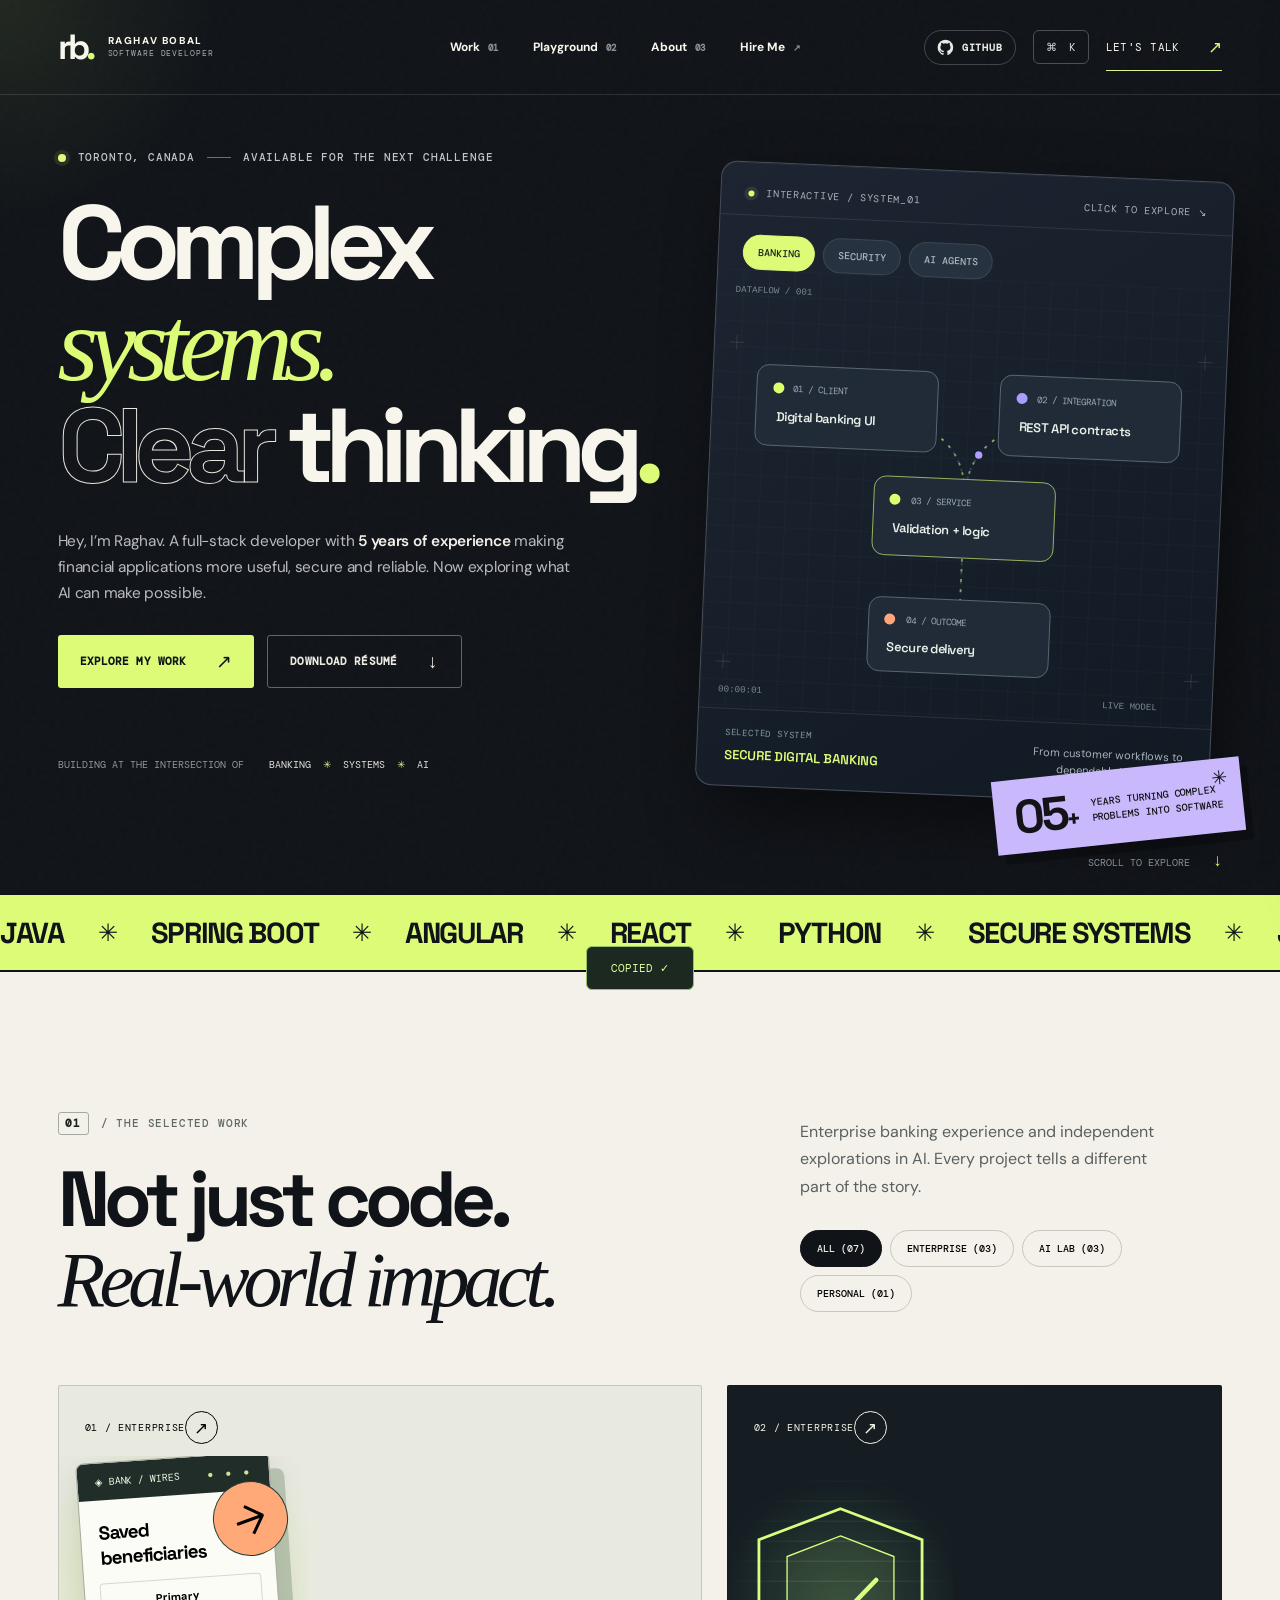
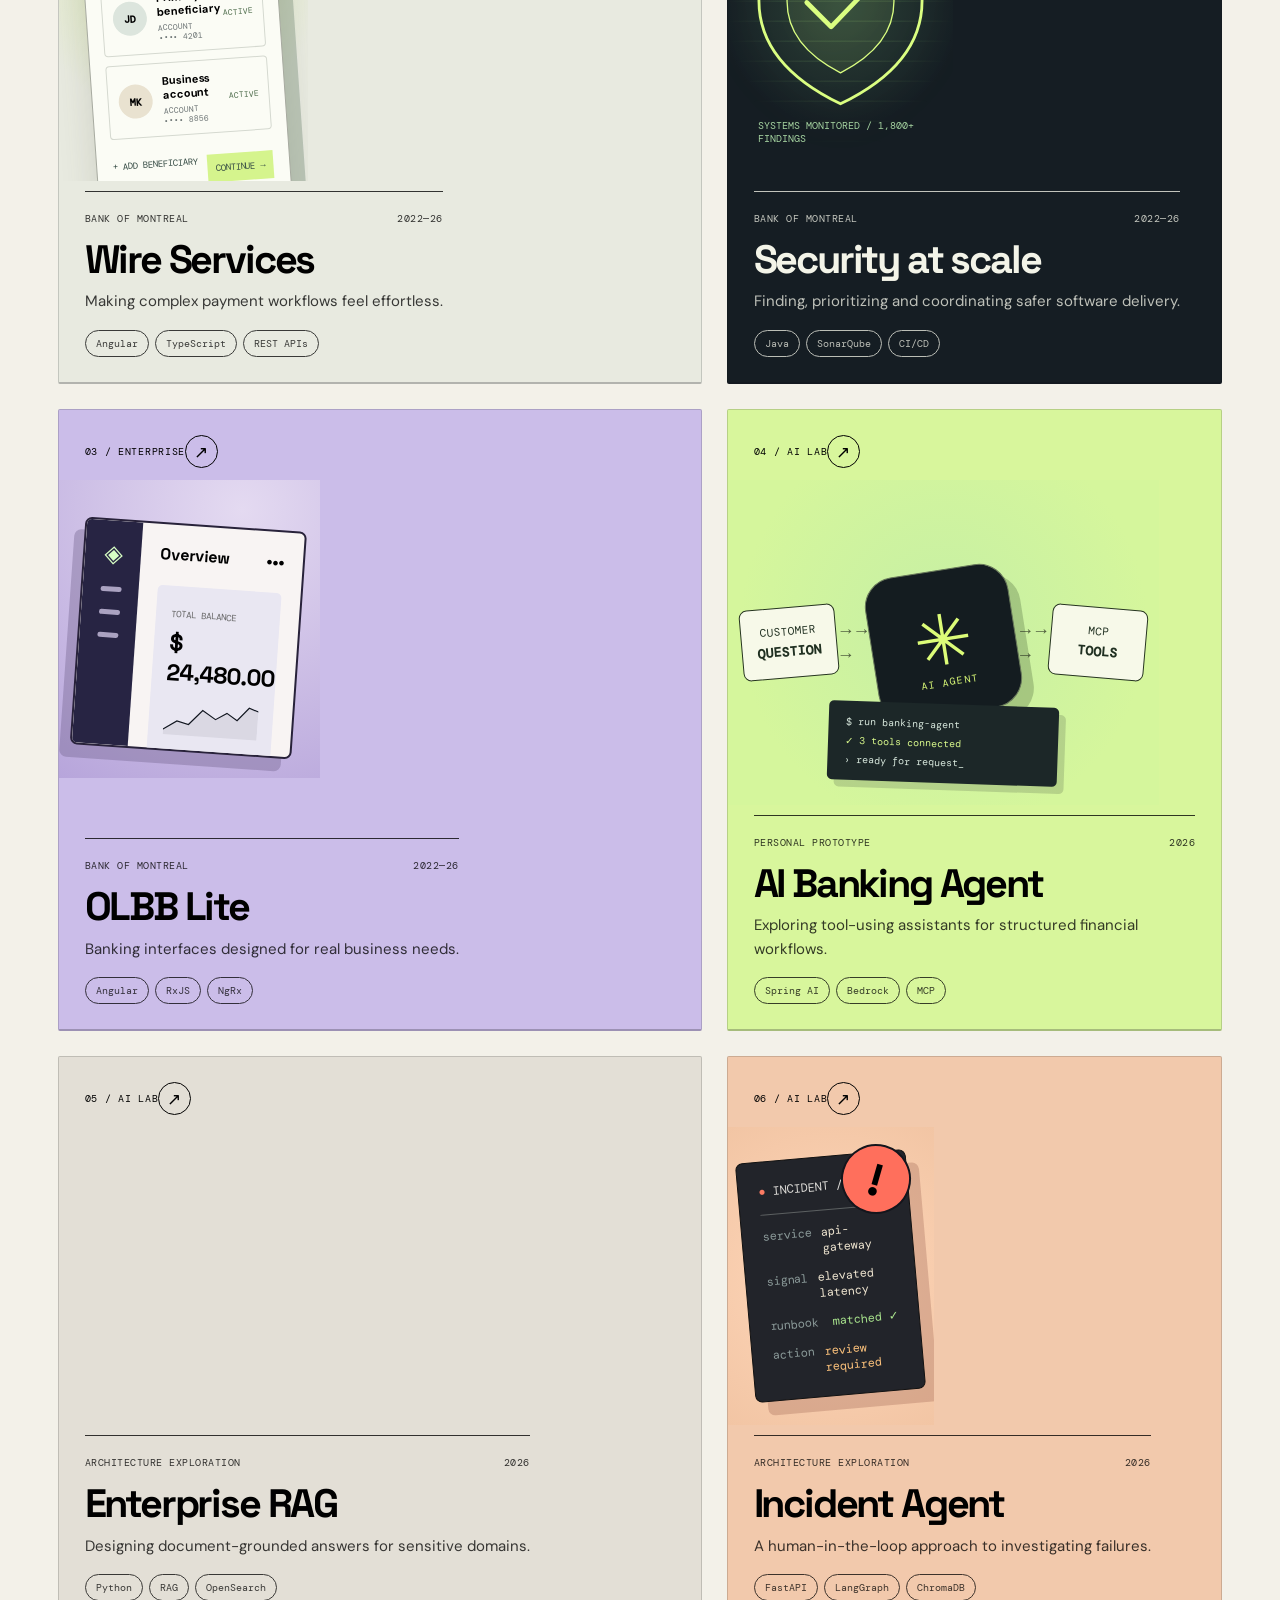
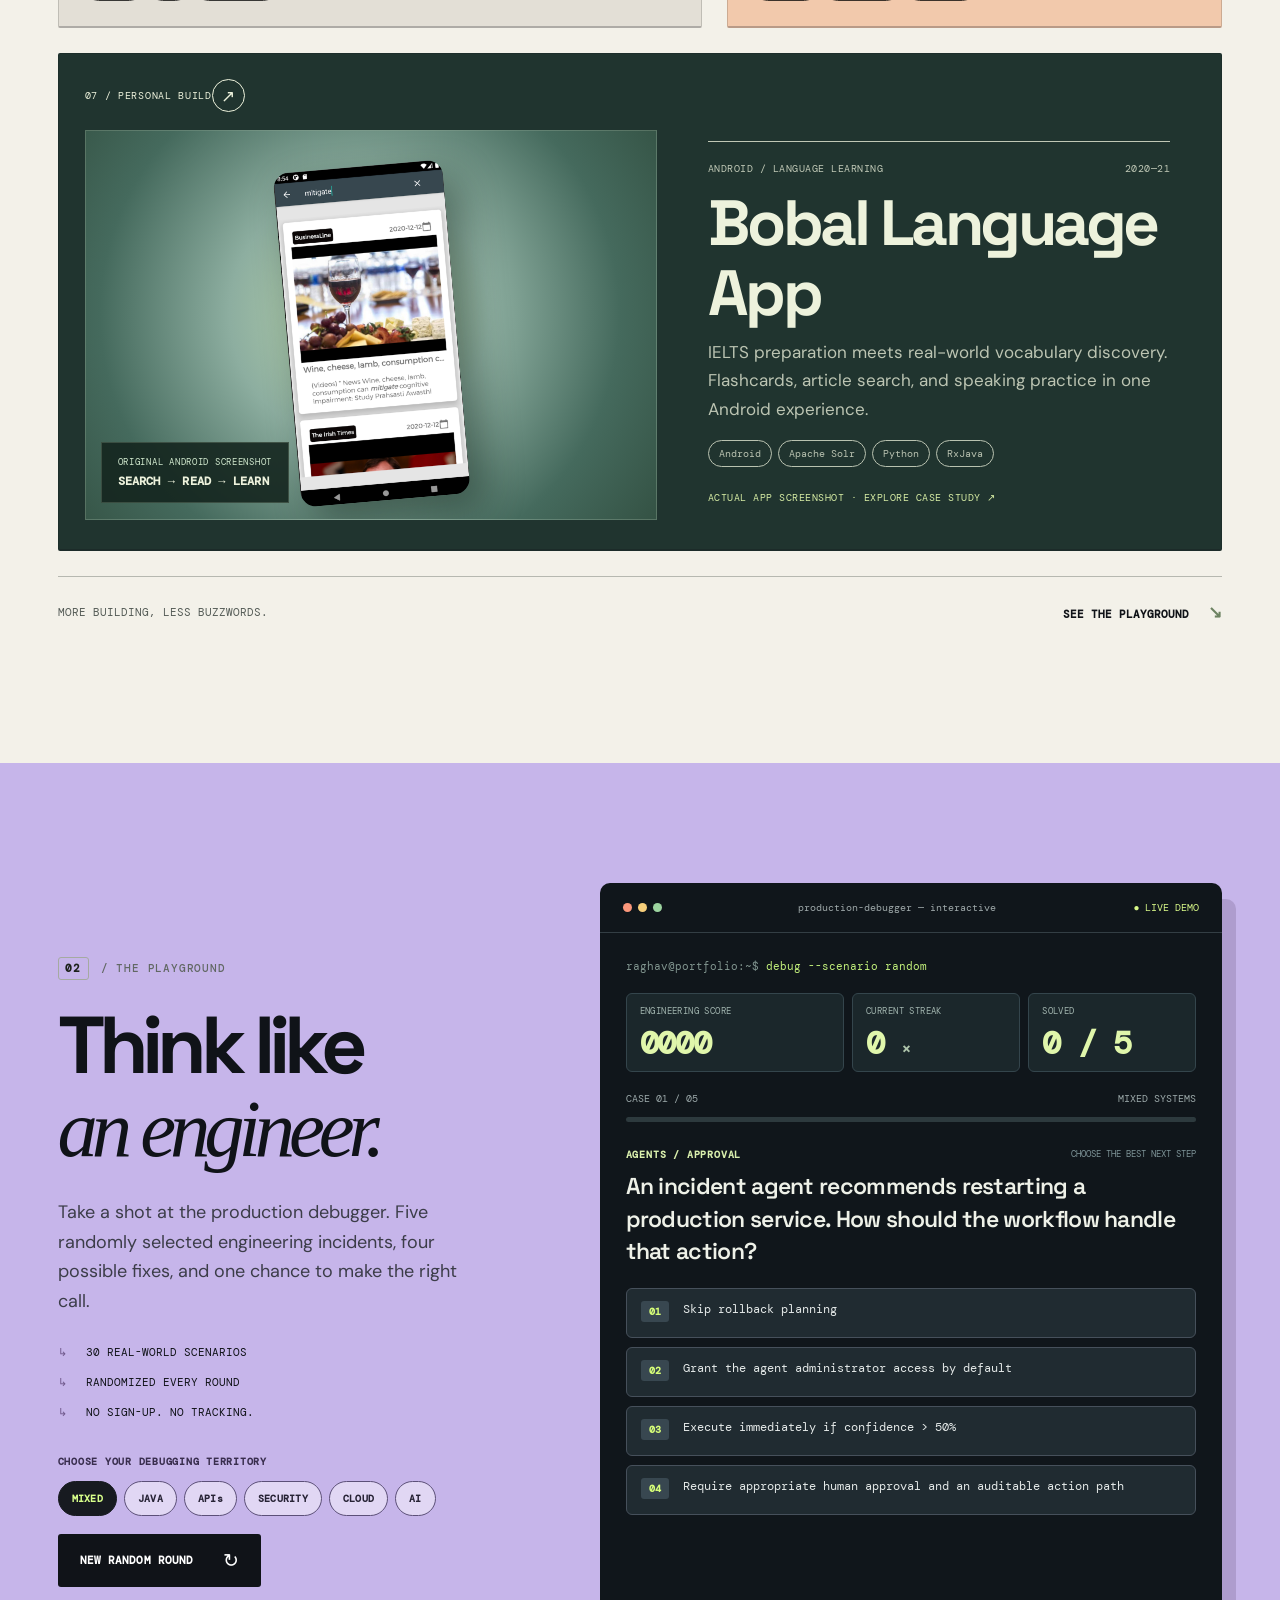
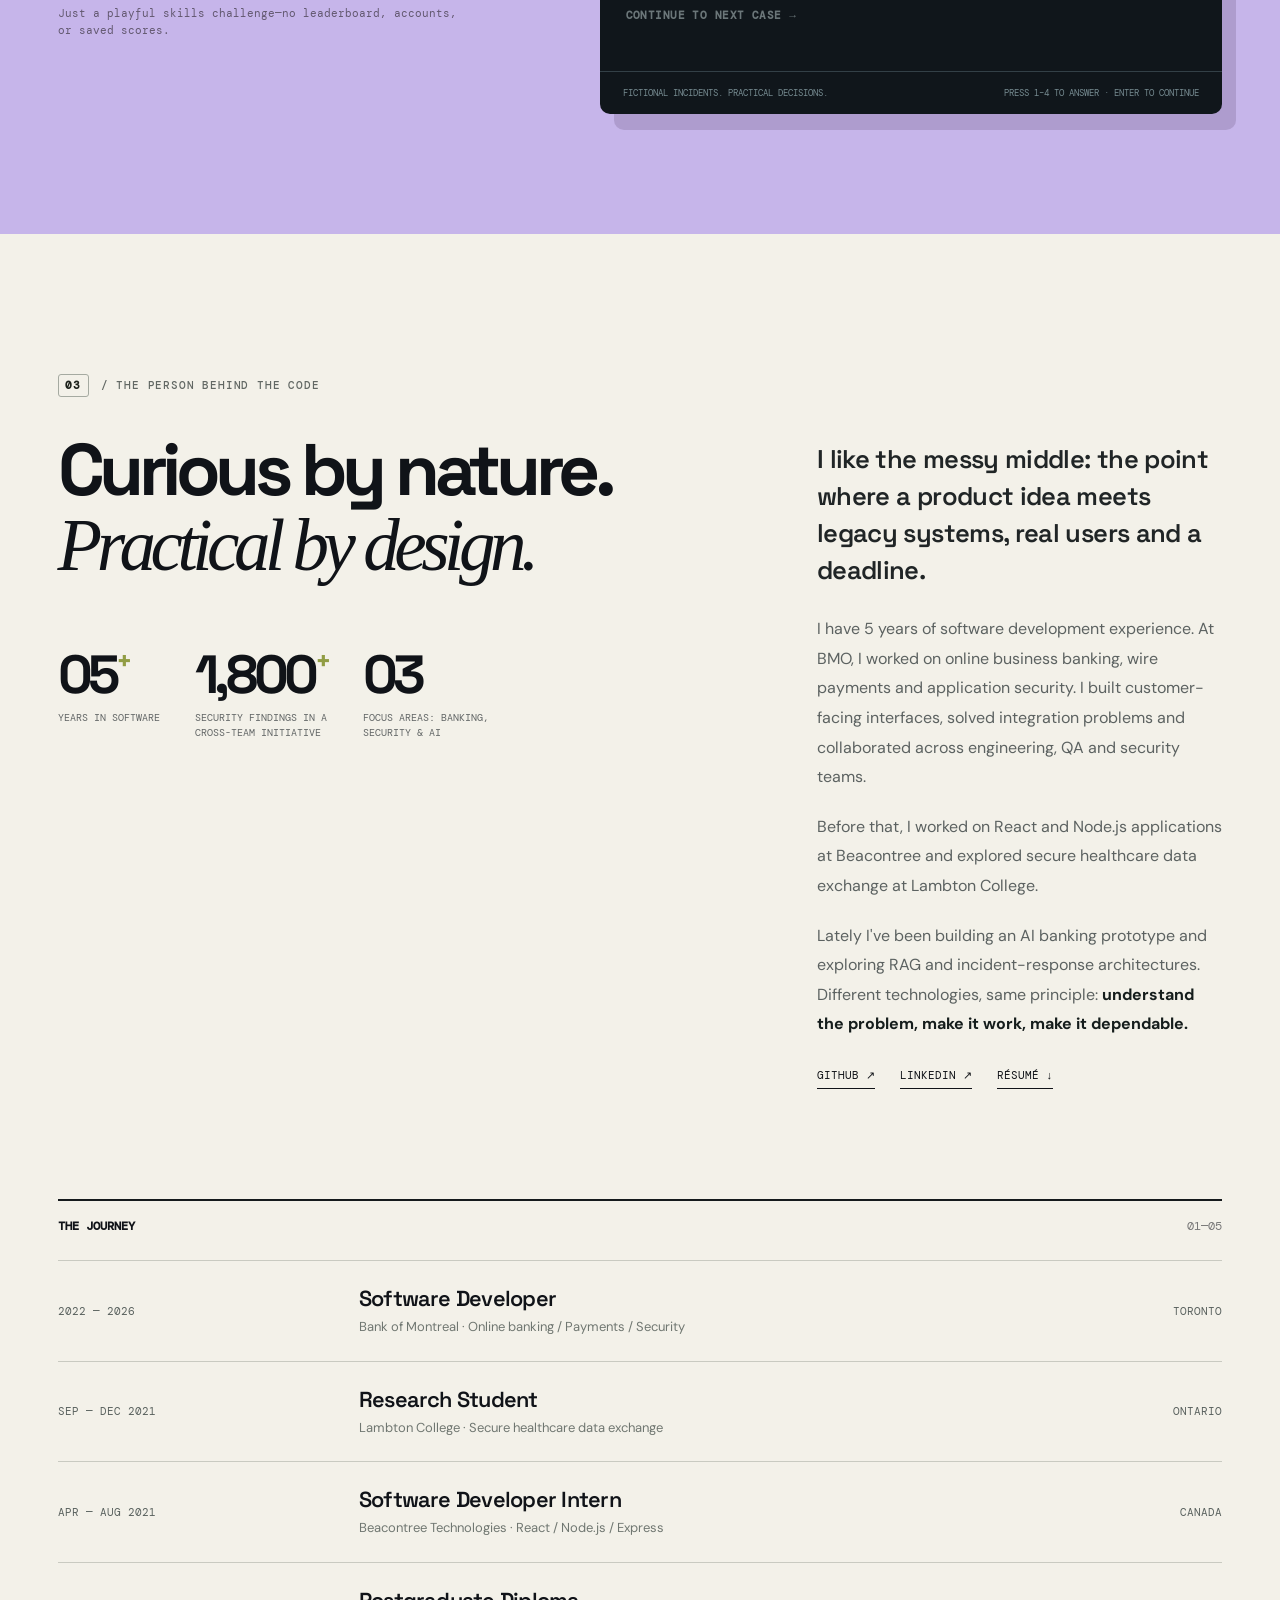
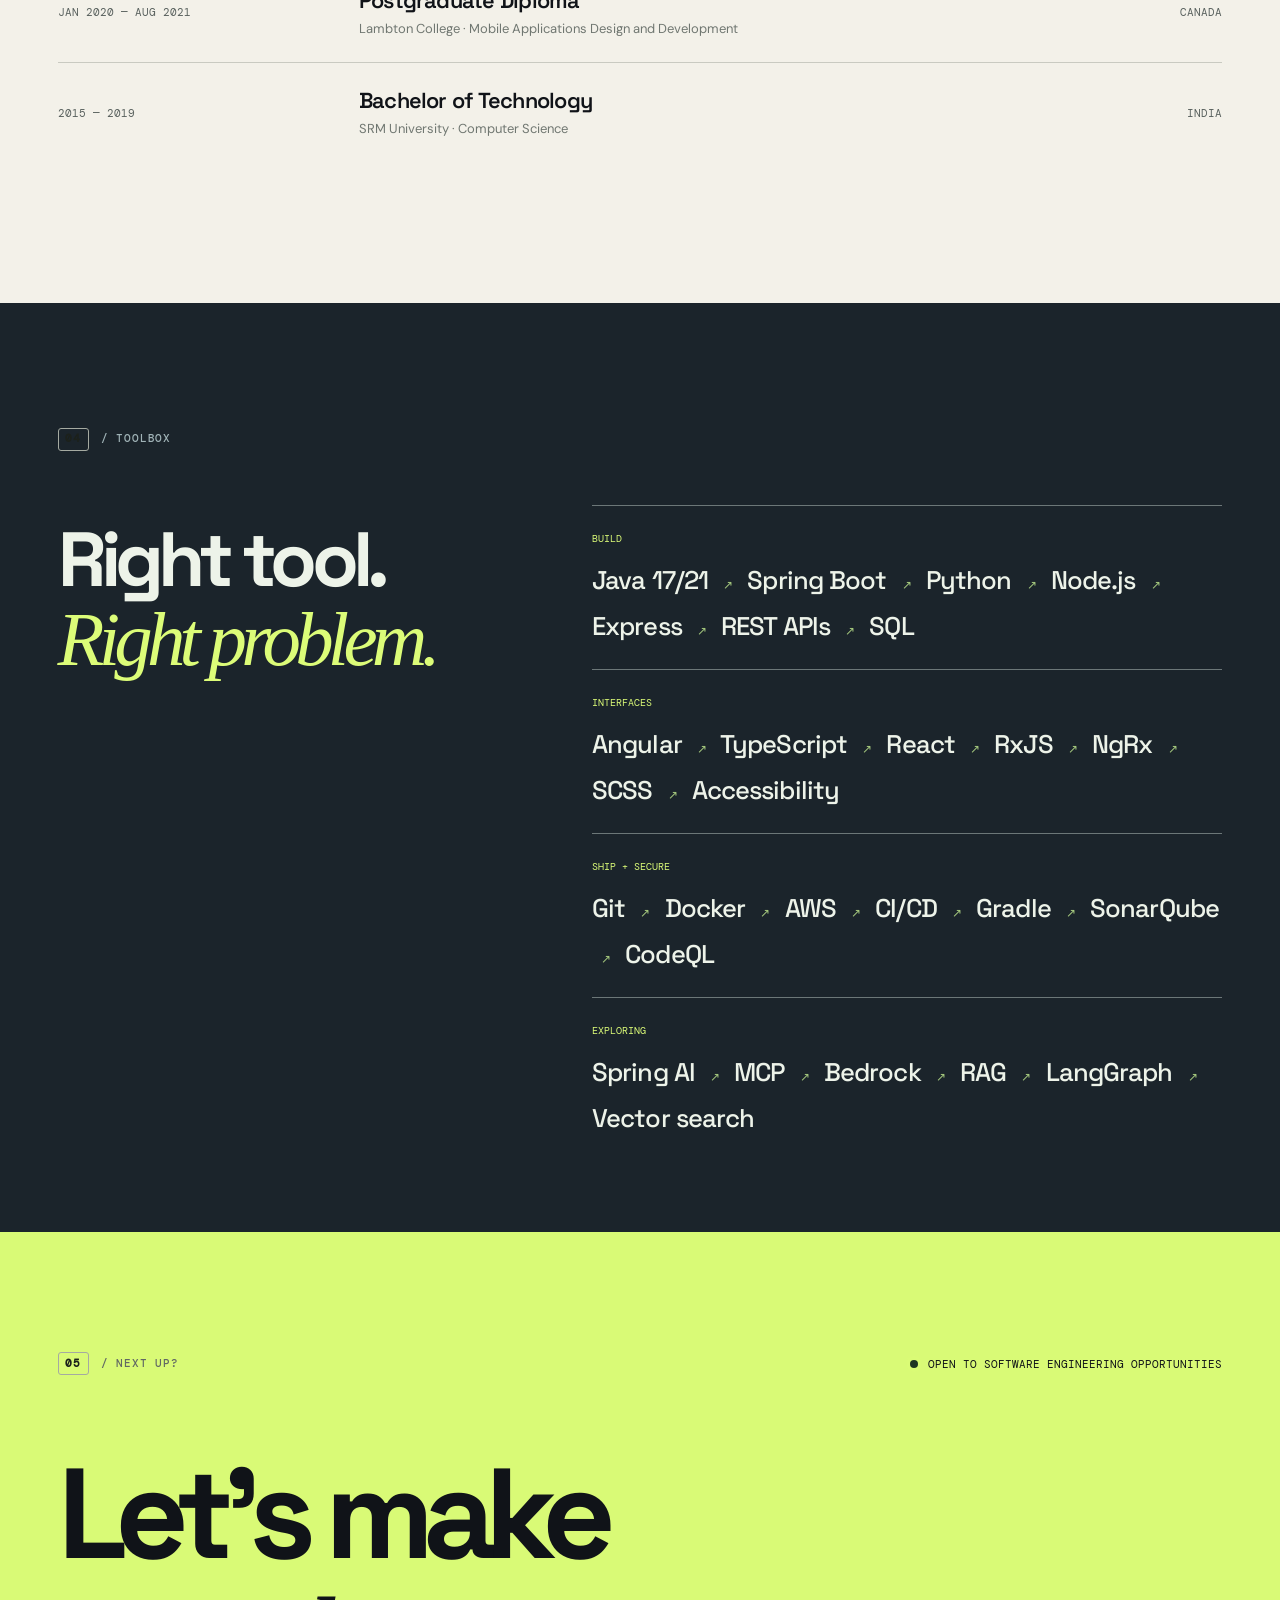
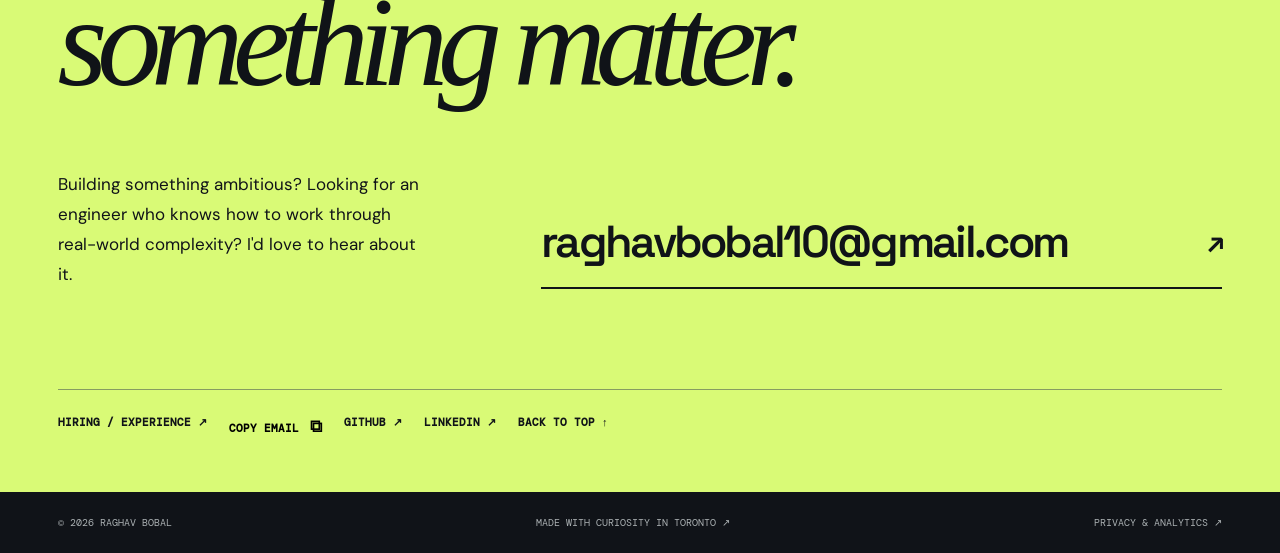
==== index.html @ 7c12df82 "polish experience wording" ====
<!doctype html>
<html lang="en">
<head>
  <meta charset="utf-8">
  <meta name="viewport" content="width=device-width,initial-scale=1">
  <meta name="theme-color" content="#101318">
  <meta property="og:type" content="website">
  <meta property="og:url" content="https://raghavbobal1.github.io/portfolio-website-latest/">
  <meta property="og:image" content="https://raghavbobal1.github.io/portfolio-website-latest/assets/social-preview.svg">
  <meta name="twitter:card" content="summary_large_image">
  <meta name="description" content="Toronto software developer with 5 years of experience in Java, Spring Boot, Angular, React, REST APIs and secure enterprise banking. Explore projects and connect.">
  <meta property="og:title" content="Raghav Bobal | Toronto Software Developer">
  <meta property="og:description" content="Toronto software developer with 5 years of experience in Java, Spring Boot, Angular, React, REST APIs and secure enterprise banking. Explore projects and connect.">
  <title>Raghav Bobal | Toronto Software Developer (Java, Angular, AI)</title>
  <meta name="author" content="Raghav Bobal">
  <meta name="robots" content="index,follow,max-image-preview:large">
  <link rel="canonical" href="https://raghavbobal1.github.io/portfolio-website-latest/">
  <meta property="og:site_name" content="Raghav Bobal — Software Developer">
  <meta property="og:locale" content="en_CA">
  <meta name="twitter:title" content="Raghav Bobal | Toronto Software Developer">
  <meta name="twitter:description" content="Toronto software developer with 5 years of experience in Java, Spring Boot, Angular, React, REST APIs and secure enterprise banking. Explore projects and connect.">
  <meta name="geo.region" content="CA-ON">
  <meta name="geo.placename" content="Toronto">
  <script type="application/ld+json">{"@context":"https://schema.org","@graph":[{"@type":"Person","@id":"https://raghavbobal1.github.io/portfolio-website-latest/#raghav-bobal","name":"Raghav Bobal","jobTitle":"Software Developer","description":"Toronto-based full-stack software developer with experience in enterprise banking applications, Java, Angular, REST APIs, application security and AI prototypes.","url":"https://raghavbobal1.github.io/portfolio-website-latest/","sameAs":["https://github.com/raghavbobal1","https://www.linkedin.com/in/raghavbobal1/"],"address":{"@type":"PostalAddress","addressLocality":"Toronto","addressRegion":"Ontario","addressCountry":"CA"},"alumniOf":[{"@type":"CollegeOrUniversity","name":"Lambton College"},{"@type":"CollegeOrUniversity","name":"SRM University"}],"knowsAbout":["Java","Spring Boot","Angular","TypeScript","React","REST APIs","Application security","AI engineering"]},{"@type":"WebSite","@id":"https://raghavbobal1.github.io/portfolio-website-latest/#website","url":"https://raghavbobal1.github.io/portfolio-website-latest/","name":"Raghav Bobal | Software Developer Portfolio","publisher":{"@id":"https://raghavbobal1.github.io/portfolio-website-latest/#raghav-bobal"}},{"@type":"ProfilePage","@id":"https://raghavbobal1.github.io/portfolio-website-latest/#webpage","url":"https://raghavbobal1.github.io/portfolio-website-latest/","name":"Raghav Bobal | Toronto Software Developer","isPartOf":{"@id":"https://raghavbobal1.github.io/portfolio-website-latest/#website"},"mainEntity":{"@id":"https://raghavbobal1.github.io/portfolio-website-latest/#raghav-bobal"}}]}</script>

  <link rel="icon" href="data:image/svg+xml,%3Csvg xmlns=%27http://www.w3.org/2000/svg%27 width=%2764%27 height=%2764%27%3E%3Crect width=%2764%27 height=%2764%27 rx=%2716%27 fill=%27%23101318%27/%3E%3Ctext x=%2710%27 y=%2745%27 font-size=%2738%27 fill=%27%23dcfc78%27%3Erb.%3C/text%3E%3C/svg%3E" type="image/svg+xml">
  <link rel="manifest" href="site.webmanifest">
  <link rel="stylesheet" href="styles.css">
  <link rel="stylesheet" href="analytics.css">
  
</head>
<body>
  <div class="cursor-light" aria-hidden="true"></div>
  <a class="skip-link" href="#work">Skip to selected work</a>
  <div class="progress" aria-hidden="true"><span id="reading-progress"></span></div>
  <header class="site-header" id="top">
    <a class="identity" href="#top" aria-label="Raghav Bobal home"><span class="mark">rb<span class="mark-dot">.</span></span><span class="identity-name">RAGHAV BOBAL<span class="identity-sub">SOFTWARE DEVELOPER</span></span></a>
    <nav class="main-nav" aria-label="Primary navigation">
      <a href="#work">Work <span>01</span></a>
      <a href="#playground">Playground <span>02</span></a>
      <a href="#about">About <span>03</span></a>
      <a href="hire-software-developer-toronto.html">Hire Me <span>↗</span></a>
    </nav>
    <div class="header-actions"><a class="header-github" href="https://github.com/raghavbobal1" target="_blank" rel="noopener noreferrer" aria-label="Visit my GitHub profile" title="Explore my code on GitHub"><svg viewBox="0 0 24 24" role="img" aria-hidden="true" focusable="false" fill="currentColor"><path d="M12 .9a11.1 11.1 0 0 0-3.51 21.63c.55.1.76-.24.76-.54v-2.12c-3.08.67-3.73-1.31-3.73-1.31-.5-1.28-1.24-1.62-1.24-1.62-1-.69.08-.68.08-.68 1.1.08 1.69 1.13 1.69 1.13.98 1.67 2.57 1.19 3.2.91.1-.71.38-1.19.69-1.46-2.46-.28-5.05-1.23-5.05-5.49 0-1.22.44-2.22 1.14-3-.12-.28-.5-1.42.11-2.96 0 0 .93-.3 3.05 1.15a10.5 10.5 0 0 1 5.55 0c2.12-1.45 3.05-1.15 3.05-1.15.61 1.54.23 2.68.11 2.96.71.78 1.14 1.78 1.14 3.01 0 4.27-2.6 5.2-5.07 5.48.39.34.74 1.01.74 2.04v3.02c0 .3.2.65.76.54A11.1 11.1 0 0 0 12 .9Z"/></svg><span>GITHUB</span></a><button class="command-hint" id="cmd-open" type="button" aria-label="Open quick navigation"><span>⌘</span> K</button><a href="#contact" class="header-cta">LET'S TALK <span aria-hidden="true">↗</span></a><button class="mobile-toggle" id="mobile-toggle" aria-label="Open menu" aria-expanded="false"><span></span><span></span></button></div>
  </header>
  <div class="mobile-menu" id="mobile-menu" hidden><a href="#work">WORK ↗</a><a href="#playground">PLAYGROUND ↗</a><a href="#about">ABOUT ↗</a><a href="hire-software-developer-toronto.html">HIRE ME ↗</a><a href="https://github.com/raghavbobal1" target="_blank" rel="noopener noreferrer">GITHUB ↗</a><a href="#contact">CONTACT ↗</a></div>

  <main>
    <section class="hero" aria-labelledby="hero-title">
      <div class="hero-grain" aria-hidden="true"></div>
      <div class="hero-shell">
        <div class="hero-copy">
          <div class="eyebrow hero-eyebrow"><span class="live-dot"></span> TORONTO, CANADA <span class="eyebrow-line"></span> AVAILABLE FOR THE NEXT CHALLENGE</div>
          <h1 id="hero-title">Complex<br><em>systems.</em><br><span class="outlined">Clear</span> thinking<span class="period">.</span></h1>
          <p class="hero-description">Hey, I’m Raghav. A full-stack developer with <strong>5 years of experience</strong> making financial applications more useful, secure and reliable. Now exploring what AI can make possible.</p>
          <div class="hero-ctas"><a class="pill pill-lime" href="#work">EXPLORE MY WORK <span>↗</span></a><a class="pill pill-outline" href="assets/Raghav_Bobal_Resume.pdf" download>DOWNLOAD RÉSUMÉ <span>↓</span></a></div>
          <div class="hero-bottomline"><span>BUILDING AT THE INTERSECTION OF</span><span> BANKING <i>✳</i> SYSTEMS <i>✳</i> AI</span></div>
        </div>
        <div class="hero-visual" id="hero-visual">
          <div class="schematic" id="schematic">
            <div class="schematic-head"><span><span class="tiny-status"></span> INTERACTIVE / SYSTEM_01</span><span>CLICK TO EXPLORE ↘</span></div>
            <div class="schematic-modes" role="group" aria-label="Explore systems"><button data-mode="banking" class="active">BANKING</button><button data-mode="security">SECURITY</button><button data-mode="ai">AI AGENTS</button></div>
            <svg id="system-graphic" viewBox="0 0 560 480" role="img" aria-label="Animated banking workflow diagram with connected application layers" preserveAspectRatio="xMidYMid meet">
              <defs><pattern id="graph-grid" width="28" height="28" patternUnits="userSpaceOnUse"><path d="M 28 0 L 0 0 0 28" fill="none" stroke="#a0aaad" stroke-opacity=".12" stroke-width=".7"/></pattern><filter id="graph-glow"><feGaussianBlur stdDeviation="5" result="blur"/><feMerge><feMergeNode in="blur"/><feMergeNode in="SourceGraphic"/></feMerge></filter></defs>
              <rect width="560" height="480" fill="url(#graph-grid)" opacity=".8"/>
              <g class="schematic-axis" fill="#7b8790" font-size="10" font-family="monospace"><text x="20" y="25">DATAFLOW / 001</text><text x="440" y="462">LIVE MODEL</text><text x="20" y="462">00:00:01</text></g>
              <path class="pipe pipe-back" id="pipe-1" d="M 147 149 Q 280 149 280 240"/><path class="pipe pipe-back" id="pipe-2" d="M 415 149 Q 280 149 280 240"/><path class="pipe pipe-back" id="pipe-3" d="M 280 240 L 280 351"/><path class="pipe pipe-flow" id="flow-1" d="M 147 149 Q 280 149 280 240"/><path class="pipe pipe-flow" id="flow-2" d="M 415 149 Q 280 149 280 240"/><path class="pipe pipe-flow" id="flow-3" d="M 280 240 L 280 351"/>
              <circle class="packet" r="5" fill="#dbff6e"><animateMotion dur="3.5s" repeatCount="indefinite"><mpath href="#flow-1"/></animateMotion></circle>
              <circle class="packet" r="4" fill="#ad9eff"><animateMotion dur="4s" begin=".7s" repeatCount="indefinite"><mpath href="#flow-2"/></animateMotion></circle>
              <g class="diagram-node" data-node="0" tabindex="0" role="button" aria-label="Inspect client application"><rect x="48" y="103" width="198" height="88" rx="13"/><circle cx="72" cy="128" r="6" fill="#dbff6e"/><text class="node-id" x="88" y="132">01 / CLIENT</text><text class="node-label" id="node-label-0" x="70" y="164">Digital banking UI</text></g>
              <g class="diagram-node" data-node="1" tabindex="0" role="button" aria-label="Inspect API integration"><rect x="314" y="103" width="198" height="88" rx="13"/><circle cx="338" cy="128" r="6" fill="#ab9cff"/><text class="node-id" x="354" y="132">02 / INTEGRATION</text><text class="node-label" id="node-label-1" x="336" y="164">REST API contracts</text></g>
              <g class="diagram-node central" data-node="2" tabindex="0" role="button" aria-label="Inspect service layer"><rect x="181" y="219" width="198" height="86" rx="13"/><circle cx="204" cy="244" r="6" fill="#dbff6e"/><text class="node-id" x="222" y="248">03 / SERVICE</text><text class="node-label" id="node-label-2" x="202" y="280">Validation + logic</text></g>
              <g class="diagram-node" data-node="3" tabindex="0" role="button" aria-label="Inspect outcomes"><rect x="181" y="351" width="198" height="81" rx="13"/><circle cx="204" cy="375" r="6" fill="#ffa77b"/><text class="node-id" x="222" y="379">04 / OUTCOME</text><text class="node-label" id="node-label-3" x="202" y="410">Secure delivery</text></g>
              <g stroke="#8c9496" stroke-opacity=".24"><path d="M16 80h16 M24 72v16"/><path d="M528 80h16 M536 72v16"/><path d="M16 429h16 M24 421v16"/><path d="M528 429h16 M536 421v16"/></g>
            </svg>
            <div class="schematic-footer"><div><span>SELECTED SYSTEM</span><strong id="mode-name">SECURE DIGITAL BANKING</strong></div><div class="mode-desc" id="mode-desc">From customer workflows to dependable integrations.</div></div>
          </div>
          <div class="floating-note"><span class="f-note-number">05<span>+</span></span><span>YEARS TURNING COMPLEX<br>PROBLEMS INTO SOFTWARE</span><span class="asterisk">✳</span></div>
        </div>
      </div>
      <div class="hero-scroll-label">SCROLL TO EXPLORE <span>↓</span></div>
    </section>

    <section class="marquee-wrap" aria-label="Technologies"><div class="marquee-run" aria-hidden="true"><span>JAVA</span><b>✳</b><span>SPRING BOOT</span><b>✳</b><span>ANGULAR</span><b>✳</b><span>REACT</span><b>✳</b><span>PYTHON</span><b>✳</b><span>SECURE SYSTEMS</span><b>✳</b><span>JAVA</span><b>✳</b><span>SPRING BOOT</span><b>✳</b><span>ANGULAR</span><b>✳</b><span>REACT</span><b>✳</b><span>PYTHON</span><b>✳</b><span>SECURE SYSTEMS</span><b>✳</b></div></section>

    <section class="section works-section" id="work" aria-labelledby="work-title">
      <div class="section-heading"><div><div class="section-kicker"><span class="kicker-num">01</span> / THE SELECTED WORK</div><h2 id="work-title">Not just code.<br><em>Real-world impact.</em></h2></div><div class="heading-side"><p>Enterprise banking experience and independent explorations in AI. Every project tells a different part of the story.</p><div class="filter-row" role="group" aria-label="Filter projects"><button class="filter active" data-filter="all" aria-pressed="true">ALL (07)</button><button class="filter" data-filter="enterprise" aria-pressed="false">ENTERPRISE (03)</button><button class="filter" data-filter="lab" aria-pressed="false">AI LAB (03)</button><button class="filter" data-filter="personal" aria-pressed="false">PERSONAL (01)</button></div></div></div>
      <div class="project-grid" id="project-grid">
        <button type="button" class="project-card size-large cream" data-project="wires" data-type="enterprise" aria-label="Open Wire Services case study"><div class="project-top"><span>01 / ENTERPRISE</span><span class="round-arrow">↗</span></div><div class="project-art art-wires"><div class="bank-app"><div class="app-top"><span>◈ BANK / WIRES</span><span>● ● ●</span></div><div class="beneficiary-title">Saved beneficiaries <span>↗</span></div><div class="beneficiary-line"><span class="person-icon">JD</span><span><strong>Primary beneficiary</strong><small>ACCOUNT •••• 4201</small></span><b>ACTIVE</b></div><div class="beneficiary-line"><span class="person-icon alt">MK</span><span><strong>Business account</strong><small>ACCOUNT •••• 8856</small></span><b>ACTIVE</b></div><div class="app-foot"><span>+ ADD BENEFICIARY</span><span>CONTINUE →</span></div></div><div class="floating-icon banking-icon">↗</div></div><div class="project-info"><div class="project-meta">BANK OF MONTREAL <span>2022—26</span></div><h3>Wire Services <span>↗</span></h3><p>Making complex payment workflows feel effortless.</p><div class="tags"><span>Angular</span><span>TypeScript</span><span>REST APIs</span></div></div></button>
        <button type="button" class="project-card size-small midnight" data-project="security" data-type="enterprise" aria-label="Open Security and Quality case study"><div class="project-top"><span>02 / ENTERPRISE</span><span class="round-arrow">↗</span></div><div class="project-art art-security"><div class="scanner-lines"></div><div class="shield-drawing"><svg viewBox="0 0 240 245" aria-hidden="true"><path d="M120 20 L207 53 V118 Q207 186 120 228 Q33 186 33 118 V53Z" fill="none" stroke="#dafe81" stroke-width="3"/><path d="M120 49L177 71v48q0 47-57 76-57-29-57-76V71z" fill="#dafe81" fill-opacity=".08" stroke="#dafe81" stroke-width="1.4"/><path d="M84 120L110 146 158 96" fill="none" stroke="#dafe81" stroke-width="5" stroke-linecap="round" stroke-linejoin="round"/></svg></div><span class="scanner-caption">SYSTEMS MONITORED / 1,800+ FINDINGS</span></div><div class="project-info"><div class="project-meta">BANK OF MONTREAL <span>2022—26</span></div><h3>Security at scale <span>↗</span></h3><p>Finding, prioritizing and coordinating safer software delivery.</p><div class="tags"><span>Java</span><span>SonarQube</span><span>CI/CD</span></div></div></button>
        <button type="button" class="project-card size-small lavender" data-project="olbb" data-type="enterprise" aria-label="Open Online Business Banking Lite case study"><div class="project-top"><span>03 / ENTERPRISE</span><span class="round-arrow">↗</span></div><div class="project-art art-olbb"><div class="olbb-window"><div class="olbb-sidebar"><span>◈</span><i></i><i></i><i></i></div><div class="olbb-content"><div class="olbb-topbar"><span>Overview</span><span>•••</span></div><div class="olbb-figures"><div><small>TOTAL BALANCE</small><strong>$ 24,480.00</strong></div><div class="olbb-chart"><svg viewBox="0 0 240 90"><path d="M0 77L34 54 64 61 98 23 132 44 160 26 187 43 216 9 240 17" stroke="#121720" stroke-width="3" fill="none" stroke-linecap="round"/><path d="M0 77L34 54 64 61 98 23 132 44 160 26 187 43 216 9 240 17V90H0Z" fill="#121720" fill-opacity=".07"/></svg></div></div><div class="olbb-bars"><i></i><i></i><i></i></div></div></div></div><div class="project-info"><div class="project-meta">BANK OF MONTREAL <span>2022—26</span></div><h3>OLBB Lite <span>↗</span></h3><p>Banking interfaces designed for real business needs.</p><div class="tags"><span>Angular</span><span>RxJS</span><span>NgRx</span></div></div></button>
        <button type="button" class="project-card size-large citrus" data-project="agent" data-type="lab" aria-label="Open AI Banking Agent case study"><div class="project-top"><span>04 / AI LAB</span><span class="round-arrow">↗</span></div><div class="project-art art-agent"><div class="agent-network"><div class="agent-node agent-input">CUSTOMER<br><b>QUESTION</b></div><div class="agent-connector">→ → →</div><div class="agent-core">✳<span>AI AGENT</span></div><div class="agent-connector">→ → →</div><div class="agent-node agent-output">MCP<br><b>TOOLS</b></div></div><div class="agent-terminal"><span>$ run banking-agent</span><span class="terminal-highlight">✓ 3 tools connected</span><span>› ready for request_</span></div></div><div class="project-info"><div class="project-meta">PERSONAL PROTOTYPE <span>2026</span></div><h3>AI Banking Agent <span>↗</span></h3><p>Exploring tool-using assistants for structured financial workflows.</p><div class="tags"><span>Spring AI</span><span>Bedrock</span><span>MCP</span></div></div></button>
        <button type="button" class="project-card size-small pale" data-project="rag" data-type="lab" aria-label="Open Enterprise RAG architecture case study"><div class="project-top"><span>05 / AI LAB</span><span class="round-arrow">↗</span></div><div class="project-art art-rag"><div class="rag-doc rag-doc-1"><i></i><i></i><i></i><i></i></div><div class="rag-doc rag-doc-2"><i></i><i></i><i></i><i></i></div><div class="rag-search">⌕ <span>Ask your knowledge base...</span><b>↗</b></div><div class="rag-waves">◌ ◌ ◌</div></div><div class="project-info"><div class="project-meta">ARCHITECTURE EXPLORATION <span>2026</span></div><h3>Enterprise RAG <span>↗</span></h3><p>Designing document-grounded answers for sensitive domains.</p><div class="tags"><span>Python</span><span>RAG</span><span>OpenSearch</span></div></div></button>
        <button type="button" class="project-card size-small peach" data-project="incident" data-type="lab" aria-label="Open Incident Agent architecture case study"><div class="project-top"><span>06 / AI LAB</span><span class="round-arrow">↗</span></div><div class="project-art art-incident"><div class="incident-console"><div><b>●</b> INCIDENT / #042</div><div>service <span>api-gateway</span></div><div>signal <span>elevated latency</span></div><div>runbook <span class="good">matched ✓</span></div><div>action <span class="warn">review required</span></div></div><div class="incident-circle">!</div></div><div class="project-info"><div class="project-meta">ARCHITECTURE EXPLORATION <span>2026</span></div><h3>Incident Agent <span>↗</span></h3><p>A human-in-the-loop approach to investigating failures.</p><div class="tags"><span>FastAPI</span><span>LangGraph</span><span>ChromaDB</span></div></div></button>
        <button type="button" class="project-card bobal-card" data-project="bobal" data-type="personal" aria-label="Open Bobal Language Learning Android app case study">
          <div class="project-top"><span>07 / PERSONAL BUILD</span><span class="round-arrow">↗</span></div>
          <div class="bobal-panel">
            <div class="bobal-visual">
              <div class="bobal-visual-glow" aria-hidden="true"></div>
              <img src="assets/bobal-app.png" alt="Original Bobal Android app screenshot showing a vocabulary-related news search" loading="lazy" decoding="async">
              <div class="bobal-visual-label"><span>ORIGINAL ANDROID SCREENSHOT</span><strong>SEARCH → READ → LEARN</strong></div>
            </div>
            <div class="project-info">
              <div class="project-meta">ANDROID / LANGUAGE LEARNING <span>2020—21</span></div>
              <h3>Bobal Language App <span>↗</span></h3>
              <p>IELTS preparation meets real-world vocabulary discovery. Flashcards, article search, and speaking practice in one Android experience.</p>
              <div class="tags"><span>Android</span><span>Apache Solr</span><span>Python</span><span>RxJava</span></div>
              <span class="bobal-card-footnote">ACTUAL APP SCREENSHOT · EXPLORE CASE STUDY ↗</span>
            </div>
          </div>
        </button>
      </div>
      <div class="work-end"><span>MORE BUILDING, LESS BUZZWORDS.</span><a href="#playground">SEE THE PLAYGROUND <span>↘</span></a></div>
    </section>

    <section class="play-section" id="playground" aria-labelledby="play-title">
      <div class="play-left">
        <div class="section-kicker"><span class="kicker-num">02</span> / THE PLAYGROUND</div>
        <h2 id="play-title">Think like<br><em>an engineer.</em></h2>
        <p>Take a shot at the production debugger. Five randomly selected engineering incidents, four possible fixes, and one chance to make the right call.</p>
        <div class="play-points"><span><i>↳</i> 30 REAL-WORLD SCENARIOS</span><span><i>↳</i> RANDOMIZED EVERY ROUND</span><span><i>↳</i> NO SIGN-UP. NO TRACKING.</span></div>
        <div class="challenge-select-label" id="challenge-select-label">CHOOSE YOUR DEBUGGING TERRITORY</div>
        <div class="challenge-categories" role="group" aria-labelledby="challenge-select-label">
          <button type="button" class="challenge-category active" data-category="mixed" aria-pressed="true">MIXED</button>
          <button type="button" class="challenge-category" data-category="java" aria-pressed="false">JAVA</button>
          <button type="button" class="challenge-category" data-category="api" aria-pressed="false">APIs</button>
          <button type="button" class="challenge-category" data-category="security" aria-pressed="false">SECURITY</button>
          <button type="button" class="challenge-category" data-category="cloud" aria-pressed="false">CLOUD</button>
          <button type="button" class="challenge-category" data-category="ai" aria-pressed="false">AI</button>
        </div>
        <button class="pill pill-dark" id="challenge-restart" type="button">NEW RANDOM ROUND <span>↻</span></button>
        <p class="challenge-smallprint">Just a playful skills challenge—no leaderboard, accounts, or saved scores.</p>
      </div>
      <div class="play-right">
        <div class="terminal-header"><span class="terminal-dots"><i></i><i></i><i></i></span><span>production-debugger — interactive</span><span>● LIVE DEMO</span></div>
        <div class="terminal-content">
          <div class="code-small">raghav@portfolio:~$ <span>debug --scenario random</span></div>
          <div class="challenge-dashboard" aria-label="Challenge statistics">
            <div><span>ENGINEERING SCORE</span><strong id="challenge-score">0000</strong></div>
            <div><span>CURRENT STREAK</span><strong id="challenge-streak">0 <small>×</small></strong></div>
            <div><span>SOLVED</span><strong id="challenge-solved">0 / 5</strong></div>
          </div>
          <div class="question-progress"><span id="challenge-count">CASE 01 / 05</span><span id="challenge-topic">MIXED SYSTEMS</span></div>
          <div class="challenge-track" role="progressbar" aria-label="Cases completed" aria-valuemin="0" aria-valuemax="5" aria-valuenow="0"><span id="challenge-progress-fill"></span></div>
          <div class="challenge-question-head"><span class="challenge-level" id="challenge-level">API / PAYMENTS</span><span class="challenge-difficulty">CHOOSE THE BEST NEXT STEP</span></div>
          <p class="challenge-description" id="challenge-description"></p>
          <pre class="challenge-snippet" id="challenge-snippet" hidden></pre>
          <div class="challenge-options" id="challenge-options"></div>
          <div class="challenge-feedback" id="challenge-feedback" role="status" aria-live="polite"></div>
          <div class="challenge-result" id="challenge-result" hidden aria-live="polite">
            <span>YOUR DEBUGGING PROFILE</span><strong id="challenge-rank"></strong><p id="challenge-result-note"></p>
          </div>
          <button class="next-case" id="next-case" type="button" disabled>CONTINUE TO NEXT CASE →</button>
        </div>
        <div class="terminal-footer"><span>FICTIONAL INCIDENTS. PRACTICAL DECISIONS.</span><span>PRESS 1–4 TO ANSWER · ENTER TO CONTINUE</span></div>
      </div>
    </section>

    <section class="section philosophy" id="about" aria-labelledby="about-title"><div class="section-kicker"><span class="kicker-num">03</span> / THE PERSON BEHIND THE CODE</div><div class="about-layout"><div><h2 id="about-title">Curious by nature.<br><em>Practical by design.</em></h2><div class="about-stats"><div><strong>05<span>+</span></strong><span>YEARS IN SOFTWARE</span></div><div><strong>1,800<span>+</span></strong><span>SECURITY FINDINGS IN A<br>CROSS-TEAM INITIATIVE</span></div><div><strong>03</strong><span>FOCUS AREAS: BANKING,<br>SECURITY & AI</span></div></div></div><div class="about-story"><p class="about-lede">I like the messy middle: the point where a product idea meets legacy systems, real users and a deadline.</p><p>I have 5 years of software development experience. At BMO, I worked on online business banking, wire payments and application security. I built customer-facing interfaces, solved integration problems and collaborated across engineering, QA and security teams.</p><p>Before that, I worked on React and Node.js applications at Beacontree and explored secure healthcare data exchange at Lambton College.</p><p>Lately I've been building an AI banking prototype and exploring RAG and incident-response architectures. Different technologies, same principle: <em>understand the problem, make it work, make it dependable.</em></p><div class="about-social"><a href="https://github.com/raghavbobal1" target="_blank" rel="noopener noreferrer">GITHUB ↗</a><a href="https://www.linkedin.com/in/raghavbobal1/" target="_blank" rel="noopener noreferrer">LINKEDIN ↗</a><a href="assets/Raghav_Bobal_Resume.pdf" download>RÉSUMÉ ↓</a></div></div></div><div class="experience"><div class="experience-title">THE JOURNEY <span>01—05</span></div><div class="experience-row"><span>2022 — 2026</span><div><strong>Software Developer</strong><small>Bank of Montreal · Online banking / Payments / Security</small></div><b>TORONTO</b></div><div class="experience-row"><span>SEP — DEC 2021</span><div><strong>Research Student</strong><small>Lambton College · Secure healthcare data exchange</small></div><b>ONTARIO</b></div><div class="experience-row"><span>APR — AUG 2021</span><div><strong>Software Developer Intern</strong><small>Beacontree Technologies · React / Node.js / Express</small></div><b>CANADA</b></div><div class="experience-row"><span>JAN 2020 — AUG 2021</span><div><strong>Postgraduate Diploma</strong><small>Lambton College · Mobile Applications Design and Development</small></div><b>CANADA</b></div><div class="experience-row"><span>2015 — 2019</span><div><strong>Bachelor of Technology</strong><small>SRM University · Computer Science</small></div><b>INDIA</b></div></div></section>

    <section class="stack-section" aria-labelledby="stack-title"><div class="stack-wrap"><div class="section-kicker"><span class="kicker-num">04</span> / TOOLBOX</div><h2 id="stack-title">Right tool.<br><em>Right problem.</em></h2><div class="stack-groups"><div class="stack-group"><span>BUILD</span><p>Java 17/21 <b>↗</b> Spring Boot <b>↗</b> Python <b>↗</b> Node.js <b>↗</b> Express <b>↗</b> REST APIs <b>↗</b> SQL</p></div><div class="stack-group"><span>INTERFACES</span><p>Angular <b>↗</b> TypeScript <b>↗</b> React <b>↗</b> RxJS <b>↗</b> NgRx <b>↗</b> SCSS <b>↗</b> Accessibility</p></div><div class="stack-group"><span>SHIP + SECURE</span><p>Git <b>↗</b> Docker <b>↗</b> AWS <b>↗</b> CI/CD <b>↗</b> Gradle <b>↗</b> SonarQube <b>↗</b> CodeQL</p></div><div class="stack-group"><span>EXPLORING</span><p>Spring AI <b>↗</b> MCP <b>↗</b> Bedrock <b>↗</b> RAG <b>↗</b> LangGraph <b>↗</b> Vector search</p></div></div></div></section>

    <section class="contact-section" id="contact" aria-labelledby="contact-title"><div class="contact-top"><div class="section-kicker"><span class="kicker-num">05</span> / NEXT UP?</div><span><span class="live-dot"></span> OPEN TO SOFTWARE ENGINEERING OPPORTUNITIES</span></div><h2 id="contact-title">Let's make<br><em>something matter.</em></h2><div class="contact-bottom"><p>Building something ambitious? Looking for an engineer who knows how to work through real-world complexity? I'd love to hear about it.</p><a class="contact-email" href="mailto:raghavbobal10@gmail.com">raghavbobal10@gmail.com <span>↗</span></a></div><div class="contact-actions"><a href="hire-software-developer-toronto.html">HIRING / EXPERIENCE ↗</a><button id="copy-email" type="button">COPY EMAIL <span>⧉</span></button><a href="https://github.com/raghavbobal1" target="_blank" rel="noopener noreferrer">GITHUB ↗</a><a href="https://www.linkedin.com/in/raghavbobal1/" target="_blank" rel="noopener noreferrer">LINKEDIN ↗</a><a href="#top">BACK TO TOP ↑</a></div></section>
  </main>
  <footer class="footer"><span>© <span id="year">2026</span> RAGHAV BOBAL</span><span>MADE WITH CURIOSITY IN TORONTO ↗</span><span><a href="privacy.html" class="footer-privacy">PRIVACY & ANALYTICS ↗</a></span></footer>

  <div class="drawer-overlay" id="project-overlay" hidden></div><aside class="project-drawer" id="project-drawer" role="dialog" aria-modal="true" aria-label="Project details" aria-hidden="true" tabindex="-1"><div class="drawer-head"><span>CASE STUDY <span id="drawer-counter">01 / 07</span></span><button type="button" id="drawer-close" aria-label="Close project details">✕</button></div><div class="drawer-content" id="drawer-content"></div><div class="drawer-bottom"><span>MORE TECHNICAL DETAIL AVAILABLE ON REQUEST</span><button type="button" id="drawer-next">NEXT PROJECT ↗</button></div></aside>
  <div class="palette-backdrop" id="palette-backdrop" hidden></div><div class="command-palette" role="dialog" aria-modal="true" aria-label="Quick navigation" id="command-palette" hidden><div class="palette-entry"><span>⌘</span><input id="palette-input" autocomplete="off" type="text" placeholder="Where should we go?" aria-label="Search destinations"><kbd>ESC</kbd></div><div class="palette-results" id="palette-results"></div><div class="palette-footer">↑ ↓ TO NAVIGATE <span>↵ TO OPEN</span></div></div>
  <div class="toast" id="toast" role="status" aria-live="polite">COPIED ✓</div>
<script src="analytics-config.js" defer></script>
  <script src="analytics.js" defer></script>
  <script src="quiz-engine.js" defer></script>
  <script src="script.js" defer></script></body>
</html>
---- styles.css ----
@import url('https://fonts.googleapis.com/css2?family=DM+Mono:wght@400;500&family=DM+Sans:wght@400;500;600;700;800&family=Space+Grotesk:wght@400;500;600;700&display=swap');
:root{--ink:#101318;--ink2:#171c24;--paper:#f3f1e9;--paper2:#e9e7df;--line:rgba(16,19,24,.18);--lime:#dcfc78;--purple:#c4b2ee;--orange:#fba978;--mono:'DM Mono',ui-monospace,monospace;--sans:'Space Grotesk','DM Sans',Arial,sans-serif;--body:'DM Sans',Arial,sans-serif}*{box-sizing:border-box}html{scroll-behavior:smooth}body{margin:0;background:var(--paper);color:var(--ink);font-family:var(--body);overflow-x:hidden}a{color:inherit;text-decoration:none}button{font:inherit;cursor:pointer}button, a{-webkit-tap-highlight-color:transparent}::selection{background:#d5ff74;color:#16171d}.skip-link{position:fixed;z-index:100;left:16px;top:-90px;padding:10px;background:white}.skip-link:focus{top:15px}.progress{position:fixed;z-index:100;left:0;right:0;top:0;height:3px;background:transparent;pointer-events:none}.progress span{display:block;height:100%;background:#d6ff68;width:0}.cursor-light{position:fixed;left:0;top:0;width:500px;height:500px;border-radius:50%;background:radial-gradient(circle,rgba(211,255,103,.085),transparent 62%);pointer-events:none;z-index:3;transform:translate(-50%,-50%);mix-blend-mode:screen;opacity:0;transition:opacity .4s}body.pointer-present .cursor-light{opacity:1}
.site-header{position:absolute;top:0;left:0;right:0;height:95px;z-index:21;display:flex;align-items:center;justify-content:space-between;padding:0 clamp(22px,4.5vw,90px);color:#f8f7ed;border-bottom:1px solid rgba(255,255,255,.12)}.identity{display:flex;align-items:center;gap:16px;min-width:210px}.mark{font-family:var(--sans);font-size:35px;font-weight:800;letter-spacing:-4px;line-height:1}.mark-dot{color:var(--lime)}.identity-name{font-size:10px;letter-spacing:.16em;font-weight:800;line-height:1.4}.identity-sub{display:block;font-family:var(--mono);font-size:8px;font-weight:400;letter-spacing:.11em;color:#a8abb2}.main-nav{display:flex;gap:35px;align-items:center;margin-left:60px}.main-nav a{font-size:12px;transition:color .2s;font-weight:700}.main-nav a span{font-family:var(--mono);font-size:9px;color:#8c929b;margin-left:5px}.main-nav a:hover{color:var(--lime)}.header-actions{display:flex;gap:17px;align-items:center}.command-hint{border:1px solid rgba(255,255,255,.25);background:transparent;color:#d9dce0;padding:9px 12px;border-radius:6px;font-family:var(--mono);font-size:11px}.command-hint span{margin-right:5px}.header-cta{font-family:var(--mono);font-size:11px;letter-spacing:.04em;display:flex;gap:28px;align-items:center;border-bottom:1px solid #d9f68c;padding:12px 0}.header-cta span{color:var(--lime);font-size:17px}.mobile-toggle{display:none;width:42px;height:42px;border:1px solid #6b717d;background:transparent;border-radius:4px;flex-direction:column;justify-content:center;gap:5px;align-items:center}.mobile-toggle span{display:block;background:#fff;width:18px;height:1px}.mobile-menu{position:absolute;z-index:24;left:0;right:0;top:95px;background:#171c24;padding:24px;box-shadow:0 35px 40px #0007}.mobile-menu a{display:block;color:white;border-bottom:1px solid #ffffff25;padding:17px 0;font-size:22px;font-weight:700}.mobile-menu[hidden],.drawer-overlay[hidden],.palette-backdrop[hidden],.command-palette[hidden]{display:none!important}
.hero{position:relative;min-height:min(865px,100vh);background:var(--ink);color:#f8f6ec;overflow:hidden}.hero-grain{position:absolute;inset:0;pointer-events:none;opacity:.14;background-image:url("data:image/svg+xml,%3Csvg viewBox='0 0 180 180' xmlns='http://www.w3.org/2000/svg'%3E%3Cfilter id='n'%3E%3CfeTurbulence type='fractalNoise' baseFrequency='.88' numOctaves='3' stitchTiles='stitch'/%3E%3C/filter%3E%3Crect width='100%25' height='100%25' filter='url(%23n)' opacity='.16'/%3E%3C/svg%3E")}.hero-shell{position:relative;min-height:850px;margin:auto;max-width:1800px;display:grid;grid-template-columns:1.08fr .92fr;gap:1%;align-items:center;padding:150px clamp(22px,4.5vw,90px) 100px}.hero-copy{position:relative;z-index:2;padding-bottom:22px}.eyebrow,.section-kicker{font:500 11px/1.4 var(--mono);letter-spacing:.075em;display:flex;align-items:center;gap:12px}.hero-eyebrow{color:#c0c4c8;margin-bottom:28px}.live-dot,.tiny-status{width:8px;height:8px;border-radius:50%;background:var(--lime);display:inline-block;box-shadow:0 0 0 4px rgba(220,252,120,.1);animation:pulse 2.2s infinite}@keyframes pulse{50%{box-shadow:0 0 0 8px rgba(220,252,120,.03)}}.eyebrow-line{height:1px;width:24px;background:#697075}.hero h1{margin:0;font:700 clamp(76px,8.2vw,152px)/.96 var(--sans);letter-spacing:-.092em;white-space:nowrap}.hero h1 em{font-weight:500;font-family:Georgia,serif;letter-spacing:-.085em;color:var(--lime);font-style:italic}.hero h1 .outlined{font-weight:700;color:transparent;-webkit-text-stroke:1px #e8e6dc}.hero h1 .period{color:var(--lime)}.hero-description{font-size:clamp(15px,1.2vw,18px);line-height:1.7;letter-spacing:-.018em;max-width:525px;color:#b9bbc1;margin:31px 0 29px}.hero-description strong{color:#f3f0e8;font-weight:600}.hero-ctas{display:flex;gap:13px;flex-wrap:wrap}.pill{border-radius:3px;min-height:53px;display:inline-flex;align-items:center;justify-content:space-between;gap:30px;padding:0 22px;font:600 11px var(--mono);letter-spacing:.01em;transition:transform .25s,background .25s}.pill:hover{transform:translateY(-3px)}.pill span{font-size:19px;font-weight:400}.pill-lime{background:var(--lime);color:var(--ink)}.pill-outline{border:1px solid #60656c;color:#ebe9e2}.pill-outline:hover{background:#262b33}.hero-bottomline{margin-top:70px;font:10px var(--mono);display:flex;align-items:center;gap:25px;color:#93969c;white-space:nowrap}.hero-bottomline span:last-child{color:#e1e2dc}.hero-bottomline i{color:var(--lime);font-style:normal;padding:0 6px}.hero-visual{position:relative;z-index:1;margin-left:16px;transform:translateY(12px)}.schematic{border:1px solid #474e5b;max-width:680px;border-radius:16px;background:linear-gradient(145deg,#1c2531,#111923);box-shadow:15px 27px 65px rgba(0,0,0,.45),inset 0 1px 0 #ffffff0b;overflow:hidden;transform:rotate(2.5deg);transition:transform .6s}.hero-visual:hover .schematic{transform:rotate(.5deg) translateY(-4px)}.schematic-head{display:flex;justify-content:space-between;align-items:center;padding:24px 27px 15px;font:10px var(--mono);letter-spacing:.07em;color:#aab1b8;border-bottom:1px solid #ffffff18}.schematic-head span:first-child{display:flex;align-items:center;gap:12px}.schematic-head .tiny-status{width:6px;height:6px}.schematic-modes{display:flex;gap:8px;padding:19px 24px 0}.schematic-modes button{font:500 10px var(--mono);background:#263240;color:#aeb6bb;border:1px solid #3b4651;border-radius:25px;padding:10px 14px;white-space:nowrap}.schematic-modes button.active{background:var(--lime);color:#18211c;border-color:var(--lime)}#system-graphic{display:block;width:100%;height:auto;max-height:470px}.pipe{fill:none;stroke-width:2}.pipe-back{stroke:#879baa;stroke-opacity:.27;stroke-dasharray:3 7}.pipe-flow{stroke:#d1ff71;stroke-opacity:.55;stroke-dasharray:3 8;animation:flowing 1.2s linear infinite}@keyframes flowing{to{stroke-dashoffset:-22}}.diagram-node{outline:0;cursor:pointer}.diagram-node rect{fill:#202b37;stroke:#71838d;stroke-opacity:.75;transition:fill .25s,stroke .25s}.diagram-node:hover rect,.diagram-node:focus rect{fill:#2b3a49;stroke:var(--lime)}.diagram-node.central rect{stroke:#cfed74}.node-id{font:10px var(--mono);fill:#9ca9b1}.node-label{font:600 14px var(--sans);fill:#e9efe8;letter-spacing:-.4px}.schematic-footer{padding:17px 27px 22px;display:flex;align-items:flex-end;gap:20px;justify-content:space-between;border-top:1px solid #ffffff18}.schematic-footer>div:first-child{display:flex;flex-direction:column;gap:8px;flex-shrink:0}.schematic-footer span{font:9px var(--mono);color:#8598a0;letter-spacing:.09em}.schematic-footer strong{font:600 13px var(--sans);color:var(--lime)}.mode-desc{font:11px/1.5 var(--body);max-width:210px;color:#aab3bc;text-align:right}.floating-note{position:absolute;right:-4%;bottom:-47px;background:#c9b9fc;color:#141318;transform:rotate(-6deg);padding:17px 20px 15px;min-width:240px;display:flex;gap:13px;align-items:center;box-shadow:7px 10px 0 #0004}.f-note-number{font:800 47px/.9 var(--sans);letter-spacing:-.07em}.f-note-number span{font-size:25px}.floating-note>span:nth-child(2){font:500 10px/1.5 var(--mono)}.asterisk{font-size:19px;position:absolute;right:13px;top:7px}.hero-scroll-label{position:absolute;bottom:24px;right:clamp(22px,4.5vw,90px);font:10px var(--mono);color:#929aa2;display:flex;gap:22px}.hero-scroll-label span{color:var(--lime);font-size:17px;line-height:9px}
.marquee-wrap{background:var(--lime);border-block:2px solid var(--ink);height:79px;overflow:hidden;display:flex;align-items:center}.marquee-run{white-space:nowrap;display:flex;align-items:center;gap:34px;font:800 29px var(--sans);letter-spacing:-1.3px;width:max-content;animation:marquee 33s linear infinite}.marquee-run b{font-size:24px;font-weight:400}@keyframes marquee{to{transform:translateX(-50%)}}
.section{padding:140px clamp(22px,4.5vw,90px)}.works-section{background:var(--paper)}.section-heading{display:grid;grid-template-columns:1.05fr .65fr;justify-content:space-between;gap:60px;align-items:end;max-width:1600px;margin:0 auto 64px}.section-kicker{color:#626864;margin-bottom:24px}.kicker-num{color:#1c211b;font-weight:800;display:inline-flex;align-items:center;justify-content:center;border:1px solid #a5aaa1;height:23px;width:31px;border-radius:3px}.section h2,.play-section h2,.stack-section h2{font:700 clamp(54px,6.1vw,110px)/1.03 var(--sans);letter-spacing:-.075em;margin:0}.section h2 em,.play-section h2 em,.stack-section h2 em,.contact-section h2 em{font-family:Georgia,serif;font-weight:400}.heading-side{padding-bottom:9px}.heading-side p{max-width:370px;font-size:16px;line-height:1.7;color:#5a6061;margin:0 0 30px}.filter-row{display:flex;flex-wrap:wrap;gap:8px}.filter{border:1px solid #c6c8bf;background:transparent;border-radius:30px;padding:11px 16px;font:500 10px var(--mono);white-space:nowrap}.filter:hover{border-color:var(--ink)}.filter.active{background:var(--ink);color:var(--paper);border-color:var(--ink)}.project-grid{display:grid;grid-template-columns:1.13fr .87fr;gap:25px;max-width:1600px;margin:auto}.project-card{display:flex;flex-direction:column;text-align:left;min-width:0;border:1px solid #1013182a;border-radius:2px;overflow:hidden;padding:25px 26px 25px;transition:box-shadow .3s,transform .3s;border-bottom:2px solid #10131840}.project-card:hover{transform:translateY(-5px);box-shadow:11px 12px 0 rgba(16,19,24,.11)}.project-card:focus-visible{outline:3px solid #669cfe;outline-offset:4px}.project-card.cream{background:#e8eae0}.project-card.midnight{background:#151d23;color:#f3f4e8}.project-card.lavender{background:#cbbde9}.project-card.citrus{background:#d8f69c}.project-card.pale{background:#e3dfd6}.project-card.peach{background:#f2c9ac}.project-top{font:10px var(--mono);display:flex;justify-content:space-between;align-items:center;letter-spacing:.07em;height:34px}.round-arrow{width:33px;height:33px;border:1px solid currentColor;border-radius:50%;display:flex;align-items:center;justify-content:center;font-size:17px;transition:transform .25s}.project-card:hover .round-arrow{transform:rotate(45deg)}.project-art{height:325px;position:relative;display:flex;align-items:center;justify-content:center;overflow:hidden;margin:11px -26px 10px}.size-small .project-art{height:298px}.project-info{margin-top:auto}.project-meta{font:10px var(--mono);letter-spacing:.05em;display:flex;justify-content:space-between;gap:8px;padding:20px 0 8px;border-top:1px solid currentColor;opacity:.78}.project-info h3{font:700 clamp(29px,3.1vw,49px)/1.1 var(--sans);letter-spacing:-.055em;margin:5px 0 9px;display:flex;align-items:center;justify-content:space-between}.project-info h3 span{font-size:25px;font-weight:400;opacity:0;transform:translate(-8px,5px);transition:all .2s}.project-card:hover .project-info h3 span{opacity:1;transform:translate(0,0)}.project-info p{font:15px/1.55 var(--body);margin:0 0 16px;opacity:.76}.tags{display:flex;flex-wrap:wrap;gap:6px}.tags span{border:1px solid currentColor;border-radius:18px;opacity:.75;font:10px var(--mono);padding:6px 10px}.art-wires{background:radial-gradient(circle at 47% 37%,#d8e9aa,transparent 60%)}.bank-app{border:1px solid #a7aaa0;border-radius:8px;width:78%;max-width:460px;background:#fbfcf5;box-shadow:14px 18px 0 #899c877d,0 12px 35px #4b4b3a2b;transform:rotate(-4deg) translateY(11px);overflow:hidden;transition:transform .45s}.project-card:hover .bank-app{transform:rotate(-1deg) translateY(3px)}.app-top{height:37px;background:#202d29;color:#eff8de;display:flex;align-items:center;justify-content:space-between;padding:0 17px;font:10px var(--mono)}.app-top span:last-child{letter-spacing:3px;color:#cfe28e}.beneficiary-title{display:flex;justify-content:space-between;padding:20px 18px 13px;font:700 19px var(--sans);letter-spacing:-.05em}.beneficiary-title span{font-size:16px}.beneficiary-line{margin:0 15px 9px;border:1px solid #d5d9d0;border-radius:4px;display:flex;align-items:center;gap:10px;padding:10px}.person-icon{display:flex;align-items:center;justify-content:center;width:34px;height:34px;background:#dce5dd;border-radius:50%;font:700 10px var(--mono)}.person-icon.alt{background:#e9e2d0}.beneficiary-line>span:nth-child(2){display:flex;flex-direction:column;gap:4px;flex:1;min-width:0}.beneficiary-line strong{font-size:11px}.beneficiary-line small{font:8px var(--mono);color:#687071}.beneficiary-line b{font:8px var(--mono);color:#4a6948}.app-foot{display:flex;justify-content:space-between;margin:16px;padding-top:5px;font:9px var(--mono);color:#344a43}.app-foot span:last-child{background:#d5f48d;padding:8px}.floating-icon{position:absolute;top:25px;right:8%;background:#ffa978;width:75px;height:75px;border:1px solid #273b32;border-radius:50%;font-size:40px;display:flex;align-items:center;justify-content:center;transform:rotate(25deg)}.art-security{background:radial-gradient(circle,#263b37,transparent 65%)}.scanner-lines{position:absolute;inset:2% 0;background:repeating-linear-gradient(transparent 0 18px,#a7df7d1c 19px 20px);mask-image:radial-gradient(ellipse,black 30%,transparent 73%)}.shield-drawing{width:225px;height:230px;filter:drop-shadow(0 0 27px #bfff6b4d);animation:hover-shield 4s ease-in-out infinite}@keyframes hover-shield{50%{transform:translateY(-9px)}}.scanner-caption{position:absolute;bottom:9px;left:30px;font:10px var(--mono);color:#a5d3a0}.art-olbb{background:radial-gradient(circle at 70% 10%,#e4daf1,#b7a5db)}.olbb-window{display:flex;width:85%;height:228px;background:#f8f4f3;border:2px solid #28223a;box-shadow:-10px 13px 0 #73648e66;transform:rotate(4deg) translateY(9px);transition:transform .4s;border-radius:7px;overflow:hidden}.project-card:hover .olbb-window{transform:rotate(1deg) translateY(2px)}.olbb-sidebar{width:56px;background:#272443;display:flex;flex-direction:column;align-items:center;padding:17px 10px;gap:18px}.olbb-sidebar span{color:#d7ffc4;font-size:24px}.olbb-sidebar i{width:21px;height:5px;background:#aaa2c1;border-radius:3px}.olbb-content{flex:1;padding:19px;min-width:0}.olbb-topbar{display:flex;align-items:center;justify-content:space-between;font:700 16px var(--sans)}.olbb-figures{border-radius:5px;background:#e9e7f2;margin-top:21px;padding:15px}.olbb-figures small{font:9px var(--mono);color:#666}.olbb-figures strong{display:block;font:700 23px var(--sans);letter-spacing:-1px;margin:5px 0}.olbb-chart svg{width:100%;height:50px}.olbb-bars{display:flex;flex-direction:column;gap:6px;margin-top:12px}.olbb-bars i{height:7px;background:#ddd7e8;width:80%;border-radius:4px}.olbb-bars i:nth-child(2){width:63%}.olbb-bars i:nth-child(3){width:52%}.art-agent{background:radial-gradient(circle at 50% 45%,#c6efa4,#d5f69c 73%)}.agent-network{width:94%;display:flex;align-items:center;justify-content:center;gap:4px}.agent-node{font:11px/1.7 var(--mono);border:1px solid #263420;border-radius:8px;padding:14px;color:#203021;min-width:96px;background:#f7f9e9;text-align:center;transform:rotate(-5deg)}.agent-node b{font-size:13px}.agent-node.agent-output{transform:rotate(5deg)}.agent-connector{font:18px var(--mono);letter-spacing:-3px;opacity:.6}.agent-core{width:145px;height:145px;background:#141c20;border:1px solid #68785a;border-radius:30px;display:flex;align-items:center;justify-content:center;flex-direction:column;color:var(--lime);font:70px var(--sans);transform:rotate(-9deg);box-shadow:10px 12px 0 #2f482441;flex-shrink:0;transition:transform .4s}.project-card:hover .agent-core{transform:rotate(2deg)}.agent-core span{font:10px var(--mono);margin-top:-9px;letter-spacing:.12em}.agent-terminal{position:absolute;bottom:22px;background:#1c2728;color:#d9e9de;border-radius:5px;font:10px/1.5 var(--mono);padding:13px 17px;box-shadow:7px 7px 0 #576a4e40;display:flex;flex-direction:column;gap:4px;min-width:230px;transform:rotate(2deg)}.terminal-highlight{color:#dafa8c}.art-rag{background:radial-gradient(circle at 50% 30%,#f7f5ef,#dcd6c9)}.rag-doc{width:143px;height:182px;background:#fffdf7;border:1px solid #2c3035;border-radius:4px;position:absolute;top:45px;display:flex;flex-direction:column;padding:34px 20px;gap:11px;box-shadow:8px 10px 0 #676c6252}.rag-doc-1{left:20%;transform:rotate(-13deg)}.rag-doc-2{right:20%;transform:rotate(10deg)}.rag-doc i{display:block;height:8px;background:#d3d4cf;border-radius:4px}.rag-doc i:nth-child(2){width:70%}.rag-doc i:nth-child(3){width:90%;background:#d6e996}.rag-doc i:nth-child(4){width:55%}.rag-search{position:absolute;left:17%;right:17%;bottom:55px;border:1px solid #3b3935;background:#1c2223;color:#e5eee1;border-radius:6px;padding:13px 16px;font:14px var(--mono);display:flex;align-items:center;gap:13px;box-shadow:6px 9px 0 #b5b1a577}.rag-search span{flex:1;white-space:nowrap;overflow:hidden;text-overflow:ellipsis;font-size:10px}.rag-search b{color:var(--lime)}.rag-waves{font:23px var(--sans);position:absolute;right:15%;top:25px}.art-incident{background:radial-gradient(circle at center,#ffd7ba,#f2c5a4)}.incident-console{width:83%;max-width:420px;background:#22242a;border:1px solid #111;border-radius:7px;color:#dfddd9;transform:rotate(-5deg);box-shadow:12px 14px 0 #985d4d4d;padding:21px 20px;display:flex;flex-direction:column;gap:13px;font:12px var(--mono)}.incident-console div:first-child{border-bottom:1px solid #5c6061;padding-bottom:15px}.incident-console div:first-child b{color:#fc7b63}.incident-console div:not(:first-child){display:flex;justify-content:space-between;gap:10px;color:#8b9a99}.incident-console div span{color:#f0e6d1}.incident-console div .good{color:#a9e48d}.incident-console div .warn{color:#fec37c}.incident-circle{position:absolute;top:17px;right:11%;background:#ff6f5c;border:2px solid #14151c;width:70px;height:70px;border-radius:50%;display:flex;align-items:center;justify-content:center;font:700 45px var(--sans);transform:rotate(16deg)}.project-card[hidden]{display:none}.work-end{max-width:1600px;margin:25px auto 0;padding-top:24px;border-top:1px solid #b6b8b0;display:flex;justify-content:space-between;align-items:center;font:11px var(--mono);color:#545b56}.work-end a{font-weight:700;color:var(--ink)}.work-end a span{color:#6c8261;margin-left:12px;font-size:17px}
.play-section{padding:120px clamp(22px,4.5vw,90px);background:#c6b5ea;display:grid;grid-template-columns:.85fr 1.15fr;gap:7%;align-items:center}.play-left h2{font-size:clamp(52px,6.3vw,108px)}.play-left>p{max-width:410px;font-size:18px;line-height:1.65;margin:28px 0;color:#3c3d49}.play-points{display:flex;flex-direction:column;gap:16px;margin-bottom:36px;font:11px var(--mono)}.play-points i{font-style:normal;margin-right:12px;color:#70598c}.pill-dark{background:var(--ink);color:white;border:none}.play-right{border-radius:10px;background:#10161b;overflow:hidden;color:#eef1e8;box-shadow:14px 16px 0 #8c7aa76b;min-height:530px;display:flex;flex-direction:column}.terminal-header{display:flex;align-items:center;justify-content:space-between;gap:10px;border-bottom:1px solid #333e44;padding:18px 23px;font:10px var(--mono);color:#9fa9aa}.terminal-header>span:last-child{color:#d8f888}.terminal-dots{display:flex;gap:6px}.terminal-dots i{display:block;width:9px;height:9px;border-radius:50%;background:#fb977b}.terminal-dots i:nth-child(2){background:#f7cf7b}.terminal-dots i:nth-child(3){background:#9dd5a0}.terminal-content{padding:26px;flex:1}.code-small{font:11px var(--mono);color:#81958f}.code-small span{color:#c2f07b}.question-progress{display:flex;justify-content:space-between;color:#9ca9aa;font:10px var(--mono);margin:32px 0 17px}.challenge-description{font:600 22px/1.4 var(--sans);letter-spacing:-.03em;margin:0 0 24px;min-height:62px}.challenge-options{display:flex;flex-direction:column;gap:9px}.challenge-option{display:flex;align-items:center;gap:14px;width:100%;padding:13px 15px;color:#e4e9e8;border:1px solid #46505b;background:#202b31;text-align:left;font:12px/1.35 var(--mono);border-radius:4px;transition:background .2s}.challenge-option:hover:not(:disabled){background:#303c41}.challenge-option b{font:600 10px var(--mono);padding:4px 8px;border-radius:3px;background:#384750;color:#d7ff78}.challenge-option:disabled{cursor:default;opacity:.76}.challenge-option.correct{border-color:#c3f073;background:#273f30}.challenge-option.incorrect{border-color:#ff9878;background:#3d2928}.challenge-feedback{margin:14px 0;min-height:34px;color:#d6fb8e;font:12px/1.5 var(--mono)}.challenge-feedback.error{color:#ffc6b1}.next-case{background:transparent;border:none;color:#d5fb81;padding:0;margin:9px 0;text-align:left;font:600 11px var(--mono);letter-spacing:.04em}.next-case:disabled{color:#6b7679;cursor:default}.terminal-footer{padding:15px 23px;border-top:1px solid #334047;font:9px var(--mono);color:#768b91;display:flex;justify-content:space-between;gap:10px}
.philosophy{background:var(--paper);max-width:1800px;margin:auto}.about-layout{display:grid;grid-template-columns:1.15fr .7fr;gap:8%;align-items:start;margin-top:35px}.philosophy h2{font-size:clamp(53px,5.7vw,104px)}.about-story{padding-top:9px}.about-story p{font:16px/1.85 var(--body);color:#5c6261;margin:0 0 20px}.about-story .about-lede{font:600 clamp(21px,2vw,28px)/1.45 var(--sans);letter-spacing:-.025em;color:#202526;margin-bottom:25px}.about-story p em{font-style:normal;color:#151d1c;font-weight:700}.about-social{display:flex;gap:25px;flex-wrap:wrap;margin-top:29px}.about-social a{border-bottom:1px solid currentColor;font:11px var(--mono);padding-bottom:6px}.about-stats{display:flex;gap:35px;flex-wrap:wrap;margin-top:65px}.about-stats>div{display:flex;flex-direction:column;gap:8px}.about-stats strong{font:700 clamp(46px,4.2vw,75px)/1 var(--sans);letter-spacing:-.08em}.about-stats strong span{font-size:.5em;color:#919d44;vertical-align:top}.about-stats div>span{font:10px/1.5 var(--mono);color:#626666}.experience{border-top:2px solid #151a1c;margin-top:110px}.experience-title{padding:17px 0 26px;font:700 12px var(--mono);display:flex;justify-content:space-between}.experience-title span{font-weight:400;color:#777}.experience-row{display:grid;grid-template-columns:1fr 2.5fr .5fr;gap:20px;align-items:center;padding:24px 0;border-top:1px solid #c9cac1}.experience-row>span,.experience-row>b{font:11px var(--mono);color:#59615e}.experience-row b{text-align:right}.experience-row div{display:flex;flex-direction:column;gap:5px}.experience-row strong{font:600 clamp(17px,1.7vw,23px) var(--sans);letter-spacing:-.035em}.experience-row small{font:13px/1.5 var(--body);color:#707771}
.stack-section{background:#1b242b;color:#edf3e9;padding:125px clamp(22px,4.5vw,90px)}.stack-wrap{max-width:1600px;margin:auto;display:grid;grid-template-columns:.7fr 1fr;gap:8%}.stack-wrap>.section-kicker{grid-column:1/-1;color:#a0b3b7;margin:0}.stack-section h2{font-size:clamp(58px,6vw,110px);margin:15px 0}.stack-section h2 em{color:var(--lime)}.stack-groups{display:flex;flex-direction:column}.stack-group{border-top:1px solid #6c7778;padding:20px 0}.stack-group span{font:10px var(--mono);color:var(--lime)}.stack-group p{font:500 clamp(18px,2vw,26px)/1.8 var(--sans);letter-spacing:-.035em;margin:10px 0 0}.stack-group p b{font:12px var(--mono);color:#a4c77d;padding:0 9px}
.contact-section{background:#d9fa76;padding:120px clamp(22px,4.5vw,90px) 55px;overflow:hidden}.contact-top{display:flex;align-items:center;justify-content:space-between;gap:15px}.contact-top .section-kicker{margin-bottom:0}.contact-top>span{font:11px var(--mono);display:flex;gap:10px;align-items:center}.contact-top .live-dot{background:#1e3522}.contact-section h2{font:700 clamp(66px,10vw,185px)/.99 var(--sans);letter-spacing:-.09em;margin:76px 0 65px}.contact-section h2 em{letter-spacing:-.08em}.contact-bottom{display:grid;grid-template-columns:.7fr 1.3fr;gap:10%;align-items:end}.contact-bottom p{font:17px/1.75 var(--body);max-width:380px;margin:0}.contact-email{font:600 clamp(25px,3.5vw,59px)/1.25 var(--sans);letter-spacing:-.06em;display:flex;align-items:center;justify-content:space-between;border-bottom:2px solid var(--ink);padding-bottom:17px;min-width:0;overflow-wrap:anywhere}.contact-email span{font-size:.65em}.contact-actions{display:flex;flex-wrap:wrap;gap:22px;margin-top:100px;padding-top:25px;border-top:1px solid #879c61}.contact-actions>*{padding:0;border:0;background:none;font:600 11px var(--mono)}.contact-actions>button span{font-size:17px;margin-left:4px}.footer{padding:24px clamp(22px,4.5vw,90px);background:#101318;color:#aab0b2;font:10px var(--mono);display:flex;gap:12px;justify-content:space-between}
.drawer-overlay,.palette-backdrop{position:fixed;inset:0;background:rgba(4,8,10,.68);z-index:50;backdrop-filter:blur(6px)}.project-drawer{position:fixed;right:0;top:0;bottom:0;width:min(670px,100%);background:#f4f2e9;z-index:51;box-shadow:-20px 0 60px #0004;transform:translateX(110%);transition:transform .38s cubic-bezier(.2,.8,.2,1);display:flex;flex-direction:column;overflow:hidden}.project-drawer.open{transform:translateX(0)}.drawer-head,.drawer-bottom{padding:22px 31px;display:flex;align-items:center;justify-content:space-between;border-bottom:1px solid #c9ccc4;font:11px var(--mono)}.drawer-head #drawer-counter{margin-left:15px;color:#858e81}.drawer-head button{height:40px;width:40px;border:1px solid #9ca29b;background:none;font-size:17px;border-radius:50%}.drawer-content{overflow:auto;flex:1;padding:36px 39px 65px}.drawer-kicker{display:block;font:11px var(--mono);color:#6c7573;margin-bottom:18px}.drawer-content h2{font:700 clamp(40px,5vw,70px)/1.07 var(--sans);letter-spacing:-.065em;margin:0 0 17px}.drawer-subtitle{font:19px/1.5 var(--sans);margin:0 0 22px;color:#535b54}.drawer-status{border:1px solid #bdc8b7;padding:12px 15px;font:11px/1.4 var(--mono);display:inline-block;margin:0 0 28px;background:#e4e9d8}.drawer-image{height:230px;background:#151d24;display:flex;align-items:center;justify-content:center;color:#d6f692;position:relative;overflow:hidden;border-radius:3px;margin-bottom:32px}.drawer-image:before,.drawer-image:after{content:'';position:absolute;width:380px;height:380px;border:1px solid #d0f78e44;border-radius:50%}.drawer-image:after{width:240px;height:240px}.drawer-image>span{font:800 43px var(--sans);letter-spacing:-.05em;text-align:center;z-index:1}.drawer-image>small{position:absolute;bottom:15px;right:15px;font:10px var(--mono);color:#acb6af}.drawer-content h3{font:700 11px var(--mono);margin:30px 0 10px;color:#637165;letter-spacing:.08em}.drawer-content p,.drawer-content li{font:15px/1.8 var(--body);color:#303937}.drawer-content ul{padding-left:20px;margin:10px 0}.drawer-tech{display:flex;gap:7px;flex-wrap:wrap;margin-top:25px}.drawer-tech span{padding:7px 10px;font:11px var(--mono);background:#e2e4d9;border:1px solid #b6b9b1}.drawer-link{margin-top:29px;font:600 12px var(--mono);display:inline-block;border-bottom:1px solid var(--ink);padding-bottom:9px}.drawer-bottom{border-top:1px solid #c9ccc4;border-bottom:none;padding:20px 31px;flex-wrap:wrap;gap:10px}.drawer-bottom span{font:9px var(--mono);color:#758076}.drawer-bottom button{background:var(--ink);color:white;border:none;padding:12px 15px;font:11px var(--mono)}.command-palette{position:fixed;z-index:65;top:15%;left:50%;transform:translateX(-50%);width:min(560px,calc(100% - 30px));border:1px solid #66726d;border-radius:12px;background:#e9ede1;box-shadow:0 30px 80px #0008;overflow:hidden}.palette-entry{display:flex;align-items:center;gap:14px;padding:17px;border-bottom:1px solid #c3c9bb}.palette-entry>span{font:17px var(--mono)}.palette-entry input{flex:1;font:16px var(--sans);border:0;background:none;outline:0;min-width:0}.palette-entry kbd{font:10px var(--mono);border:1px solid #afb8a9;padding:5px;border-radius:3px}.palette-results{max-height:360px;overflow:auto;padding:9px}.palette-results button{width:100%;display:flex;justify-content:space-between;text-align:left;border:0;background:none;border-radius:7px;padding:12px;font:13px var(--sans);color:#26302c}.palette-results button small{font:10px var(--mono);color:#717e75}.palette-results button.active,.palette-results button:hover{background:#d5e4b7}.palette-footer{padding:13px;border-top:1px solid #c3c9bb;font:10px var(--mono);color:#596858}.palette-footer span{margin-left:16px}.toast{position:fixed;left:50%;bottom:30px;transform:translate(-50%,120px);padding:14px 24px;background:#1b2920;color:#e6ff9b;border:1px solid #99c167;border-radius:6px;z-index:100;font:11px var(--mono);transition:transform .25s}.toast.visible{transform:translate(-50%,0)}body.modal-open{overflow:hidden}
@media(max-width:1200px){.hero h1{font-size:clamp(67px,7.5vw,100px)}.hero-shell{grid-template-columns:1fr .9fr}.schematic-footer{flex-wrap:wrap}.mode-desc{text-align:left}.floating-note{right:0}.hero-bottomline{margin-top:45px}.agent-core{width:115px;height:115px;font-size:54px}.agent-node{min-width:70px;font-size:9px}.agent-connector{font-size:12px}}@media(max-width:950px){.site-header{height:82px}.main-nav,.command-hint{display:none}.mobile-toggle{display:flex}.mobile-menu{top:82px}.hero{min-height:0}.hero-shell{min-height:0;grid-template-columns:1fr;padding-top:155px;padding-bottom:130px;gap:80px}.hero h1{font-size:clamp(79px,12vw,125px)}.hero-description{max-width:670px}.hero-visual{max-width:650px;margin-left:0}.hero-bottomline{margin-top:40px}.section-heading{grid-template-columns:1fr;gap:25px}.heading-side p{max-width:600px}.project-grid{grid-template-columns:1fr 1fr;gap:15px}.project-card{padding:20px}.project-art{margin-left:-20px;margin-right:-20px}.size-small .project-art,.project-art{height:280px}.project-info h3{font-size:31px}.bank-app{width:88%}.agent-core{width:90px;height:90px;font-size:39px;border-radius:20px}.agent-node{padding:10px 5px;min-width:67px}.agent-connector{font-size:10px}.play-section,.about-layout,.stack-wrap{grid-template-columns:1fr;gap:45px}.stack-wrap>.section-kicker{grid-column:auto}.about-stats{margin:38px 0}.about-layout{gap:30px}.play-left>p{max-width:670px}.play-right{max-width:700px}.contact-section h2{font-size:clamp(66px,10vw,120px)}.contact-bottom{grid-template-columns:1fr;gap:30px}}@media(max-width:620px){.site-header{padding:0 18px}.identity{min-width:0;gap:10px}.mark{font-size:32px}.identity-name{font-size:9px}.header-cta{font-size:10px;gap:8px}.hero-shell{padding:142px 20px 115px;gap:53px}.hero h1{font-size:clamp(53px,12.2vw,84px);letter-spacing:-.082em}.hero-eyebrow{font-size:8px;gap:8px;flex-wrap:wrap}.hero-description{font-size:15px;margin:25px 0}.pill{width:100%;max-width:360px}.hero-ctas{gap:10px}.hero-bottomline{font-size:8px;display:block;white-space:normal}.hero-bottomline span{display:block;margin-top:8px}.hero-visual{transform:none}.schematic{transform:none}.hero-visual:hover .schematic{transform:none}.schematic-head{padding:15px;font-size:8px}.schematic-head>span:last-child{display:none}.schematic-modes{padding:13px 15px 0;gap:5px}.schematic-modes button{font-size:8px;padding:9px 10px}.schematic-footer{padding:13px 15px}.schematic-footer strong{font-size:11px}.mode-desc{font-size:10px}.floating-note{bottom:-42px;right:2%;min-width:170px;padding:13px}.f-note-number{font-size:33px}.floating-note>span:nth-child(2){font-size:7px}.hero-scroll-label{display:none}.marquee-wrap{height:59px}.marquee-run{font-size:23px}.section{padding:85px 20px}.section h2,.play-section h2,.stack-section h2{font-size:clamp(43px,10vw,72px)}.section-heading{margin-bottom:28px}.project-grid{grid-template-columns:1fr;gap:15px}.project-card{padding:22px}.project-art{margin-left:-22px;margin-right:-22px;height:310px}.size-small .project-art{height:260px}.project-info h3{font-size:35px}.project-meta{font-size:9px}.work-end{flex-direction:column;gap:16px;align-items:flex-start;font-size:10px}.play-section{padding:83px 20px;gap:40px}.play-right{min-height:550px}.terminal-header{padding:12px;font-size:9px}.terminal-content{padding:18px}.terminal-footer{padding:12px;font-size:8px;flex-wrap:wrap}.challenge-description{font-size:20px}.challenge-option{font-size:11px}.philosophy{padding-bottom:65px}.about-stats{gap:25px}.about-stats strong{font-size:50px}.about-stats div>span{font-size:9px}.experience{margin-top:65px}.experience-row{grid-template-columns:1fr 2.1fr;gap:10px}.experience-row b{display:none}.experience-row small{font-size:11px}.experience-row strong{font-size:17px}.experience-row>span{font-size:10px}.stack-section{padding:85px 20px}.stack-group p{font-size:20px}.stack-group p b{padding:0 3px}.contact-section{padding:90px 20px 40px}.contact-top{align-items:flex-start;flex-direction:column}.contact-top>span{font-size:9px}.contact-section h2{font-size:clamp(58px,11.7vw,92px);margin:50px 0}.contact-bottom p{font-size:15px}.contact-email{font-size:clamp(22px,6vw,31px)}.contact-actions{margin-top:60px;gap:20px}.footer{padding:25px 20px;flex-wrap:wrap;font-size:9px}.footer span:nth-child(2){display:none}.drawer-content{padding:26px 22px 60px}.drawer-head,.drawer-bottom{padding:17px 20px}.drawer-content h2{font-size:46px}.drawer-bottom span{max-width:190px}}
@media(prefers-reduced-motion:reduce){*,*::before,*::after{scroll-behavior:auto!important;animation:none!important;transition:none!important}.cursor-light{display:none}}



/* GitHub profile is always one click away from the header. */
.header-github{display:inline-flex;gap:8px;align-items:center;font:700 10px var(--mono);letter-spacing:.08em;color:#e7eae4;border:1px solid #ffffff36;border-radius:999px;padding:8px 12px;transition:background .2s,border-color .2s,color .2s}
.header-github svg{width:17px;height:17px;flex-shrink:0}
.header-github:hover,.header-github:focus-visible{background:var(--lime);color:#101318;border-color:var(--lime)}
/* An original screenshot makes the Bobal work tangible. */
.bobal-card{grid-column:1 / -1;background:#20342f;color:#edf2dc}
.bobal-panel{display:grid;grid-template-columns:1.08fr .92fr;gap:clamp(24px,4vw,80px);align-items:center;margin-top:14px}
.bobal-visual{position:relative;min-height:390px;display:flex;align-items:center;justify-content:center;overflow:hidden;background:radial-gradient(circle at 48% 47%,#bcd7ad 0%,#8daea0 36%,#456a5d 72%,#345244 100%);border:1px solid #d9ead233}
.bobal-visual-glow{position:absolute;inset:16px;border:1px solid #ffffff28;border-radius:50%;transform:scale(1.7);pointer-events:none}
.bobal-visual img{height:335px;width:auto;max-width:70%;object-fit:contain;position:relative;z-index:1;border-radius:16px;box-shadow:14px 17px 38px #07181170;transform:rotate(-5deg) translateY(8px);transition:transform .4s ease}
.bobal-card:hover .bobal-visual img{transform:rotate(-1deg) translateY(0)}
.bobal-visual-label{position:absolute;z-index:2;left:15px;bottom:16px;display:flex;flex-direction:column;gap:5px;background:#14251ee3;padding:13px 16px;border:1px solid #e0f5d62b;max-width:80%}
.bobal-visual-label span{font:9px var(--mono);letter-spacing:.08em;color:#d1e9ce}
.bobal-visual-label strong{font:700 12px var(--mono);letter-spacing:.015em}
.bobal-card .project-info{padding:14px clamp(0px,2vw,25px) 20px 0;margin-top:0}
.bobal-card .project-info h3{font-size:clamp(37px,5vw,68px);max-width:600px}
.bobal-card .project-info p{max-width:500px;font-size:17px;line-height:1.7}
.bobal-card-footnote{display:block;font:10px var(--mono);letter-spacing:.05em;color:#d6eca4;margin-top:24px}
.drawer-image.is-screenshot{background:#bad6c6;height:300px;border:1px solid #a1c9b4}
.drawer-image.is-screenshot:before,.drawer-image.is-screenshot:after{display:none}
.drawer-image.is-screenshot img{height:275px;max-width:85%;object-fit:contain;filter:drop-shadow(4px 9px 12px #243e3360)}
.drawer-image.is-screenshot small{color:#263c31;font-weight:600}
.drawer-project-links{display:flex;flex-wrap:wrap;gap:10px;margin-top:28px}
.drawer-project-links a{display:inline-flex;align-items:center;min-height:44px;padding:12px 15px;background:#1e332a;color:#f1f6e7;font:700 11px var(--mono);text-decoration:none;transition:background .2s}
.drawer-project-links a:hover,.drawer-project-links a:focus-visible{background:#405b3a;color:#fff}
@media(max-width:950px){.header-github span{display:none}.header-github{padding:9px}.bobal-panel{grid-template-columns:1fr 1fr;gap:24px}.bobal-visual{min-height:340px}.bobal-visual img{height:285px}.bobal-card .project-info h3{font-size:clamp(30px,4vw,52px)}}
@media(max-width:620px){.header-github{padding:7px}.header-github svg{width:18px;height:18px}.header-actions{gap:10px}.bobal-card{grid-column:auto}.bobal-panel{grid-template-columns:1fr;gap:10px}.bobal-visual{min-height:300px;margin:0 -22px}.bobal-visual img{height:270px}.bobal-card .project-info{padding:12px 0 5px}.bobal-card .project-info h3{font-size:42px}.bobal-card .project-info p{font-size:15px}.drawer-image.is-screenshot{height:275px}.drawer-image.is-screenshot img{height:245px}}


/* Engineering playground — randomized scenario challenge */
.challenge-select-label{font:700 10px var(--mono);letter-spacing:.075em;color:#392e4e;margin:0 0 13px}
.challenge-categories{display:flex;flex-wrap:wrap;gap:7px;margin-bottom:18px;max-width:530px}
.challenge-category{border:1px solid #5c5078;border-radius:999px;background:#e1d7f4;color:#272335;padding:10px 13px;font:700 10px var(--mono);letter-spacing:.025em;transition:background .2s,color .2s,transform .2s}
.challenge-category:hover{background:#d5c8ee;transform:translateY(-1px)}
.challenge-category.active{background:#171a20;color:#d8ff8b;border-color:#171a20}
.challenge-category:focus-visible,.challenge-option:focus-visible,.next-case:focus-visible,#challenge-restart:focus-visible{outline:3px solid #769d44;outline-offset:3px}
.challenge-smallprint{font:11px/1.6 var(--mono)!important;max-width:370px;color:#62586f!important;margin:18px 0 0!important}
.challenge-dashboard{display:grid;grid-template-columns:1.3fr 1fr 1fr;gap:8px;margin:20px 0 13px}
.challenge-dashboard>div{background:#1b272b;border:1px solid #34454c;border-radius:6px;display:flex;flex-direction:column;gap:9px;padding:12px 13px}
.challenge-dashboard span{font:9px/1.3 var(--mono);letter-spacing:.045em;color:#a1b4ae}
.challenge-dashboard strong{font:700 clamp(19px,2.6vw,32px)/1 var(--mono);letter-spacing:-.04em;color:#e0f6ab;font-variant-numeric:tabular-nums}
.challenge-dashboard strong small{font-size:14px;color:#adc3aa}
.question-progress{margin:20px 0 12px}
.challenge-track{height:5px;border-radius:999px;overflow:hidden;background:#2d3a3e}
.challenge-track span{display:block;height:100%;width:0;background:linear-gradient(90deg,#b4ea90,#e3fa80);transition:width .35s ease;border-radius:inherit}
.challenge-question-head{display:flex;align-items:center;justify-content:space-between;gap:15px;margin:26px 0 9px}
.challenge-level{font:700 10px var(--mono);letter-spacing:.08em;color:#d9efad}
.challenge-difficulty{font:9px var(--mono);color:#7d9397;text-align:right}
.challenge-description{font-size:clamp(18px,2vw,23px);line-height:1.42;min-height:0;margin-bottom:20px}
.challenge-snippet{margin:0 0 18px;border:1px solid #445a59;background:#131d23;border-radius:5px;padding:12px 15px;font:11px/1.6 var(--mono);color:#d3eabe;white-space:pre-wrap;overflow-wrap:anywhere}
.challenge-snippet[hidden],.challenge-result[hidden]{display:none!important}
.challenge-option{padding:12px 14px;min-height:50px;border-radius:6px;align-items:flex-start}
.challenge-option b{min-width:27px;text-align:center}
.challenge-option span{flex:1}
.challenge-option.correct{opacity:1}
.challenge-option.incorrect{opacity:1}
.challenge-feedback{min-height:41px;margin:18px 0 11px;line-height:1.65}
.challenge-feedback.success{color:#ddf7ac}
.next-case{padding:11px 0;min-height:42px}
.challenge-result{margin-top:20px;padding:18px;background:#26372c;border:1px solid #a2e98c77;border-radius:8px}
.challenge-result>span{display:block;font:10px var(--mono);color:#b3d3aa;margin-bottom:8px}
.challenge-result>strong{display:block;font:800 clamp(22px,2.2vw,31px)/1.2 var(--sans);color:#e0ff9d;letter-spacing:-.02em}
.challenge-result>p{font:12px/1.7 var(--mono);color:#e2e9db;margin:12px 0 0}
@media(max-width:950px){.challenge-dashboard strong{font-size:24px}.challenge-dashboard>div{padding:12px 10px}.challenge-select-label{margin-top:12px}}
@media(max-width:620px){.challenge-categories{gap:7px}.challenge-category{padding:10px 11px;font-size:9px}.challenge-dashboard{gap:6px}.challenge-dashboard>div{padding:11px 8px}.challenge-dashboard span{font-size:8px}.challenge-dashboard strong{font-size:20px}.terminal-content{padding:18px}.question-progress{font-size:9px}.challenge-description{font-size:19px}.challenge-question-head{flex-wrap:wrap;gap:4px}.challenge-difficulty{font-size:8px}.challenge-option{font-size:11px;min-height:54px}.terminal-footer{flex-wrap:wrap;line-height:1.5}}
---- analytics.css ----
/* Minimal, non-blocking consent UI; only shown after a valid GA4 ID is configured. */
.analytics-consent{position:fixed;z-index:9999;bottom:18px;left:18px;right:18px;margin-left:auto;width:min(565px,calc(100% - 36px));padding:22px 23px;background:#121b1b;color:#f3f7ec;border:1px solid #c9f68a66;box-shadow:0 17px 65px #0008;border-radius:11px;font-family:system-ui,-apple-system,sans-serif;text-align:left}
.analytics-consent[hidden]{display:none!important}
.analytics-consent h2{font-size:16px;font-weight:750;letter-spacing:-.02em;margin:0 0 7px;color:#e5fcb5}
.analytics-consent p{font-size:13px;line-height:1.55;color:#d4dfd5;margin:0 0 15px}
.analytics-consent p a{color:#d9f79c;text-decoration:underline}
.analytics-consent .analytics-consent-actions{display:flex;flex-wrap:wrap;gap:9px}
.analytics-consent button{border:1px solid #c9d9c3;background:transparent;color:#f1f5ec;padding:10px 18px;min-height:40px;border-radius:5px;font:700 12px system-ui,sans-serif;cursor:pointer}
.analytics-consent button[data-analytics-accept]{background:#dcfc78;color:#131c16;border-color:#dcfc78}
.analytics-consent button:hover{filter:brightness(1.12)}
.analytics-consent button:focus-visible{outline:3px solid #fff;outline-offset:3px}
@media(max-width:600px){.analytics-consent{bottom:8px;left:8px;right:8px;width:calc(100% - 16px);padding:17px}.analytics-consent button{flex:1}}
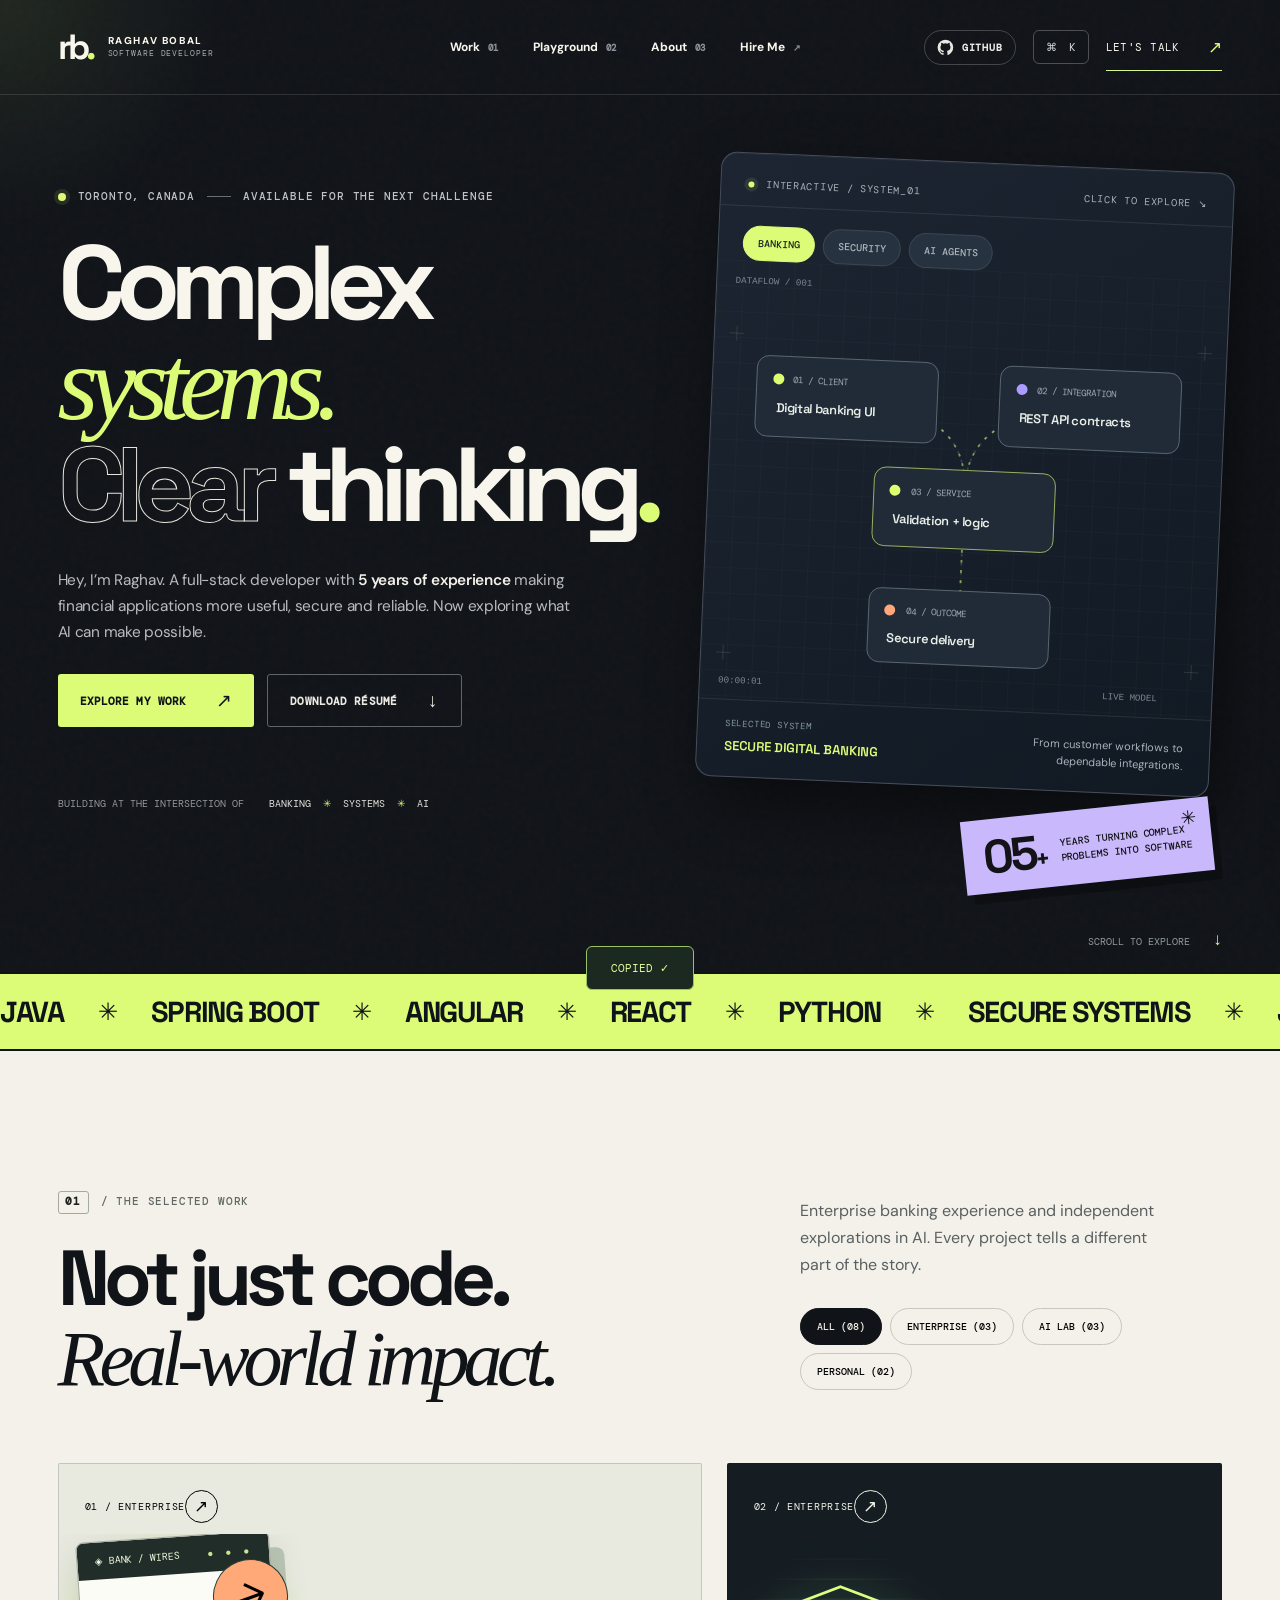
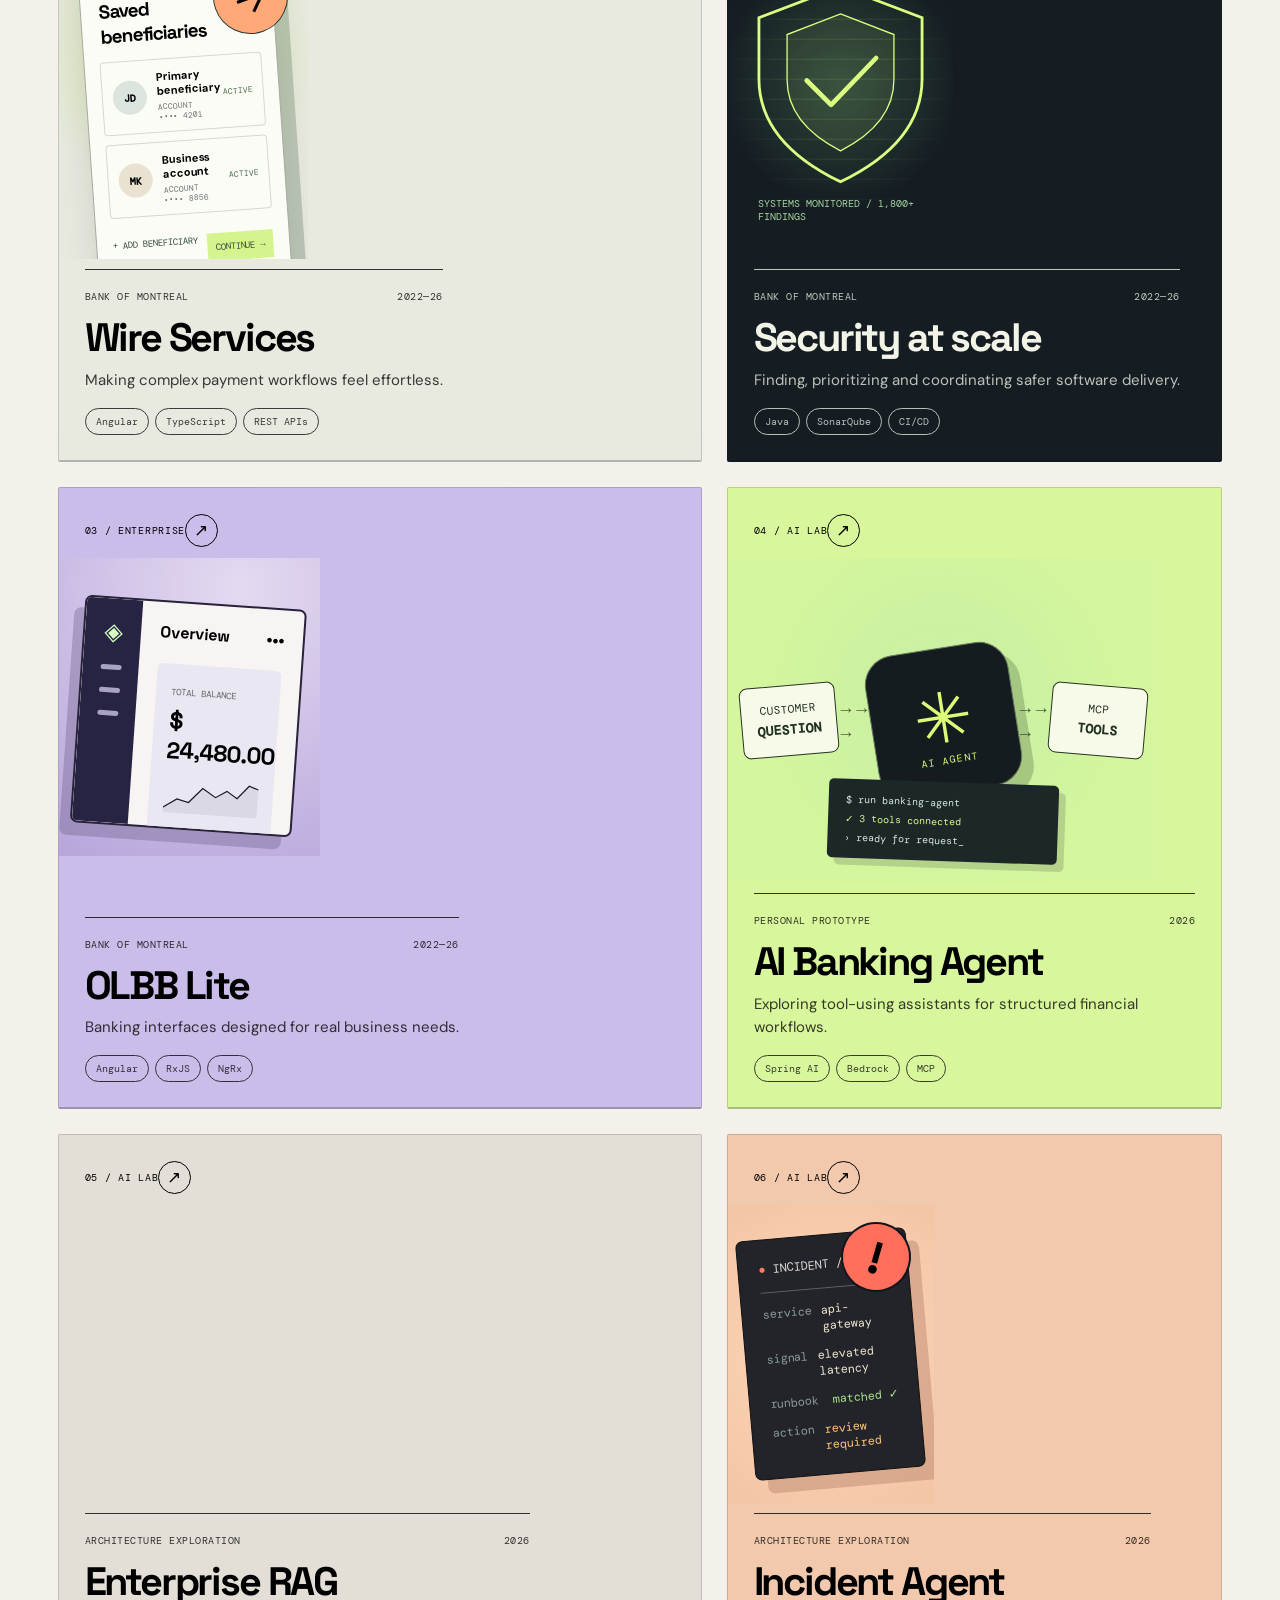
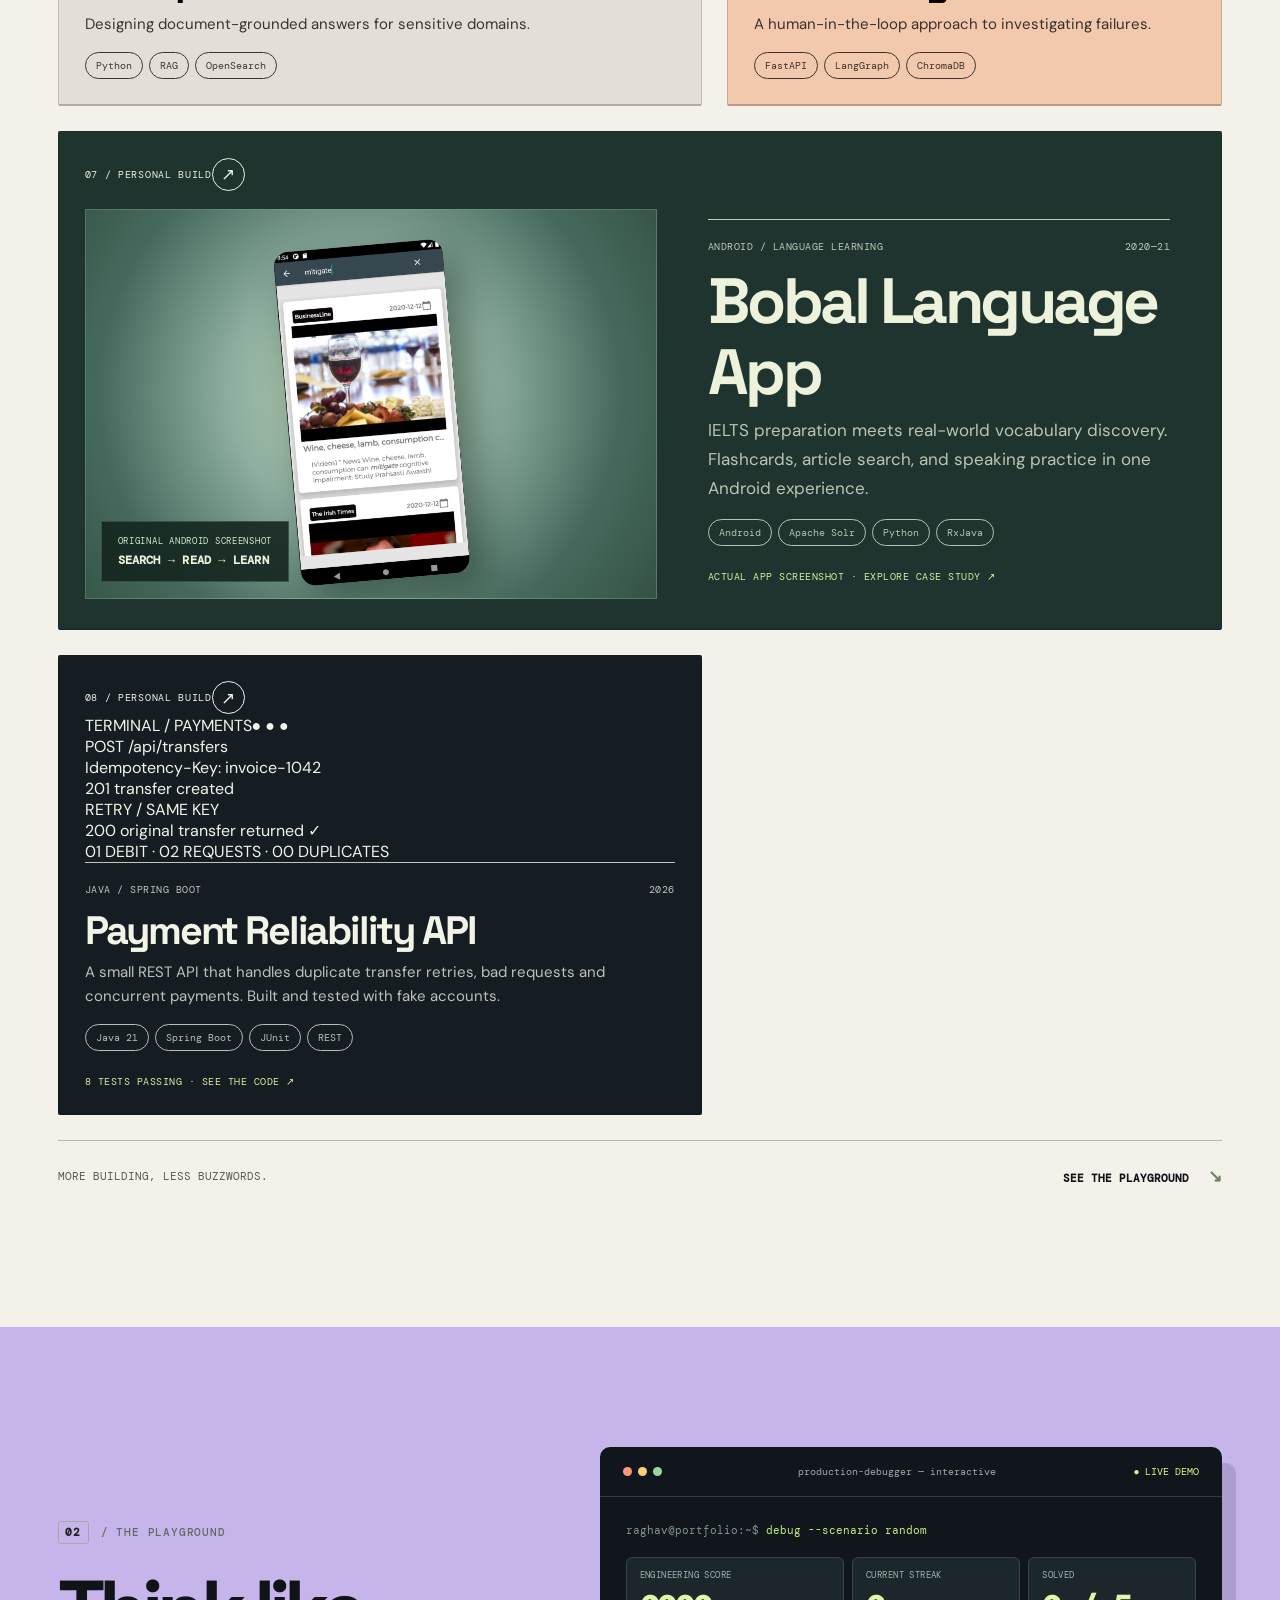
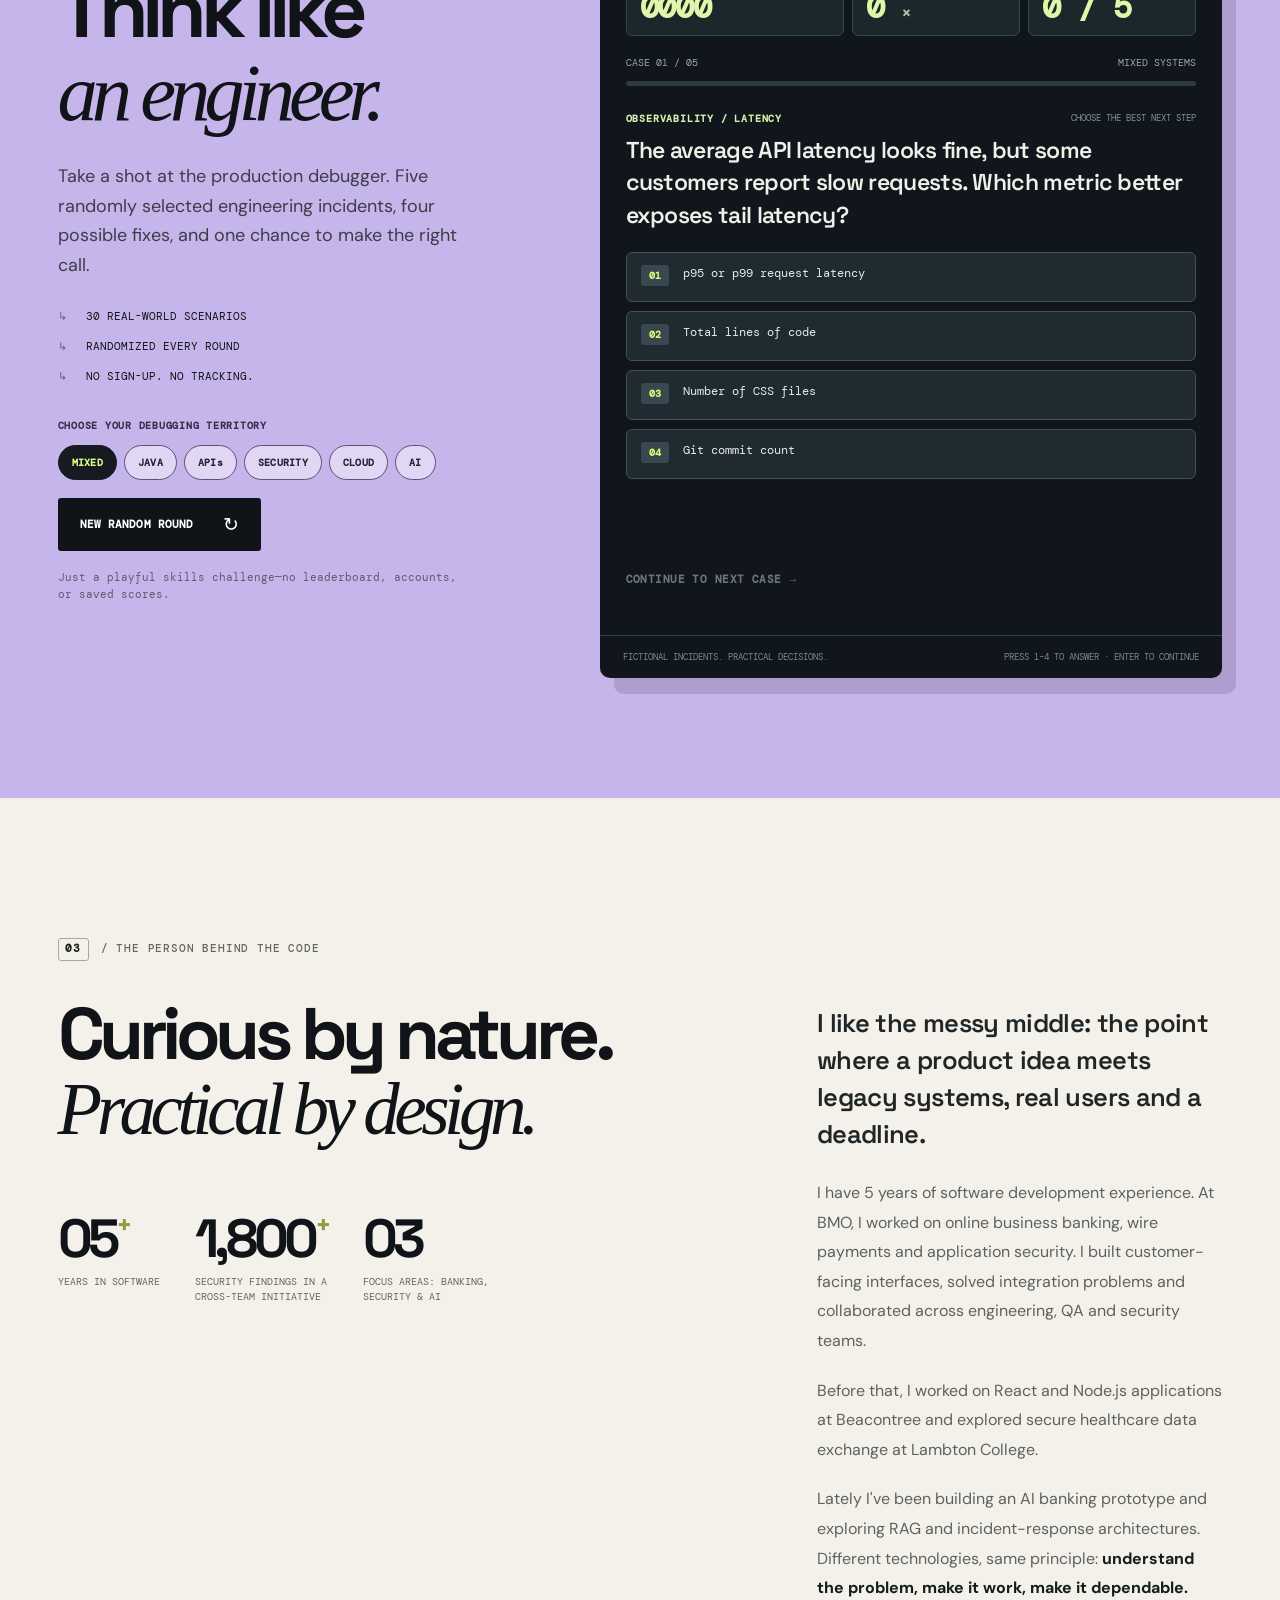
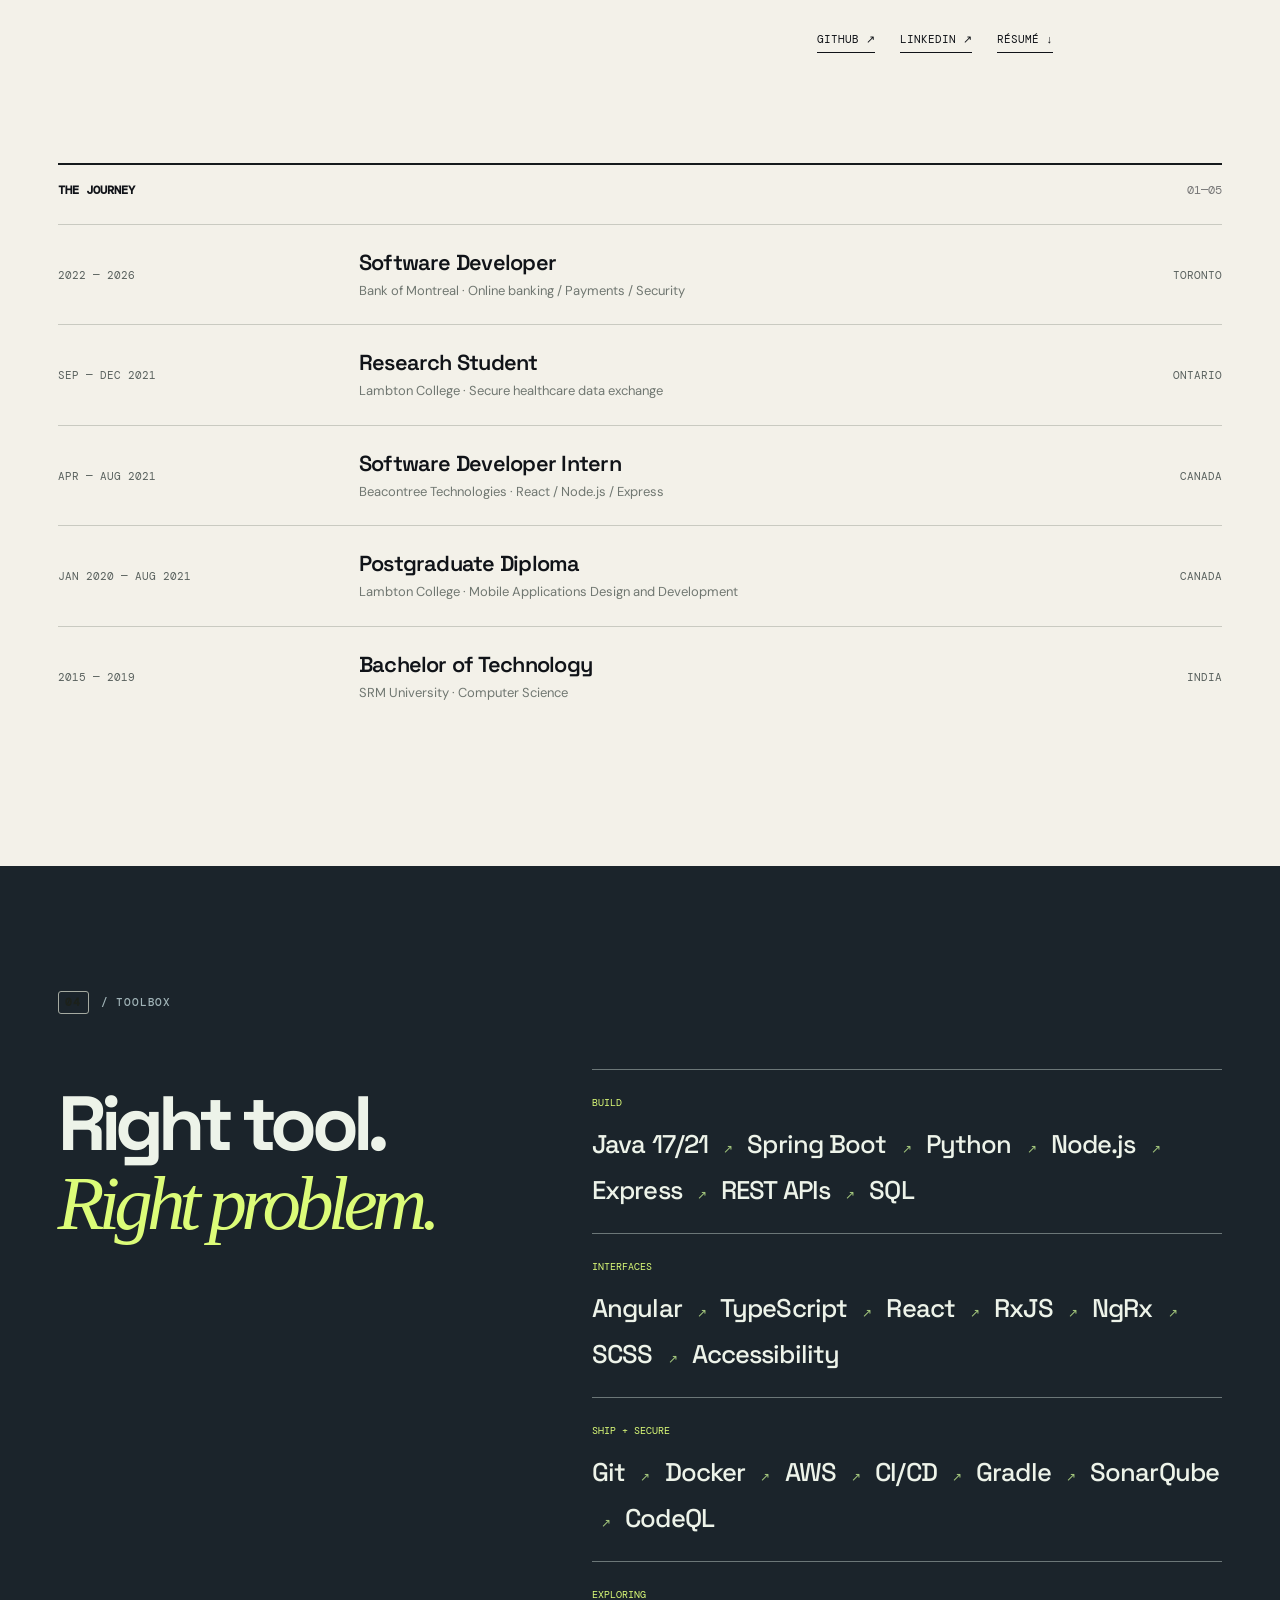
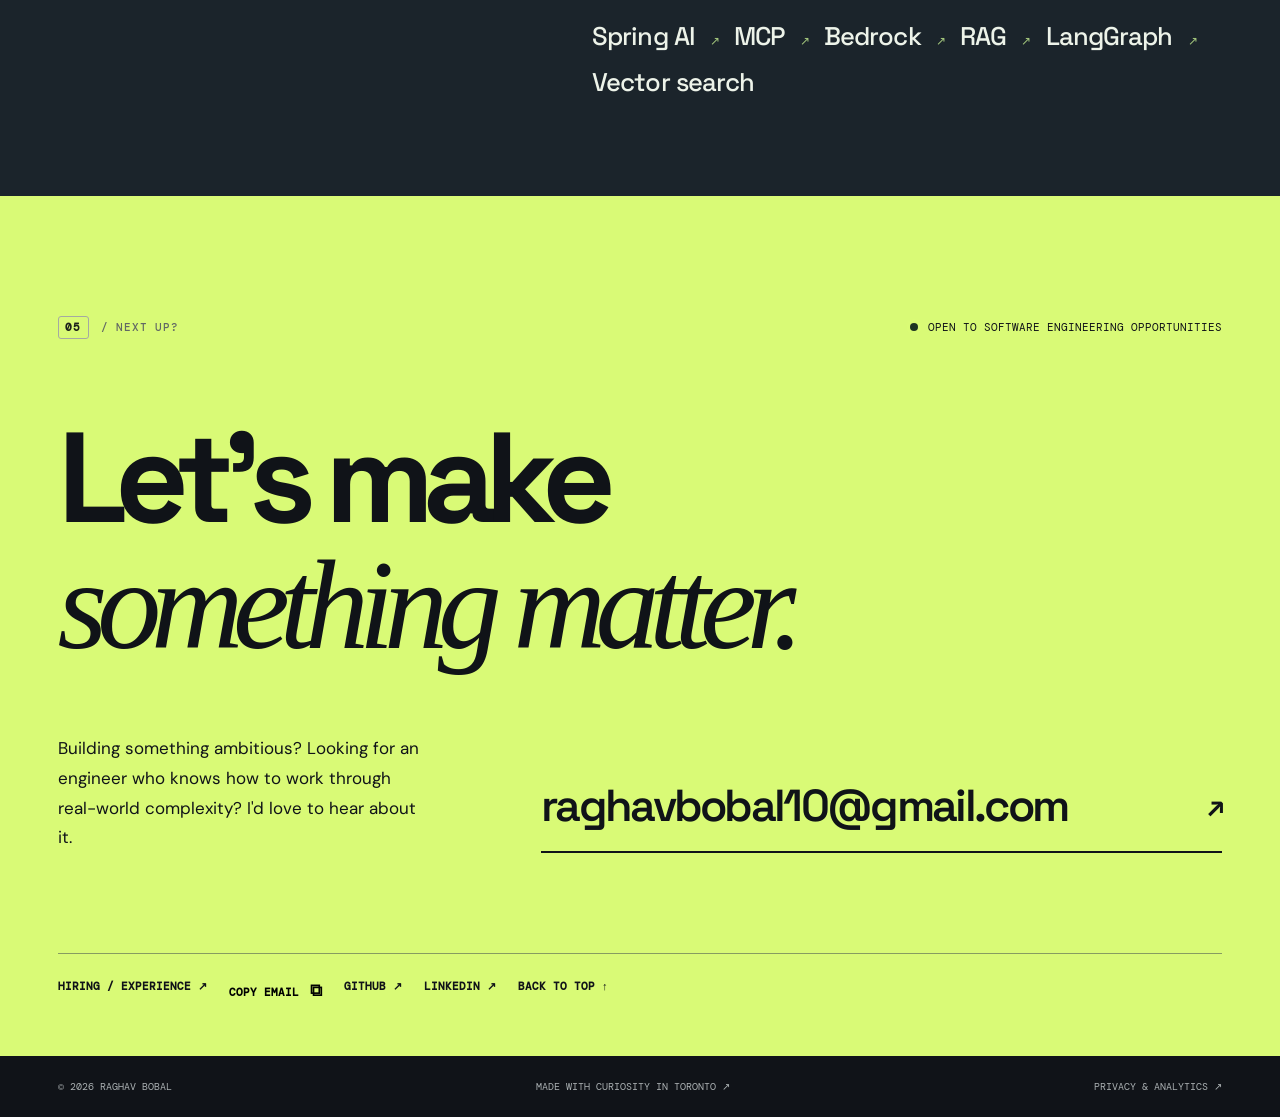
==== commit 3dd8f93a: "Show the tested payments API on the portfolio" ====
--- a/index.html
+++ b/index.html
@@ -84,7 +84,7 @@
     <section class="marquee-wrap" aria-label="Technologies"><div class="marquee-run" aria-hidden="true"><span>JAVA</span><b>✳</b><span>SPRING BOOT</span><b>✳</b><span>ANGULAR</span><b>✳</b><span>REACT</span><b>✳</b><span>PYTHON</span><b>✳</b><span>SECURE SYSTEMS</span><b>✳</b><span>JAVA</span><b>✳</b><span>SPRING BOOT</span><b>✳</b><span>ANGULAR</span><b>✳</b><span>REACT</span><b>✳</b><span>PYTHON</span><b>✳</b><span>SECURE SYSTEMS</span><b>✳</b></div></section>
 
     <section class="section works-section" id="work" aria-labelledby="work-title">
-      <div class="section-heading"><div><div class="section-kicker"><span class="kicker-num">01</span> / THE SELECTED WORK</div><h2 id="work-title">Not just code.<br><em>Real-world impact.</em></h2></div><div class="heading-side"><p>Enterprise banking experience and independent explorations in AI. Every project tells a different part of the story.</p><div class="filter-row" role="group" aria-label="Filter projects"><button class="filter active" data-filter="all" aria-pressed="true">ALL (07)</button><button class="filter" data-filter="enterprise" aria-pressed="false">ENTERPRISE (03)</button><button class="filter" data-filter="lab" aria-pressed="false">AI LAB (03)</button><button class="filter" data-filter="personal" aria-pressed="false">PERSONAL (01)</button></div></div></div>
+      <div class="section-heading"><div><div class="section-kicker"><span class="kicker-num">01</span> / THE SELECTED WORK</div><h2 id="work-title">Not just code.<br><em>Real-world impact.</em></h2></div><div class="heading-side"><p>Enterprise banking experience and independent explorations in AI. Every project tells a different part of the story.</p><div class="filter-row" role="group" aria-label="Filter projects"><button class="filter active" data-filter="all" aria-pressed="true">ALL (08)</button><button class="filter" data-filter="enterprise" aria-pressed="false">ENTERPRISE (03)</button><button class="filter" data-filter="lab" aria-pressed="false">AI LAB (03)</button><button class="filter" data-filter="personal" aria-pressed="false">PERSONAL (02)</button></div></div></div>
       <div class="project-grid" id="project-grid">
         <button type="button" class="project-card size-large cream" data-project="wires" data-type="enterprise" aria-label="Open Wire Services case study"><div class="project-top"><span>01 / ENTERPRISE</span><span class="round-arrow">↗</span></div><div class="project-art art-wires"><div class="bank-app"><div class="app-top"><span>◈ BANK / WIRES</span><span>● ● ●</span></div><div class="beneficiary-title">Saved beneficiaries <span>↗</span></div><div class="beneficiary-line"><span class="person-icon">JD</span><span><strong>Primary beneficiary</strong><small>ACCOUNT •••• 4201</small></span><b>ACTIVE</b></div><div class="beneficiary-line"><span class="person-icon alt">MK</span><span><strong>Business account</strong><small>ACCOUNT •••• 8856</small></span><b>ACTIVE</b></div><div class="app-foot"><span>+ ADD BENEFICIARY</span><span>CONTINUE →</span></div></div><div class="floating-icon banking-icon">↗</div></div><div class="project-info"><div class="project-meta">BANK OF MONTREAL <span>2022—26</span></div><h3>Wire Services <span>↗</span></h3><p>Making complex payment workflows feel effortless.</p><div class="tags"><span>Angular</span><span>TypeScript</span><span>REST APIs</span></div></div></button>
         <button type="button" class="project-card size-small midnight" data-project="security" data-type="enterprise" aria-label="Open Security and Quality case study"><div class="project-top"><span>02 / ENTERPRISE</span><span class="round-arrow">↗</span></div><div class="project-art art-security"><div class="scanner-lines"></div><div class="shield-drawing"><svg viewBox="0 0 240 245" aria-hidden="true"><path d="M120 20 L207 53 V118 Q207 186 120 228 Q33 186 33 118 V53Z" fill="none" stroke="#dafe81" stroke-width="3"/><path d="M120 49L177 71v48q0 47-57 76-57-29-57-76V71z" fill="#dafe81" fill-opacity=".08" stroke="#dafe81" stroke-width="1.4"/><path d="M84 120L110 146 158 96" fill="none" stroke="#dafe81" stroke-width="5" stroke-linecap="round" stroke-linejoin="round"/></svg></div><span class="scanner-caption">SYSTEMS MONITORED / 1,800+ FINDINGS</span></div><div class="project-info"><div class="project-meta">BANK OF MONTREAL <span>2022—26</span></div><h3>Security at scale <span>↗</span></h3><p>Finding, prioritizing and coordinating safer software delivery.</p><div class="tags"><span>Java</span><span>SonarQube</span><span>CI/CD</span></div></div></button>
@@ -106,6 +106,30 @@
               <p>IELTS preparation meets real-world vocabulary discovery. Flashcards, article search, and speaking practice in one Android experience.</p>
               <div class="tags"><span>Android</span><span>Apache Solr</span><span>Python</span><span>RxJava</span></div>
               <span class="bobal-card-footnote">ACTUAL APP SCREENSHOT · EXPLORE CASE STUDY ↗</span>
+            </div>
+          </div>
+        </button>
+        <button type="button" class="project-card paymentlab-card midnight" data-project="paymentlab" data-type="personal" aria-label="Open Payment Reliability API project">
+          <div class="project-top"><span>08 / PERSONAL BUILD</span><span class="round-arrow">↗</span></div>
+          <div class="paymentlab-panel">
+            <div class="paymentlab-visual" aria-hidden="true">
+              <div class="paymentlab-window">
+                <div class="paymentlab-window-head"><span>TERMINAL / PAYMENTS</span><span>● ● ●</span></div>
+                <div class="paymentlab-request">POST /api/transfers</div>
+                <div class="paymentlab-key">Idempotency-Key: invoice-1042</div>
+                <div class="paymentlab-response"><span>201</span> transfer created</div>
+                <div class="paymentlab-divider"></div>
+                <div class="paymentlab-request">RETRY / SAME KEY</div>
+                <div class="paymentlab-response replay"><span>200</span> original transfer returned ✓</div>
+                <div class="paymentlab-foot">01 DEBIT · 02 REQUESTS · 00 DUPLICATES</div>
+              </div>
+            </div>
+            <div class="project-info">
+              <div class="project-meta">JAVA / SPRING BOOT <span>2026</span></div>
+              <h3>Payment Reliability API <span>↗</span></h3>
+              <p>A small REST API that handles duplicate transfer retries, bad requests and concurrent payments. Built and tested with fake accounts.</p>
+              <div class="tags"><span>Java 21</span><span>Spring Boot</span><span>JUnit</span><span>REST</span></div>
+              <span class="bobal-card-footnote">8 TESTS PASSING · SEE THE CODE ↗</span>
             </div>
           </div>
         </button>
@@ -164,7 +188,7 @@
   </main>
   <footer class="footer"><span>© <span id="year">2026</span> RAGHAV BOBAL</span><span>MADE WITH CURIOSITY IN TORONTO ↗</span><span><a href="privacy.html" class="footer-privacy">PRIVACY & ANALYTICS ↗</a></span></footer>
 
-  <div class="drawer-overlay" id="project-overlay" hidden></div><aside class="project-drawer" id="project-drawer" role="dialog" aria-modal="true" aria-label="Project details" aria-hidden="true" tabindex="-1"><div class="drawer-head"><span>CASE STUDY <span id="drawer-counter">01 / 07</span></span><button type="button" id="drawer-close" aria-label="Close project details">✕</button></div><div class="drawer-content" id="drawer-content"></div><div class="drawer-bottom"><span>MORE TECHNICAL DETAIL AVAILABLE ON REQUEST</span><button type="button" id="drawer-next">NEXT PROJECT ↗</button></div></aside>
+  <div class="drawer-overlay" id="project-overlay" hidden></div><aside class="project-drawer" id="project-drawer" role="dialog" aria-modal="true" aria-label="Project details" aria-hidden="true" tabindex="-1"><div class="drawer-head"><span>CASE STUDY <span id="drawer-counter">01 / 08</span></span><button type="button" id="drawer-close" aria-label="Close project details">✕</button></div><div class="drawer-content" id="drawer-content"></div><div class="drawer-bottom"><span>MORE TECHNICAL DETAIL AVAILABLE ON REQUEST</span><button type="button" id="drawer-next">NEXT PROJECT ↗</button></div></aside>
   <div class="palette-backdrop" id="palette-backdrop" hidden></div><div class="command-palette" role="dialog" aria-modal="true" aria-label="Quick navigation" id="command-palette" hidden><div class="palette-entry"><span>⌘</span><input id="palette-input" autocomplete="off" type="text" placeholder="Where should we go?" aria-label="Search destinations"><kbd>ESC</kbd></div><div class="palette-results" id="palette-results"></div><div class="palette-footer">↑ ↓ TO NAVIGATE <span>↵ TO OPEN</span></div></div>
   <div class="toast" id="toast" role="status" aria-live="polite">COPIED ✓</div>
 <script src="analytics-config.js" defer></script>
--- a/styles.css
+++ b/styles.css
@@ -1,7 +1,7 @@
 @import url('https://fonts.googleapis.com/css2?family=DM+Mono:wght@400;500&family=DM+Sans:wght@400;500;600;700;800&family=Space+Grotesk:wght@400;500;600;700&display=swap');
 :root{--ink:#101318;--ink2:#171c24;--paper:#f3f1e9;--paper2:#e9e7df;--line:rgba(16,19,24,.18);--lime:#dcfc78;--purple:#c4b2ee;--orange:#fba978;--mono:'DM Mono',ui-monospace,monospace;--sans:'Space Grotesk','DM Sans',Arial,sans-serif;--body:'DM Sans',Arial,sans-serif}*{box-sizing:border-box}html{scroll-behavior:smooth}body{margin:0;background:var(--paper);color:var(--ink);font-family:var(--body);overflow-x:hidden}a{color:inherit;text-decoration:none}button{font:inherit;cursor:pointer}button, a{-webkit-tap-highlight-color:transparent}::selection{background:#d5ff74;color:#16171d}.skip-link{position:fixed;z-index:100;left:16px;top:-90px;padding:10px;background:white}.skip-link:focus{top:15px}.progress{position:fixed;z-index:100;left:0;right:0;top:0;height:3px;background:transparent;pointer-events:none}.progress span{display:block;height:100%;background:#d6ff68;width:0}.cursor-light{position:fixed;left:0;top:0;width:500px;height:500px;border-radius:50%;background:radial-gradient(circle,rgba(211,255,103,.085),transparent 62%);pointer-events:none;z-index:3;transform:translate(-50%,-50%);mix-blend-mode:screen;opacity:0;transition:opacity .4s}body.pointer-present .cursor-light{opacity:1}
 .site-header{position:absolute;top:0;left:0;right:0;height:95px;z-index:21;display:flex;align-items:center;justify-content:space-between;padding:0 clamp(22px,4.5vw,90px);color:#f8f7ed;border-bottom:1px solid rgba(255,255,255,.12)}.identity{display:flex;align-items:center;gap:16px;min-width:210px}.mark{font-family:var(--sans);font-size:35px;font-weight:800;letter-spacing:-4px;line-height:1}.mark-dot{color:var(--lime)}.identity-name{font-size:10px;letter-spacing:.16em;font-weight:800;line-height:1.4}.identity-sub{display:block;font-family:var(--mono);font-size:8px;font-weight:400;letter-spacing:.11em;color:#a8abb2}.main-nav{display:flex;gap:35px;align-items:center;margin-left:60px}.main-nav a{font-size:12px;transition:color .2s;font-weight:700}.main-nav a span{font-family:var(--mono);font-size:9px;color:#8c929b;margin-left:5px}.main-nav a:hover{color:var(--lime)}.header-actions{display:flex;gap:17px;align-items:center}.command-hint{border:1px solid rgba(255,255,255,.25);background:transparent;color:#d9dce0;padding:9px 12px;border-radius:6px;font-family:var(--mono);font-size:11px}.command-hint span{margin-right:5px}.header-cta{font-family:var(--mono);font-size:11px;letter-spacing:.04em;display:flex;gap:28px;align-items:center;border-bottom:1px solid #d9f68c;padding:12px 0}.header-cta span{color:var(--lime);font-size:17px}.mobile-toggle{display:none;width:42px;height:42px;border:1px solid #6b717d;background:transparent;border-radius:4px;flex-direction:column;justify-content:center;gap:5px;align-items:center}.mobile-toggle span{display:block;background:#fff;width:18px;height:1px}.mobile-menu{position:absolute;z-index:24;left:0;right:0;top:95px;background:#171c24;padding:24px;box-shadow:0 35px 40px #0007}.mobile-menu a{display:block;color:white;border-bottom:1px solid #ffffff25;padding:17px 0;font-size:22px;font-weight:700}.mobile-menu[hidden],.drawer-overlay[hidden],.palette-backdrop[hidden],.command-palette[hidden]{display:none!important}
-.hero{position:relative;min-height:min(865px,100vh);background:var(--ink);color:#f8f6ec;overflow:hidden}.hero-grain{position:absolute;inset:0;pointer-events:none;opacity:.14;background-image:url("data:image/svg+xml,%3Csvg viewBox='0 0 180 180' xmlns='http://www.w3.org/2000/svg'%3E%3Cfilter id='n'%3E%3CfeTurbulence type='fractalNoise' baseFrequency='.88' numOctaves='3' stitchTiles='stitch'/%3E%3C/filter%3E%3Crect width='100%25' height='100%25' filter='url(%23n)' opacity='.16'/%3E%3C/svg%3E")}.hero-shell{position:relative;min-height:850px;margin:auto;max-width:1800px;display:grid;grid-template-columns:1.08fr .92fr;gap:1%;align-items:center;padding:150px clamp(22px,4.5vw,90px) 100px}.hero-copy{position:relative;z-index:2;padding-bottom:22px}.eyebrow,.section-kicker{font:500 11px/1.4 var(--mono);letter-spacing:.075em;display:flex;align-items:center;gap:12px}.hero-eyebrow{color:#c0c4c8;margin-bottom:28px}.live-dot,.tiny-status{width:8px;height:8px;border-radius:50%;background:var(--lime);display:inline-block;box-shadow:0 0 0 4px rgba(220,252,120,.1);animation:pulse 2.2s infinite}@keyframes pulse{50%{box-shadow:0 0 0 8px rgba(220,252,120,.03)}}.eyebrow-line{height:1px;width:24px;background:#697075}.hero h1{margin:0;font:700 clamp(76px,8.2vw,152px)/.96 var(--sans);letter-spacing:-.092em;white-space:nowrap}.hero h1 em{font-weight:500;font-family:Georgia,serif;letter-spacing:-.085em;color:var(--lime);font-style:italic}.hero h1 .outlined{font-weight:700;color:transparent;-webkit-text-stroke:1px #e8e6dc}.hero h1 .period{color:var(--lime)}.hero-description{font-size:clamp(15px,1.2vw,18px);line-height:1.7;letter-spacing:-.018em;max-width:525px;color:#b9bbc1;margin:31px 0 29px}.hero-description strong{color:#f3f0e8;font-weight:600}.hero-ctas{display:flex;gap:13px;flex-wrap:wrap}.pill{border-radius:3px;min-height:53px;display:inline-flex;align-items:center;justify-content:space-between;gap:30px;padding:0 22px;font:600 11px var(--mono);letter-spacing:.01em;transition:transform .25s,background .25s}.pill:hover{transform:translateY(-3px)}.pill span{font-size:19px;font-weight:400}.pill-lime{background:var(--lime);color:var(--ink)}.pill-outline{border:1px solid #60656c;color:#ebe9e2}.pill-outline:hover{background:#262b33}.hero-bottomline{margin-top:70px;font:10px var(--mono);display:flex;align-items:center;gap:25px;color:#93969c;white-space:nowrap}.hero-bottomline span:last-child{color:#e1e2dc}.hero-bottomline i{color:var(--lime);font-style:normal;padding:0 6px}.hero-visual{position:relative;z-index:1;margin-left:16px;transform:translateY(12px)}.schematic{border:1px solid #474e5b;max-width:680px;border-radius:16px;background:linear-gradient(145deg,#1c2531,#111923);box-shadow:15px 27px 65px rgba(0,0,0,.45),inset 0 1px 0 #ffffff0b;overflow:hidden;transform:rotate(2.5deg);transition:transform .6s}.hero-visual:hover .schematic{transform:rotate(.5deg) translateY(-4px)}.schematic-head{display:flex;justify-content:space-between;align-items:center;padding:24px 27px 15px;font:10px var(--mono);letter-spacing:.07em;color:#aab1b8;border-bottom:1px solid #ffffff18}.schematic-head span:first-child{display:flex;align-items:center;gap:12px}.schematic-head .tiny-status{width:6px;height:6px}.schematic-modes{display:flex;gap:8px;padding:19px 24px 0}.schematic-modes button{font:500 10px var(--mono);background:#263240;color:#aeb6bb;border:1px solid #3b4651;border-radius:25px;padding:10px 14px;white-space:nowrap}.schematic-modes button.active{background:var(--lime);color:#18211c;border-color:var(--lime)}#system-graphic{display:block;width:100%;height:auto;max-height:470px}.pipe{fill:none;stroke-width:2}.pipe-back{stroke:#879baa;stroke-opacity:.27;stroke-dasharray:3 7}.pipe-flow{stroke:#d1ff71;stroke-opacity:.55;stroke-dasharray:3 8;animation:flowing 1.2s linear infinite}@keyframes flowing{to{stroke-dashoffset:-22}}.diagram-node{outline:0;cursor:pointer}.diagram-node rect{fill:#202b37;stroke:#71838d;stroke-opacity:.75;transition:fill .25s,stroke .25s}.diagram-node:hover rect,.diagram-node:focus rect{fill:#2b3a49;stroke:var(--lime)}.diagram-node.central rect{stroke:#cfed74}.node-id{font:10px var(--mono);fill:#9ca9b1}.node-label{font:600 14px var(--sans);fill:#e9efe8;letter-spacing:-.4px}.schematic-footer{padding:17px 27px 22px;display:flex;align-items:flex-end;gap:20px;justify-content:space-between;border-top:1px solid #ffffff18}.schematic-footer>div:first-child{display:flex;flex-direction:column;gap:8px;flex-shrink:0}.schematic-footer span{font:9px var(--mono);color:#8598a0;letter-spacing:.09em}.schematic-footer strong{font:600 13px var(--sans);color:var(--lime)}.mode-desc{font:11px/1.5 var(--body);max-width:210px;color:#aab3bc;text-align:right}.floating-note{position:absolute;right:-4%;bottom:-47px;background:#c9b9fc;color:#141318;transform:rotate(-6deg);padding:17px 20px 15px;min-width:240px;display:flex;gap:13px;align-items:center;box-shadow:7px 10px 0 #0004}.f-note-number{font:800 47px/.9 var(--sans);letter-spacing:-.07em}.f-note-number span{font-size:25px}.floating-note>span:nth-child(2){font:500 10px/1.5 var(--mono)}.asterisk{font-size:19px;position:absolute;right:13px;top:7px}.hero-scroll-label{position:absolute;bottom:24px;right:clamp(22px,4.5vw,90px);font:10px var(--mono);color:#929aa2;display:flex;gap:22px}.hero-scroll-label span{color:var(--lime);font-size:17px;line-height:9px}
+.hero{position:relative;min-height:min(865px,100vh);background:var(--ink);color:#f8f6ec;overflow:hidden}.hero-grain{position:absolute;inset:0;pointer-events:none;opacity:.14;background-image:url("data:image/svg+xml,%3Csvg viewBox='0 0 180 180' xmlns='http://www.w3.org/2000/svg'%3E%3Cfilter id='n'%3E%3CfeTurbulence type='fractalNoise' baseFrequency='.88' numOctaves='3' stitchTiles='stitch'/%3E%3C/filter%3E%3Crect width='100%25' height='100%25' filter='url(%23n)' opacity='.16'/%3E%3C/svg%3E")}.hero-shell{position:relative;min-height:850px;margin:auto;max-width:1800px;display:grid;grid-template-columns:1.08fr .92fr;gap:1%;align-items:center;padding:150px clamp(22px,4.5vw,90px) 100px}.hero-copy{position:relative;z-index:2;padding-bottom:22px}.eyebrow,.section-kicker{font:500 11px/1.4 var(--mono);letter-spacing:.075em;display:flex;align-items:center;gap:12px}.hero-eyebrow{color:#c0c4c8;margin-bottom:28px}.live-dot,.tiny-status{width:8px;height:8px;border-radius:50%;background:var(--lime);display:inline-block;box-shadow:0 0 0 4px rgba(220,252,120,.1);animation:pulse 2.2s infinite}@keyframes pulse{50%{box-shadow:0 0 0 8px rgba(220,252,120,.03)}}.eyebrow-line{height:1px;width:24px;background:#697075}.hero h1{margin:0;font:700 clamp(76px,8.2vw,152px)/.96 var(--sans);letter-spacing:-.092em;white-space:nowrap}.hero h1 em{font-weight:500;font-family:Georgia,serif;letter-spacing:-.085em;color:var(--lime);font-style:italic}.hero h1 .outlined{font-weight:700;color:transparent;-webkit-text-stroke:1px #e8e6dc}.hero h1 .period{color:var(--lime)}.hero-description{font-size:clamp(15px,1.2vw,18px);line-height:1.7;letter-spacing:-.018em;max-width:525px;color:#b9bbc1;margin:31px 0 29px}.hero-description strong{color:#f3f0e8;font-weight:600}.hero-ctas{display:flex;gap:13px;flex-wrap:wrap}.pill{border-radius:3px;min-height:53px;display:inline-flex;align-items:center;justify-content:space-between;gap:30px;padding:0 22px;font:600 11px var(--mono);letter-spacing:.01em;transition:transform .25s,background .25s}.pill:hover{transform:translateY(-3px)}.pill span{font-size:19px;font-weight:400}.pill-lime{background:var(--lime);color:var(--ink)}.pill-outline{border:1px solid #60656c;color:#ebe9e2}.pill-outline:hover{background:#262b33}.hero-bottomline{margin-top:70px;font:10px var(--mono);display:flex;align-items:center;gap:25px;color:#93969c;white-space:nowrap}.hero-bottomline span:last-child{color:#e1e2dc}.hero-bottomline i{color:var(--lime);font-style:normal;padding:0 6px}.hero-visual{position:relative;z-index:1;margin-left:16px;transform:translateY(12px)}.schematic{border:1px solid #474e5b;max-width:680px;border-radius:16px;background:linear-gradient(145deg,#1c2531,#111923);box-shadow:15px 27px 65px rgba(0,0,0,.45),inset 0 1px 0 #ffffff0b;overflow:hidden;transform:rotate(2.5deg);transition:transform .6s}.hero-visual:hover .schematic{transform:rotate(.5deg) translateY(-4px)}.schematic-head{display:flex;justify-content:space-between;align-items:center;padding:24px 27px 15px;font:10px var(--mono);letter-spacing:.07em;color:#aab1b8;border-bottom:1px solid #ffffff18}.schematic-head span:first-child{display:flex;align-items:center;gap:12px}.schematic-head .tiny-status{width:6px;height:6px}.schematic-modes{display:flex;gap:8px;padding:19px 24px 0}.schematic-modes button{font:500 10px var(--mono);background:#263240;color:#aeb6bb;border:1px solid #3b4651;border-radius:25px;padding:10px 14px;white-space:nowrap}.schematic-modes button.active{background:var(--lime);color:#18211c;border-color:var(--lime)}#system-graphic{display:block;width:100%;height:auto;max-height:470px}.pipe{fill:none;stroke-width:2}.pipe-back{stroke:#879baa;stroke-opacity:.27;stroke-dasharray:3 7}.pipe-flow{stroke:#d1ff71;stroke-opacity:.55;stroke-dasharray:3 8;animation:flowing 1.2s linear infinite}@keyframes flowing{to{stroke-dashoffset:-22}}.diagram-node{outline:0;cursor:pointer}.diagram-node rect{fill:#202b37;stroke:#71838d;stroke-opacity:.75;transition:fill .25s,stroke .25s}.diagram-node:hover rect,.diagram-node:focus rect{fill:#2b3a49;stroke:var(--lime)}.diagram-node.central rect{stroke:#cfed74}.node-id{font:10px var(--mono);fill:#9ca9b1}.node-label{font:600 14px var(--sans);fill:#e9efe8;letter-spacing:-.4px}.schematic-footer{padding:17px 27px 22px;display:flex;align-items:flex-end;gap:20px;justify-content:space-between;border-top:1px solid #ffffff18}.schematic-footer>div:first-child{display:flex;flex-direction:column;gap:8px;flex-shrink:0}.schematic-footer span{font:9px var(--mono);color:#8598a0;letter-spacing:.09em}.schematic-footer strong{font:600 13px var(--sans);color:var(--lime)}.mode-desc{font:11px/1.5 var(--body);max-width:210px;color:#aab3bc;text-align:right}.floating-note{position:relative;width:max-content;max-width:calc(100% - 20px);margin:22px 2% 0 auto;background:#c9b9fc;color:#141318;transform:rotate(-6deg);padding:17px 20px 15px;min-width:240px;display:flex;gap:13px;align-items:center;box-shadow:7px 10px 0 #0004}.f-note-number{font:800 47px/.9 var(--sans);letter-spacing:-.07em}.f-note-number span{font-size:25px}.floating-note>span:nth-child(2){font:500 10px/1.5 var(--mono)}.asterisk{font-size:19px;position:absolute;right:13px;top:7px}.hero-scroll-label{position:absolute;bottom:24px;right:clamp(22px,4.5vw,90px);font:10px var(--mono);color:#929aa2;display:flex;gap:22px}.hero-scroll-label span{color:var(--lime);font-size:17px;line-height:9px}
 .marquee-wrap{background:var(--lime);border-block:2px solid var(--ink);height:79px;overflow:hidden;display:flex;align-items:center}.marquee-run{white-space:nowrap;display:flex;align-items:center;gap:34px;font:800 29px var(--sans);letter-spacing:-1.3px;width:max-content;animation:marquee 33s linear infinite}.marquee-run b{font-size:24px;font-weight:400}@keyframes marquee{to{transform:translateX(-50%)}}
 .section{padding:140px clamp(22px,4.5vw,90px)}.works-section{background:var(--paper)}.section-heading{display:grid;grid-template-columns:1.05fr .65fr;justify-content:space-between;gap:60px;align-items:end;max-width:1600px;margin:0 auto 64px}.section-kicker{color:#626864;margin-bottom:24px}.kicker-num{color:#1c211b;font-weight:800;display:inline-flex;align-items:center;justify-content:center;border:1px solid #a5aaa1;height:23px;width:31px;border-radius:3px}.section h2,.play-section h2,.stack-section h2{font:700 clamp(54px,6.1vw,110px)/1.03 var(--sans);letter-spacing:-.075em;margin:0}.section h2 em,.play-section h2 em,.stack-section h2 em,.contact-section h2 em{font-family:Georgia,serif;font-weight:400}.heading-side{padding-bottom:9px}.heading-side p{max-width:370px;font-size:16px;line-height:1.7;color:#5a6061;margin:0 0 30px}.filter-row{display:flex;flex-wrap:wrap;gap:8px}.filter{border:1px solid #c6c8bf;background:transparent;border-radius:30px;padding:11px 16px;font:500 10px var(--mono);white-space:nowrap}.filter:hover{border-color:var(--ink)}.filter.active{background:var(--ink);color:var(--paper);border-color:var(--ink)}.project-grid{display:grid;grid-template-columns:1.13fr .87fr;gap:25px;max-width:1600px;margin:auto}.project-card{display:flex;flex-direction:column;text-align:left;min-width:0;border:1px solid #1013182a;border-radius:2px;overflow:hidden;padding:25px 26px 25px;transition:box-shadow .3s,transform .3s;border-bottom:2px solid #10131840}.project-card:hover{transform:translateY(-5px);box-shadow:11px 12px 0 rgba(16,19,24,.11)}.project-card:focus-visible{outline:3px solid #669cfe;outline-offset:4px}.project-card.cream{background:#e8eae0}.project-card.midnight{background:#151d23;color:#f3f4e8}.project-card.lavender{background:#cbbde9}.project-card.citrus{background:#d8f69c}.project-card.pale{background:#e3dfd6}.project-card.peach{background:#f2c9ac}.project-top{font:10px var(--mono);display:flex;justify-content:space-between;align-items:center;letter-spacing:.07em;height:34px}.round-arrow{width:33px;height:33px;border:1px solid currentColor;border-radius:50%;display:flex;align-items:center;justify-content:center;font-size:17px;transition:transform .25s}.project-card:hover .round-arrow{transform:rotate(45deg)}.project-art{height:325px;position:relative;display:flex;align-items:center;justify-content:center;overflow:hidden;margin:11px -26px 10px}.size-small .project-art{height:298px}.project-info{margin-top:auto}.project-meta{font:10px var(--mono);letter-spacing:.05em;display:flex;justify-content:space-between;gap:8px;padding:20px 0 8px;border-top:1px solid currentColor;opacity:.78}.project-info h3{font:700 clamp(29px,3.1vw,49px)/1.1 var(--sans);letter-spacing:-.055em;margin:5px 0 9px;display:flex;align-items:center;justify-content:space-between}.project-info h3 span{font-size:25px;font-weight:400;opacity:0;transform:translate(-8px,5px);transition:all .2s}.project-card:hover .project-info h3 span{opacity:1;transform:translate(0,0)}.project-info p{font:15px/1.55 var(--body);margin:0 0 16px;opacity:.76}.tags{display:flex;flex-wrap:wrap;gap:6px}.tags span{border:1px solid currentColor;border-radius:18px;opacity:.75;font:10px var(--mono);padding:6px 10px}.art-wires{background:radial-gradient(circle at 47% 37%,#d8e9aa,transparent 60%)}.bank-app{border:1px solid #a7aaa0;border-radius:8px;width:78%;max-width:460px;background:#fbfcf5;box-shadow:14px 18px 0 #899c877d,0 12px 35px #4b4b3a2b;transform:rotate(-4deg) translateY(11px);overflow:hidden;transition:transform .45s}.project-card:hover .bank-app{transform:rotate(-1deg) translateY(3px)}.app-top{height:37px;background:#202d29;color:#eff8de;display:flex;align-items:center;justify-content:space-between;padding:0 17px;font:10px var(--mono)}.app-top span:last-child{letter-spacing:3px;color:#cfe28e}.beneficiary-title{display:flex;justify-content:space-between;padding:20px 18px 13px;font:700 19px var(--sans);letter-spacing:-.05em}.beneficiary-title span{font-size:16px}.beneficiary-line{margin:0 15px 9px;border:1px solid #d5d9d0;border-radius:4px;display:flex;align-items:center;gap:10px;padding:10px}.person-icon{display:flex;align-items:center;justify-content:center;width:34px;height:34px;background:#dce5dd;border-radius:50%;font:700 10px var(--mono)}.person-icon.alt{background:#e9e2d0}.beneficiary-line>span:nth-child(2){display:flex;flex-direction:column;gap:4px;flex:1;min-width:0}.beneficiary-line strong{font-size:11px}.beneficiary-line small{font:8px var(--mono);color:#687071}.beneficiary-line b{font:8px var(--mono);color:#4a6948}.app-foot{display:flex;justify-content:space-between;margin:16px;padding-top:5px;font:9px var(--mono);color:#344a43}.app-foot span:last-child{background:#d5f48d;padding:8px}.floating-icon{position:absolute;top:25px;right:8%;background:#ffa978;width:75px;height:75px;border:1px solid #273b32;border-radius:50%;font-size:40px;display:flex;align-items:center;justify-content:center;transform:rotate(25deg)}.art-security{background:radial-gradient(circle,#263b37,transparent 65%)}.scanner-lines{position:absolute;inset:2% 0;background:repeating-linear-gradient(transparent 0 18px,#a7df7d1c 19px 20px);mask-image:radial-gradient(ellipse,black 30%,transparent 73%)}.shield-drawing{width:225px;height:230px;filter:drop-shadow(0 0 27px #bfff6b4d);animation:hover-shield 4s ease-in-out infinite}@keyframes hover-shield{50%{transform:translateY(-9px)}}.scanner-caption{position:absolute;bottom:9px;left:30px;font:10px var(--mono);color:#a5d3a0}.art-olbb{background:radial-gradient(circle at 70% 10%,#e4daf1,#b7a5db)}.olbb-window{display:flex;width:85%;height:228px;background:#f8f4f3;border:2px solid #28223a;box-shadow:-10px 13px 0 #73648e66;transform:rotate(4deg) translateY(9px);transition:transform .4s;border-radius:7px;overflow:hidden}.project-card:hover .olbb-window{transform:rotate(1deg) translateY(2px)}.olbb-sidebar{width:56px;background:#272443;display:flex;flex-direction:column;align-items:center;padding:17px 10px;gap:18px}.olbb-sidebar span{color:#d7ffc4;font-size:24px}.olbb-sidebar i{width:21px;height:5px;background:#aaa2c1;border-radius:3px}.olbb-content{flex:1;padding:19px;min-width:0}.olbb-topbar{display:flex;align-items:center;justify-content:space-between;font:700 16px var(--sans)}.olbb-figures{border-radius:5px;background:#e9e7f2;margin-top:21px;padding:15px}.olbb-figures small{font:9px var(--mono);color:#666}.olbb-figures strong{display:block;font:700 23px var(--sans);letter-spacing:-1px;margin:5px 0}.olbb-chart svg{width:100%;height:50px}.olbb-bars{display:flex;flex-direction:column;gap:6px;margin-top:12px}.olbb-bars i{height:7px;background:#ddd7e8;width:80%;border-radius:4px}.olbb-bars i:nth-child(2){width:63%}.olbb-bars i:nth-child(3){width:52%}.art-agent{background:radial-gradient(circle at 50% 45%,#c6efa4,#d5f69c 73%)}.agent-network{width:94%;display:flex;align-items:center;justify-content:center;gap:4px}.agent-node{font:11px/1.7 var(--mono);border:1px solid #263420;border-radius:8px;padding:14px;color:#203021;min-width:96px;background:#f7f9e9;text-align:center;transform:rotate(-5deg)}.agent-node b{font-size:13px}.agent-node.agent-output{transform:rotate(5deg)}.agent-connector{font:18px var(--mono);letter-spacing:-3px;opacity:.6}.agent-core{width:145px;height:145px;background:#141c20;border:1px solid #68785a;border-radius:30px;display:flex;align-items:center;justify-content:center;flex-direction:column;color:var(--lime);font:70px var(--sans);transform:rotate(-9deg);box-shadow:10px 12px 0 #2f482441;flex-shrink:0;transition:transform .4s}.project-card:hover .agent-core{transform:rotate(2deg)}.agent-core span{font:10px var(--mono);margin-top:-9px;letter-spacing:.12em}.agent-terminal{position:absolute;bottom:22px;background:#1c2728;color:#d9e9de;border-radius:5px;font:10px/1.5 var(--mono);padding:13px 17px;box-shadow:7px 7px 0 #576a4e40;display:flex;flex-direction:column;gap:4px;min-width:230px;transform:rotate(2deg)}.terminal-highlight{color:#dafa8c}.art-rag{background:radial-gradient(circle at 50% 30%,#f7f5ef,#dcd6c9)}.rag-doc{width:143px;height:182px;background:#fffdf7;border:1px solid #2c3035;border-radius:4px;position:absolute;top:45px;display:flex;flex-direction:column;padding:34px 20px;gap:11px;box-shadow:8px 10px 0 #676c6252}.rag-doc-1{left:20%;transform:rotate(-13deg)}.rag-doc-2{right:20%;transform:rotate(10deg)}.rag-doc i{display:block;height:8px;background:#d3d4cf;border-radius:4px}.rag-doc i:nth-child(2){width:70%}.rag-doc i:nth-child(3){width:90%;background:#d6e996}.rag-doc i:nth-child(4){width:55%}.rag-search{position:absolute;left:17%;right:17%;bottom:55px;border:1px solid #3b3935;background:#1c2223;color:#e5eee1;border-radius:6px;padding:13px 16px;font:14px var(--mono);display:flex;align-items:center;gap:13px;box-shadow:6px 9px 0 #b5b1a577}.rag-search span{flex:1;white-space:nowrap;overflow:hidden;text-overflow:ellipsis;font-size:10px}.rag-search b{color:var(--lime)}.rag-waves{font:23px var(--sans);position:absolute;right:15%;top:25px}.art-incident{background:radial-gradient(circle at center,#ffd7ba,#f2c5a4)}.incident-console{width:83%;max-width:420px;background:#22242a;border:1px solid #111;border-radius:7px;color:#dfddd9;transform:rotate(-5deg);box-shadow:12px 14px 0 #985d4d4d;padding:21px 20px;display:flex;flex-direction:column;gap:13px;font:12px var(--mono)}.incident-console div:first-child{border-bottom:1px solid #5c6061;padding-bottom:15px}.incident-console div:first-child b{color:#fc7b63}.incident-console div:not(:first-child){display:flex;justify-content:space-between;gap:10px;color:#8b9a99}.incident-console div span{color:#f0e6d1}.incident-console div .good{color:#a9e48d}.incident-console div .warn{color:#fec37c}.incident-circle{position:absolute;top:17px;right:11%;background:#ff6f5c;border:2px solid #14151c;width:70px;height:70px;border-radius:50%;display:flex;align-items:center;justify-content:center;font:700 45px var(--sans);transform:rotate(16deg)}.project-card[hidden]{display:none}.work-end{max-width:1600px;margin:25px auto 0;padding-top:24px;border-top:1px solid #b6b8b0;display:flex;justify-content:space-between;align-items:center;font:11px var(--mono);color:#545b56}.work-end a{font-weight:700;color:var(--ink)}.work-end a span{color:#6c8261;margin-left:12px;font-size:17px}
 .play-section{padding:120px clamp(22px,4.5vw,90px);background:#c6b5ea;display:grid;grid-template-columns:.85fr 1.15fr;gap:7%;align-items:center}.play-left h2{font-size:clamp(52px,6.3vw,108px)}.play-left>p{max-width:410px;font-size:18px;line-height:1.65;margin:28px 0;color:#3c3d49}.play-points{display:flex;flex-direction:column;gap:16px;margin-bottom:36px;font:11px var(--mono)}.play-points i{font-style:normal;margin-right:12px;color:#70598c}.pill-dark{background:var(--ink);color:white;border:none}.play-right{border-radius:10px;background:#10161b;overflow:hidden;color:#eef1e8;box-shadow:14px 16px 0 #8c7aa76b;min-height:530px;display:flex;flex-direction:column}.terminal-header{display:flex;align-items:center;justify-content:space-between;gap:10px;border-bottom:1px solid #333e44;padding:18px 23px;font:10px var(--mono);color:#9fa9aa}.terminal-header>span:last-child{color:#d8f888}.terminal-dots{display:flex;gap:6px}.terminal-dots i{display:block;width:9px;height:9px;border-radius:50%;background:#fb977b}.terminal-dots i:nth-child(2){background:#f7cf7b}.terminal-dots i:nth-child(3){background:#9dd5a0}.terminal-content{padding:26px;flex:1}.code-small{font:11px var(--mono);color:#81958f}.code-small span{color:#c2f07b}.question-progress{display:flex;justify-content:space-between;color:#9ca9aa;font:10px var(--mono);margin:32px 0 17px}.challenge-description{font:600 22px/1.4 var(--sans);letter-spacing:-.03em;margin:0 0 24px;min-height:62px}.challenge-options{display:flex;flex-direction:column;gap:9px}.challenge-option{display:flex;align-items:center;gap:14px;width:100%;padding:13px 15px;color:#e4e9e8;border:1px solid #46505b;background:#202b31;text-align:left;font:12px/1.35 var(--mono);border-radius:4px;transition:background .2s}.challenge-option:hover:not(:disabled){background:#303c41}.challenge-option b{font:600 10px var(--mono);padding:4px 8px;border-radius:3px;background:#384750;color:#d7ff78}.challenge-option:disabled{cursor:default;opacity:.76}.challenge-option.correct{border-color:#c3f073;background:#273f30}.challenge-option.incorrect{border-color:#ff9878;background:#3d2928}.challenge-feedback{margin:14px 0;min-height:34px;color:#d6fb8e;font:12px/1.5 var(--mono)}.challenge-feedback.error{color:#ffc6b1}.next-case{background:transparent;border:none;color:#d5fb81;padding:0;margin:9px 0;text-align:left;font:600 11px var(--mono);letter-spacing:.04em}.next-case:disabled{color:#6b7679;cursor:default}.terminal-footer{padding:15px 23px;border-top:1px solid #334047;font:9px var(--mono);color:#768b91;display:flex;justify-content:space-between;gap:10px}
@@ -9,7 +9,7 @@
 .stack-section{background:#1b242b;color:#edf3e9;padding:125px clamp(22px,4.5vw,90px)}.stack-wrap{max-width:1600px;margin:auto;display:grid;grid-template-columns:.7fr 1fr;gap:8%}.stack-wrap>.section-kicker{grid-column:1/-1;color:#a0b3b7;margin:0}.stack-section h2{font-size:clamp(58px,6vw,110px);margin:15px 0}.stack-section h2 em{color:var(--lime)}.stack-groups{display:flex;flex-direction:column}.stack-group{border-top:1px solid #6c7778;padding:20px 0}.stack-group span{font:10px var(--mono);color:var(--lime)}.stack-group p{font:500 clamp(18px,2vw,26px)/1.8 var(--sans);letter-spacing:-.035em;margin:10px 0 0}.stack-group p b{font:12px var(--mono);color:#a4c77d;padding:0 9px}
 .contact-section{background:#d9fa76;padding:120px clamp(22px,4.5vw,90px) 55px;overflow:hidden}.contact-top{display:flex;align-items:center;justify-content:space-between;gap:15px}.contact-top .section-kicker{margin-bottom:0}.contact-top>span{font:11px var(--mono);display:flex;gap:10px;align-items:center}.contact-top .live-dot{background:#1e3522}.contact-section h2{font:700 clamp(66px,10vw,185px)/.99 var(--sans);letter-spacing:-.09em;margin:76px 0 65px}.contact-section h2 em{letter-spacing:-.08em}.contact-bottom{display:grid;grid-template-columns:.7fr 1.3fr;gap:10%;align-items:end}.contact-bottom p{font:17px/1.75 var(--body);max-width:380px;margin:0}.contact-email{font:600 clamp(25px,3.5vw,59px)/1.25 var(--sans);letter-spacing:-.06em;display:flex;align-items:center;justify-content:space-between;border-bottom:2px solid var(--ink);padding-bottom:17px;min-width:0;overflow-wrap:anywhere}.contact-email span{font-size:.65em}.contact-actions{display:flex;flex-wrap:wrap;gap:22px;margin-top:100px;padding-top:25px;border-top:1px solid #879c61}.contact-actions>*{padding:0;border:0;background:none;font:600 11px var(--mono)}.contact-actions>button span{font-size:17px;margin-left:4px}.footer{padding:24px clamp(22px,4.5vw,90px);background:#101318;color:#aab0b2;font:10px var(--mono);display:flex;gap:12px;justify-content:space-between}
 .drawer-overlay,.palette-backdrop{position:fixed;inset:0;background:rgba(4,8,10,.68);z-index:50;backdrop-filter:blur(6px)}.project-drawer{position:fixed;right:0;top:0;bottom:0;width:min(670px,100%);background:#f4f2e9;z-index:51;box-shadow:-20px 0 60px #0004;transform:translateX(110%);transition:transform .38s cubic-bezier(.2,.8,.2,1);display:flex;flex-direction:column;overflow:hidden}.project-drawer.open{transform:translateX(0)}.drawer-head,.drawer-bottom{padding:22px 31px;display:flex;align-items:center;justify-content:space-between;border-bottom:1px solid #c9ccc4;font:11px var(--mono)}.drawer-head #drawer-counter{margin-left:15px;color:#858e81}.drawer-head button{height:40px;width:40px;border:1px solid #9ca29b;background:none;font-size:17px;border-radius:50%}.drawer-content{overflow:auto;flex:1;padding:36px 39px 65px}.drawer-kicker{display:block;font:11px var(--mono);color:#6c7573;margin-bottom:18px}.drawer-content h2{font:700 clamp(40px,5vw,70px)/1.07 var(--sans);letter-spacing:-.065em;margin:0 0 17px}.drawer-subtitle{font:19px/1.5 var(--sans);margin:0 0 22px;color:#535b54}.drawer-status{border:1px solid #bdc8b7;padding:12px 15px;font:11px/1.4 var(--mono);display:inline-block;margin:0 0 28px;background:#e4e9d8}.drawer-image{height:230px;background:#151d24;display:flex;align-items:center;justify-content:center;color:#d6f692;position:relative;overflow:hidden;border-radius:3px;margin-bottom:32px}.drawer-image:before,.drawer-image:after{content:'';position:absolute;width:380px;height:380px;border:1px solid #d0f78e44;border-radius:50%}.drawer-image:after{width:240px;height:240px}.drawer-image>span{font:800 43px var(--sans);letter-spacing:-.05em;text-align:center;z-index:1}.drawer-image>small{position:absolute;bottom:15px;right:15px;font:10px var(--mono);color:#acb6af}.drawer-content h3{font:700 11px var(--mono);margin:30px 0 10px;color:#637165;letter-spacing:.08em}.drawer-content p,.drawer-content li{font:15px/1.8 var(--body);color:#303937}.drawer-content ul{padding-left:20px;margin:10px 0}.drawer-tech{display:flex;gap:7px;flex-wrap:wrap;margin-top:25px}.drawer-tech span{padding:7px 10px;font:11px var(--mono);background:#e2e4d9;border:1px solid #b6b9b1}.drawer-link{margin-top:29px;font:600 12px var(--mono);display:inline-block;border-bottom:1px solid var(--ink);padding-bottom:9px}.drawer-bottom{border-top:1px solid #c9ccc4;border-bottom:none;padding:20px 31px;flex-wrap:wrap;gap:10px}.drawer-bottom span{font:9px var(--mono);color:#758076}.drawer-bottom button{background:var(--ink);color:white;border:none;padding:12px 15px;font:11px var(--mono)}.command-palette{position:fixed;z-index:65;top:15%;left:50%;transform:translateX(-50%);width:min(560px,calc(100% - 30px));border:1px solid #66726d;border-radius:12px;background:#e9ede1;box-shadow:0 30px 80px #0008;overflow:hidden}.palette-entry{display:flex;align-items:center;gap:14px;padding:17px;border-bottom:1px solid #c3c9bb}.palette-entry>span{font:17px var(--mono)}.palette-entry input{flex:1;font:16px var(--sans);border:0;background:none;outline:0;min-width:0}.palette-entry kbd{font:10px var(--mono);border:1px solid #afb8a9;padding:5px;border-radius:3px}.palette-results{max-height:360px;overflow:auto;padding:9px}.palette-results button{width:100%;display:flex;justify-content:space-between;text-align:left;border:0;background:none;border-radius:7px;padding:12px;font:13px var(--sans);color:#26302c}.palette-results button small{font:10px var(--mono);color:#717e75}.palette-results button.active,.palette-results button:hover{background:#d5e4b7}.palette-footer{padding:13px;border-top:1px solid #c3c9bb;font:10px var(--mono);color:#596858}.palette-footer span{margin-left:16px}.toast{position:fixed;left:50%;bottom:30px;transform:translate(-50%,120px);padding:14px 24px;background:#1b2920;color:#e6ff9b;border:1px solid #99c167;border-radius:6px;z-index:100;font:11px var(--mono);transition:transform .25s}.toast.visible{transform:translate(-50%,0)}body.modal-open{overflow:hidden}
-@media(max-width:1200px){.hero h1{font-size:clamp(67px,7.5vw,100px)}.hero-shell{grid-template-columns:1fr .9fr}.schematic-footer{flex-wrap:wrap}.mode-desc{text-align:left}.floating-note{right:0}.hero-bottomline{margin-top:45px}.agent-core{width:115px;height:115px;font-size:54px}.agent-node{min-width:70px;font-size:9px}.agent-connector{font-size:12px}}@media(max-width:950px){.site-header{height:82px}.main-nav,.command-hint{display:none}.mobile-toggle{display:flex}.mobile-menu{top:82px}.hero{min-height:0}.hero-shell{min-height:0;grid-template-columns:1fr;padding-top:155px;padding-bottom:130px;gap:80px}.hero h1{font-size:clamp(79px,12vw,125px)}.hero-description{max-width:670px}.hero-visual{max-width:650px;margin-left:0}.hero-bottomline{margin-top:40px}.section-heading{grid-template-columns:1fr;gap:25px}.heading-side p{max-width:600px}.project-grid{grid-template-columns:1fr 1fr;gap:15px}.project-card{padding:20px}.project-art{margin-left:-20px;margin-right:-20px}.size-small .project-art,.project-art{height:280px}.project-info h3{font-size:31px}.bank-app{width:88%}.agent-core{width:90px;height:90px;font-size:39px;border-radius:20px}.agent-node{padding:10px 5px;min-width:67px}.agent-connector{font-size:10px}.play-section,.about-layout,.stack-wrap{grid-template-columns:1fr;gap:45px}.stack-wrap>.section-kicker{grid-column:auto}.about-stats{margin:38px 0}.about-layout{gap:30px}.play-left>p{max-width:670px}.play-right{max-width:700px}.contact-section h2{font-size:clamp(66px,10vw,120px)}.contact-bottom{grid-template-columns:1fr;gap:30px}}@media(max-width:620px){.site-header{padding:0 18px}.identity{min-width:0;gap:10px}.mark{font-size:32px}.identity-name{font-size:9px}.header-cta{font-size:10px;gap:8px}.hero-shell{padding:142px 20px 115px;gap:53px}.hero h1{font-size:clamp(53px,12.2vw,84px);letter-spacing:-.082em}.hero-eyebrow{font-size:8px;gap:8px;flex-wrap:wrap}.hero-description{font-size:15px;margin:25px 0}.pill{width:100%;max-width:360px}.hero-ctas{gap:10px}.hero-bottomline{font-size:8px;display:block;white-space:normal}.hero-bottomline span{display:block;margin-top:8px}.hero-visual{transform:none}.schematic{transform:none}.hero-visual:hover .schematic{transform:none}.schematic-head{padding:15px;font-size:8px}.schematic-head>span:last-child{display:none}.schematic-modes{padding:13px 15px 0;gap:5px}.schematic-modes button{font-size:8px;padding:9px 10px}.schematic-footer{padding:13px 15px}.schematic-footer strong{font-size:11px}.mode-desc{font-size:10px}.floating-note{bottom:-42px;right:2%;min-width:170px;padding:13px}.f-note-number{font-size:33px}.floating-note>span:nth-child(2){font-size:7px}.hero-scroll-label{display:none}.marquee-wrap{height:59px}.marquee-run{font-size:23px}.section{padding:85px 20px}.section h2,.play-section h2,.stack-section h2{font-size:clamp(43px,10vw,72px)}.section-heading{margin-bottom:28px}.project-grid{grid-template-columns:1fr;gap:15px}.project-card{padding:22px}.project-art{margin-left:-22px;margin-right:-22px;height:310px}.size-small .project-art{height:260px}.project-info h3{font-size:35px}.project-meta{font-size:9px}.work-end{flex-direction:column;gap:16px;align-items:flex-start;font-size:10px}.play-section{padding:83px 20px;gap:40px}.play-right{min-height:550px}.terminal-header{padding:12px;font-size:9px}.terminal-content{padding:18px}.terminal-footer{padding:12px;font-size:8px;flex-wrap:wrap}.challenge-description{font-size:20px}.challenge-option{font-size:11px}.philosophy{padding-bottom:65px}.about-stats{gap:25px}.about-stats strong{font-size:50px}.about-stats div>span{font-size:9px}.experience{margin-top:65px}.experience-row{grid-template-columns:1fr 2.1fr;gap:10px}.experience-row b{display:none}.experience-row small{font-size:11px}.experience-row strong{font-size:17px}.experience-row>span{font-size:10px}.stack-section{padding:85px 20px}.stack-group p{font-size:20px}.stack-group p b{padding:0 3px}.contact-section{padding:90px 20px 40px}.contact-top{align-items:flex-start;flex-direction:column}.contact-top>span{font-size:9px}.contact-section h2{font-size:clamp(58px,11.7vw,92px);margin:50px 0}.contact-bottom p{font-size:15px}.contact-email{font-size:clamp(22px,6vw,31px)}.contact-actions{margin-top:60px;gap:20px}.footer{padding:25px 20px;flex-wrap:wrap;font-size:9px}.footer span:nth-child(2){display:none}.drawer-content{padding:26px 22px 60px}.drawer-head,.drawer-bottom{padding:17px 20px}.drawer-content h2{font-size:46px}.drawer-bottom span{max-width:190px}}
+@media(max-width:1200px){.hero h1{font-size:clamp(67px,7.5vw,100px)}.hero-shell{grid-template-columns:1fr .9fr}.schematic-footer{flex-wrap:wrap}.mode-desc{text-align:left}.floating-note{right:0}.hero-bottomline{margin-top:45px}.agent-core{width:115px;height:115px;font-size:54px}.agent-node{min-width:70px;font-size:9px}.agent-connector{font-size:12px}}@media(max-width:950px){.site-header{height:82px}.main-nav,.command-hint{display:none}.mobile-toggle{display:flex}.mobile-menu{top:82px}.hero{min-height:0}.hero-shell{min-height:0;grid-template-columns:1fr;padding-top:155px;padding-bottom:130px;gap:80px}.hero h1{font-size:clamp(79px,12vw,125px)}.hero-description{max-width:670px}.hero-visual{max-width:650px;margin-left:0}.hero-bottomline{margin-top:40px}.section-heading{grid-template-columns:1fr;gap:25px}.heading-side p{max-width:600px}.project-grid{grid-template-columns:1fr 1fr;gap:15px}.project-card{padding:20px}.project-art{margin-left:-20px;margin-right:-20px}.size-small .project-art,.project-art{height:280px}.project-info h3{font-size:31px}.bank-app{width:88%}.agent-core{width:90px;height:90px;font-size:39px;border-radius:20px}.agent-node{padding:10px 5px;min-width:67px}.agent-connector{font-size:10px}.play-section,.about-layout,.stack-wrap{grid-template-columns:1fr;gap:45px}.stack-wrap>.section-kicker{grid-column:auto}.about-stats{margin:38px 0}.about-layout{gap:30px}.play-left>p{max-width:670px}.play-right{max-width:700px}.contact-section h2{font-size:clamp(66px,10vw,120px)}.contact-bottom{grid-template-columns:1fr;gap:30px}}@media(max-width:620px){.site-header{padding:0 18px}.identity{min-width:0;gap:10px}.mark{font-size:32px}.identity-name{font-size:9px}.header-cta{font-size:10px;gap:8px}.hero-shell{padding:142px 20px 115px;gap:53px}.hero h1{font-size:clamp(53px,12.2vw,84px);letter-spacing:-.082em}.hero-eyebrow{font-size:8px;gap:8px;flex-wrap:wrap}.hero-description{font-size:15px;margin:25px 0}.pill{width:100%;max-width:360px}.hero-ctas{gap:10px}.hero-bottomline{font-size:8px;display:block;white-space:normal}.hero-bottomline span{display:block;margin-top:8px}.hero-visual{transform:none}.schematic{transform:none}.hero-visual:hover .schematic{transform:none}.schematic-head{padding:15px;font-size:8px}.schematic-head>span:last-child{display:none}.schematic-modes{padding:13px 15px 0;gap:5px}.schematic-modes button{font-size:8px;padding:9px 10px}.schematic-footer{padding:13px 15px}.schematic-footer strong{font-size:11px}.mode-desc{font-size:10px}.floating-note{min-width:170px;padding:13px;margin-top:18px}.f-note-number{font-size:33px}.floating-note>span:nth-child(2){font-size:7px}.hero-scroll-label{display:none}.marquee-wrap{height:59px}.marquee-run{font-size:23px}.section{padding:85px 20px}.section h2,.play-section h2,.stack-section h2{font-size:clamp(43px,10vw,72px)}.section-heading{margin-bottom:28px}.project-grid{grid-template-columns:1fr;gap:15px}.project-card{padding:22px}.project-art{margin-left:-22px;margin-right:-22px;height:310px}.size-small .project-art{height:260px}.project-info h3{font-size:35px}.project-meta{font-size:9px}.work-end{flex-direction:column;gap:16px;align-items:flex-start;font-size:10px}.play-section{padding:83px 20px;gap:40px}.play-right{min-height:550px}.terminal-header{padding:12px;font-size:9px}.terminal-content{padding:18px}.terminal-footer{padding:12px;font-size:8px;flex-wrap:wrap}.challenge-description{font-size:20px}.challenge-option{font-size:11px}.philosophy{padding-bottom:65px}.about-stats{gap:25px}.about-stats strong{font-size:50px}.about-stats div>span{font-size:9px}.experience{margin-top:65px}.experience-row{grid-template-columns:1fr 2.1fr;gap:10px}.experience-row b{display:none}.experience-row small{font-size:11px}.experience-row strong{font-size:17px}.experience-row>span{font-size:10px}.stack-section{padding:85px 20px}.stack-group p{font-size:20px}.stack-group p b{padding:0 3px}.contact-section{padding:90px 20px 40px}.contact-top{align-items:flex-start;flex-direction:column}.contact-top>span{font-size:9px}.contact-section h2{font-size:clamp(58px,11.7vw,92px);margin:50px 0}.contact-bottom p{font-size:15px}.contact-email{font-size:clamp(22px,6vw,31px)}.contact-actions{margin-top:60px;gap:20px}.footer{padding:25px 20px;flex-wrap:wrap;font-size:9px}.footer span:nth-child(2){display:none}.drawer-content{padding:26px 22px 60px}.drawer-head,.drawer-bottom{padding:17px 20px}.drawer-content h2{font-size:46px}.drawer-bottom span{max-width:190px}}
 @media(prefers-reduced-motion:reduce){*,*::before,*::after{scroll-behavior:auto!important;animation:none!important;transition:none!important}.cursor-light{display:none}}
 
 
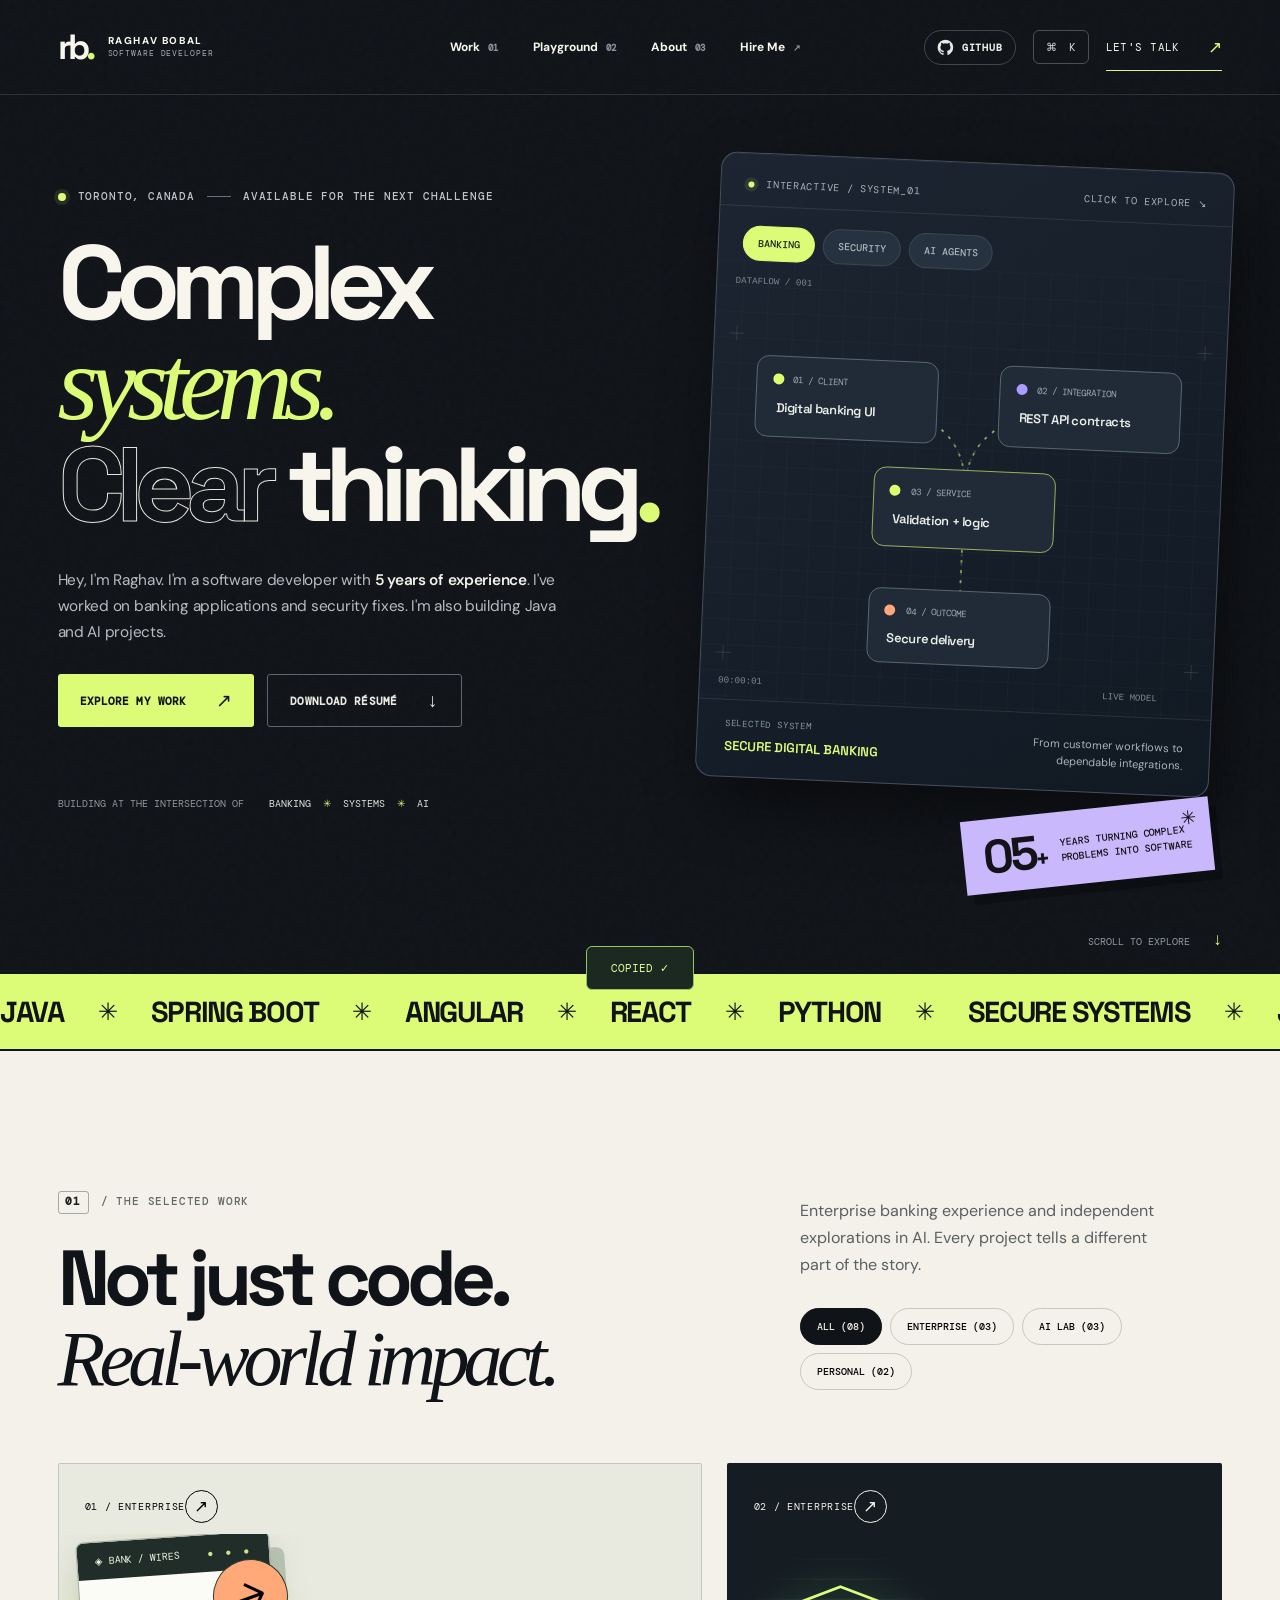
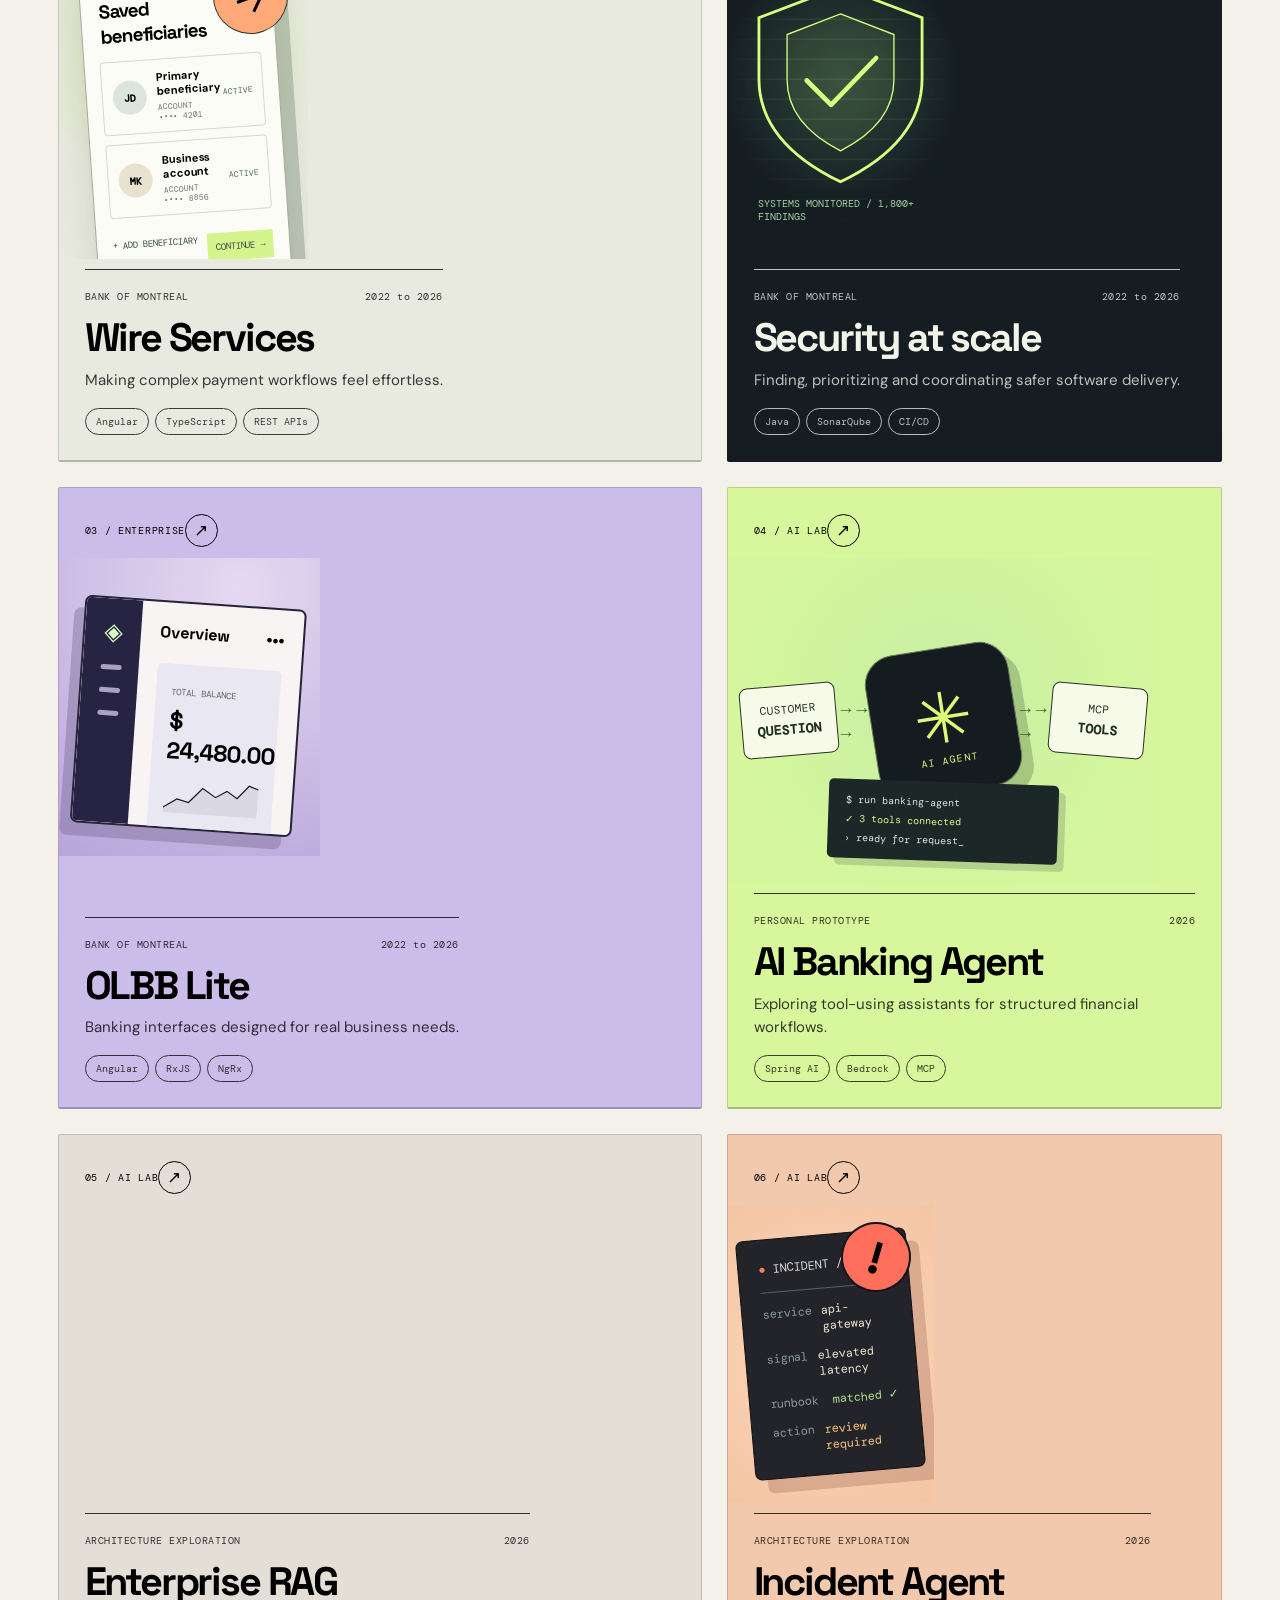
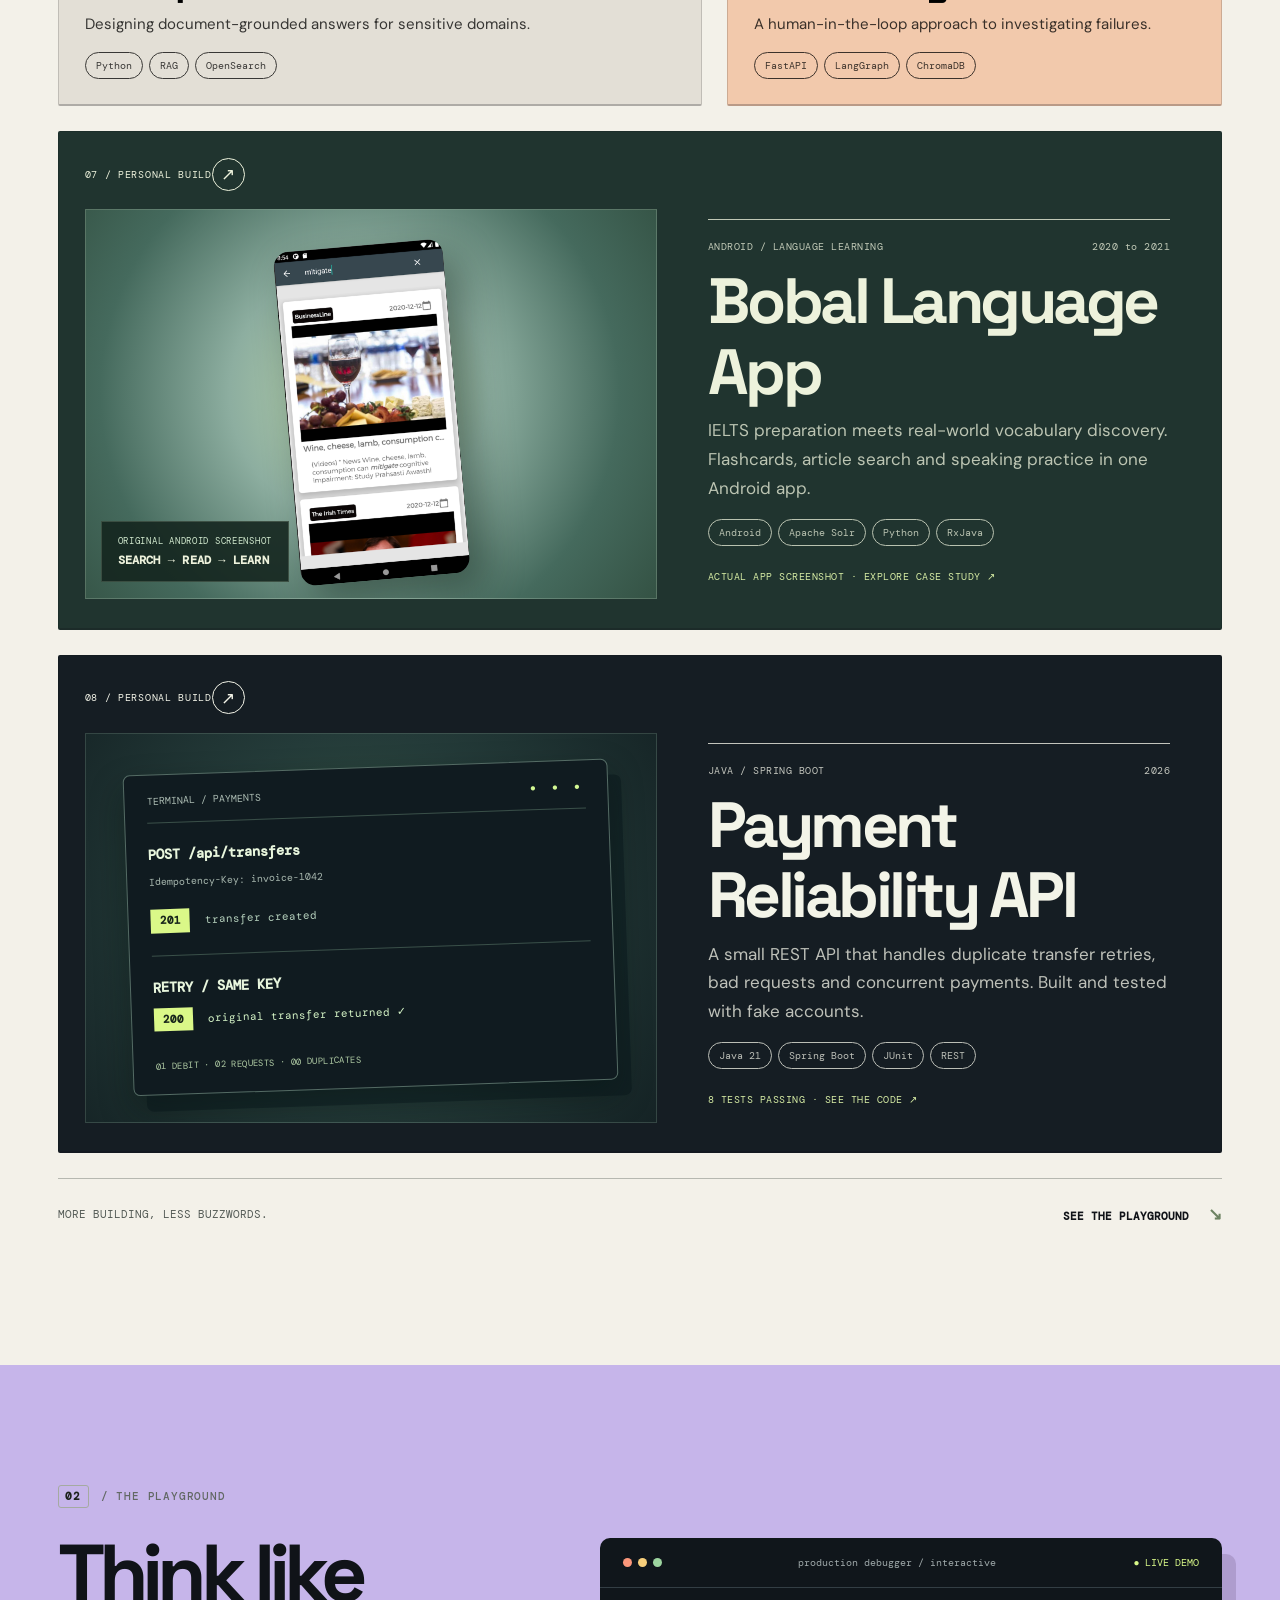
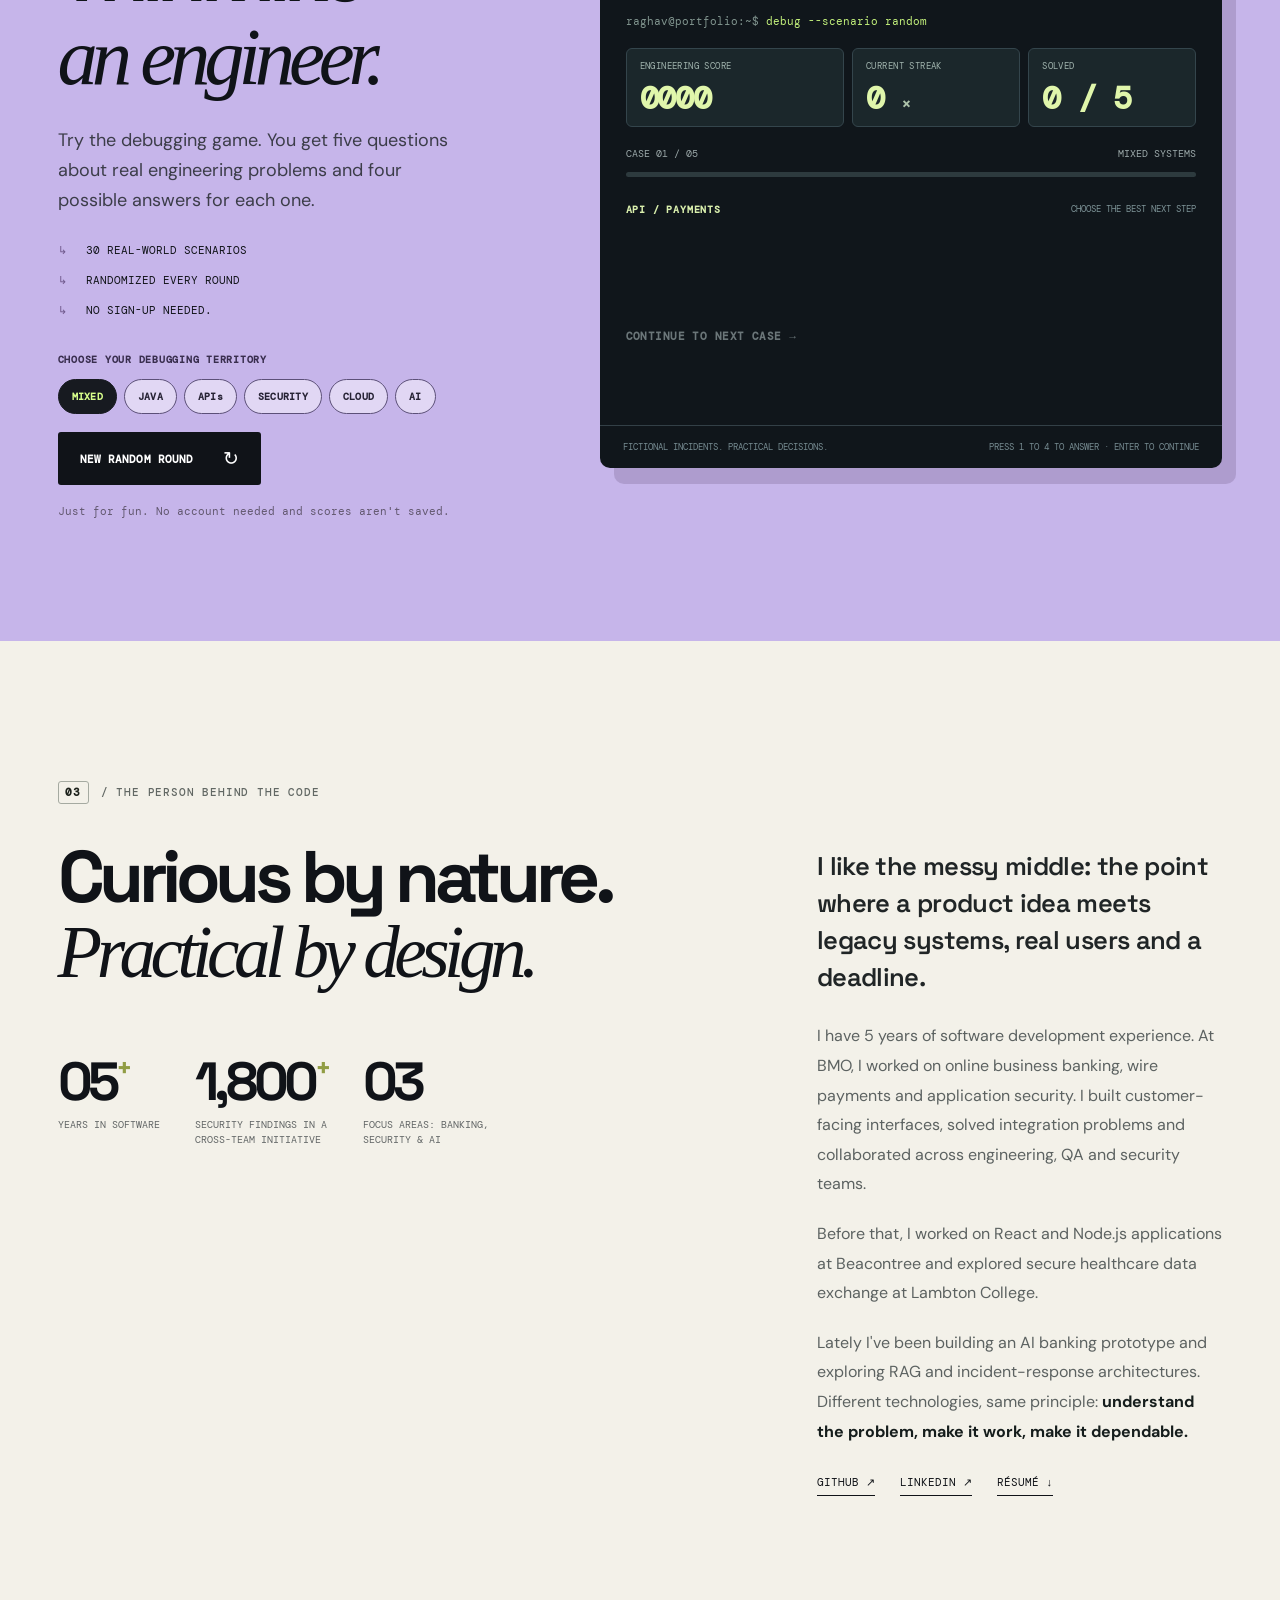
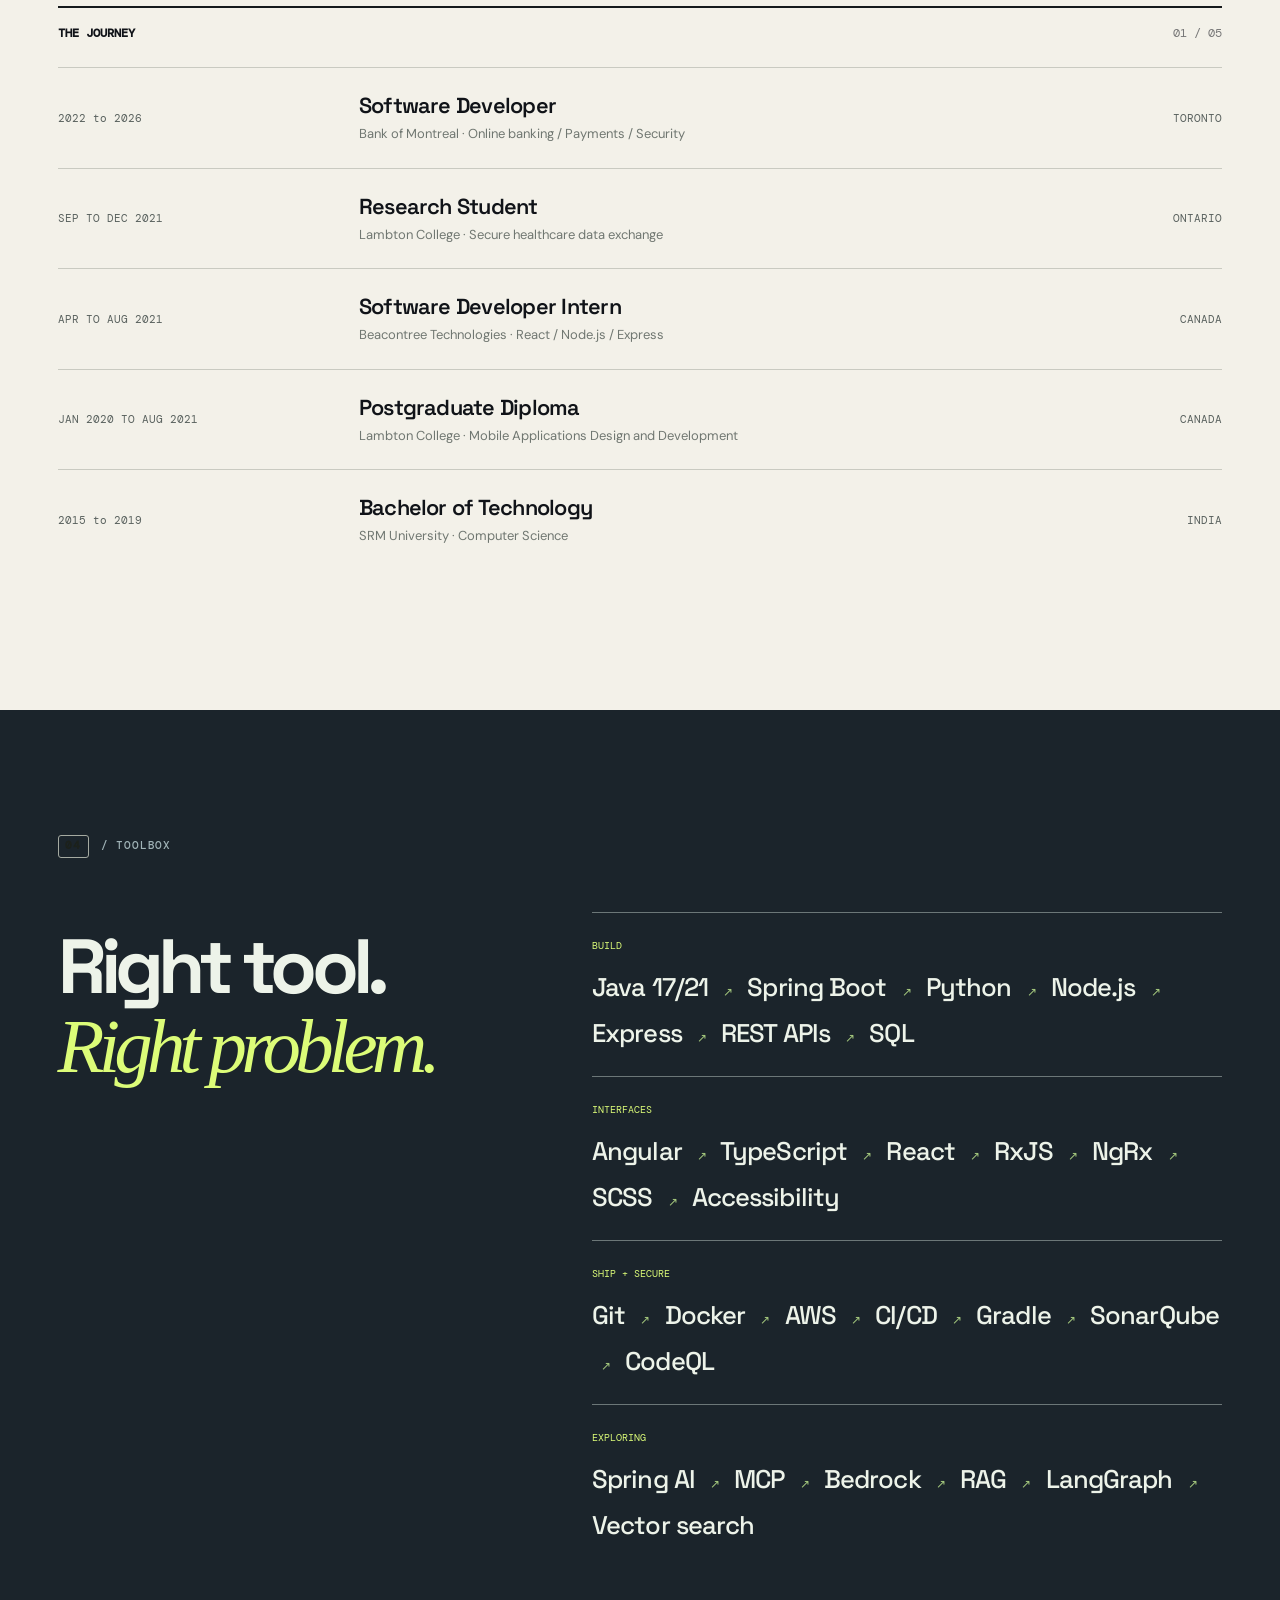
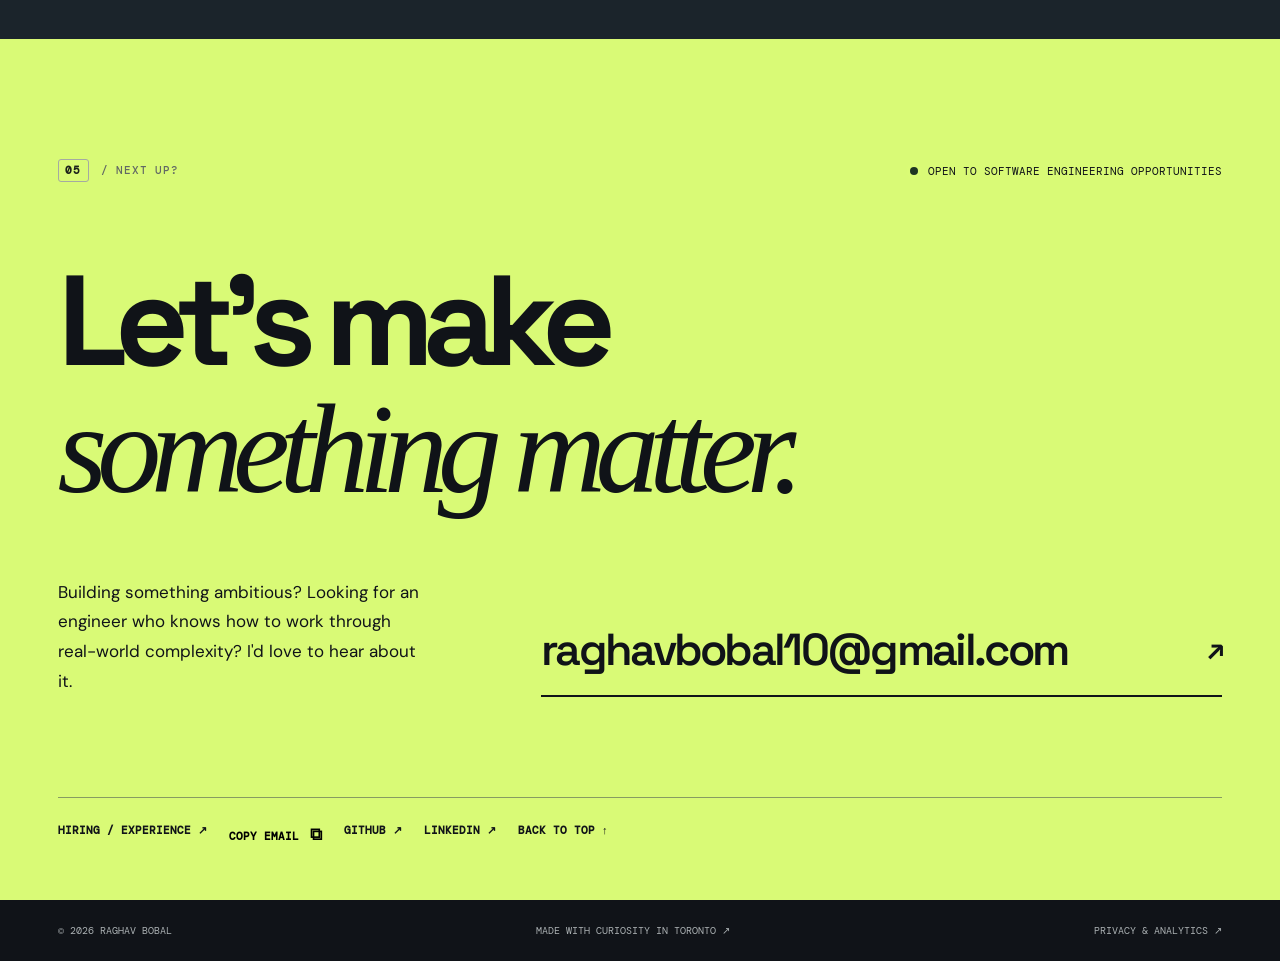
==== commit 361a4e61: "Clean up website and project copy" ====
--- a/index.html
+++ b/index.html
@@ -15,7 +15,7 @@
   <meta name="author" content="Raghav Bobal">
   <meta name="robots" content="index,follow,max-image-preview:large">
   <link rel="canonical" href="https://raghavbobal1.github.io/portfolio-website-latest/">
-  <meta property="og:site_name" content="Raghav Bobal — Software Developer">
+  <meta property="og:site_name" content="Raghav Bobal | Software Developer">
   <meta property="og:locale" content="en_CA">
   <meta name="twitter:title" content="Raghav Bobal | Toronto Software Developer">
   <meta name="twitter:description" content="Toronto software developer with 5 years of experience in Java, Spring Boot, Angular, React, REST APIs and secure enterprise banking. Explore projects and connect.">
@@ -52,7 +52,7 @@
         <div class="hero-copy">
           <div class="eyebrow hero-eyebrow"><span class="live-dot"></span> TORONTO, CANADA <span class="eyebrow-line"></span> AVAILABLE FOR THE NEXT CHALLENGE</div>
           <h1 id="hero-title">Complex<br><em>systems.</em><br><span class="outlined">Clear</span> thinking<span class="period">.</span></h1>
-          <p class="hero-description">Hey, I’m Raghav. A full-stack developer with <strong>5 years of experience</strong> making financial applications more useful, secure and reliable. Now exploring what AI can make possible.</p>
+          <p class="hero-description">Hey, I'm Raghav. I'm a software developer with <strong>5 years of experience</strong>. I've worked on banking applications and security fixes. I'm also building Java and AI projects.</p>
           <div class="hero-ctas"><a class="pill pill-lime" href="#work">EXPLORE MY WORK <span>↗</span></a><a class="pill pill-outline" href="assets/Raghav_Bobal_Resume.pdf" download>DOWNLOAD RÉSUMÉ <span>↓</span></a></div>
           <div class="hero-bottomline"><span>BUILDING AT THE INTERSECTION OF</span><span> BANKING <i>✳</i> SYSTEMS <i>✳</i> AI</span></div>
         </div>
@@ -86,9 +86,9 @@
     <section class="section works-section" id="work" aria-labelledby="work-title">
       <div class="section-heading"><div><div class="section-kicker"><span class="kicker-num">01</span> / THE SELECTED WORK</div><h2 id="work-title">Not just code.<br><em>Real-world impact.</em></h2></div><div class="heading-side"><p>Enterprise banking experience and independent explorations in AI. Every project tells a different part of the story.</p><div class="filter-row" role="group" aria-label="Filter projects"><button class="filter active" data-filter="all" aria-pressed="true">ALL (08)</button><button class="filter" data-filter="enterprise" aria-pressed="false">ENTERPRISE (03)</button><button class="filter" data-filter="lab" aria-pressed="false">AI LAB (03)</button><button class="filter" data-filter="personal" aria-pressed="false">PERSONAL (02)</button></div></div></div>
       <div class="project-grid" id="project-grid">
-        <button type="button" class="project-card size-large cream" data-project="wires" data-type="enterprise" aria-label="Open Wire Services case study"><div class="project-top"><span>01 / ENTERPRISE</span><span class="round-arrow">↗</span></div><div class="project-art art-wires"><div class="bank-app"><div class="app-top"><span>◈ BANK / WIRES</span><span>● ● ●</span></div><div class="beneficiary-title">Saved beneficiaries <span>↗</span></div><div class="beneficiary-line"><span class="person-icon">JD</span><span><strong>Primary beneficiary</strong><small>ACCOUNT •••• 4201</small></span><b>ACTIVE</b></div><div class="beneficiary-line"><span class="person-icon alt">MK</span><span><strong>Business account</strong><small>ACCOUNT •••• 8856</small></span><b>ACTIVE</b></div><div class="app-foot"><span>+ ADD BENEFICIARY</span><span>CONTINUE →</span></div></div><div class="floating-icon banking-icon">↗</div></div><div class="project-info"><div class="project-meta">BANK OF MONTREAL <span>2022—26</span></div><h3>Wire Services <span>↗</span></h3><p>Making complex payment workflows feel effortless.</p><div class="tags"><span>Angular</span><span>TypeScript</span><span>REST APIs</span></div></div></button>
-        <button type="button" class="project-card size-small midnight" data-project="security" data-type="enterprise" aria-label="Open Security and Quality case study"><div class="project-top"><span>02 / ENTERPRISE</span><span class="round-arrow">↗</span></div><div class="project-art art-security"><div class="scanner-lines"></div><div class="shield-drawing"><svg viewBox="0 0 240 245" aria-hidden="true"><path d="M120 20 L207 53 V118 Q207 186 120 228 Q33 186 33 118 V53Z" fill="none" stroke="#dafe81" stroke-width="3"/><path d="M120 49L177 71v48q0 47-57 76-57-29-57-76V71z" fill="#dafe81" fill-opacity=".08" stroke="#dafe81" stroke-width="1.4"/><path d="M84 120L110 146 158 96" fill="none" stroke="#dafe81" stroke-width="5" stroke-linecap="round" stroke-linejoin="round"/></svg></div><span class="scanner-caption">SYSTEMS MONITORED / 1,800+ FINDINGS</span></div><div class="project-info"><div class="project-meta">BANK OF MONTREAL <span>2022—26</span></div><h3>Security at scale <span>↗</span></h3><p>Finding, prioritizing and coordinating safer software delivery.</p><div class="tags"><span>Java</span><span>SonarQube</span><span>CI/CD</span></div></div></button>
-        <button type="button" class="project-card size-small lavender" data-project="olbb" data-type="enterprise" aria-label="Open Online Business Banking Lite case study"><div class="project-top"><span>03 / ENTERPRISE</span><span class="round-arrow">↗</span></div><div class="project-art art-olbb"><div class="olbb-window"><div class="olbb-sidebar"><span>◈</span><i></i><i></i><i></i></div><div class="olbb-content"><div class="olbb-topbar"><span>Overview</span><span>•••</span></div><div class="olbb-figures"><div><small>TOTAL BALANCE</small><strong>$ 24,480.00</strong></div><div class="olbb-chart"><svg viewBox="0 0 240 90"><path d="M0 77L34 54 64 61 98 23 132 44 160 26 187 43 216 9 240 17" stroke="#121720" stroke-width="3" fill="none" stroke-linecap="round"/><path d="M0 77L34 54 64 61 98 23 132 44 160 26 187 43 216 9 240 17V90H0Z" fill="#121720" fill-opacity=".07"/></svg></div></div><div class="olbb-bars"><i></i><i></i><i></i></div></div></div></div><div class="project-info"><div class="project-meta">BANK OF MONTREAL <span>2022—26</span></div><h3>OLBB Lite <span>↗</span></h3><p>Banking interfaces designed for real business needs.</p><div class="tags"><span>Angular</span><span>RxJS</span><span>NgRx</span></div></div></button>
+        <button type="button" class="project-card size-large cream" data-project="wires" data-type="enterprise" aria-label="Open Wire Services case study"><div class="project-top"><span>01 / ENTERPRISE</span><span class="round-arrow">↗</span></div><div class="project-art art-wires"><div class="bank-app"><div class="app-top"><span>◈ BANK / WIRES</span><span>● ● ●</span></div><div class="beneficiary-title">Saved beneficiaries <span>↗</span></div><div class="beneficiary-line"><span class="person-icon">JD</span><span><strong>Primary beneficiary</strong><small>ACCOUNT •••• 4201</small></span><b>ACTIVE</b></div><div class="beneficiary-line"><span class="person-icon alt">MK</span><span><strong>Business account</strong><small>ACCOUNT •••• 8856</small></span><b>ACTIVE</b></div><div class="app-foot"><span>+ ADD BENEFICIARY</span><span>CONTINUE →</span></div></div><div class="floating-icon banking-icon">↗</div></div><div class="project-info"><div class="project-meta">BANK OF MONTREAL <span>2022 to 2026</span></div><h3>Wire Services <span>↗</span></h3><p>Making complex payment workflows feel effortless.</p><div class="tags"><span>Angular</span><span>TypeScript</span><span>REST APIs</span></div></div></button>
+        <button type="button" class="project-card size-small midnight" data-project="security" data-type="enterprise" aria-label="Open Security and Quality case study"><div class="project-top"><span>02 / ENTERPRISE</span><span class="round-arrow">↗</span></div><div class="project-art art-security"><div class="scanner-lines"></div><div class="shield-drawing"><svg viewBox="0 0 240 245" aria-hidden="true"><path d="M120 20 L207 53 V118 Q207 186 120 228 Q33 186 33 118 V53Z" fill="none" stroke="#dafe81" stroke-width="3"/><path d="M120 49L177 71v48q0 47-57 76-57-29-57-76V71z" fill="#dafe81" fill-opacity=".08" stroke="#dafe81" stroke-width="1.4"/><path d="M84 120L110 146 158 96" fill="none" stroke="#dafe81" stroke-width="5" stroke-linecap="round" stroke-linejoin="round"/></svg></div><span class="scanner-caption">SYSTEMS MONITORED / 1,800+ FINDINGS</span></div><div class="project-info"><div class="project-meta">BANK OF MONTREAL <span>2022 to 2026</span></div><h3>Security at scale <span>↗</span></h3><p>Finding, prioritizing and coordinating safer software delivery.</p><div class="tags"><span>Java</span><span>SonarQube</span><span>CI/CD</span></div></div></button>
+        <button type="button" class="project-card size-small lavender" data-project="olbb" data-type="enterprise" aria-label="Open Online Business Banking Lite case study"><div class="project-top"><span>03 / ENTERPRISE</span><span class="round-arrow">↗</span></div><div class="project-art art-olbb"><div class="olbb-window"><div class="olbb-sidebar"><span>◈</span><i></i><i></i><i></i></div><div class="olbb-content"><div class="olbb-topbar"><span>Overview</span><span>•••</span></div><div class="olbb-figures"><div><small>TOTAL BALANCE</small><strong>$ 24,480.00</strong></div><div class="olbb-chart"><svg viewBox="0 0 240 90"><path d="M0 77L34 54 64 61 98 23 132 44 160 26 187 43 216 9 240 17" stroke="#121720" stroke-width="3" fill="none" stroke-linecap="round"/><path d="M0 77L34 54 64 61 98 23 132 44 160 26 187 43 216 9 240 17V90H0Z" fill="#121720" fill-opacity=".07"/></svg></div></div><div class="olbb-bars"><i></i><i></i><i></i></div></div></div></div><div class="project-info"><div class="project-meta">BANK OF MONTREAL <span>2022 to 2026</span></div><h3>OLBB Lite <span>↗</span></h3><p>Banking interfaces designed for real business needs.</p><div class="tags"><span>Angular</span><span>RxJS</span><span>NgRx</span></div></div></button>
         <button type="button" class="project-card size-large citrus" data-project="agent" data-type="lab" aria-label="Open AI Banking Agent case study"><div class="project-top"><span>04 / AI LAB</span><span class="round-arrow">↗</span></div><div class="project-art art-agent"><div class="agent-network"><div class="agent-node agent-input">CUSTOMER<br><b>QUESTION</b></div><div class="agent-connector">→ → →</div><div class="agent-core">✳<span>AI AGENT</span></div><div class="agent-connector">→ → →</div><div class="agent-node agent-output">MCP<br><b>TOOLS</b></div></div><div class="agent-terminal"><span>$ run banking-agent</span><span class="terminal-highlight">✓ 3 tools connected</span><span>› ready for request_</span></div></div><div class="project-info"><div class="project-meta">PERSONAL PROTOTYPE <span>2026</span></div><h3>AI Banking Agent <span>↗</span></h3><p>Exploring tool-using assistants for structured financial workflows.</p><div class="tags"><span>Spring AI</span><span>Bedrock</span><span>MCP</span></div></div></button>
         <button type="button" class="project-card size-small pale" data-project="rag" data-type="lab" aria-label="Open Enterprise RAG architecture case study"><div class="project-top"><span>05 / AI LAB</span><span class="round-arrow">↗</span></div><div class="project-art art-rag"><div class="rag-doc rag-doc-1"><i></i><i></i><i></i><i></i></div><div class="rag-doc rag-doc-2"><i></i><i></i><i></i><i></i></div><div class="rag-search">⌕ <span>Ask your knowledge base...</span><b>↗</b></div><div class="rag-waves">◌ ◌ ◌</div></div><div class="project-info"><div class="project-meta">ARCHITECTURE EXPLORATION <span>2026</span></div><h3>Enterprise RAG <span>↗</span></h3><p>Designing document-grounded answers for sensitive domains.</p><div class="tags"><span>Python</span><span>RAG</span><span>OpenSearch</span></div></div></button>
         <button type="button" class="project-card size-small peach" data-project="incident" data-type="lab" aria-label="Open Incident Agent architecture case study"><div class="project-top"><span>06 / AI LAB</span><span class="round-arrow">↗</span></div><div class="project-art art-incident"><div class="incident-console"><div><b>●</b> INCIDENT / #042</div><div>service <span>api-gateway</span></div><div>signal <span>elevated latency</span></div><div>runbook <span class="good">matched ✓</span></div><div>action <span class="warn">review required</span></div></div><div class="incident-circle">!</div></div><div class="project-info"><div class="project-meta">ARCHITECTURE EXPLORATION <span>2026</span></div><h3>Incident Agent <span>↗</span></h3><p>A human-in-the-loop approach to investigating failures.</p><div class="tags"><span>FastAPI</span><span>LangGraph</span><span>ChromaDB</span></div></div></button>
@@ -101,9 +101,9 @@
               <div class="bobal-visual-label"><span>ORIGINAL ANDROID SCREENSHOT</span><strong>SEARCH → READ → LEARN</strong></div>
             </div>
             <div class="project-info">
-              <div class="project-meta">ANDROID / LANGUAGE LEARNING <span>2020—21</span></div>
+              <div class="project-meta">ANDROID / LANGUAGE LEARNING <span>2020 to 2021</span></div>
               <h3>Bobal Language App <span>↗</span></h3>
-              <p>IELTS preparation meets real-world vocabulary discovery. Flashcards, article search, and speaking practice in one Android experience.</p>
+              <p>IELTS preparation meets real-world vocabulary discovery. Flashcards, article search and speaking practice in one Android app.</p>
               <div class="tags"><span>Android</span><span>Apache Solr</span><span>Python</span><span>RxJava</span></div>
               <span class="bobal-card-footnote">ACTUAL APP SCREENSHOT · EXPLORE CASE STUDY ↗</span>
             </div>
@@ -141,8 +141,8 @@
       <div class="play-left">
         <div class="section-kicker"><span class="kicker-num">02</span> / THE PLAYGROUND</div>
         <h2 id="play-title">Think like<br><em>an engineer.</em></h2>
-        <p>Take a shot at the production debugger. Five randomly selected engineering incidents, four possible fixes, and one chance to make the right call.</p>
-        <div class="play-points"><span><i>↳</i> 30 REAL-WORLD SCENARIOS</span><span><i>↳</i> RANDOMIZED EVERY ROUND</span><span><i>↳</i> NO SIGN-UP. NO TRACKING.</span></div>
+        <p>Try the debugging game. You get five questions about real engineering problems and four possible answers for each one.</p>
+        <div class="play-points"><span><i>↳</i> 30 REAL-WORLD SCENARIOS</span><span><i>↳</i> RANDOMIZED EVERY ROUND</span><span><i>↳</i> NO SIGN-UP NEEDED.</span></div>
         <div class="challenge-select-label" id="challenge-select-label">CHOOSE YOUR DEBUGGING TERRITORY</div>
         <div class="challenge-categories" role="group" aria-labelledby="challenge-select-label">
           <button type="button" class="challenge-category active" data-category="mixed" aria-pressed="true">MIXED</button>
@@ -153,10 +153,10 @@
           <button type="button" class="challenge-category" data-category="ai" aria-pressed="false">AI</button>
         </div>
         <button class="pill pill-dark" id="challenge-restart" type="button">NEW RANDOM ROUND <span>↻</span></button>
-        <p class="challenge-smallprint">Just a playful skills challenge—no leaderboard, accounts, or saved scores.</p>
+        <p class="challenge-smallprint">Just for fun. No account needed and scores aren't saved.</p>
       </div>
       <div class="play-right">
-        <div class="terminal-header"><span class="terminal-dots"><i></i><i></i><i></i></span><span>production-debugger — interactive</span><span>● LIVE DEMO</span></div>
+        <div class="terminal-header"><span class="terminal-dots"><i></i><i></i><i></i></span><span>production debugger / interactive</span><span>● LIVE DEMO</span></div>
         <div class="terminal-content">
           <div class="code-small">raghav@portfolio:~$ <span>debug --scenario random</span></div>
           <div class="challenge-dashboard" aria-label="Challenge statistics">
@@ -176,11 +176,11 @@
           </div>
           <button class="next-case" id="next-case" type="button" disabled>CONTINUE TO NEXT CASE →</button>
         </div>
-        <div class="terminal-footer"><span>FICTIONAL INCIDENTS. PRACTICAL DECISIONS.</span><span>PRESS 1–4 TO ANSWER · ENTER TO CONTINUE</span></div>
+        <div class="terminal-footer"><span>FICTIONAL INCIDENTS. PRACTICAL DECISIONS.</span><span>PRESS 1 TO 4 TO ANSWER · ENTER TO CONTINUE</span></div>
       </div>
     </section>
 
-    <section class="section philosophy" id="about" aria-labelledby="about-title"><div class="section-kicker"><span class="kicker-num">03</span> / THE PERSON BEHIND THE CODE</div><div class="about-layout"><div><h2 id="about-title">Curious by nature.<br><em>Practical by design.</em></h2><div class="about-stats"><div><strong>05<span>+</span></strong><span>YEARS IN SOFTWARE</span></div><div><strong>1,800<span>+</span></strong><span>SECURITY FINDINGS IN A<br>CROSS-TEAM INITIATIVE</span></div><div><strong>03</strong><span>FOCUS AREAS: BANKING,<br>SECURITY & AI</span></div></div></div><div class="about-story"><p class="about-lede">I like the messy middle: the point where a product idea meets legacy systems, real users and a deadline.</p><p>I have 5 years of software development experience. At BMO, I worked on online business banking, wire payments and application security. I built customer-facing interfaces, solved integration problems and collaborated across engineering, QA and security teams.</p><p>Before that, I worked on React and Node.js applications at Beacontree and explored secure healthcare data exchange at Lambton College.</p><p>Lately I've been building an AI banking prototype and exploring RAG and incident-response architectures. Different technologies, same principle: <em>understand the problem, make it work, make it dependable.</em></p><div class="about-social"><a href="https://github.com/raghavbobal1" target="_blank" rel="noopener noreferrer">GITHUB ↗</a><a href="https://www.linkedin.com/in/raghavbobal1/" target="_blank" rel="noopener noreferrer">LINKEDIN ↗</a><a href="assets/Raghav_Bobal_Resume.pdf" download>RÉSUMÉ ↓</a></div></div></div><div class="experience"><div class="experience-title">THE JOURNEY <span>01—05</span></div><div class="experience-row"><span>2022 — 2026</span><div><strong>Software Developer</strong><small>Bank of Montreal · Online banking / Payments / Security</small></div><b>TORONTO</b></div><div class="experience-row"><span>SEP — DEC 2021</span><div><strong>Research Student</strong><small>Lambton College · Secure healthcare data exchange</small></div><b>ONTARIO</b></div><div class="experience-row"><span>APR — AUG 2021</span><div><strong>Software Developer Intern</strong><small>Beacontree Technologies · React / Node.js / Express</small></div><b>CANADA</b></div><div class="experience-row"><span>JAN 2020 — AUG 2021</span><div><strong>Postgraduate Diploma</strong><small>Lambton College · Mobile Applications Design and Development</small></div><b>CANADA</b></div><div class="experience-row"><span>2015 — 2019</span><div><strong>Bachelor of Technology</strong><small>SRM University · Computer Science</small></div><b>INDIA</b></div></div></section>
+    <section class="section philosophy" id="about" aria-labelledby="about-title"><div class="section-kicker"><span class="kicker-num">03</span> / THE PERSON BEHIND THE CODE</div><div class="about-layout"><div><h2 id="about-title">Curious by nature.<br><em>Practical by design.</em></h2><div class="about-stats"><div><strong>05<span>+</span></strong><span>YEARS IN SOFTWARE</span></div><div><strong>1,800<span>+</span></strong><span>SECURITY FINDINGS IN A<br>CROSS-TEAM INITIATIVE</span></div><div><strong>03</strong><span>FOCUS AREAS: BANKING,<br>SECURITY & AI</span></div></div></div><div class="about-story"><p class="about-lede">I like the messy middle: the point where a product idea meets legacy systems, real users and a deadline.</p><p>I have 5 years of software development experience. At BMO, I worked on online business banking, wire payments and application security. I built customer-facing interfaces, solved integration problems and collaborated across engineering, QA and security teams.</p><p>Before that, I worked on React and Node.js applications at Beacontree and explored secure healthcare data exchange at Lambton College.</p><p>Lately I've been building an AI banking prototype and exploring RAG and incident-response architectures. Different technologies, same principle: <em>understand the problem, make it work, make it dependable.</em></p><div class="about-social"><a href="https://github.com/raghavbobal1" target="_blank" rel="noopener noreferrer">GITHUB ↗</a><a href="https://www.linkedin.com/in/raghavbobal1/" target="_blank" rel="noopener noreferrer">LINKEDIN ↗</a><a href="assets/Raghav_Bobal_Resume.pdf" download>RÉSUMÉ ↓</a></div></div></div><div class="experience"><div class="experience-title">THE JOURNEY <span>01 / 05</span></div><div class="experience-row"><span>2022 to 2026</span><div><strong>Software Developer</strong><small>Bank of Montreal · Online banking / Payments / Security</small></div><b>TORONTO</b></div><div class="experience-row"><span>SEP TO DEC 2021</span><div><strong>Research Student</strong><small>Lambton College · Secure healthcare data exchange</small></div><b>ONTARIO</b></div><div class="experience-row"><span>APR TO AUG 2021</span><div><strong>Software Developer Intern</strong><small>Beacontree Technologies · React / Node.js / Express</small></div><b>CANADA</b></div><div class="experience-row"><span>JAN 2020 TO AUG 2021</span><div><strong>Postgraduate Diploma</strong><small>Lambton College · Mobile Applications Design and Development</small></div><b>CANADA</b></div><div class="experience-row"><span>2015 to 2019</span><div><strong>Bachelor of Technology</strong><small>SRM University · Computer Science</small></div><b>INDIA</b></div></div></section>
 
     <section class="stack-section" aria-labelledby="stack-title"><div class="stack-wrap"><div class="section-kicker"><span class="kicker-num">04</span> / TOOLBOX</div><h2 id="stack-title">Right tool.<br><em>Right problem.</em></h2><div class="stack-groups"><div class="stack-group"><span>BUILD</span><p>Java 17/21 <b>↗</b> Spring Boot <b>↗</b> Python <b>↗</b> Node.js <b>↗</b> Express <b>↗</b> REST APIs <b>↗</b> SQL</p></div><div class="stack-group"><span>INTERFACES</span><p>Angular <b>↗</b> TypeScript <b>↗</b> React <b>↗</b> RxJS <b>↗</b> NgRx <b>↗</b> SCSS <b>↗</b> Accessibility</p></div><div class="stack-group"><span>SHIP + SECURE</span><p>Git <b>↗</b> Docker <b>↗</b> AWS <b>↗</b> CI/CD <b>↗</b> Gradle <b>↗</b> SonarQube <b>↗</b> CodeQL</p></div><div class="stack-group"><span>EXPLORING</span><p>Spring AI <b>↗</b> MCP <b>↗</b> Bedrock <b>↗</b> RAG <b>↗</b> LangGraph <b>↗</b> Vector search</p></div></div></div></section>
 
--- a/styles.css
+++ b/styles.css
@@ -79,3 +79,24 @@
 .challenge-result>p{font:12px/1.7 var(--mono);color:#e2e9db;margin:12px 0 0}
 @media(max-width:950px){.challenge-dashboard strong{font-size:24px}.challenge-dashboard>div{padding:12px 10px}.challenge-select-label{margin-top:12px}}
 @media(max-width:620px){.challenge-categories{gap:7px}.challenge-category{padding:10px 11px;font-size:9px}.challenge-dashboard{gap:6px}.challenge-dashboard>div{padding:11px 8px}.challenge-dashboard span{font-size:8px}.challenge-dashboard strong{font-size:20px}.terminal-content{padding:18px}.question-progress{font-size:9px}.challenge-description{font-size:19px}.challenge-question-head{flex-wrap:wrap;gap:4px}.challenge-difficulty{font-size:8px}.challenge-option{font-size:11px;min-height:54px}.terminal-footer{flex-wrap:wrap;line-height:1.5}}
+
+
+/* Payments case study: uses the same wide-card layout as the Bobal project. */
+.paymentlab-card{grid-column:1 / -1}
+.paymentlab-panel{display:grid;grid-template-columns:1.08fr .92fr;gap:clamp(24px,4vw,80px);align-items:center;margin-top:14px}
+.paymentlab-visual{min-height:390px;background:radial-gradient(circle at 48% 45%,#355544 0%,#243b39 48%,#152325 100%);display:flex;justify-content:center;align-items:center;overflow:hidden;border:1px solid #a8c7b433}
+.paymentlab-window{width:min(85%,490px);background:#101b20;border:1px solid #546b64;border-radius:7px;box-shadow:13px 16px 0 #0614186e,0 15px 33px #07120d67;transform:rotate(-2deg);padding:19px 22px 22px;font-family:var(--mono)}
+.paymentlab-window-head{display:flex;align-items:center;justify-content:space-between;color:#acbcb3;font-size:10px;border-bottom:1px solid #3a5049;padding-bottom:15px;margin-bottom:22px}
+.paymentlab-window-head span:last-child{color:#d3f893;letter-spacing:5px}
+.paymentlab-request{font:700 14px var(--mono);color:#e8f6dd;margin-bottom:12px}
+.paymentlab-key{font:10px var(--mono);color:#a8b8af;margin-bottom:21px;overflow-wrap:anywhere}
+.paymentlab-response{color:#b6d1bd;font:11px/1.6 var(--mono)}
+.paymentlab-response span{display:inline-block;color:#16231a;background:#daf888;padding:3px 9px;margin-right:8px;font-weight:700}
+.paymentlab-response.replay{color:#d6f5c7}
+.paymentlab-divider{height:1px;background:#3a5049;margin:22px 0}
+.paymentlab-foot{font:9px var(--mono);color:#afcba4;margin-top:29px;letter-spacing:.045em}
+.paymentlab-card .project-info{padding:14px clamp(0px,2vw,25px) 20px 0}
+.paymentlab-card .project-info h3{font-size:clamp(37px,5vw,68px)}
+.paymentlab-card .project-info p{max-width:510px;font-size:17px;line-height:1.7}
+@media(max-width:950px){.paymentlab-panel{grid-template-columns:1fr 1fr;gap:24px}.paymentlab-visual{min-height:330px}.paymentlab-window{width:92%;padding:14px}.paymentlab-card .project-info h3{font-size:clamp(30px,4vw,52px)}}
+@media(max-width:620px){.paymentlab-panel{grid-template-columns:1fr;gap:10px}.paymentlab-visual{min-height:310px;margin:0 -22px}.paymentlab-window{width:88%}.paymentlab-card .project-info{padding:12px 0 5px}.paymentlab-card .project-info h3{font-size:42px}.paymentlab-card .project-info p{font-size:15px}}
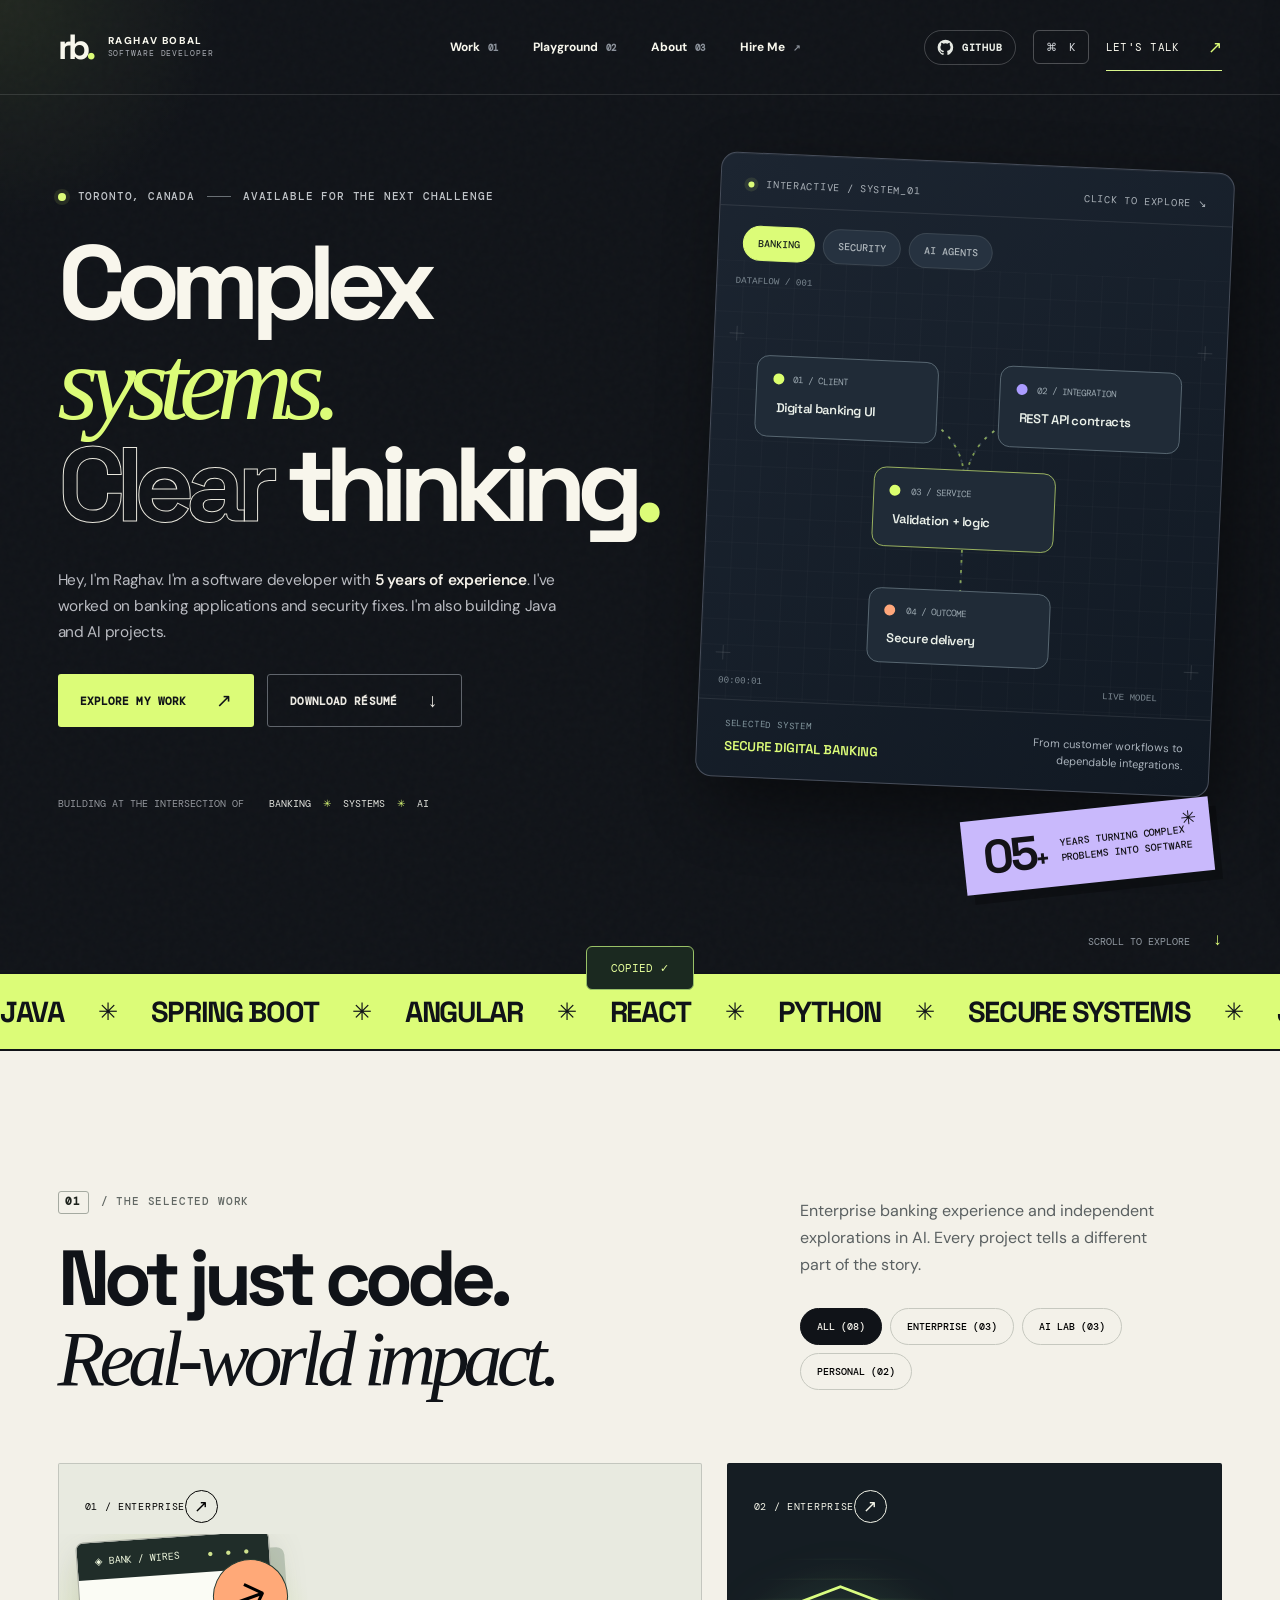
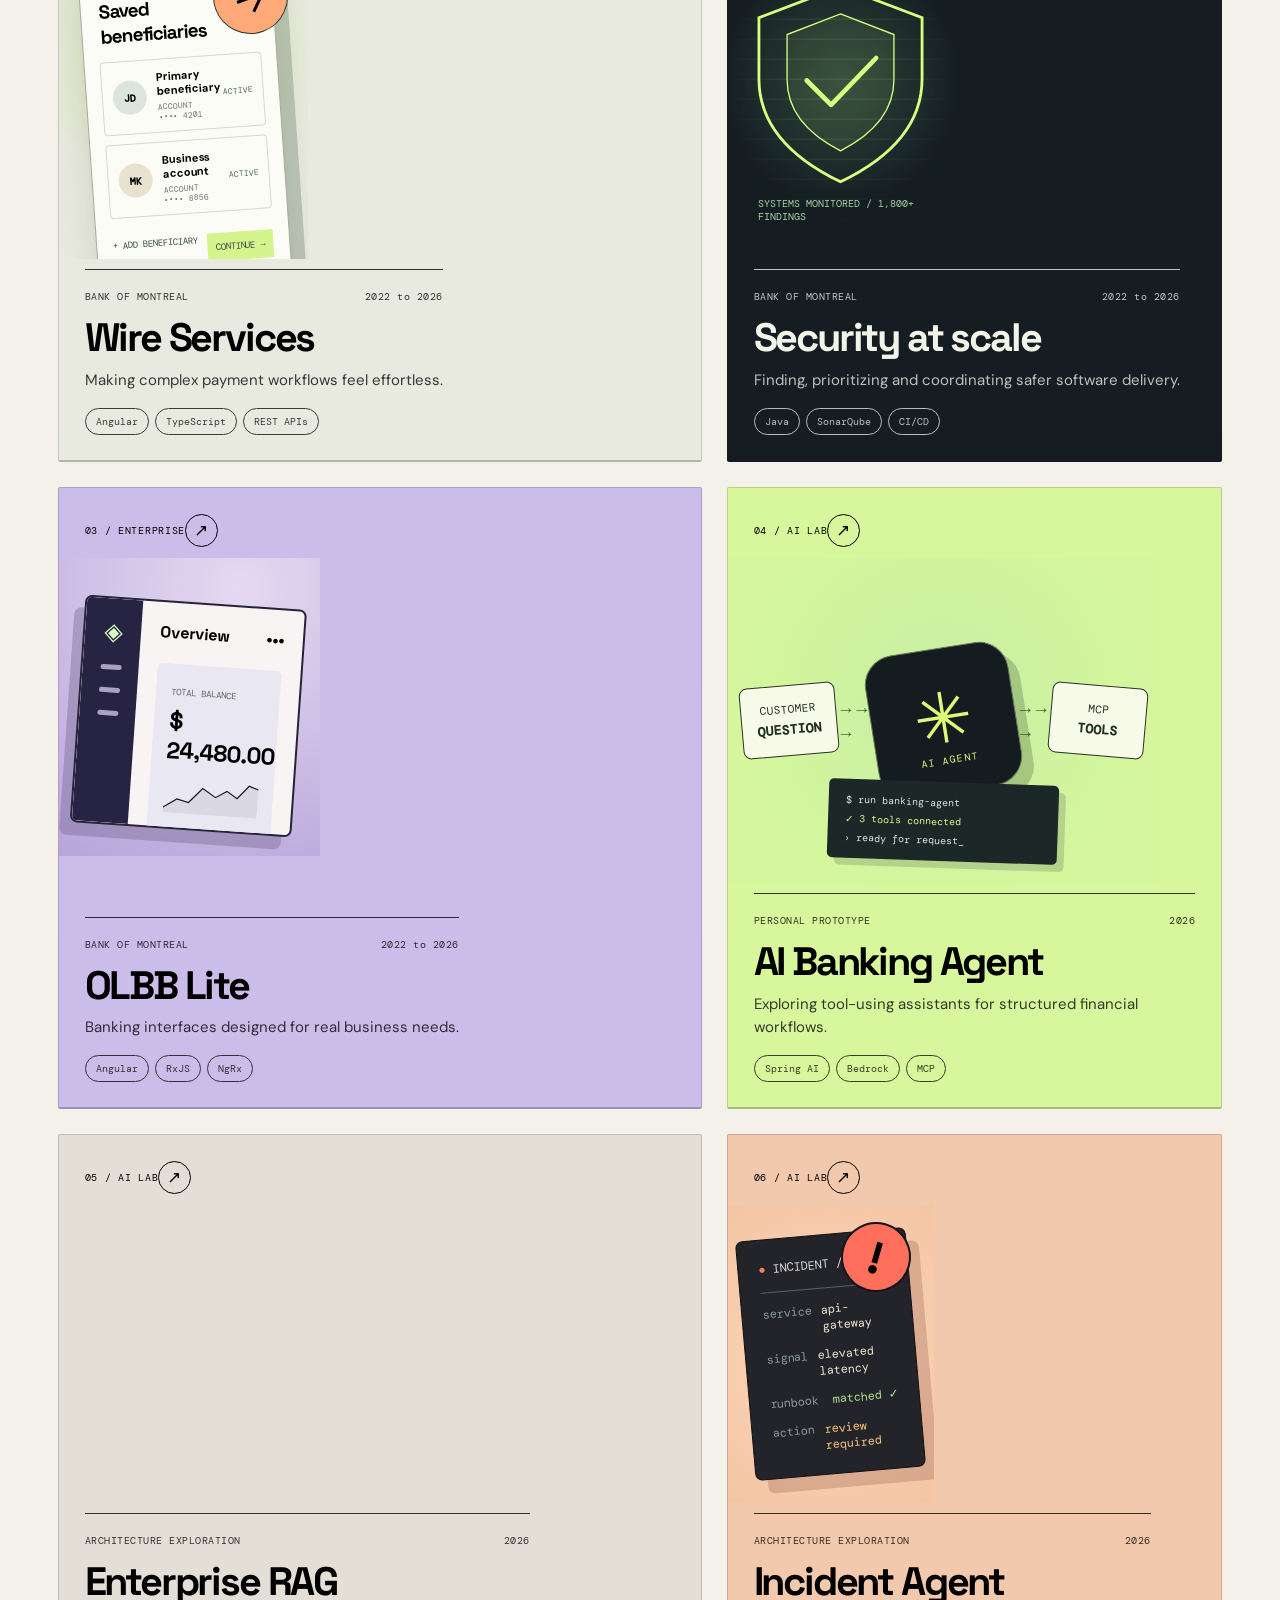
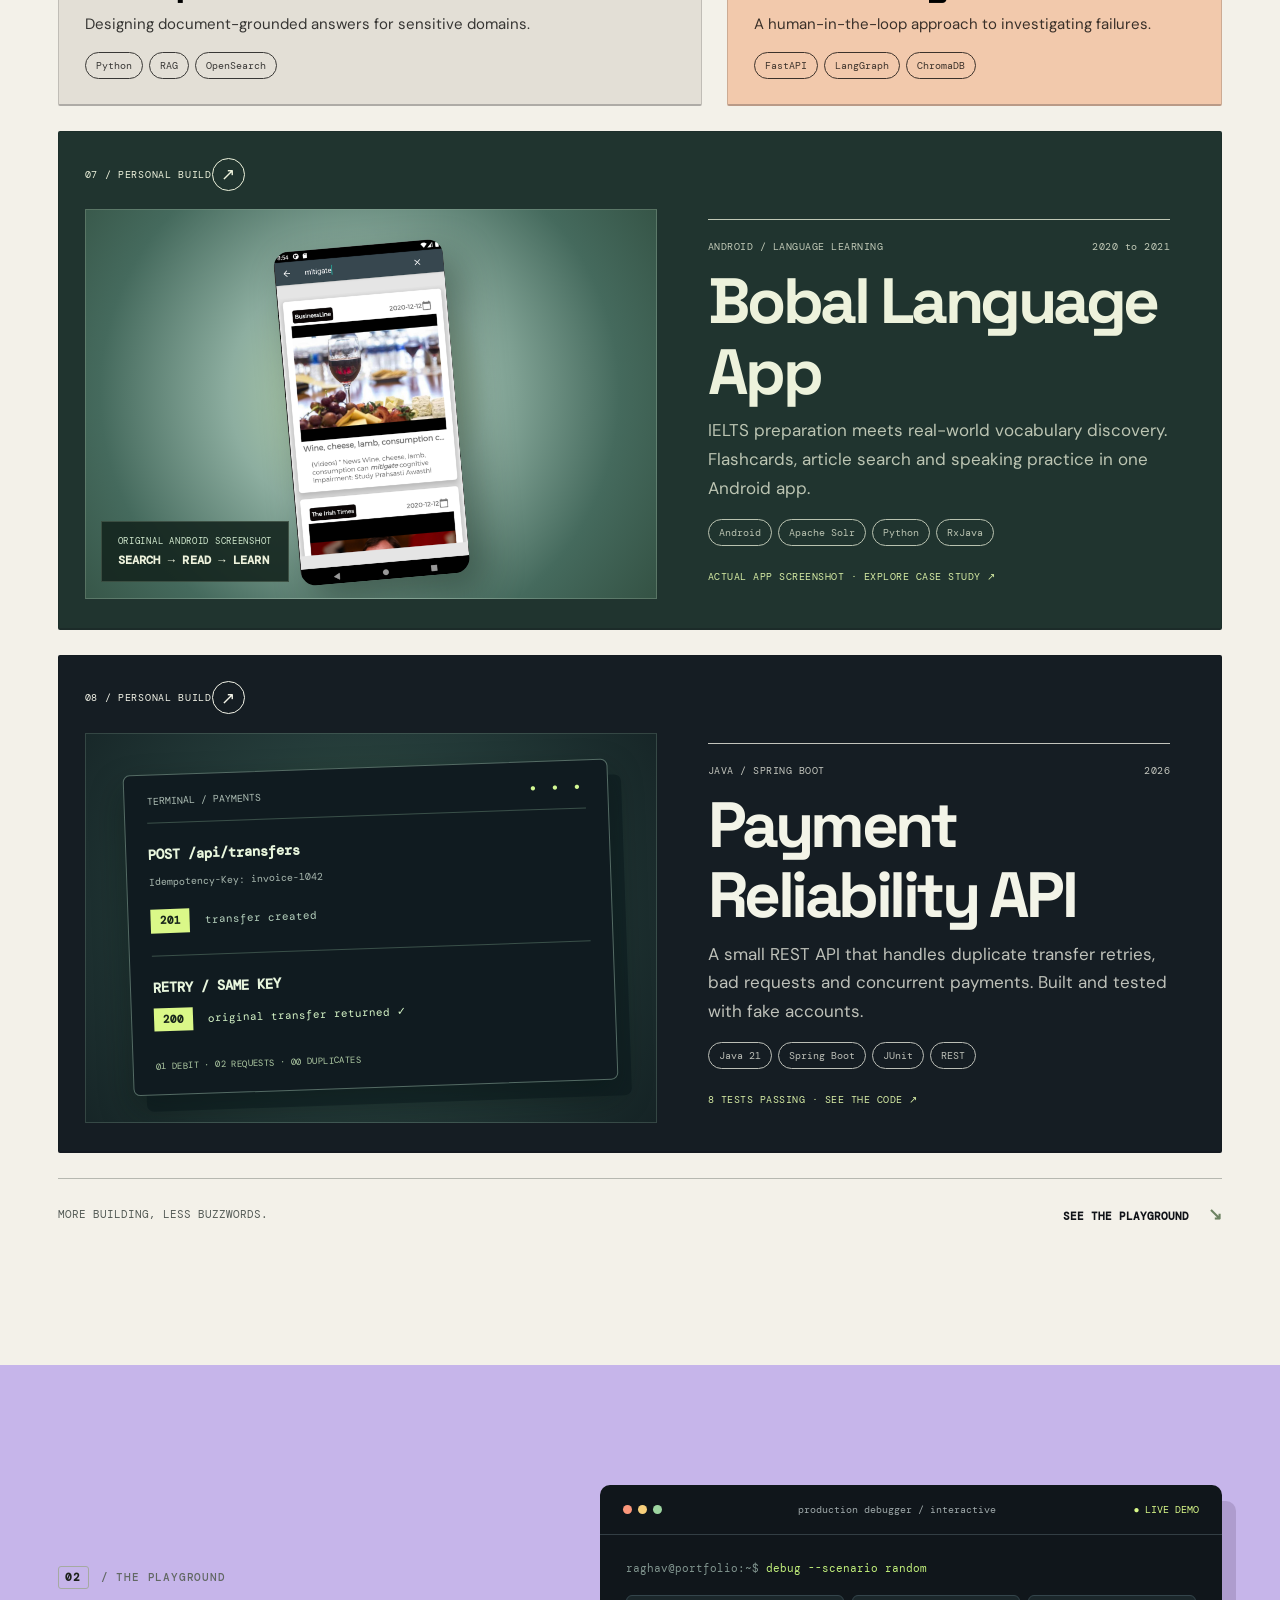
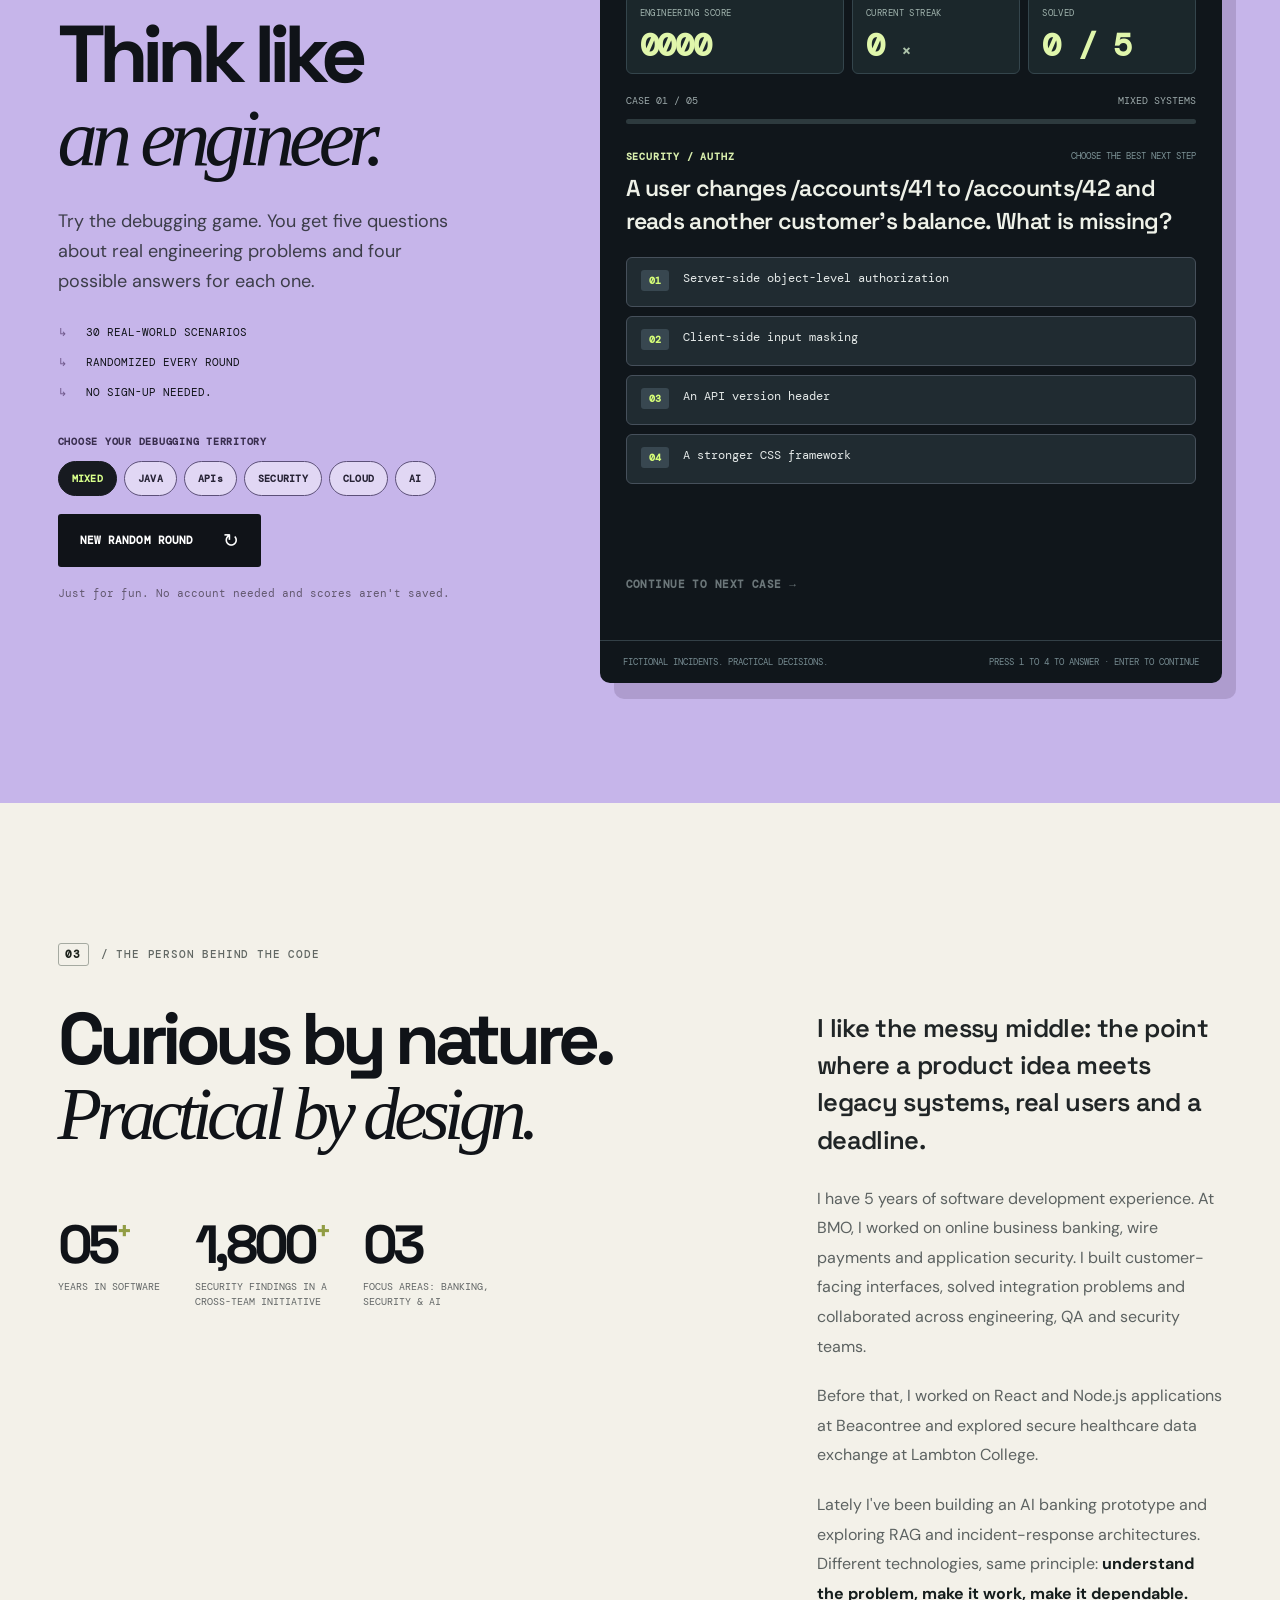
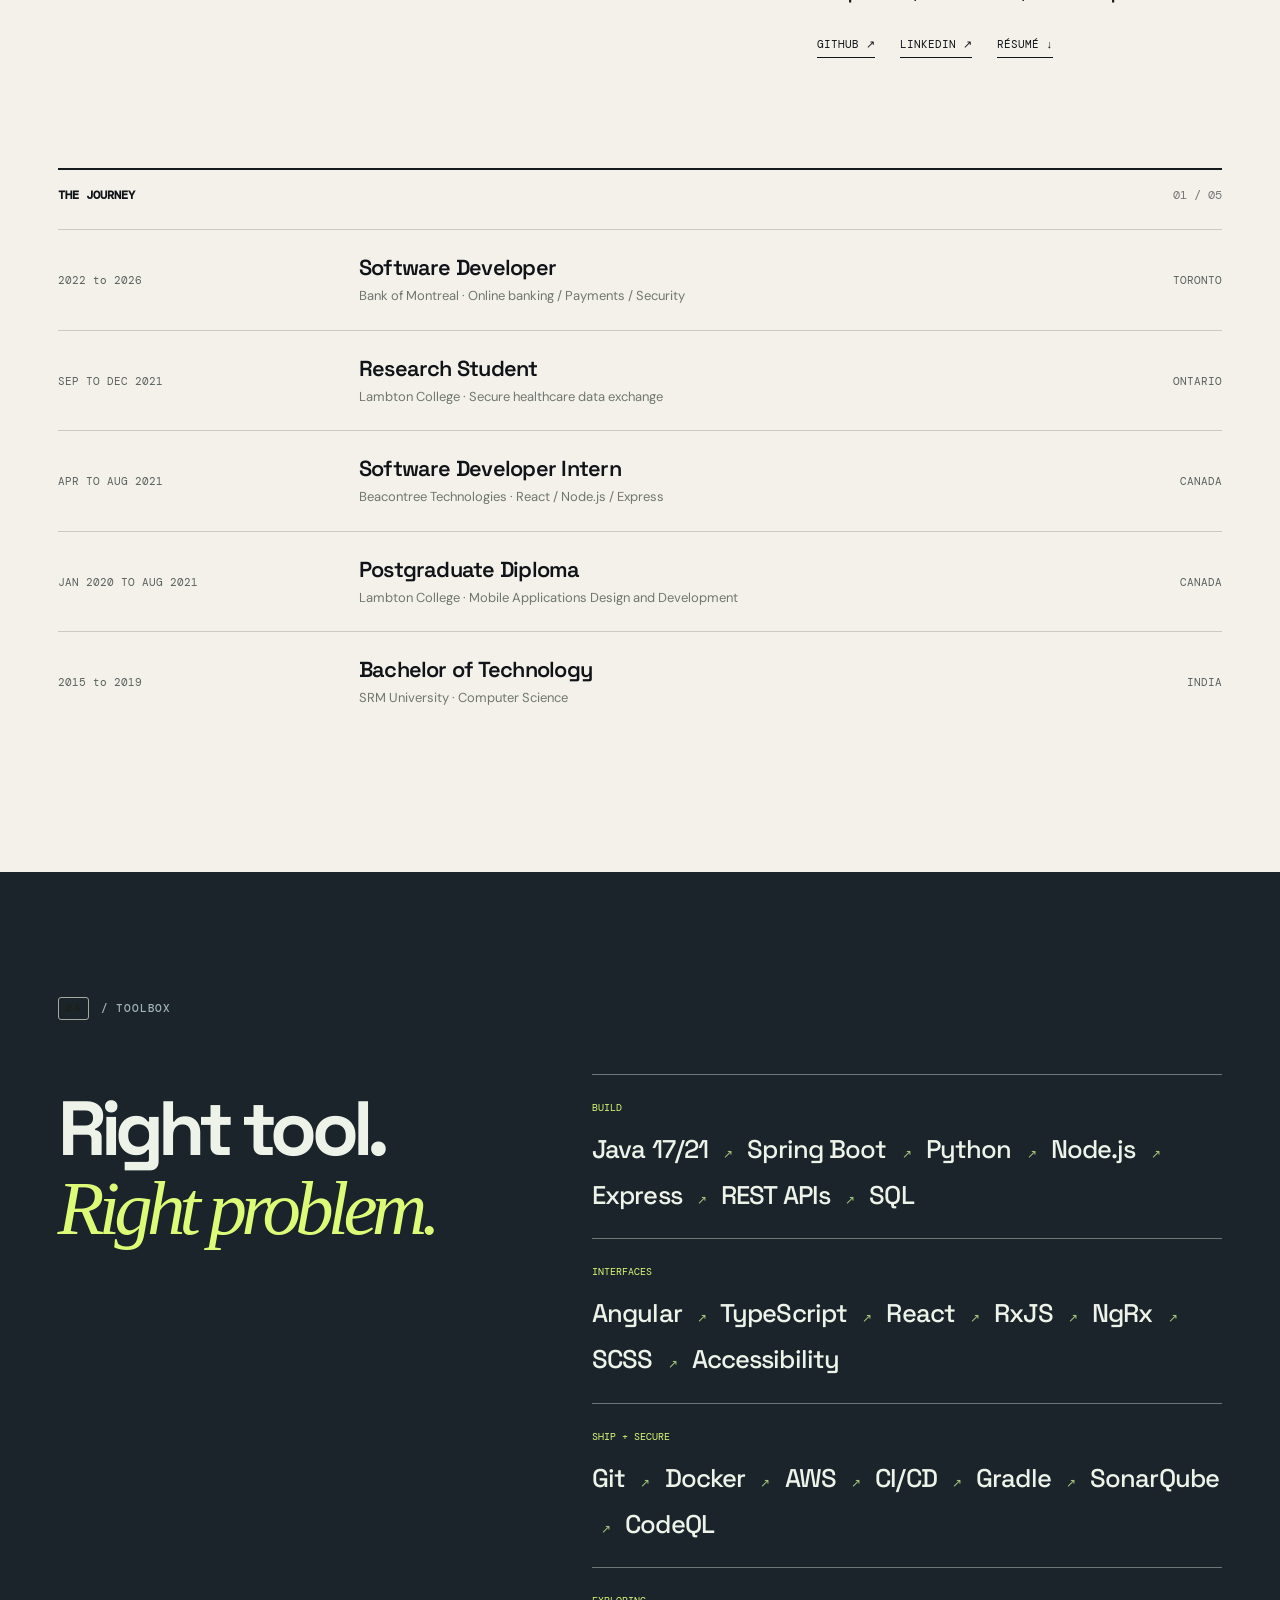
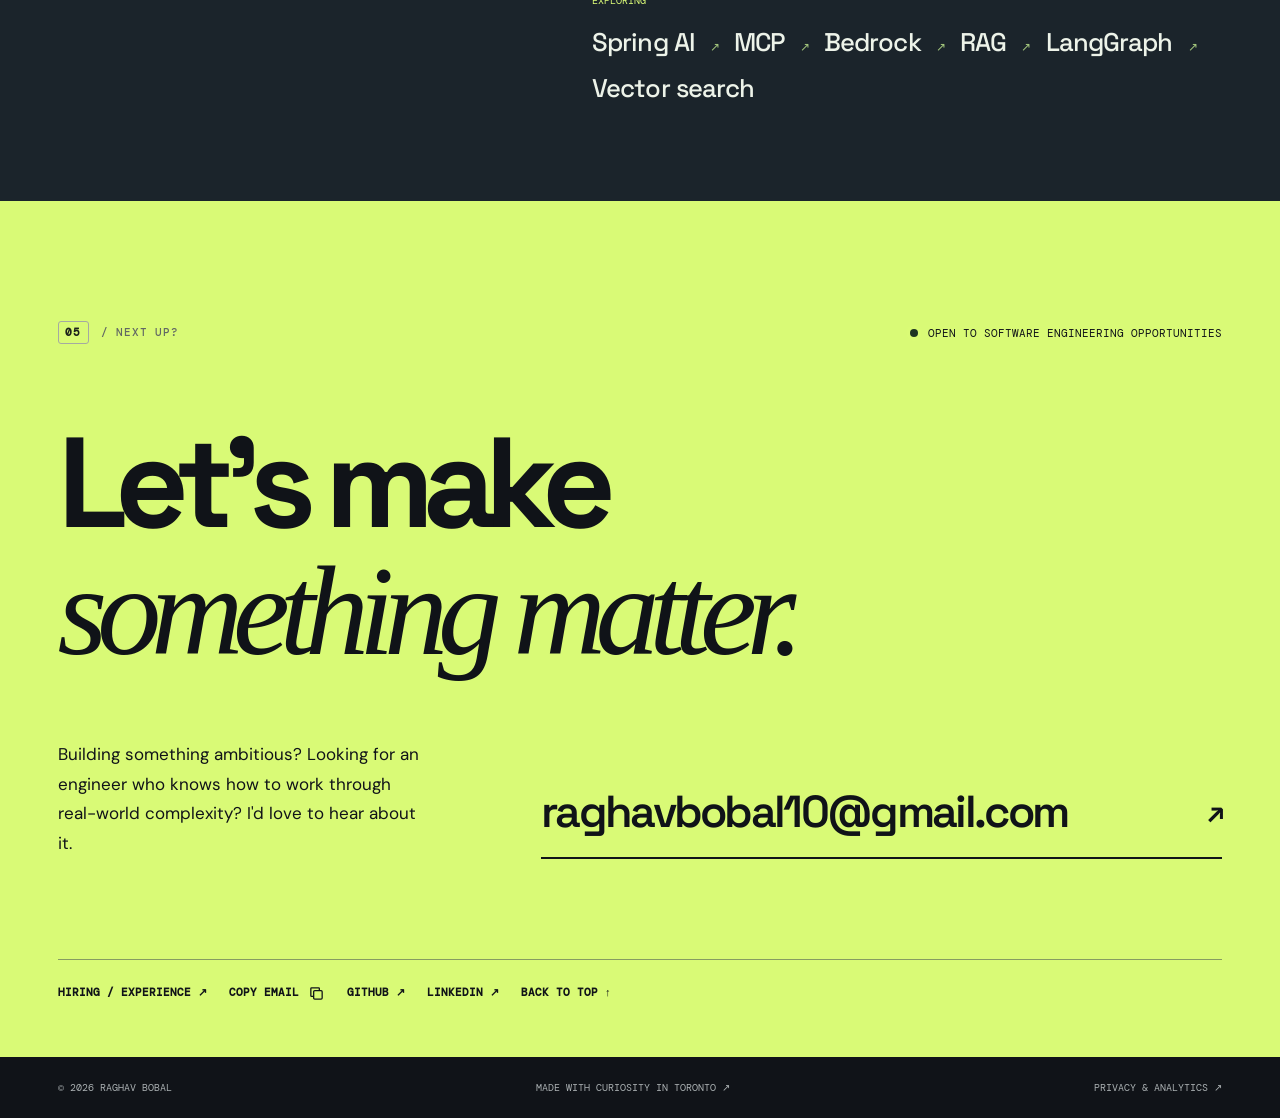
==== commit 285ebbe1: "Align copy email button and confirm clipboard state" ====
--- a/index.html
+++ b/index.html
@@ -184,7 +184,7 @@
 
     <section class="stack-section" aria-labelledby="stack-title"><div class="stack-wrap"><div class="section-kicker"><span class="kicker-num">04</span> / TOOLBOX</div><h2 id="stack-title">Right tool.<br><em>Right problem.</em></h2><div class="stack-groups"><div class="stack-group"><span>BUILD</span><p>Java 17/21 <b>↗</b> Spring Boot <b>↗</b> Python <b>↗</b> Node.js <b>↗</b> Express <b>↗</b> REST APIs <b>↗</b> SQL</p></div><div class="stack-group"><span>INTERFACES</span><p>Angular <b>↗</b> TypeScript <b>↗</b> React <b>↗</b> RxJS <b>↗</b> NgRx <b>↗</b> SCSS <b>↗</b> Accessibility</p></div><div class="stack-group"><span>SHIP + SECURE</span><p>Git <b>↗</b> Docker <b>↗</b> AWS <b>↗</b> CI/CD <b>↗</b> Gradle <b>↗</b> SonarQube <b>↗</b> CodeQL</p></div><div class="stack-group"><span>EXPLORING</span><p>Spring AI <b>↗</b> MCP <b>↗</b> Bedrock <b>↗</b> RAG <b>↗</b> LangGraph <b>↗</b> Vector search</p></div></div></div></section>
 
-    <section class="contact-section" id="contact" aria-labelledby="contact-title"><div class="contact-top"><div class="section-kicker"><span class="kicker-num">05</span> / NEXT UP?</div><span><span class="live-dot"></span> OPEN TO SOFTWARE ENGINEERING OPPORTUNITIES</span></div><h2 id="contact-title">Let's make<br><em>something matter.</em></h2><div class="contact-bottom"><p>Building something ambitious? Looking for an engineer who knows how to work through real-world complexity? I'd love to hear about it.</p><a class="contact-email" href="mailto:raghavbobal10@gmail.com">raghavbobal10@gmail.com <span>↗</span></a></div><div class="contact-actions"><a href="hire-software-developer-toronto.html">HIRING / EXPERIENCE ↗</a><button id="copy-email" type="button">COPY EMAIL <span>⧉</span></button><a href="https://github.com/raghavbobal1" target="_blank" rel="noopener noreferrer">GITHUB ↗</a><a href="https://www.linkedin.com/in/raghavbobal1/" target="_blank" rel="noopener noreferrer">LINKEDIN ↗</a><a href="#top">BACK TO TOP ↑</a></div></section>
+    <section class="contact-section" id="contact" aria-labelledby="contact-title"><div class="contact-top"><div class="section-kicker"><span class="kicker-num">05</span> / NEXT UP?</div><span><span class="live-dot"></span> OPEN TO SOFTWARE ENGINEERING OPPORTUNITIES</span></div><h2 id="contact-title">Let's make<br><em>something matter.</em></h2><div class="contact-bottom"><p>Building something ambitious? Looking for an engineer who knows how to work through real-world complexity? I'd love to hear about it.</p><a class="contact-email" href="mailto:raghavbobal10@gmail.com">raghavbobal10@gmail.com <span>↗</span></a></div><div class="contact-actions"><a href="hire-software-developer-toronto.html">HIRING / EXPERIENCE ↗</a><button id="copy-email" type="button" aria-label="Copy email address"><span class="copy-email-label">COPY EMAIL</span><svg class="copy-email-icon" viewBox="0 0 24 24" width="17" height="17" fill="none" stroke="currentColor" stroke-width="1.8" stroke-linejoin="round" aria-hidden="true"><rect x="8" y="8" width="12" height="12" rx="1.5"/><path d="M16 8V5a1 1 0 0 0-1-1H5a1 1 0 0 0-1 1v10a1 1 0 0 0 1 1h3"/></svg></button><a href="https://github.com/raghavbobal1" target="_blank" rel="noopener noreferrer">GITHUB ↗</a><a href="https://www.linkedin.com/in/raghavbobal1/" target="_blank" rel="noopener noreferrer">LINKEDIN ↗</a><a href="#top">BACK TO TOP ↑</a></div></section>
   </main>
   <footer class="footer"><span>© <span id="year">2026</span> RAGHAV BOBAL</span><span>MADE WITH CURIOSITY IN TORONTO ↗</span><span><a href="privacy.html" class="footer-privacy">PRIVACY & ANALYTICS ↗</a></span></footer>
 
--- a/styles.css
+++ b/styles.css
@@ -7,7 +7,11 @@
 .play-section{padding:120px clamp(22px,4.5vw,90px);background:#c6b5ea;display:grid;grid-template-columns:.85fr 1.15fr;gap:7%;align-items:center}.play-left h2{font-size:clamp(52px,6.3vw,108px)}.play-left>p{max-width:410px;font-size:18px;line-height:1.65;margin:28px 0;color:#3c3d49}.play-points{display:flex;flex-direction:column;gap:16px;margin-bottom:36px;font:11px var(--mono)}.play-points i{font-style:normal;margin-right:12px;color:#70598c}.pill-dark{background:var(--ink);color:white;border:none}.play-right{border-radius:10px;background:#10161b;overflow:hidden;color:#eef1e8;box-shadow:14px 16px 0 #8c7aa76b;min-height:530px;display:flex;flex-direction:column}.terminal-header{display:flex;align-items:center;justify-content:space-between;gap:10px;border-bottom:1px solid #333e44;padding:18px 23px;font:10px var(--mono);color:#9fa9aa}.terminal-header>span:last-child{color:#d8f888}.terminal-dots{display:flex;gap:6px}.terminal-dots i{display:block;width:9px;height:9px;border-radius:50%;background:#fb977b}.terminal-dots i:nth-child(2){background:#f7cf7b}.terminal-dots i:nth-child(3){background:#9dd5a0}.terminal-content{padding:26px;flex:1}.code-small{font:11px var(--mono);color:#81958f}.code-small span{color:#c2f07b}.question-progress{display:flex;justify-content:space-between;color:#9ca9aa;font:10px var(--mono);margin:32px 0 17px}.challenge-description{font:600 22px/1.4 var(--sans);letter-spacing:-.03em;margin:0 0 24px;min-height:62px}.challenge-options{display:flex;flex-direction:column;gap:9px}.challenge-option{display:flex;align-items:center;gap:14px;width:100%;padding:13px 15px;color:#e4e9e8;border:1px solid #46505b;background:#202b31;text-align:left;font:12px/1.35 var(--mono);border-radius:4px;transition:background .2s}.challenge-option:hover:not(:disabled){background:#303c41}.challenge-option b{font:600 10px var(--mono);padding:4px 8px;border-radius:3px;background:#384750;color:#d7ff78}.challenge-option:disabled{cursor:default;opacity:.76}.challenge-option.correct{border-color:#c3f073;background:#273f30}.challenge-option.incorrect{border-color:#ff9878;background:#3d2928}.challenge-feedback{margin:14px 0;min-height:34px;color:#d6fb8e;font:12px/1.5 var(--mono)}.challenge-feedback.error{color:#ffc6b1}.next-case{background:transparent;border:none;color:#d5fb81;padding:0;margin:9px 0;text-align:left;font:600 11px var(--mono);letter-spacing:.04em}.next-case:disabled{color:#6b7679;cursor:default}.terminal-footer{padding:15px 23px;border-top:1px solid #334047;font:9px var(--mono);color:#768b91;display:flex;justify-content:space-between;gap:10px}
 .philosophy{background:var(--paper);max-width:1800px;margin:auto}.about-layout{display:grid;grid-template-columns:1.15fr .7fr;gap:8%;align-items:start;margin-top:35px}.philosophy h2{font-size:clamp(53px,5.7vw,104px)}.about-story{padding-top:9px}.about-story p{font:16px/1.85 var(--body);color:#5c6261;margin:0 0 20px}.about-story .about-lede{font:600 clamp(21px,2vw,28px)/1.45 var(--sans);letter-spacing:-.025em;color:#202526;margin-bottom:25px}.about-story p em{font-style:normal;color:#151d1c;font-weight:700}.about-social{display:flex;gap:25px;flex-wrap:wrap;margin-top:29px}.about-social a{border-bottom:1px solid currentColor;font:11px var(--mono);padding-bottom:6px}.about-stats{display:flex;gap:35px;flex-wrap:wrap;margin-top:65px}.about-stats>div{display:flex;flex-direction:column;gap:8px}.about-stats strong{font:700 clamp(46px,4.2vw,75px)/1 var(--sans);letter-spacing:-.08em}.about-stats strong span{font-size:.5em;color:#919d44;vertical-align:top}.about-stats div>span{font:10px/1.5 var(--mono);color:#626666}.experience{border-top:2px solid #151a1c;margin-top:110px}.experience-title{padding:17px 0 26px;font:700 12px var(--mono);display:flex;justify-content:space-between}.experience-title span{font-weight:400;color:#777}.experience-row{display:grid;grid-template-columns:1fr 2.5fr .5fr;gap:20px;align-items:center;padding:24px 0;border-top:1px solid #c9cac1}.experience-row>span,.experience-row>b{font:11px var(--mono);color:#59615e}.experience-row b{text-align:right}.experience-row div{display:flex;flex-direction:column;gap:5px}.experience-row strong{font:600 clamp(17px,1.7vw,23px) var(--sans);letter-spacing:-.035em}.experience-row small{font:13px/1.5 var(--body);color:#707771}
 .stack-section{background:#1b242b;color:#edf3e9;padding:125px clamp(22px,4.5vw,90px)}.stack-wrap{max-width:1600px;margin:auto;display:grid;grid-template-columns:.7fr 1fr;gap:8%}.stack-wrap>.section-kicker{grid-column:1/-1;color:#a0b3b7;margin:0}.stack-section h2{font-size:clamp(58px,6vw,110px);margin:15px 0}.stack-section h2 em{color:var(--lime)}.stack-groups{display:flex;flex-direction:column}.stack-group{border-top:1px solid #6c7778;padding:20px 0}.stack-group span{font:10px var(--mono);color:var(--lime)}.stack-group p{font:500 clamp(18px,2vw,26px)/1.8 var(--sans);letter-spacing:-.035em;margin:10px 0 0}.stack-group p b{font:12px var(--mono);color:#a4c77d;padding:0 9px}
-.contact-section{background:#d9fa76;padding:120px clamp(22px,4.5vw,90px) 55px;overflow:hidden}.contact-top{display:flex;align-items:center;justify-content:space-between;gap:15px}.contact-top .section-kicker{margin-bottom:0}.contact-top>span{font:11px var(--mono);display:flex;gap:10px;align-items:center}.contact-top .live-dot{background:#1e3522}.contact-section h2{font:700 clamp(66px,10vw,185px)/.99 var(--sans);letter-spacing:-.09em;margin:76px 0 65px}.contact-section h2 em{letter-spacing:-.08em}.contact-bottom{display:grid;grid-template-columns:.7fr 1.3fr;gap:10%;align-items:end}.contact-bottom p{font:17px/1.75 var(--body);max-width:380px;margin:0}.contact-email{font:600 clamp(25px,3.5vw,59px)/1.25 var(--sans);letter-spacing:-.06em;display:flex;align-items:center;justify-content:space-between;border-bottom:2px solid var(--ink);padding-bottom:17px;min-width:0;overflow-wrap:anywhere}.contact-email span{font-size:.65em}.contact-actions{display:flex;flex-wrap:wrap;gap:22px;margin-top:100px;padding-top:25px;border-top:1px solid #879c61}.contact-actions>*{padding:0;border:0;background:none;font:600 11px var(--mono)}.contact-actions>button span{font-size:17px;margin-left:4px}.footer{padding:24px clamp(22px,4.5vw,90px);background:#101318;color:#aab0b2;font:10px var(--mono);display:flex;gap:12px;justify-content:space-between}
+.contact-section{background:#d9fa76;padding:120px clamp(22px,4.5vw,90px) 55px;overflow:hidden}.contact-top{display:flex;align-items:center;justify-content:space-between;gap:15px}.contact-top .section-kicker{margin-bottom:0}.contact-top>span{font:11px var(--mono);display:flex;gap:10px;align-items:center}.contact-top .live-dot{background:#1e3522}.contact-section h2{font:700 clamp(66px,10vw,185px)/.99 var(--sans);letter-spacing:-.09em;margin:76px 0 65px}.contact-section h2 em{letter-spacing:-.08em}.contact-bottom{display:grid;grid-template-columns:.7fr 1.3fr;gap:10%;align-items:end}.contact-bottom p{font:17px/1.75 var(--body);max-width:380px;margin:0}.contact-email{font:600 clamp(25px,3.5vw,59px)/1.25 var(--sans);letter-spacing:-.06em;display:flex;align-items:center;justify-content:space-between;border-bottom:2px solid var(--ink);padding-bottom:17px;min-width:0;overflow-wrap:anywhere}.contact-email span{font-size:.65em}.contact-actions{display:flex;flex-wrap:wrap;gap:22px;margin-top:100px;padding-top:25px;border-top:1px solid #879c61}.contact-actions>*{padding:0;border:0;background:none;font:600 11px var(--mono)}.contact-actions #copy-email{display:inline-flex;align-items:center;justify-content:center;gap:9px;line-height:1.25;white-space:nowrap;cursor:pointer;color:inherit;vertical-align:middle}
+.contact-actions #copy-email .copy-email-label{font:inherit;margin:0}
+.contact-actions #copy-email .copy-email-icon{display:block;width:17px;height:17px;flex:none}
+.contact-actions #copy-email:hover .copy-email-label{text-decoration:underline;text-underline-offset:4px}
+.contact-actions #copy-email:focus-visible{outline:2px solid currentColor;outline-offset:5px}.footer{padding:24px clamp(22px,4.5vw,90px);background:#101318;color:#aab0b2;font:10px var(--mono);display:flex;gap:12px;justify-content:space-between}
 .drawer-overlay,.palette-backdrop{position:fixed;inset:0;background:rgba(4,8,10,.68);z-index:50;backdrop-filter:blur(6px)}.project-drawer{position:fixed;right:0;top:0;bottom:0;width:min(670px,100%);background:#f4f2e9;z-index:51;box-shadow:-20px 0 60px #0004;transform:translateX(110%);transition:transform .38s cubic-bezier(.2,.8,.2,1);display:flex;flex-direction:column;overflow:hidden}.project-drawer.open{transform:translateX(0)}.drawer-head,.drawer-bottom{padding:22px 31px;display:flex;align-items:center;justify-content:space-between;border-bottom:1px solid #c9ccc4;font:11px var(--mono)}.drawer-head #drawer-counter{margin-left:15px;color:#858e81}.drawer-head button{height:40px;width:40px;border:1px solid #9ca29b;background:none;font-size:17px;border-radius:50%}.drawer-content{overflow:auto;flex:1;padding:36px 39px 65px}.drawer-kicker{display:block;font:11px var(--mono);color:#6c7573;margin-bottom:18px}.drawer-content h2{font:700 clamp(40px,5vw,70px)/1.07 var(--sans);letter-spacing:-.065em;margin:0 0 17px}.drawer-subtitle{font:19px/1.5 var(--sans);margin:0 0 22px;color:#535b54}.drawer-status{border:1px solid #bdc8b7;padding:12px 15px;font:11px/1.4 var(--mono);display:inline-block;margin:0 0 28px;background:#e4e9d8}.drawer-image{height:230px;background:#151d24;display:flex;align-items:center;justify-content:center;color:#d6f692;position:relative;overflow:hidden;border-radius:3px;margin-bottom:32px}.drawer-image:before,.drawer-image:after{content:'';position:absolute;width:380px;height:380px;border:1px solid #d0f78e44;border-radius:50%}.drawer-image:after{width:240px;height:240px}.drawer-image>span{font:800 43px var(--sans);letter-spacing:-.05em;text-align:center;z-index:1}.drawer-image>small{position:absolute;bottom:15px;right:15px;font:10px var(--mono);color:#acb6af}.drawer-content h3{font:700 11px var(--mono);margin:30px 0 10px;color:#637165;letter-spacing:.08em}.drawer-content p,.drawer-content li{font:15px/1.8 var(--body);color:#303937}.drawer-content ul{padding-left:20px;margin:10px 0}.drawer-tech{display:flex;gap:7px;flex-wrap:wrap;margin-top:25px}.drawer-tech span{padding:7px 10px;font:11px var(--mono);background:#e2e4d9;border:1px solid #b6b9b1}.drawer-link{margin-top:29px;font:600 12px var(--mono);display:inline-block;border-bottom:1px solid var(--ink);padding-bottom:9px}.drawer-bottom{border-top:1px solid #c9ccc4;border-bottom:none;padding:20px 31px;flex-wrap:wrap;gap:10px}.drawer-bottom span{font:9px var(--mono);color:#758076}.drawer-bottom button{background:var(--ink);color:white;border:none;padding:12px 15px;font:11px var(--mono)}.command-palette{position:fixed;z-index:65;top:15%;left:50%;transform:translateX(-50%);width:min(560px,calc(100% - 30px));border:1px solid #66726d;border-radius:12px;background:#e9ede1;box-shadow:0 30px 80px #0008;overflow:hidden}.palette-entry{display:flex;align-items:center;gap:14px;padding:17px;border-bottom:1px solid #c3c9bb}.palette-entry>span{font:17px var(--mono)}.palette-entry input{flex:1;font:16px var(--sans);border:0;background:none;outline:0;min-width:0}.palette-entry kbd{font:10px var(--mono);border:1px solid #afb8a9;padding:5px;border-radius:3px}.palette-results{max-height:360px;overflow:auto;padding:9px}.palette-results button{width:100%;display:flex;justify-content:space-between;text-align:left;border:0;background:none;border-radius:7px;padding:12px;font:13px var(--sans);color:#26302c}.palette-results button small{font:10px var(--mono);color:#717e75}.palette-results button.active,.palette-results button:hover{background:#d5e4b7}.palette-footer{padding:13px;border-top:1px solid #c3c9bb;font:10px var(--mono);color:#596858}.palette-footer span{margin-left:16px}.toast{position:fixed;left:50%;bottom:30px;transform:translate(-50%,120px);padding:14px 24px;background:#1b2920;color:#e6ff9b;border:1px solid #99c167;border-radius:6px;z-index:100;font:11px var(--mono);transition:transform .25s}.toast.visible{transform:translate(-50%,0)}body.modal-open{overflow:hidden}
 @media(max-width:1200px){.hero h1{font-size:clamp(67px,7.5vw,100px)}.hero-shell{grid-template-columns:1fr .9fr}.schematic-footer{flex-wrap:wrap}.mode-desc{text-align:left}.floating-note{right:0}.hero-bottomline{margin-top:45px}.agent-core{width:115px;height:115px;font-size:54px}.agent-node{min-width:70px;font-size:9px}.agent-connector{font-size:12px}}@media(max-width:950px){.site-header{height:82px}.main-nav,.command-hint{display:none}.mobile-toggle{display:flex}.mobile-menu{top:82px}.hero{min-height:0}.hero-shell{min-height:0;grid-template-columns:1fr;padding-top:155px;padding-bottom:130px;gap:80px}.hero h1{font-size:clamp(79px,12vw,125px)}.hero-description{max-width:670px}.hero-visual{max-width:650px;margin-left:0}.hero-bottomline{margin-top:40px}.section-heading{grid-template-columns:1fr;gap:25px}.heading-side p{max-width:600px}.project-grid{grid-template-columns:1fr 1fr;gap:15px}.project-card{padding:20px}.project-art{margin-left:-20px;margin-right:-20px}.size-small .project-art,.project-art{height:280px}.project-info h3{font-size:31px}.bank-app{width:88%}.agent-core{width:90px;height:90px;font-size:39px;border-radius:20px}.agent-node{padding:10px 5px;min-width:67px}.agent-connector{font-size:10px}.play-section,.about-layout,.stack-wrap{grid-template-columns:1fr;gap:45px}.stack-wrap>.section-kicker{grid-column:auto}.about-stats{margin:38px 0}.about-layout{gap:30px}.play-left>p{max-width:670px}.play-right{max-width:700px}.contact-section h2{font-size:clamp(66px,10vw,120px)}.contact-bottom{grid-template-columns:1fr;gap:30px}}@media(max-width:620px){.site-header{padding:0 18px}.identity{min-width:0;gap:10px}.mark{font-size:32px}.identity-name{font-size:9px}.header-cta{font-size:10px;gap:8px}.hero-shell{padding:142px 20px 115px;gap:53px}.hero h1{font-size:clamp(53px,12.2vw,84px);letter-spacing:-.082em}.hero-eyebrow{font-size:8px;gap:8px;flex-wrap:wrap}.hero-description{font-size:15px;margin:25px 0}.pill{width:100%;max-width:360px}.hero-ctas{gap:10px}.hero-bottomline{font-size:8px;display:block;white-space:normal}.hero-bottomline span{display:block;margin-top:8px}.hero-visual{transform:none}.schematic{transform:none}.hero-visual:hover .schematic{transform:none}.schematic-head{padding:15px;font-size:8px}.schematic-head>span:last-child{display:none}.schematic-modes{padding:13px 15px 0;gap:5px}.schematic-modes button{font-size:8px;padding:9px 10px}.schematic-footer{padding:13px 15px}.schematic-footer strong{font-size:11px}.mode-desc{font-size:10px}.floating-note{min-width:170px;padding:13px;margin-top:18px}.f-note-number{font-size:33px}.floating-note>span:nth-child(2){font-size:7px}.hero-scroll-label{display:none}.marquee-wrap{height:59px}.marquee-run{font-size:23px}.section{padding:85px 20px}.section h2,.play-section h2,.stack-section h2{font-size:clamp(43px,10vw,72px)}.section-heading{margin-bottom:28px}.project-grid{grid-template-columns:1fr;gap:15px}.project-card{padding:22px}.project-art{margin-left:-22px;margin-right:-22px;height:310px}.size-small .project-art{height:260px}.project-info h3{font-size:35px}.project-meta{font-size:9px}.work-end{flex-direction:column;gap:16px;align-items:flex-start;font-size:10px}.play-section{padding:83px 20px;gap:40px}.play-right{min-height:550px}.terminal-header{padding:12px;font-size:9px}.terminal-content{padding:18px}.terminal-footer{padding:12px;font-size:8px;flex-wrap:wrap}.challenge-description{font-size:20px}.challenge-option{font-size:11px}.philosophy{padding-bottom:65px}.about-stats{gap:25px}.about-stats strong{font-size:50px}.about-stats div>span{font-size:9px}.experience{margin-top:65px}.experience-row{grid-template-columns:1fr 2.1fr;gap:10px}.experience-row b{display:none}.experience-row small{font-size:11px}.experience-row strong{font-size:17px}.experience-row>span{font-size:10px}.stack-section{padding:85px 20px}.stack-group p{font-size:20px}.stack-group p b{padding:0 3px}.contact-section{padding:90px 20px 40px}.contact-top{align-items:flex-start;flex-direction:column}.contact-top>span{font-size:9px}.contact-section h2{font-size:clamp(58px,11.7vw,92px);margin:50px 0}.contact-bottom p{font-size:15px}.contact-email{font-size:clamp(22px,6vw,31px)}.contact-actions{margin-top:60px;gap:20px}.footer{padding:25px 20px;flex-wrap:wrap;font-size:9px}.footer span:nth-child(2){display:none}.drawer-content{padding:26px 22px 60px}.drawer-head,.drawer-bottom{padding:17px 20px}.drawer-content h2{font-size:46px}.drawer-bottom span{max-width:190px}}
 @media(prefers-reduced-motion:reduce){*,*::before,*::after{scroll-behavior:auto!important;animation:none!important;transition:none!important}.cursor-light{display:none}}
@@ -43,7 +47,7 @@
 @media(max-width:620px){.header-github{padding:7px}.header-github svg{width:18px;height:18px}.header-actions{gap:10px}.bobal-card{grid-column:auto}.bobal-panel{grid-template-columns:1fr;gap:10px}.bobal-visual{min-height:300px;margin:0 -22px}.bobal-visual img{height:270px}.bobal-card .project-info{padding:12px 0 5px}.bobal-card .project-info h3{font-size:42px}.bobal-card .project-info p{font-size:15px}.drawer-image.is-screenshot{height:275px}.drawer-image.is-screenshot img{height:245px}}
 
 
-/* Engineering playground — randomized scenario challenge */
+/* Randomized engineering game styles */
 .challenge-select-label{font:700 10px var(--mono);letter-spacing:.075em;color:#392e4e;margin:0 0 13px}
 .challenge-categories{display:flex;flex-wrap:wrap;gap:7px;margin-bottom:18px;max-width:530px}
 .challenge-category{border:1px solid #5c5078;border-radius:999px;background:#e1d7f4;color:#272335;padding:10px 13px;font:700 10px var(--mono);letter-spacing:.025em;transition:background .2s,color .2s,transform .2s}
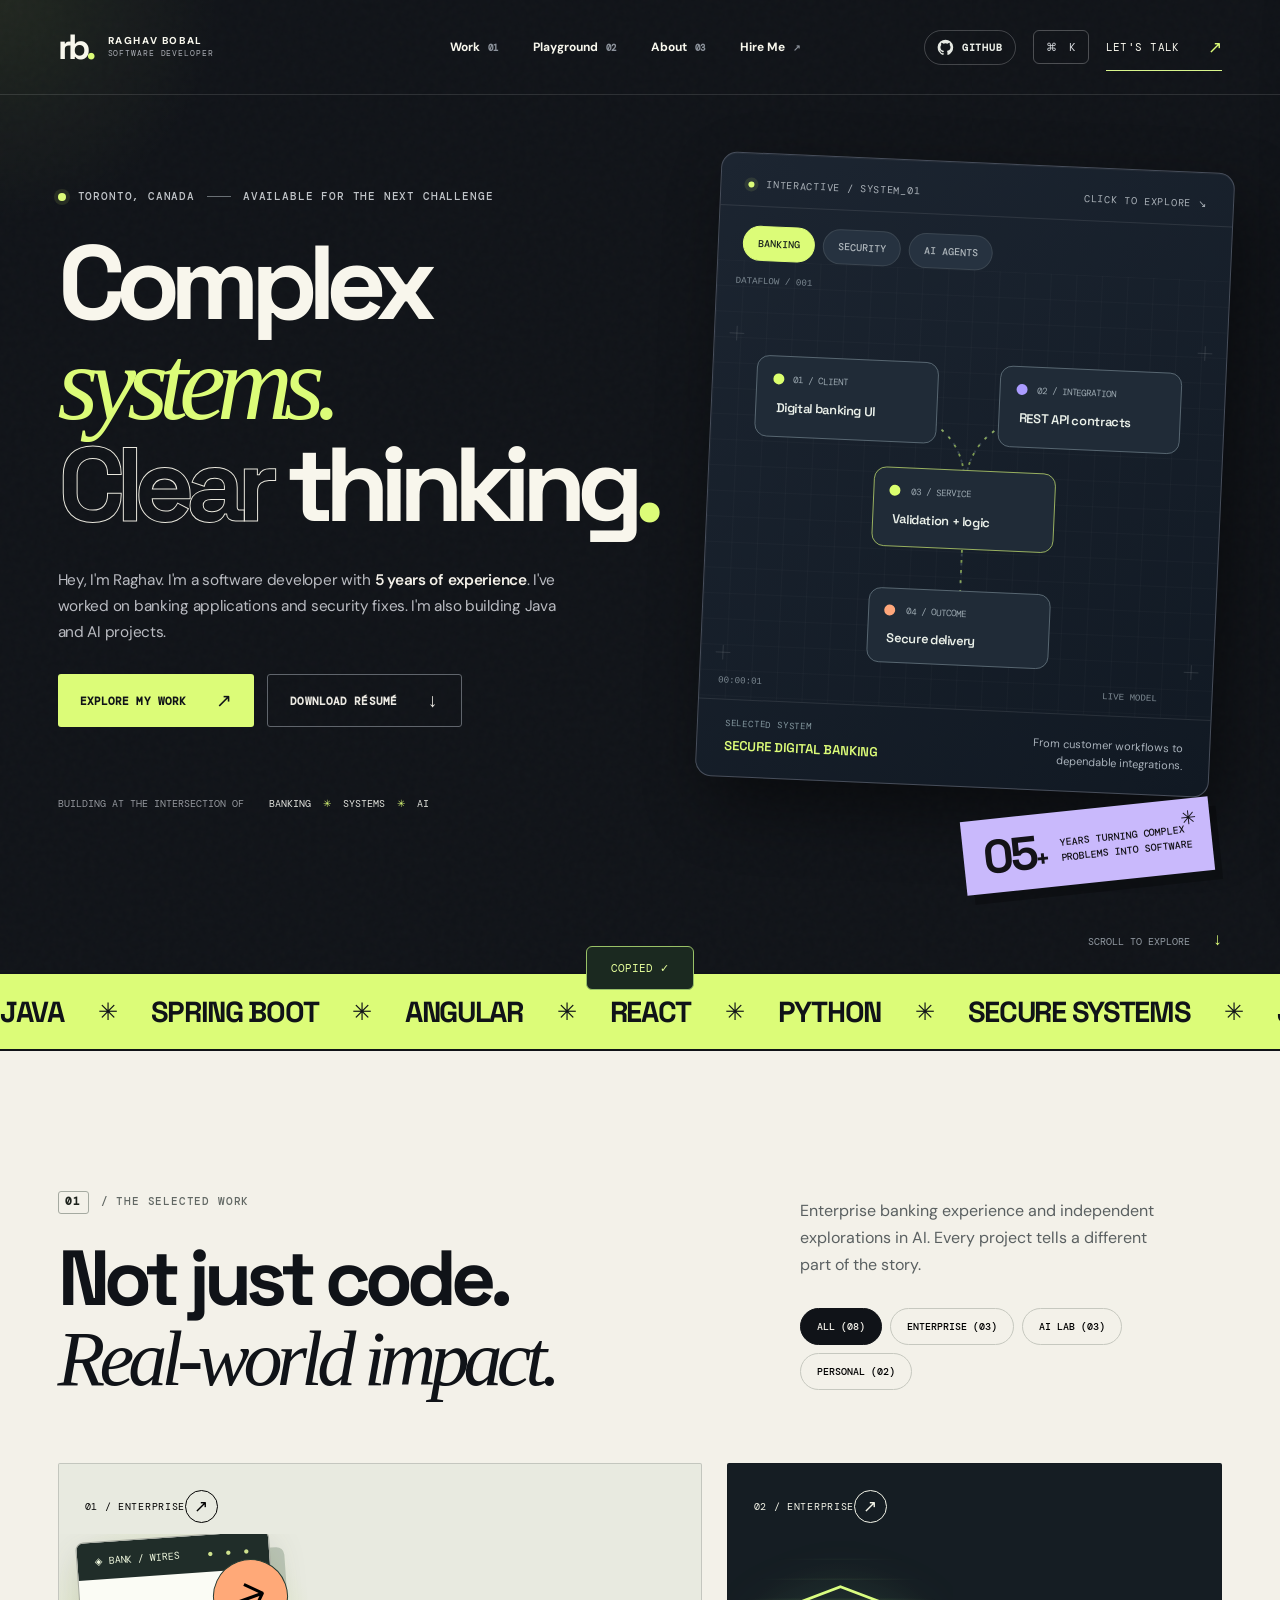
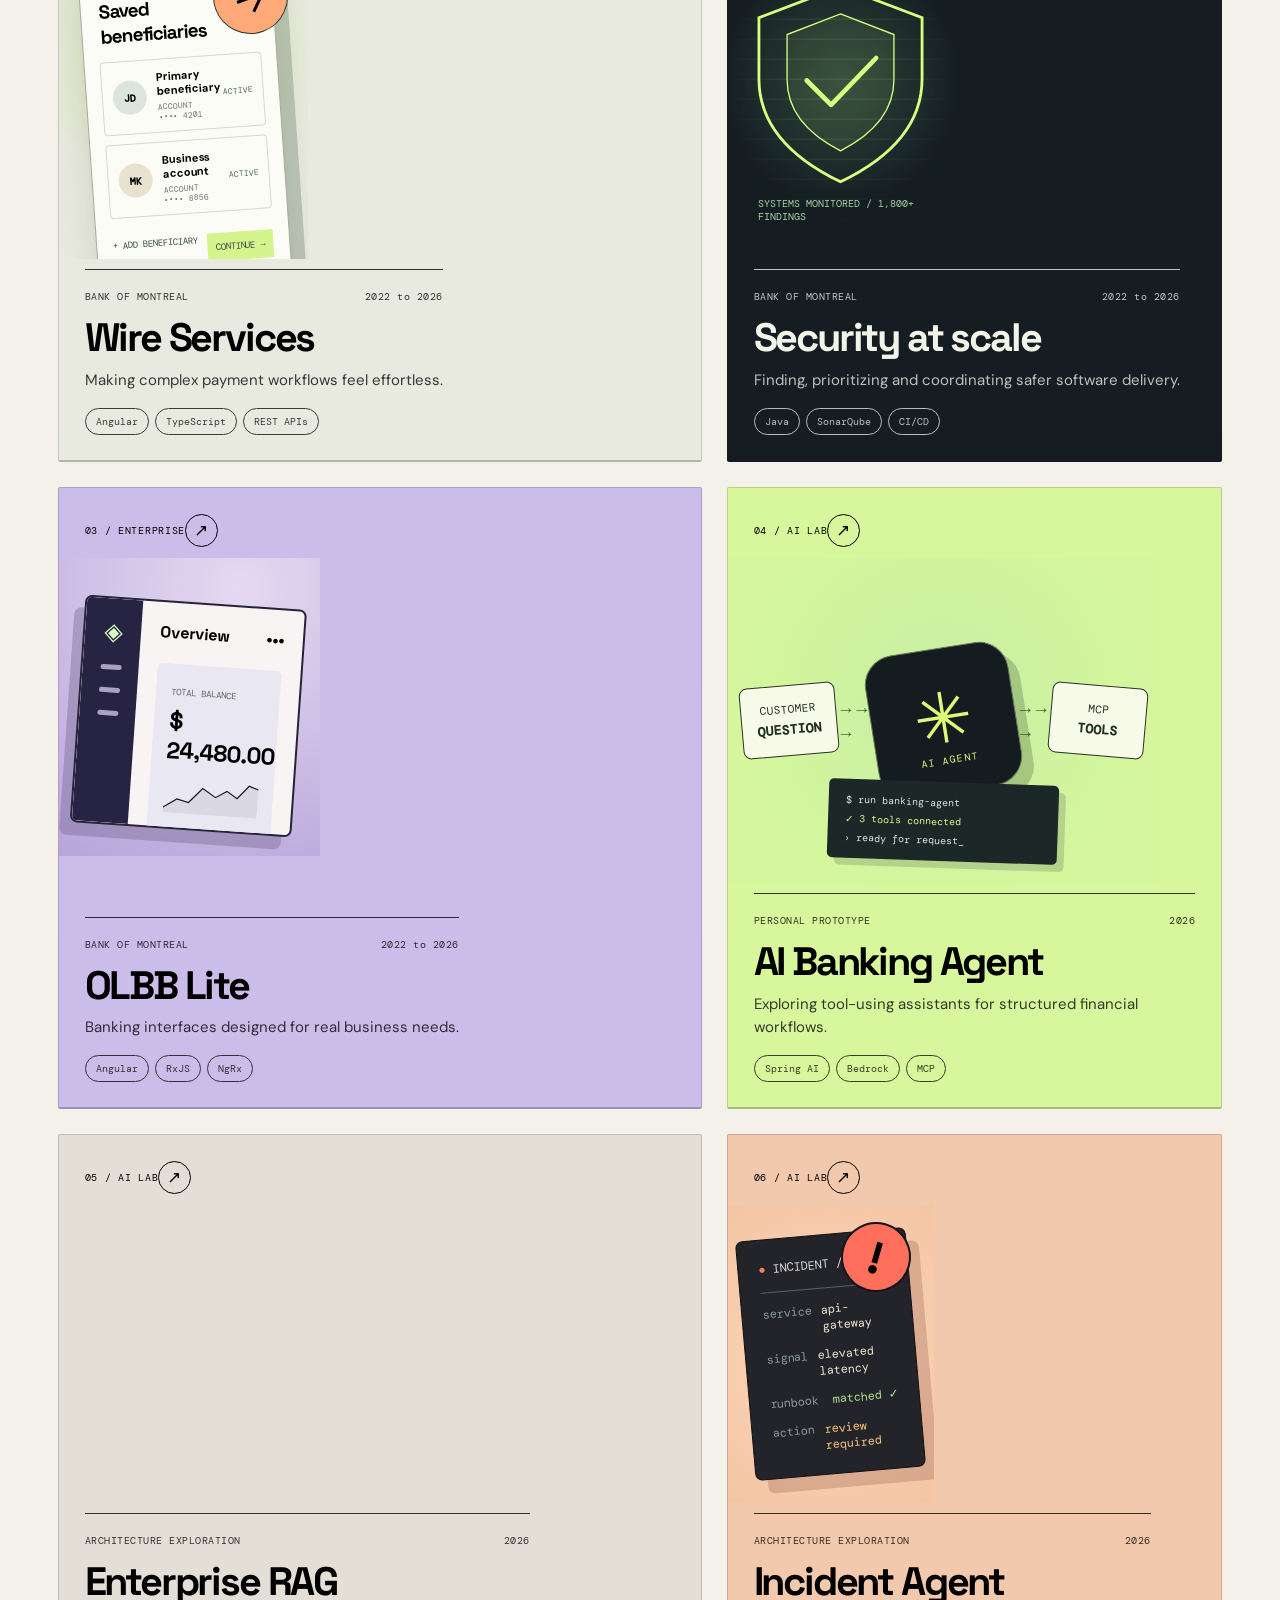
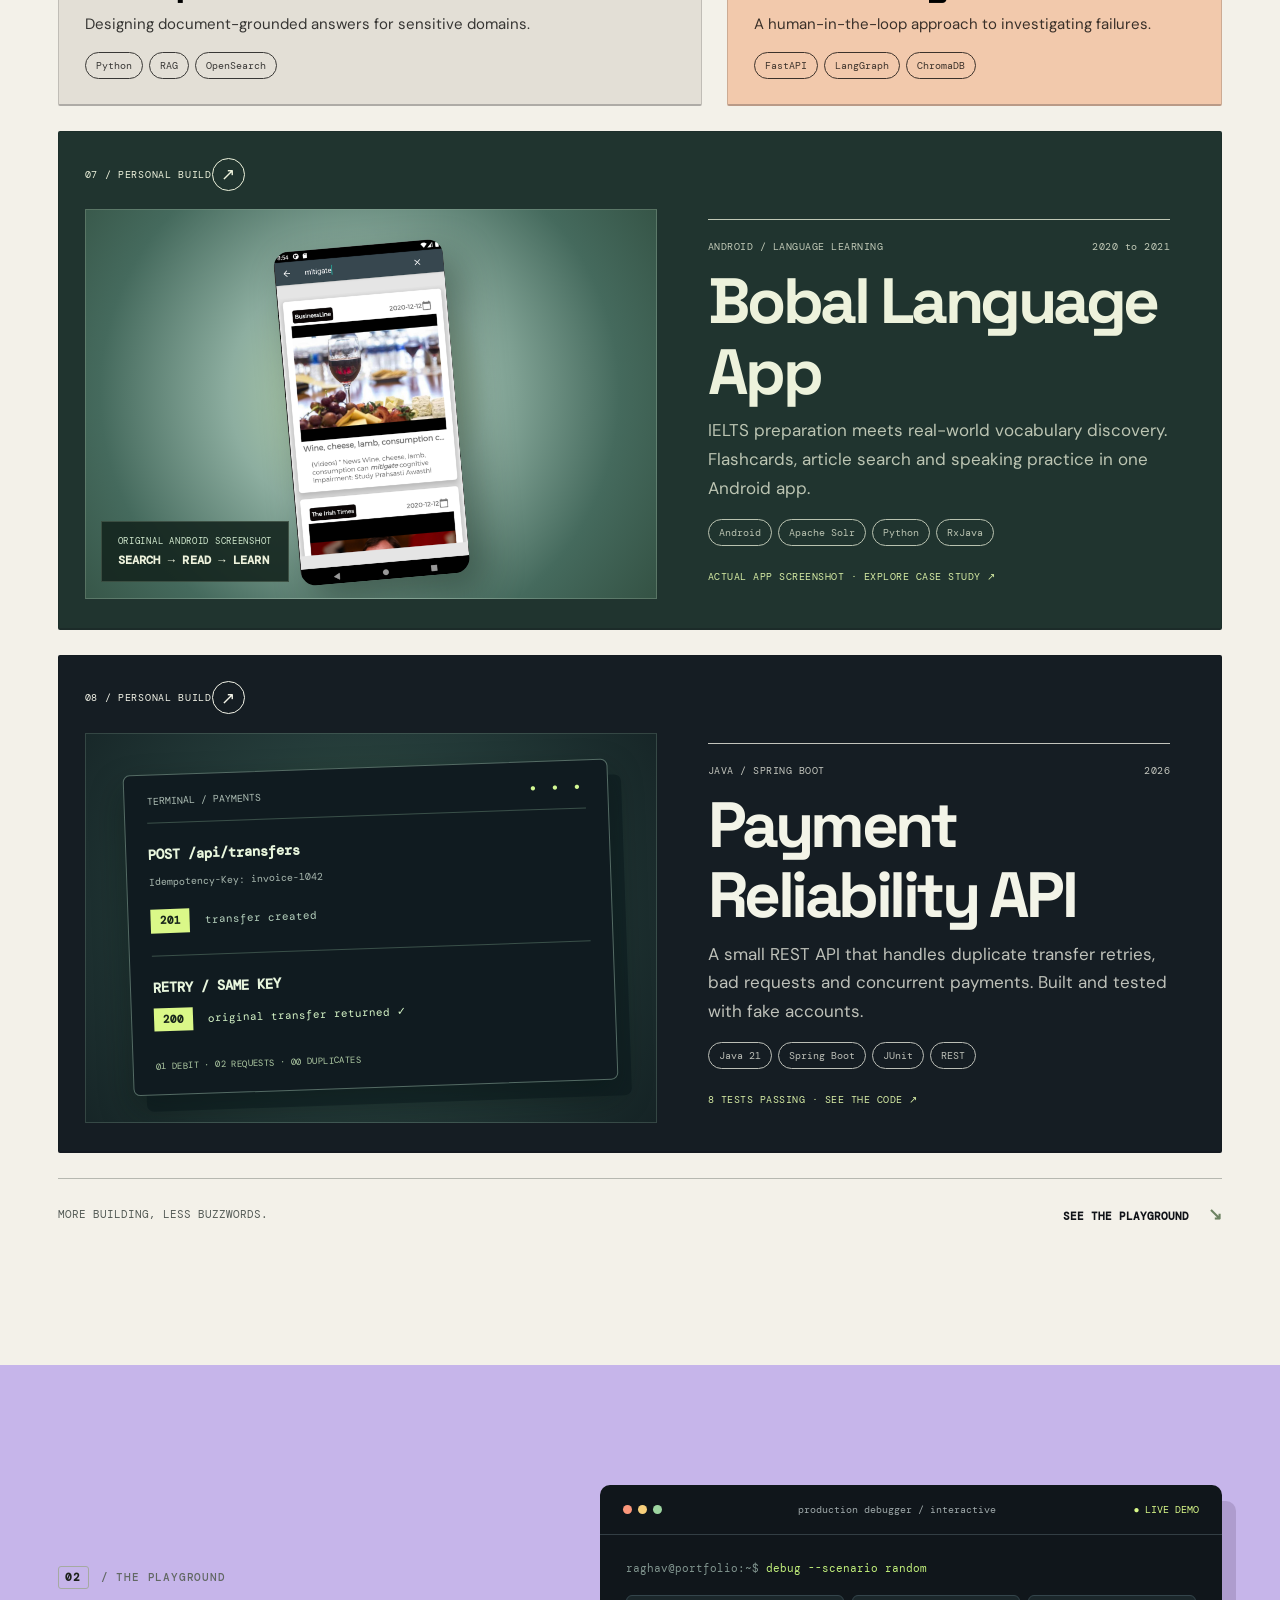
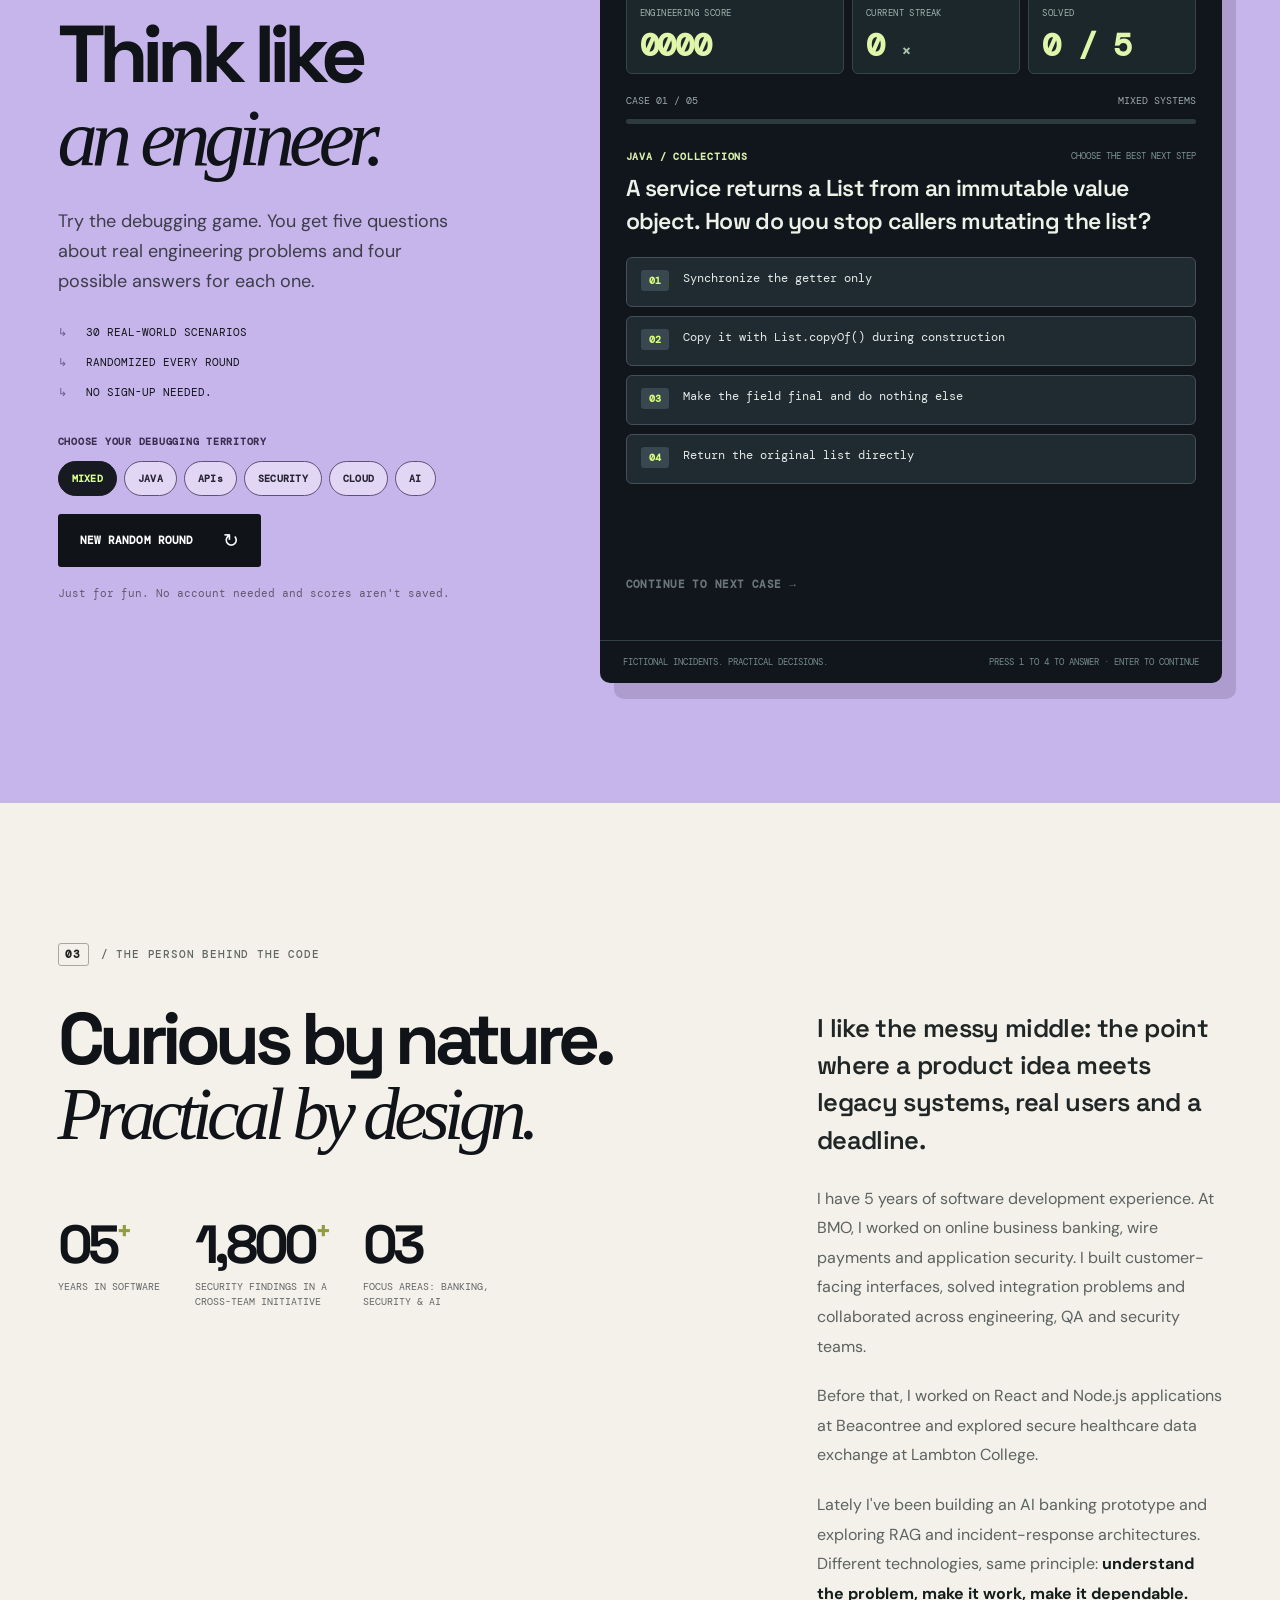
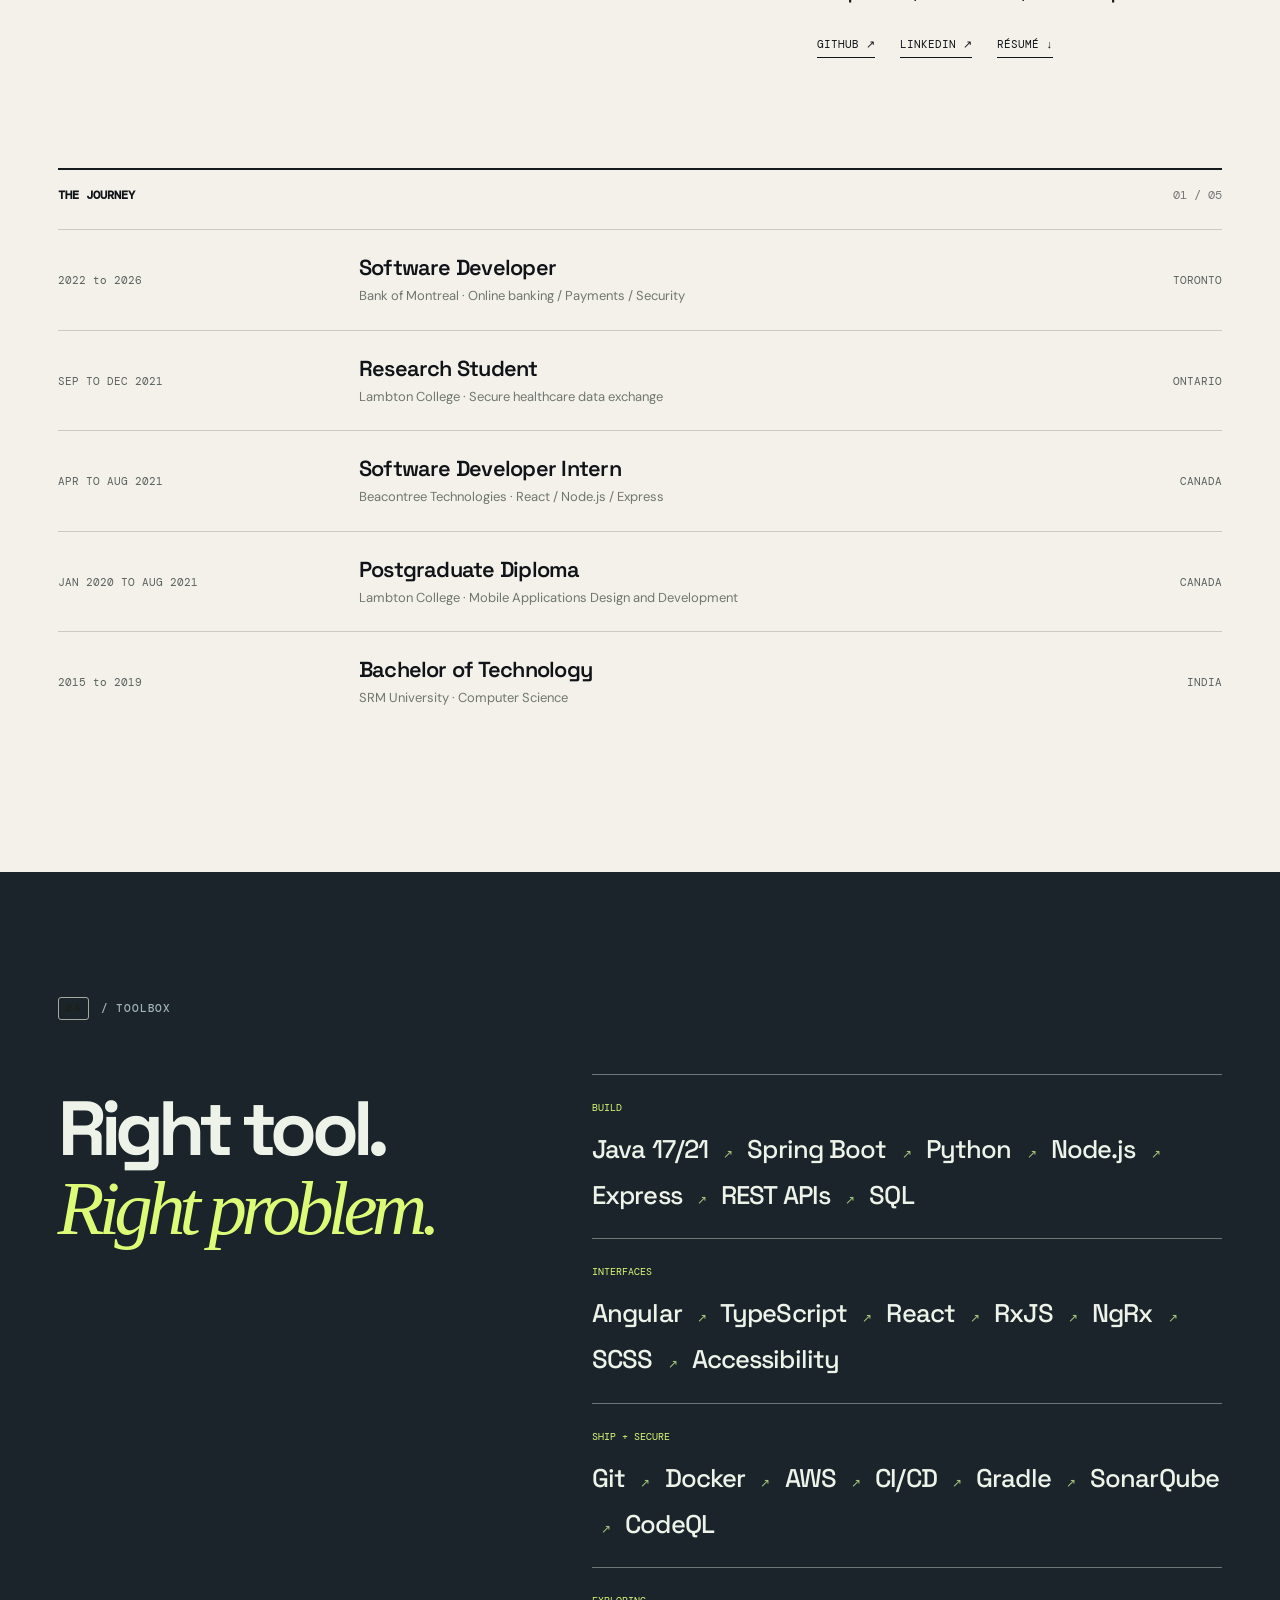
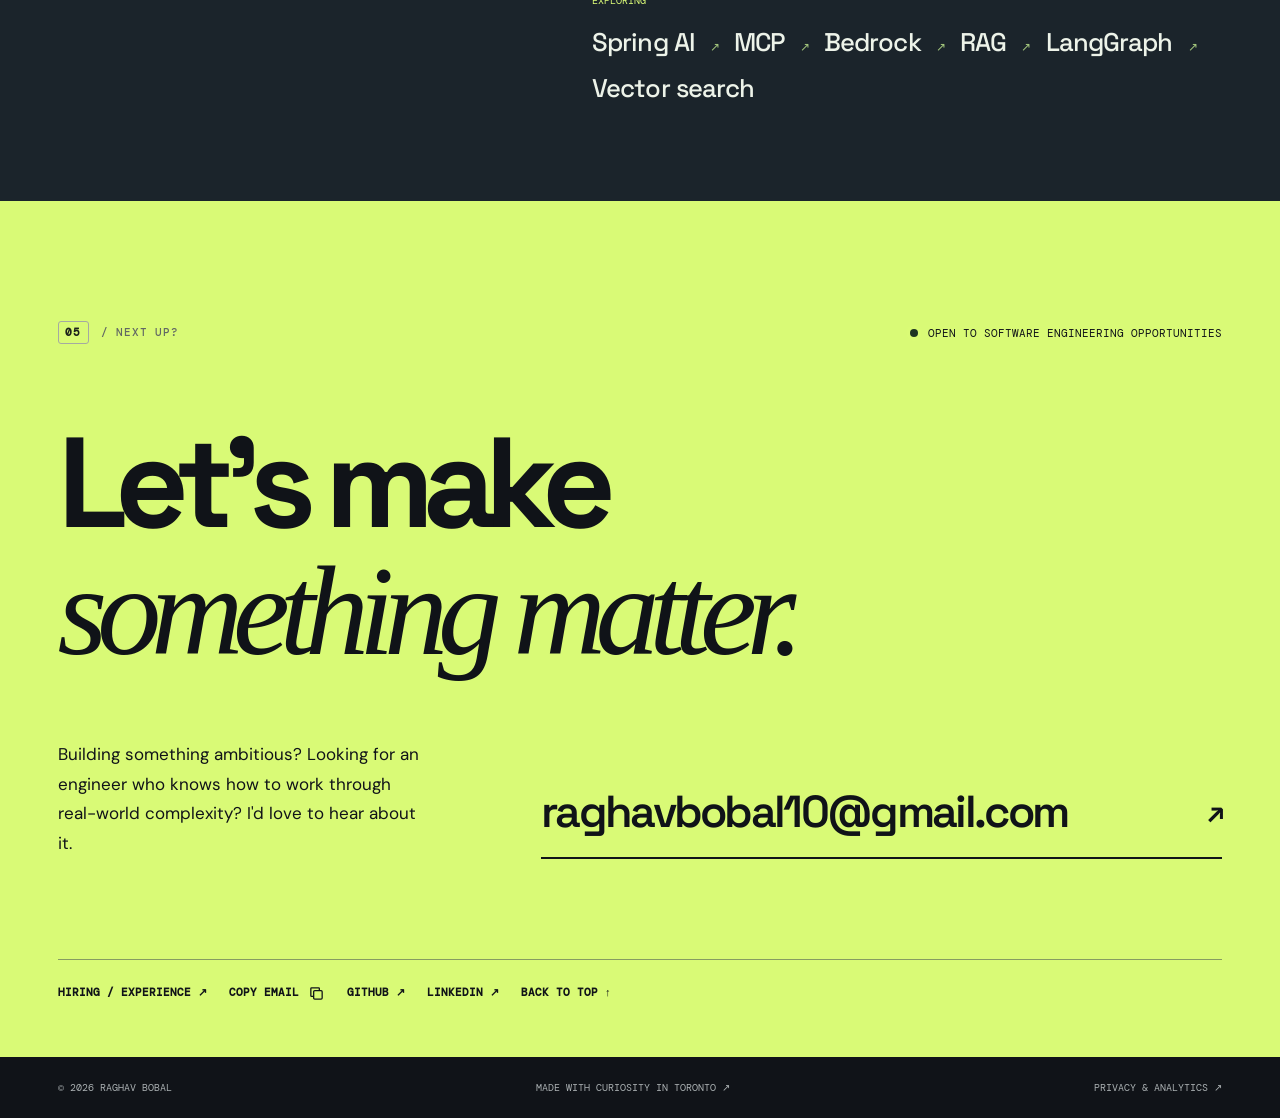
==== commit 1066f621: "Update portfolio URLs for custom domain" ====
--- a/index.html
+++ b/index.html
@@ -5,8 +5,8 @@
   <meta name="viewport" content="width=device-width,initial-scale=1">
   <meta name="theme-color" content="#101318">
   <meta property="og:type" content="website">
-  <meta property="og:url" content="https://raghavbobal1.github.io/portfolio-website-latest/">
-  <meta property="og:image" content="https://raghavbobal1.github.io/portfolio-website-latest/assets/social-preview.svg">
+  <meta property="og:url" content="https://raghavbobal.com/">
+  <meta property="og:image" content="https://raghavbobal.com/assets/social-preview.svg">
   <meta name="twitter:card" content="summary_large_image">
   <meta name="description" content="Toronto software developer with 5 years of experience in Java, Spring Boot, Angular, React, REST APIs and secure enterprise banking. Explore projects and connect.">
   <meta property="og:title" content="Raghav Bobal | Toronto Software Developer">
@@ -14,14 +14,14 @@
   <title>Raghav Bobal | Toronto Software Developer (Java, Angular, AI)</title>
   <meta name="author" content="Raghav Bobal">
   <meta name="robots" content="index,follow,max-image-preview:large">
-  <link rel="canonical" href="https://raghavbobal1.github.io/portfolio-website-latest/">
+  <link rel="canonical" href="https://raghavbobal.com/">
   <meta property="og:site_name" content="Raghav Bobal | Software Developer">
   <meta property="og:locale" content="en_CA">
   <meta name="twitter:title" content="Raghav Bobal | Toronto Software Developer">
   <meta name="twitter:description" content="Toronto software developer with 5 years of experience in Java, Spring Boot, Angular, React, REST APIs and secure enterprise banking. Explore projects and connect.">
   <meta name="geo.region" content="CA-ON">
   <meta name="geo.placename" content="Toronto">
-  <script type="application/ld+json">{"@context":"https://schema.org","@graph":[{"@type":"Person","@id":"https://raghavbobal1.github.io/portfolio-website-latest/#raghav-bobal","name":"Raghav Bobal","jobTitle":"Software Developer","description":"Toronto-based full-stack software developer with experience in enterprise banking applications, Java, Angular, REST APIs, application security and AI prototypes.","url":"https://raghavbobal1.github.io/portfolio-website-latest/","sameAs":["https://github.com/raghavbobal1","https://www.linkedin.com/in/raghavbobal1/"],"address":{"@type":"PostalAddress","addressLocality":"Toronto","addressRegion":"Ontario","addressCountry":"CA"},"alumniOf":[{"@type":"CollegeOrUniversity","name":"Lambton College"},{"@type":"CollegeOrUniversity","name":"SRM University"}],"knowsAbout":["Java","Spring Boot","Angular","TypeScript","React","REST APIs","Application security","AI engineering"]},{"@type":"WebSite","@id":"https://raghavbobal1.github.io/portfolio-website-latest/#website","url":"https://raghavbobal1.github.io/portfolio-website-latest/","name":"Raghav Bobal | Software Developer Portfolio","publisher":{"@id":"https://raghavbobal1.github.io/portfolio-website-latest/#raghav-bobal"}},{"@type":"ProfilePage","@id":"https://raghavbobal1.github.io/portfolio-website-latest/#webpage","url":"https://raghavbobal1.github.io/portfolio-website-latest/","name":"Raghav Bobal | Toronto Software Developer","isPartOf":{"@id":"https://raghavbobal1.github.io/portfolio-website-latest/#website"},"mainEntity":{"@id":"https://raghavbobal1.github.io/portfolio-website-latest/#raghav-bobal"}}]}</script>
+  <script type="application/ld+json">{"@context":"https://schema.org","@graph":[{"@type":"Person","@id":"https://raghavbobal.com/#raghav-bobal","name":"Raghav Bobal","jobTitle":"Software Developer","description":"Toronto-based full-stack software developer with experience in enterprise banking applications, Java, Angular, REST APIs, application security and AI prototypes.","url":"https://raghavbobal.com/","sameAs":["https://github.com/raghavbobal1","https://www.linkedin.com/in/raghavbobal1/"],"address":{"@type":"PostalAddress","addressLocality":"Toronto","addressRegion":"Ontario","addressCountry":"CA"},"alumniOf":[{"@type":"CollegeOrUniversity","name":"Lambton College"},{"@type":"CollegeOrUniversity","name":"SRM University"}],"knowsAbout":["Java","Spring Boot","Angular","TypeScript","React","REST APIs","Application security","AI engineering"]},{"@type":"WebSite","@id":"https://raghavbobal.com/#website","url":"https://raghavbobal.com/","name":"Raghav Bobal | Software Developer Portfolio","publisher":{"@id":"https://raghavbobal.com/#raghav-bobal"}},{"@type":"ProfilePage","@id":"https://raghavbobal.com/#webpage","url":"https://raghavbobal.com/","name":"Raghav Bobal | Toronto Software Developer","isPartOf":{"@id":"https://raghavbobal.com/#website"},"mainEntity":{"@id":"https://raghavbobal.com/#raghav-bobal"}}]}</script>
 
   <link rel="icon" href="data:image/svg+xml,%3Csvg xmlns=%27http://www.w3.org/2000/svg%27 width=%2764%27 height=%2764%27%3E%3Crect width=%2764%27 height=%2764%27 rx=%2716%27 fill=%27%23101318%27/%3E%3Ctext x=%2710%27 y=%2745%27 font-size=%2738%27 fill=%27%23dcfc78%27%3Erb.%3C/text%3E%3C/svg%3E" type="image/svg+xml">
   <link rel="manifest" href="site.webmanifest">
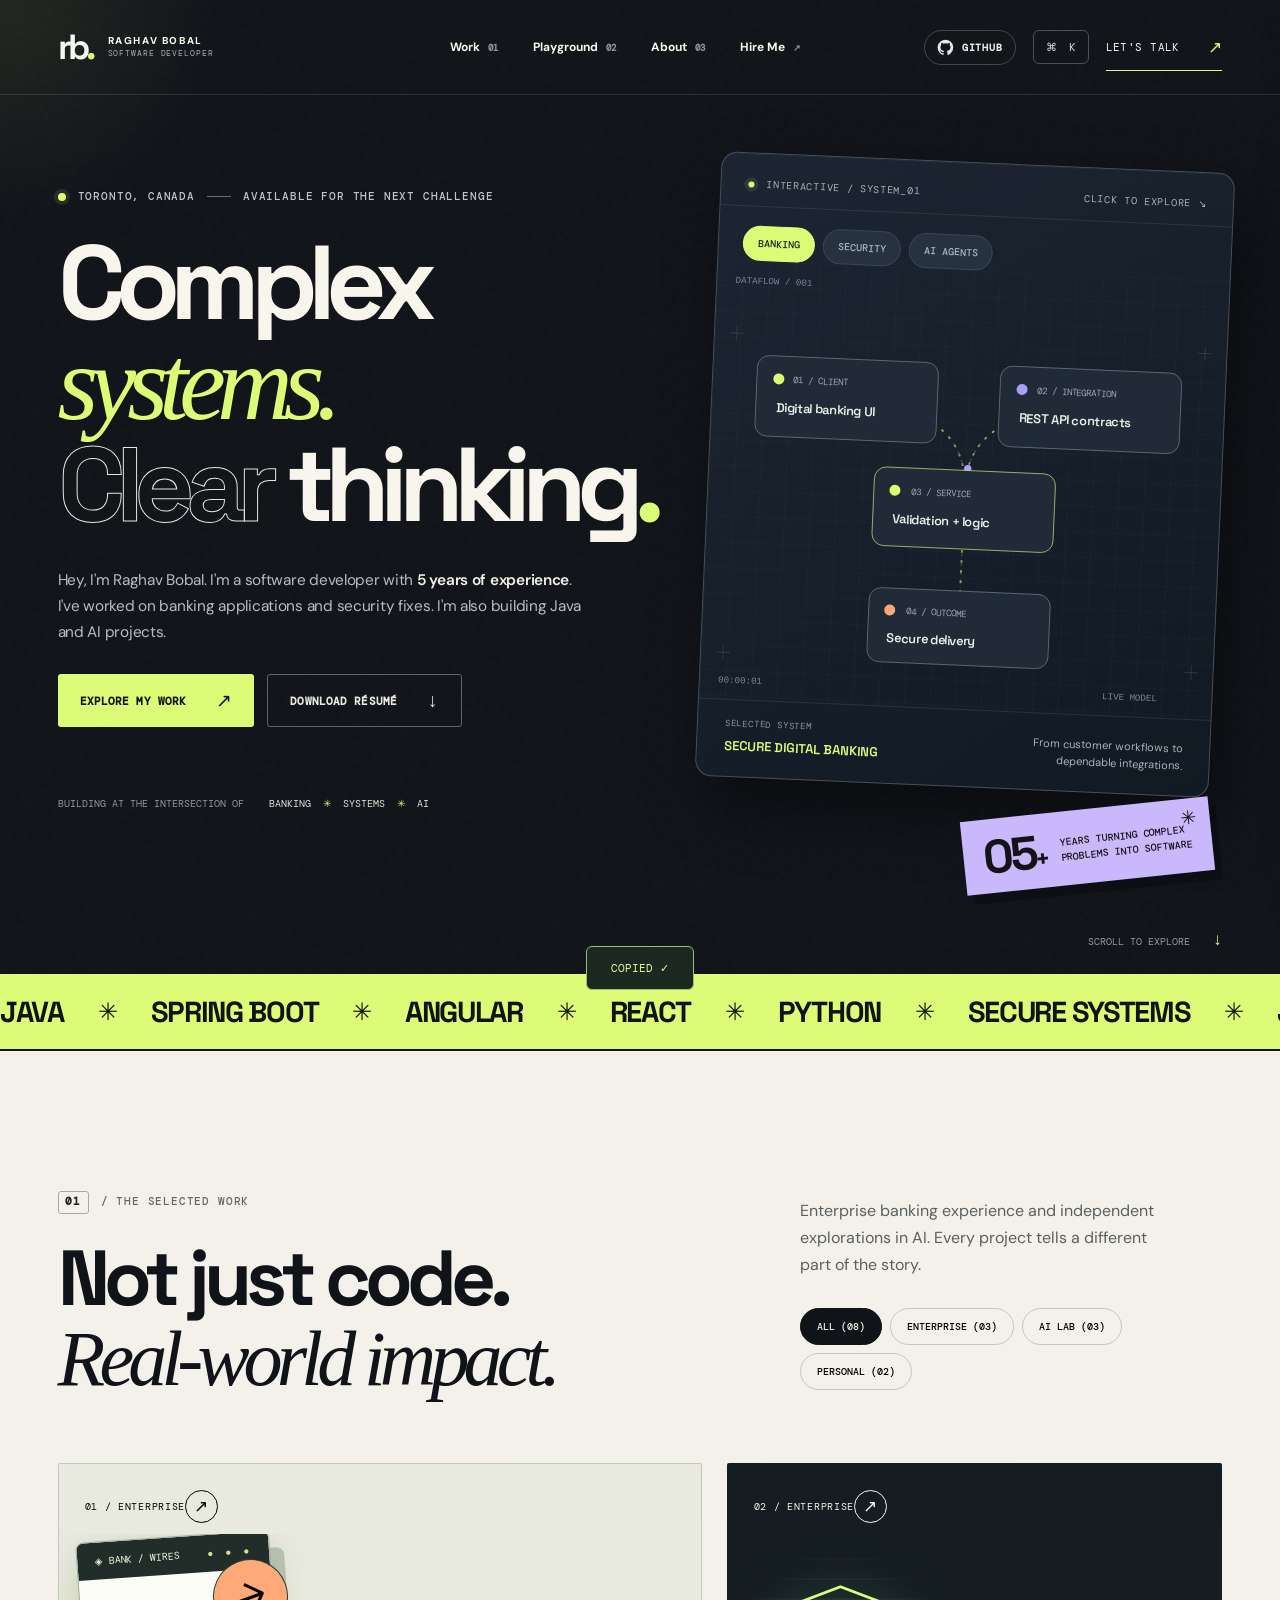
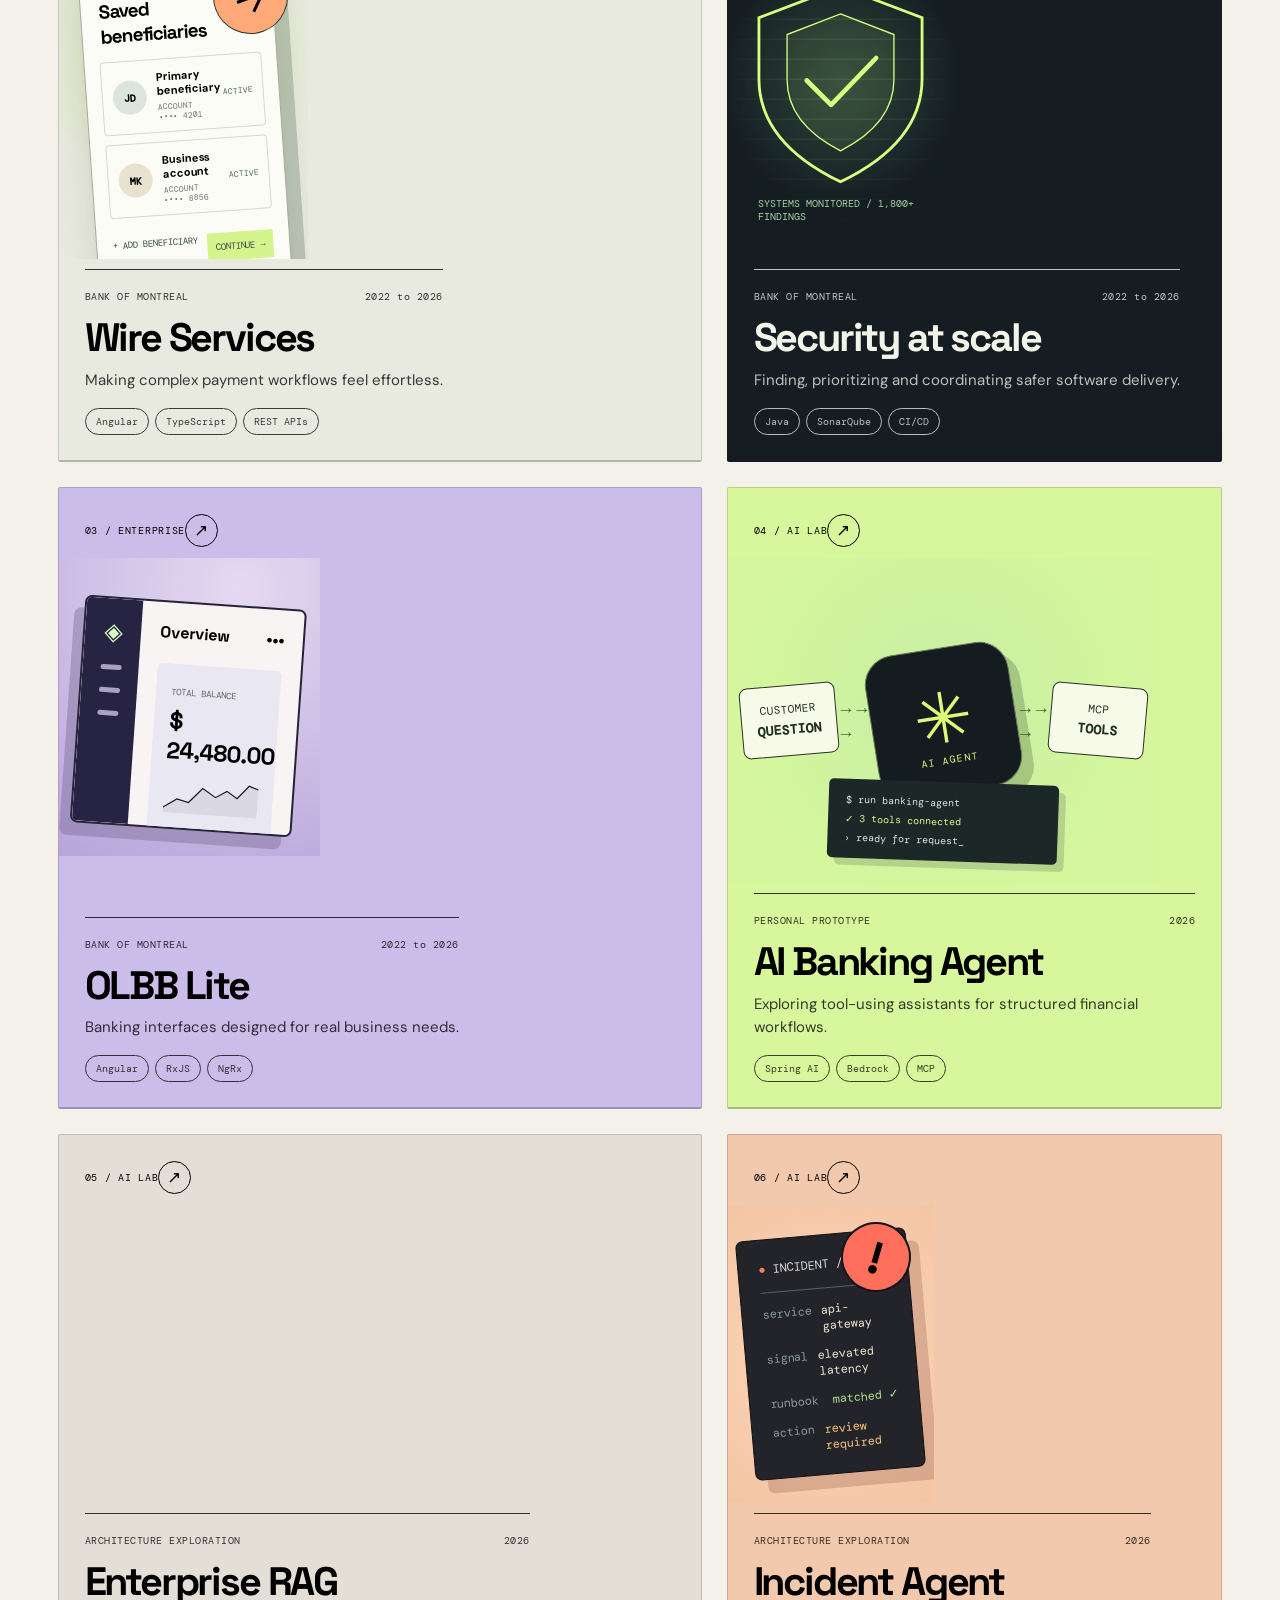
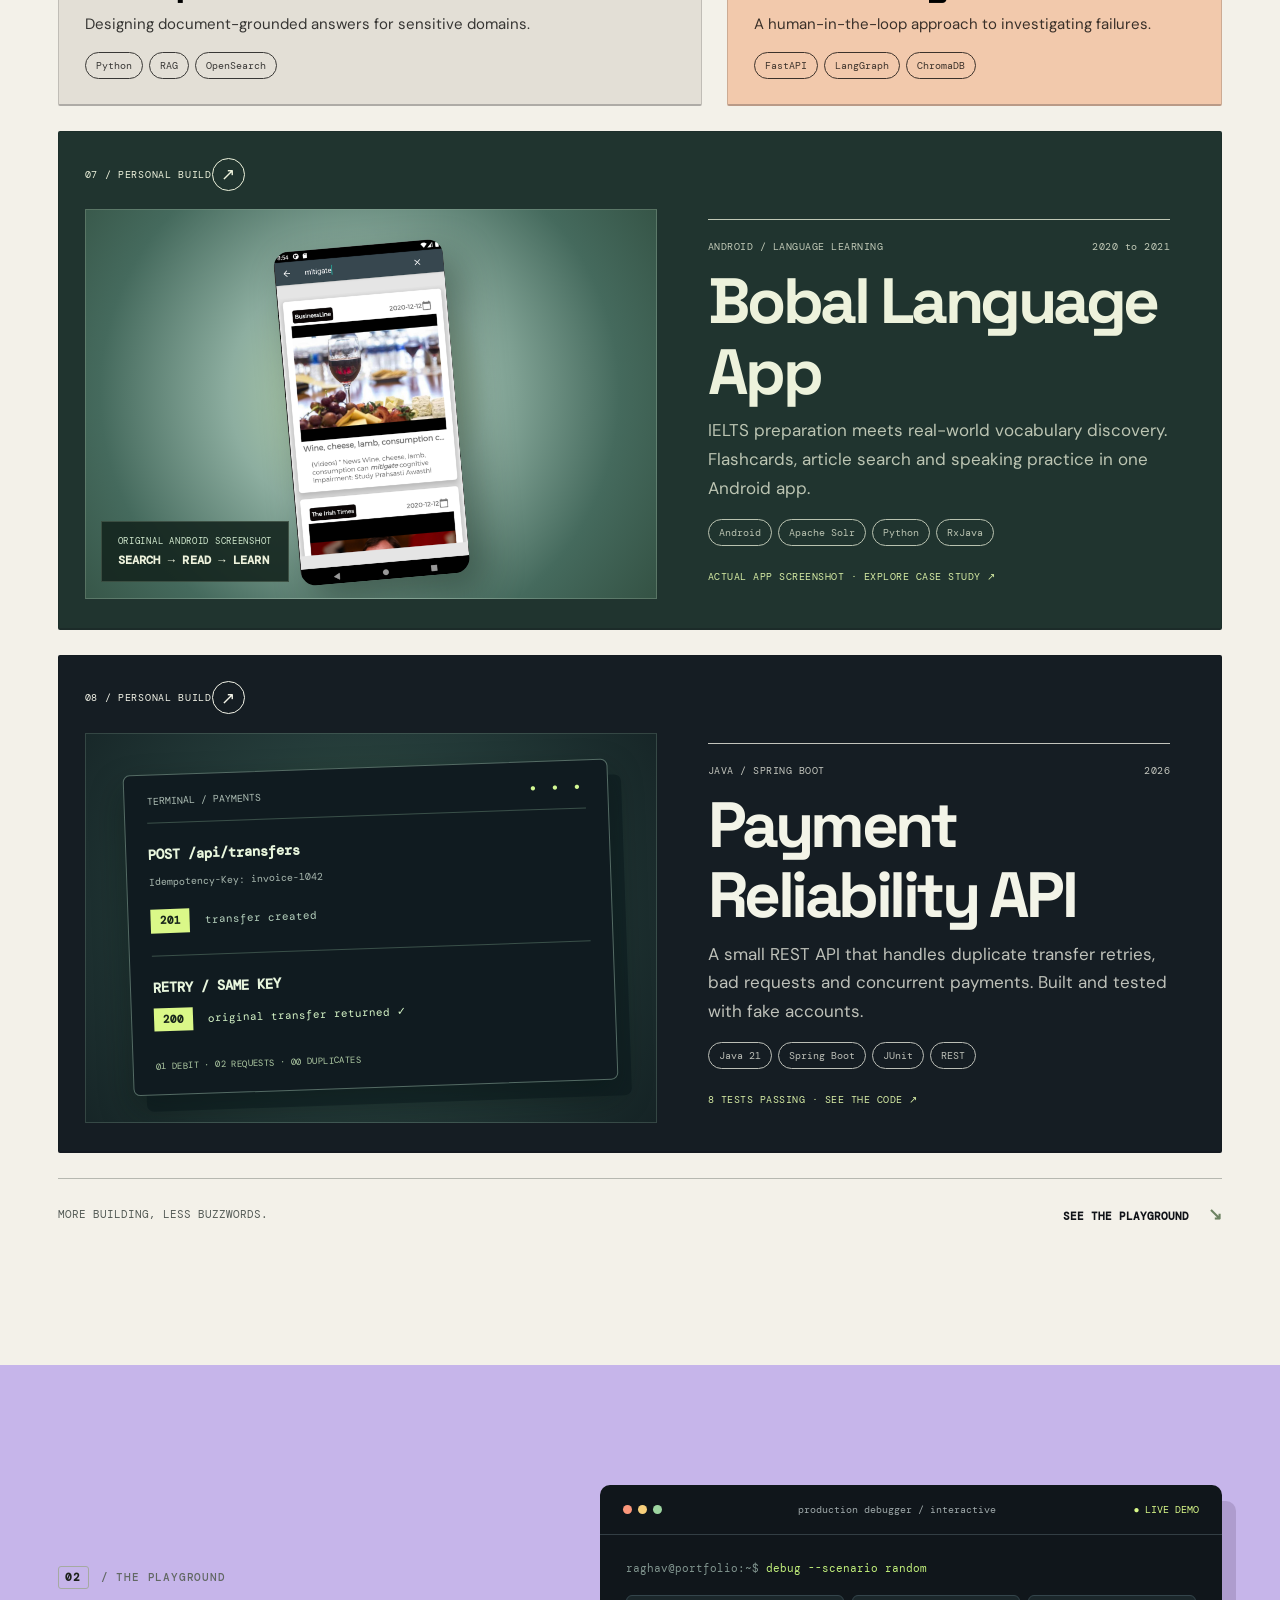
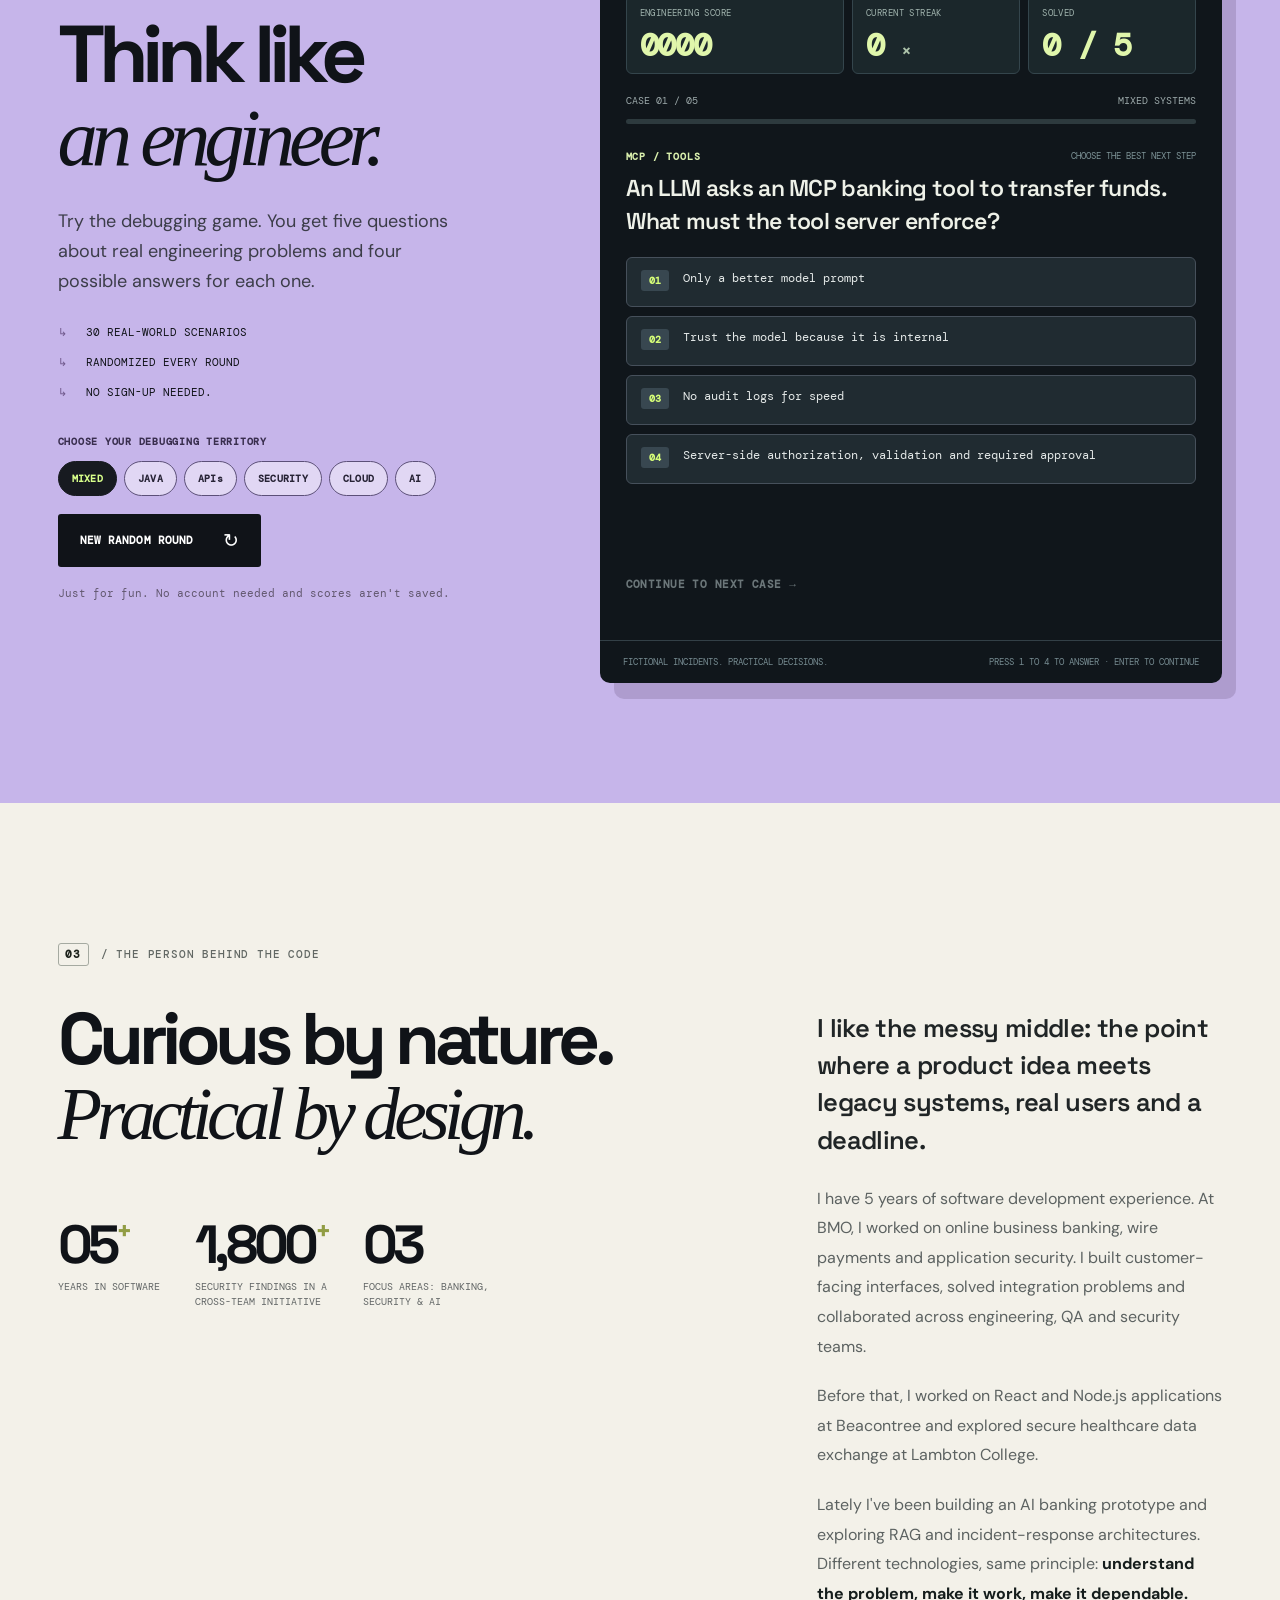
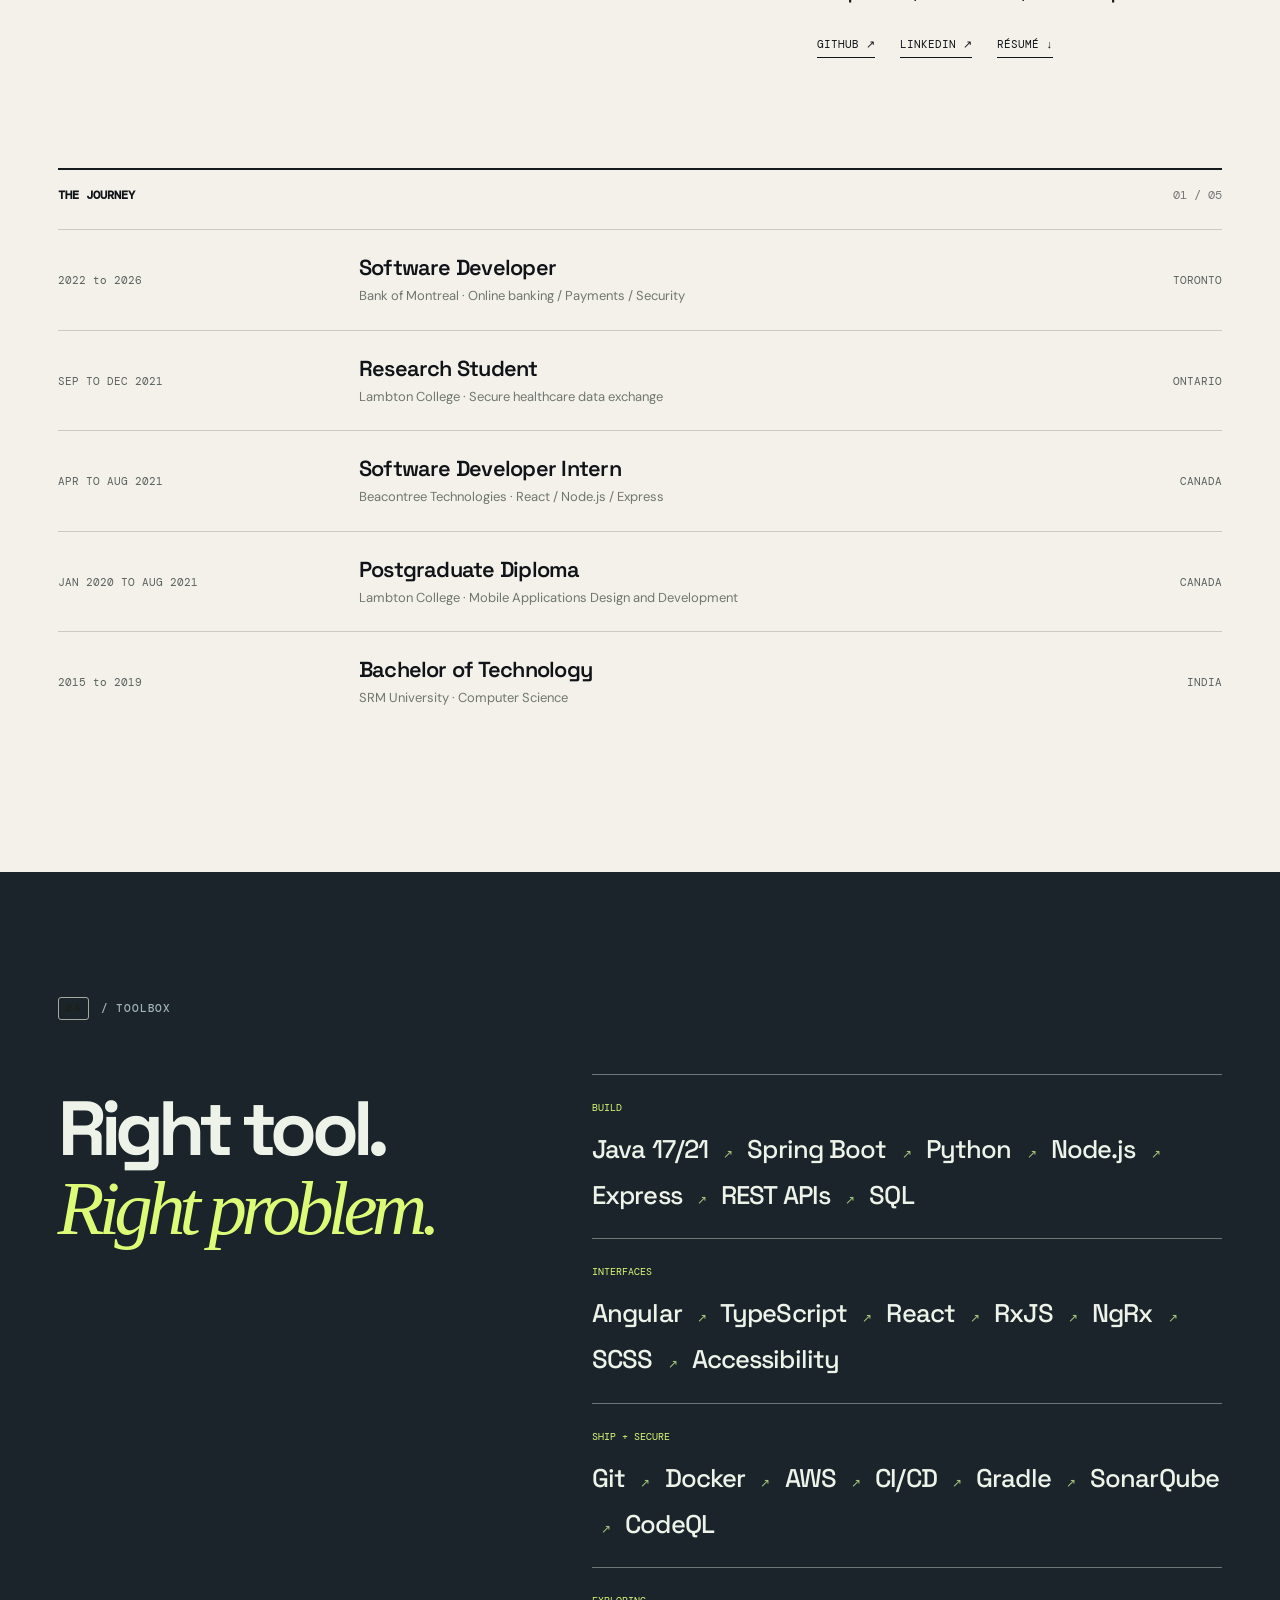
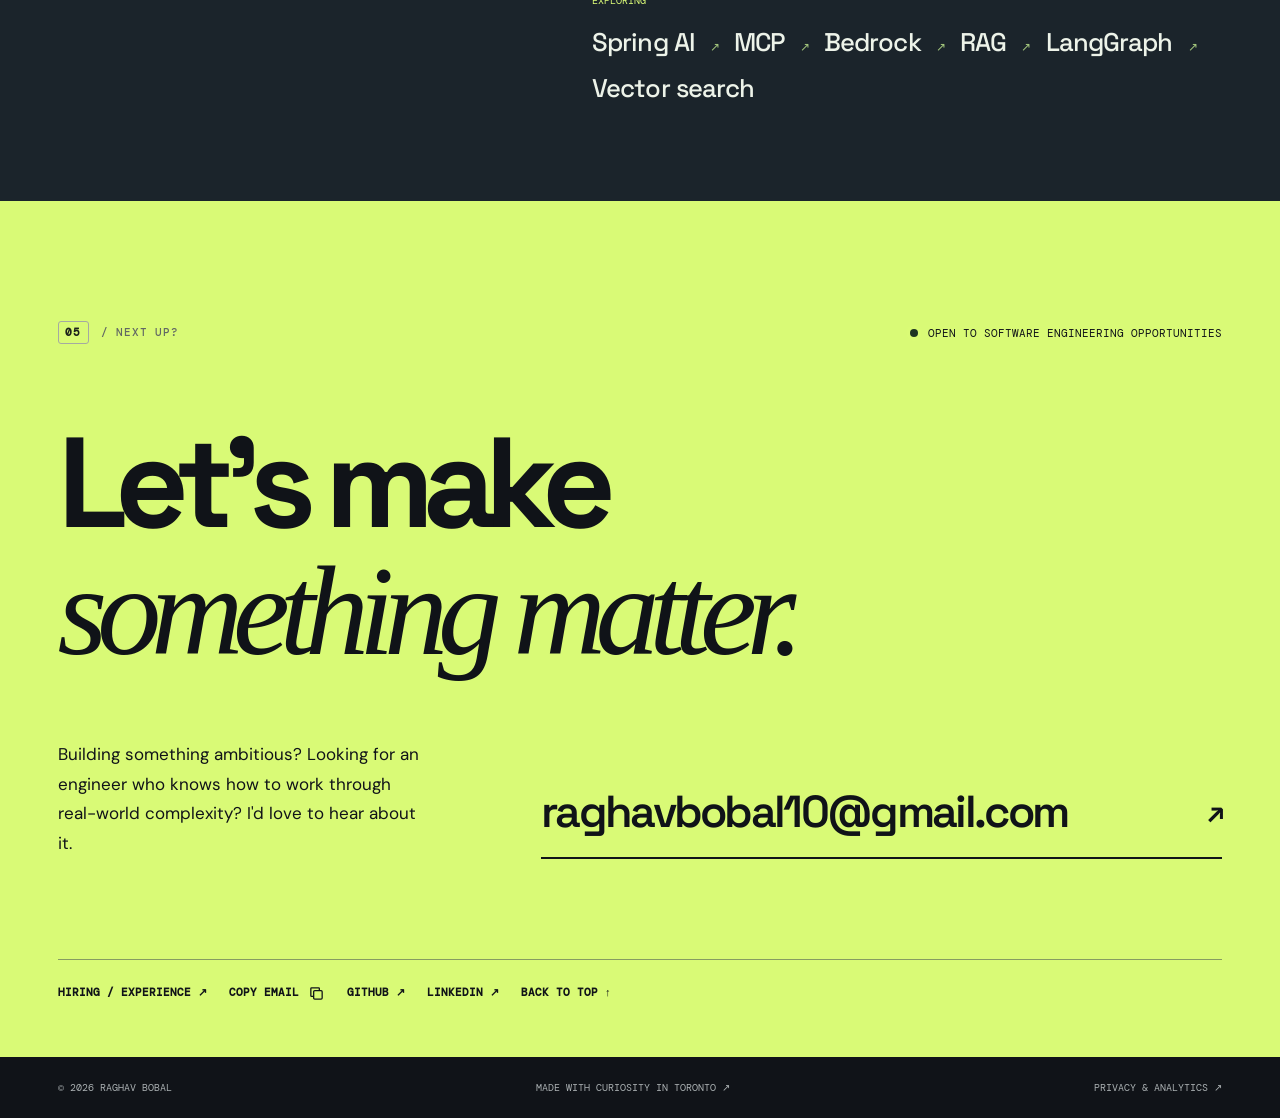
==== commit 0f37cd06: "Show full name in homepage profile" ====
--- a/index.html
+++ b/index.html
@@ -21,7 +21,7 @@
   <meta name="twitter:description" content="Toronto software developer with 5 years of experience in Java, Spring Boot, Angular, React, REST APIs and secure enterprise banking. Explore projects and connect.">
   <meta name="geo.region" content="CA-ON">
   <meta name="geo.placename" content="Toronto">
-  <script type="application/ld+json">{"@context":"https://schema.org","@graph":[{"@type":"Person","@id":"https://raghavbobal.com/#raghav-bobal","name":"Raghav Bobal","jobTitle":"Software Developer","description":"Toronto-based full-stack software developer with experience in enterprise banking applications, Java, Angular, REST APIs, application security and AI prototypes.","url":"https://raghavbobal.com/","sameAs":["https://github.com/raghavbobal1","https://www.linkedin.com/in/raghavbobal1/"],"address":{"@type":"PostalAddress","addressLocality":"Toronto","addressRegion":"Ontario","addressCountry":"CA"},"alumniOf":[{"@type":"CollegeOrUniversity","name":"Lambton College"},{"@type":"CollegeOrUniversity","name":"SRM University"}],"knowsAbout":["Java","Spring Boot","Angular","TypeScript","React","REST APIs","Application security","AI engineering"]},{"@type":"WebSite","@id":"https://raghavbobal.com/#website","url":"https://raghavbobal.com/","name":"Raghav Bobal | Software Developer Portfolio","publisher":{"@id":"https://raghavbobal.com/#raghav-bobal"}},{"@type":"ProfilePage","@id":"https://raghavbobal.com/#webpage","url":"https://raghavbobal.com/","name":"Raghav Bobal | Toronto Software Developer","isPartOf":{"@id":"https://raghavbobal.com/#website"},"mainEntity":{"@id":"https://raghavbobal.com/#raghav-bobal"}}]}</script>
+  <script type="application/ld+json">{"@context":"https://schema.org","@graph":[{"@type":"Person","@id":"https://raghavbobal.com/#raghav-bobal","name":"Raghav Bobal","alternateName":"RaghavBobal","jobTitle":"Software Developer","description":"Toronto-based full-stack software developer with experience in enterprise banking applications, Java, Angular, REST APIs, application security and AI prototypes.","url":"https://raghavbobal.com/","sameAs":["https://github.com/raghavbobal1","https://www.linkedin.com/in/raghavbobal1/"],"address":{"@type":"PostalAddress","addressLocality":"Toronto","addressRegion":"Ontario","addressCountry":"CA"},"alumniOf":[{"@type":"CollegeOrUniversity","name":"Lambton College"},{"@type":"CollegeOrUniversity","name":"SRM University"}],"knowsAbout":["Java","Spring Boot","Angular","TypeScript","React","REST APIs","Application security","AI engineering"]},{"@type":"WebSite","@id":"https://raghavbobal.com/#website","url":"https://raghavbobal.com/","name":"Raghav Bobal | Software Developer Portfolio","publisher":{"@id":"https://raghavbobal.com/#raghav-bobal"}},{"@type":"ProfilePage","@id":"https://raghavbobal.com/#webpage","url":"https://raghavbobal.com/","name":"Raghav Bobal | Toronto Software Developer","isPartOf":{"@id":"https://raghavbobal.com/#website"},"mainEntity":{"@id":"https://raghavbobal.com/#raghav-bobal"}}]}</script>
 
   <link rel="icon" href="data:image/svg+xml,%3Csvg xmlns=%27http://www.w3.org/2000/svg%27 width=%2764%27 height=%2764%27%3E%3Crect width=%2764%27 height=%2764%27 rx=%2716%27 fill=%27%23101318%27/%3E%3Ctext x=%2710%27 y=%2745%27 font-size=%2738%27 fill=%27%23dcfc78%27%3Erb.%3C/text%3E%3C/svg%3E" type="image/svg+xml">
   <link rel="manifest" href="site.webmanifest">
@@ -52,7 +52,7 @@
         <div class="hero-copy">
           <div class="eyebrow hero-eyebrow"><span class="live-dot"></span> TORONTO, CANADA <span class="eyebrow-line"></span> AVAILABLE FOR THE NEXT CHALLENGE</div>
           <h1 id="hero-title">Complex<br><em>systems.</em><br><span class="outlined">Clear</span> thinking<span class="period">.</span></h1>
-          <p class="hero-description">Hey, I'm Raghav. I'm a software developer with <strong>5 years of experience</strong>. I've worked on banking applications and security fixes. I'm also building Java and AI projects.</p>
+          <p class="hero-description">Hey, I'm Raghav Bobal. I'm a software developer with <strong>5 years of experience</strong>. I've worked on banking applications and security fixes. I'm also building Java and AI projects.</p>
           <div class="hero-ctas"><a class="pill pill-lime" href="#work">EXPLORE MY WORK <span>↗</span></a><a class="pill pill-outline" href="assets/Raghav_Bobal_Resume.pdf" download>DOWNLOAD RÉSUMÉ <span>↓</span></a></div>
           <div class="hero-bottomline"><span>BUILDING AT THE INTERSECTION OF</span><span> BANKING <i>✳</i> SYSTEMS <i>✳</i> AI</span></div>
         </div>
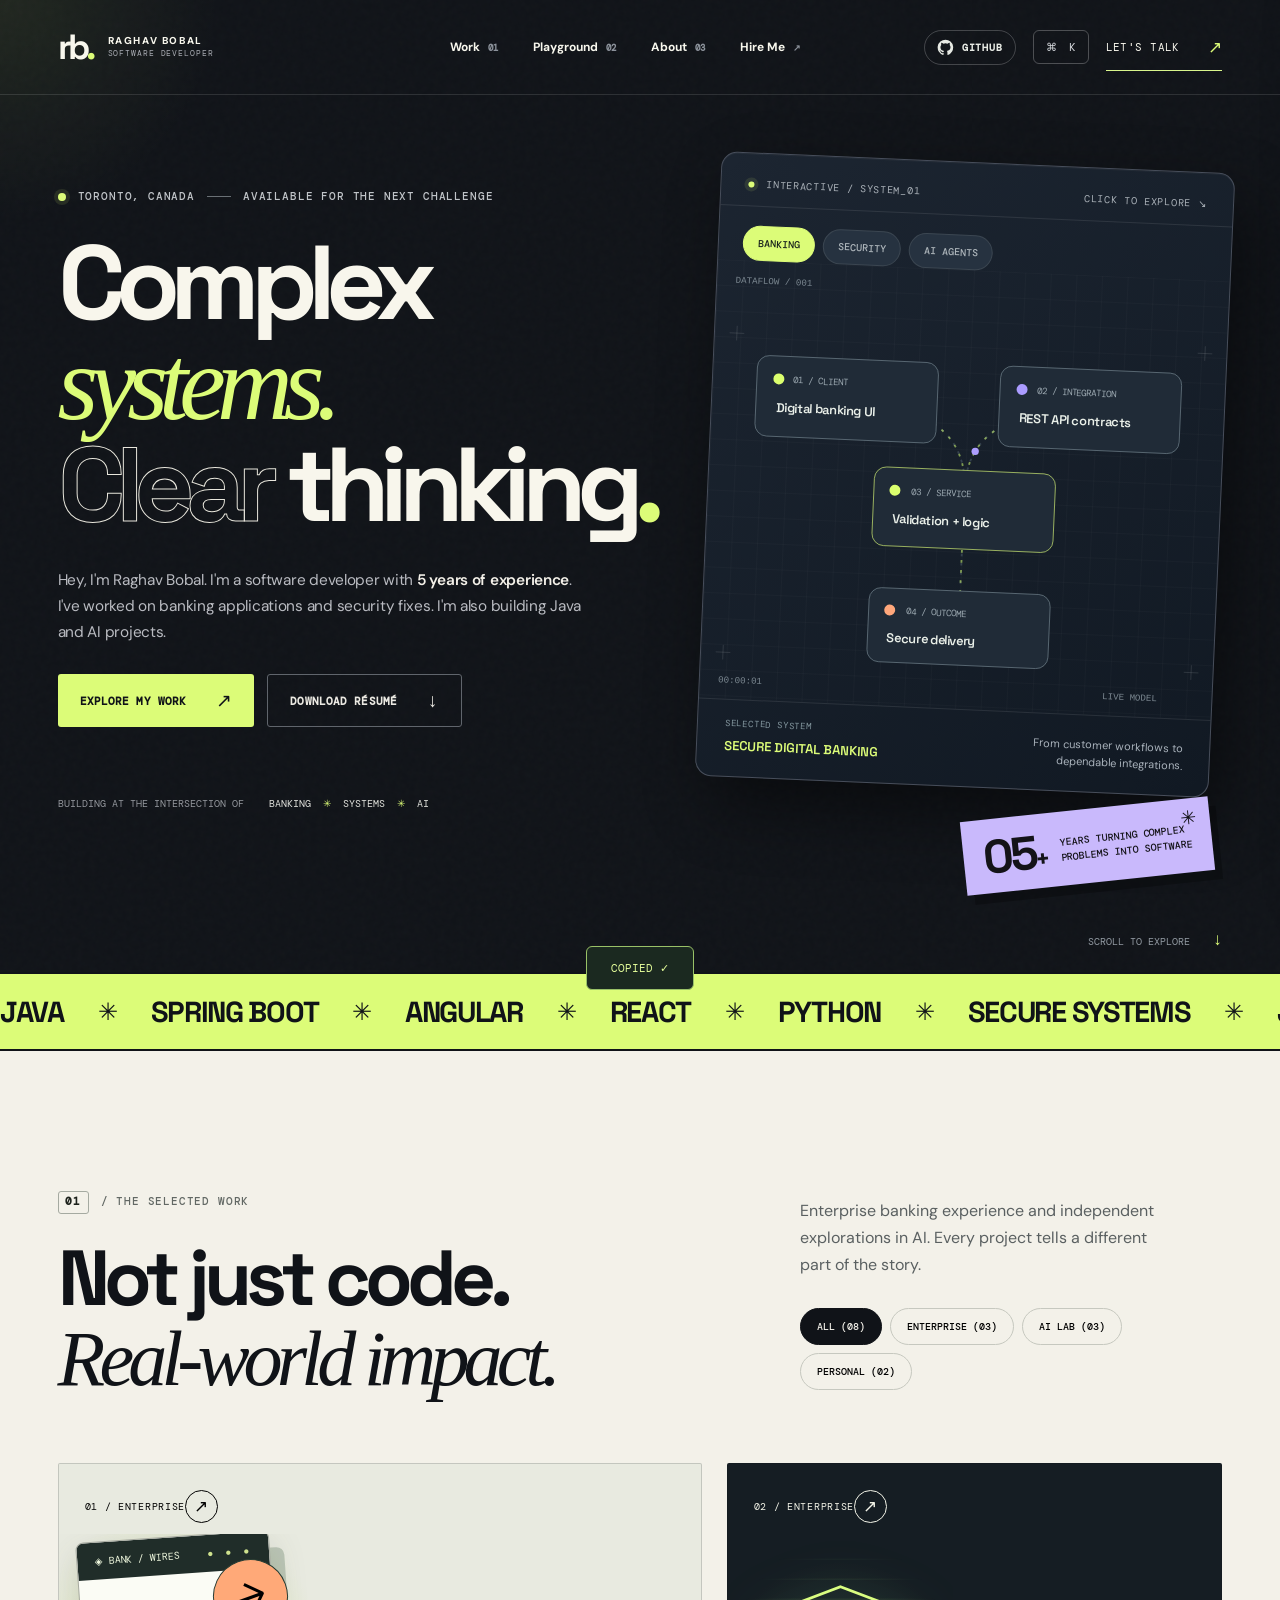
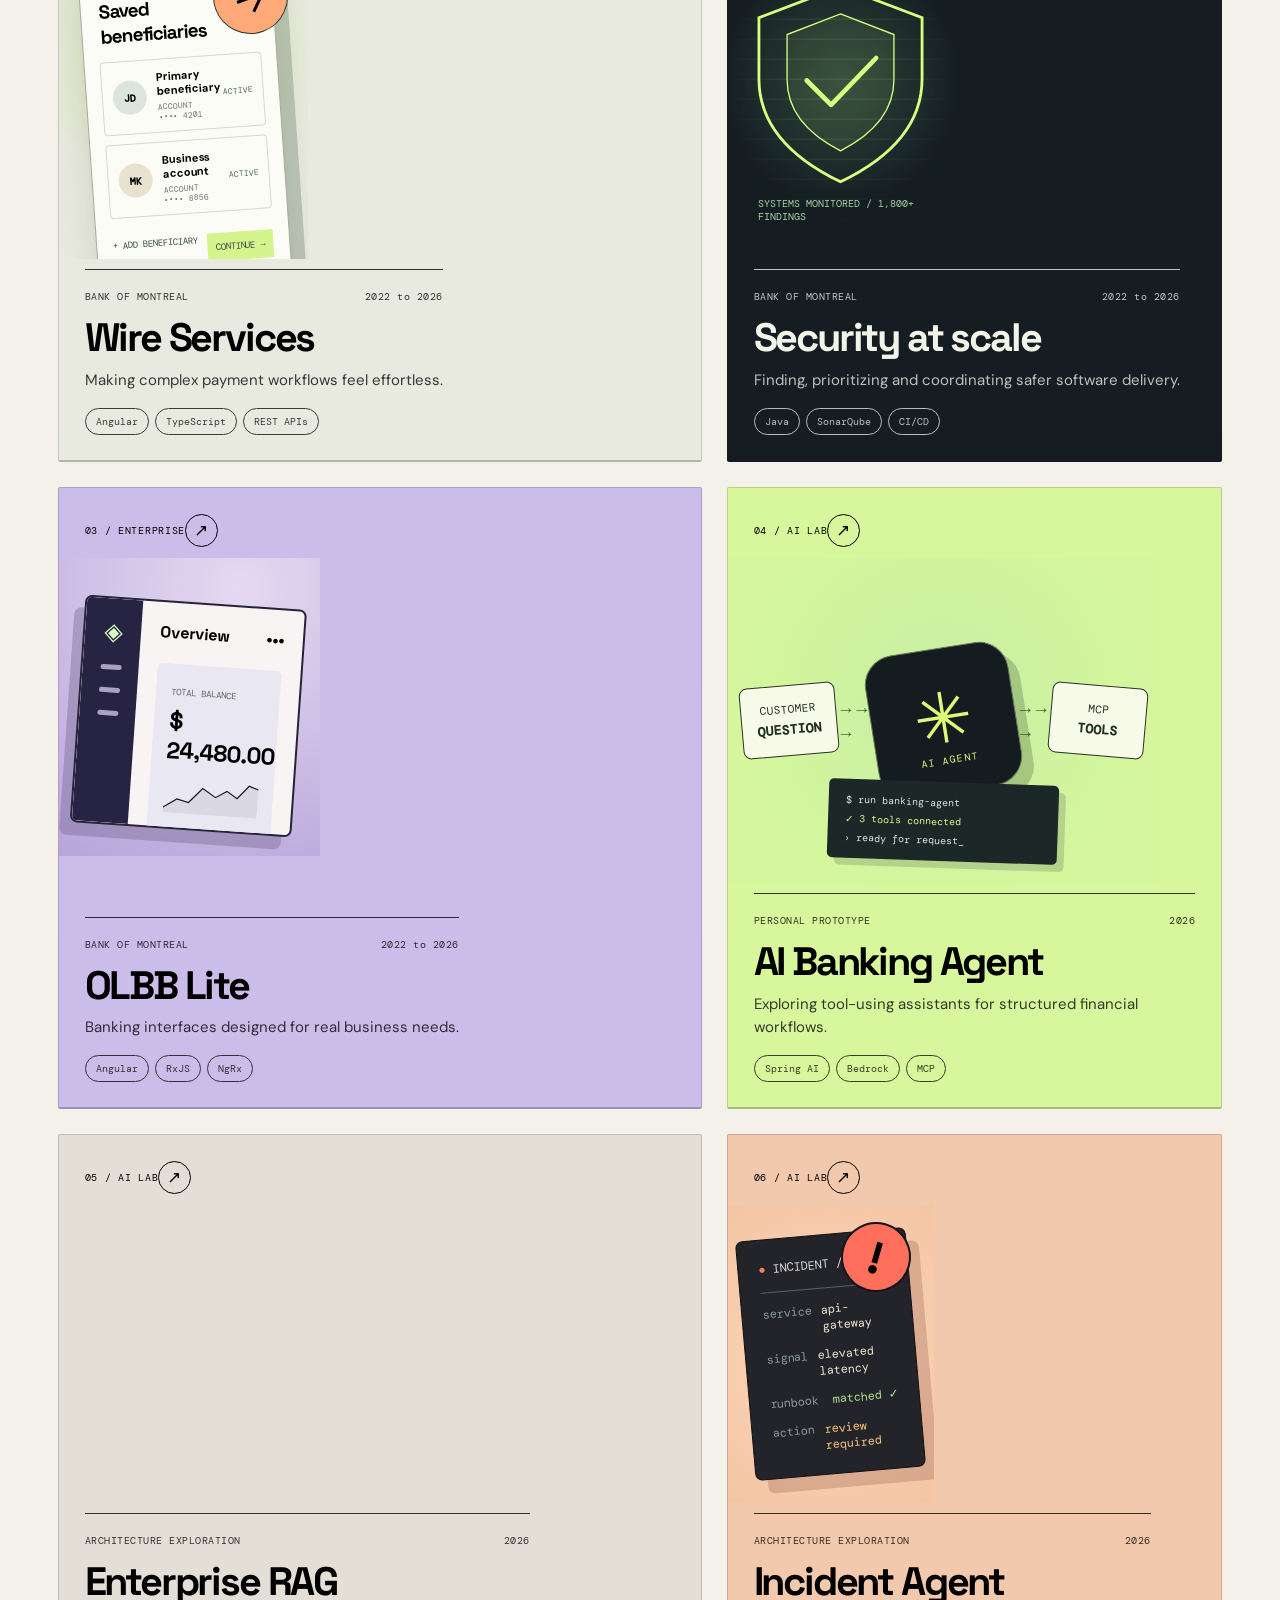
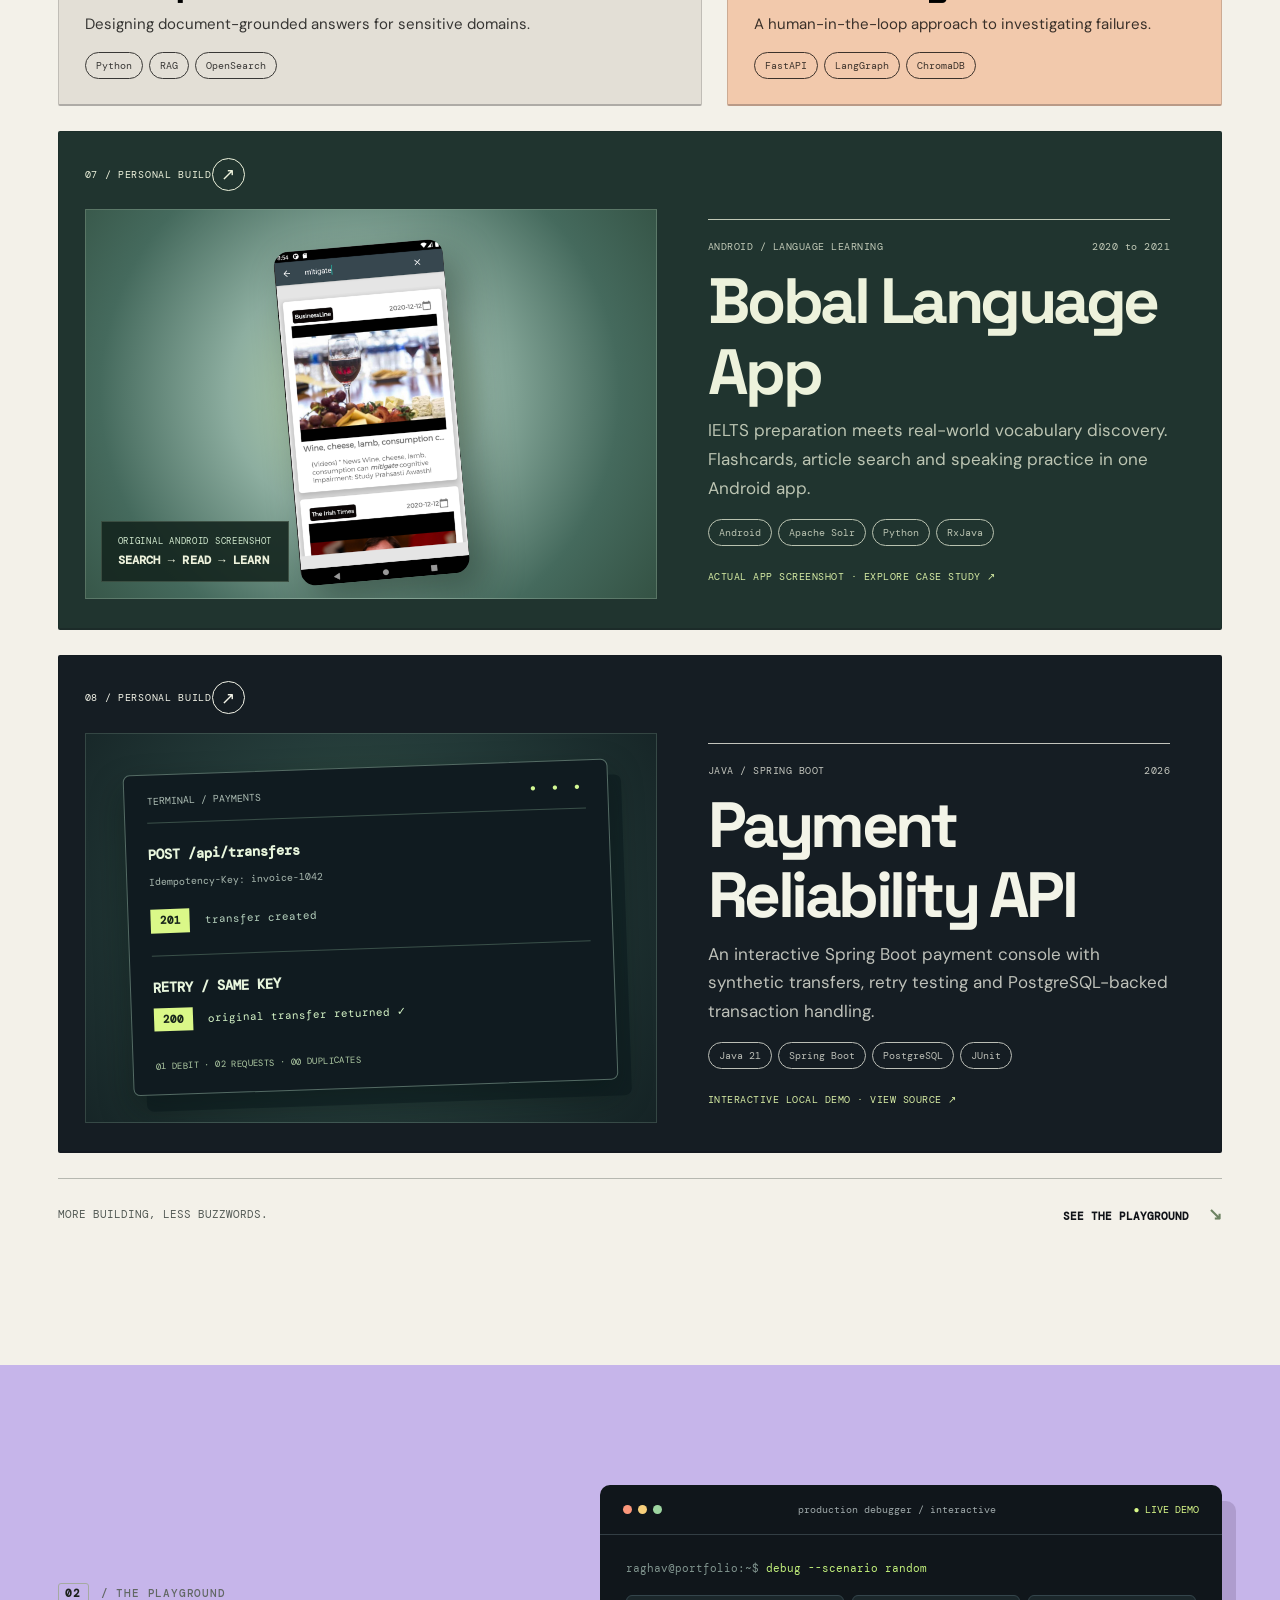
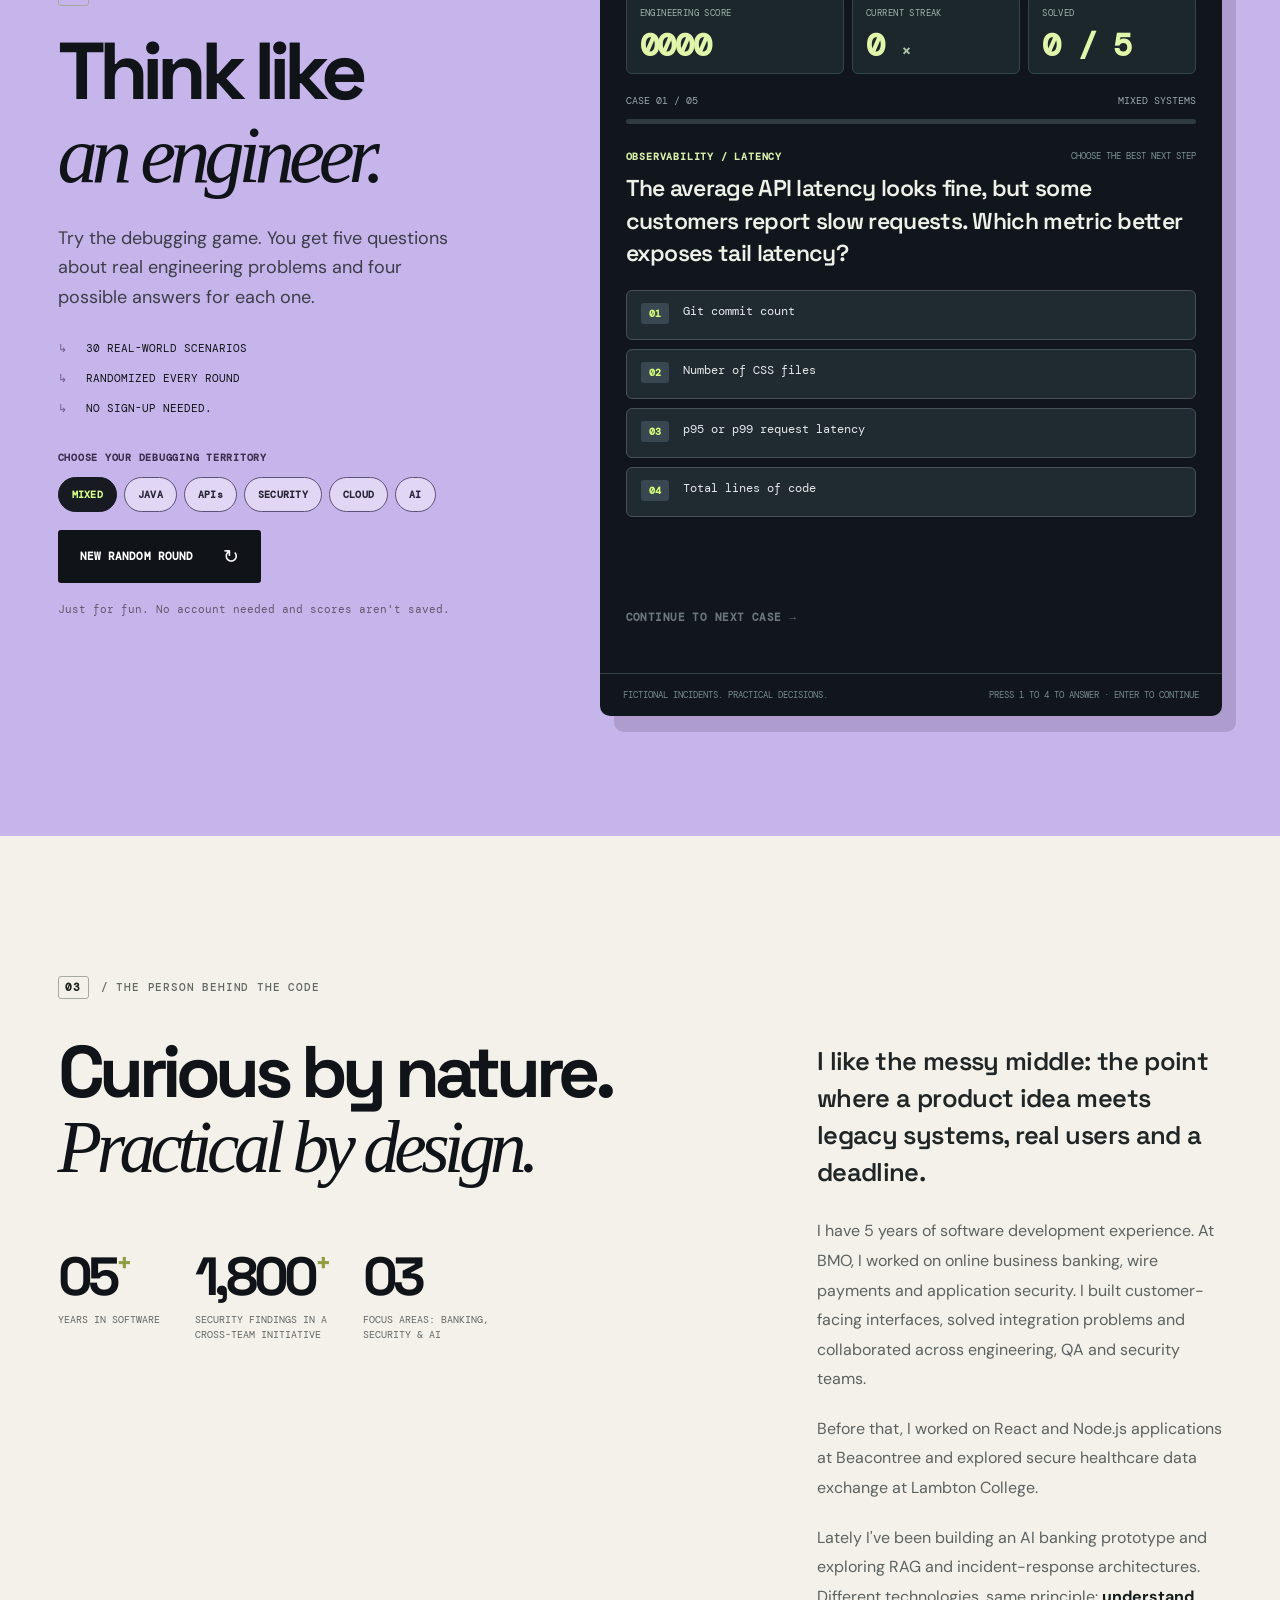
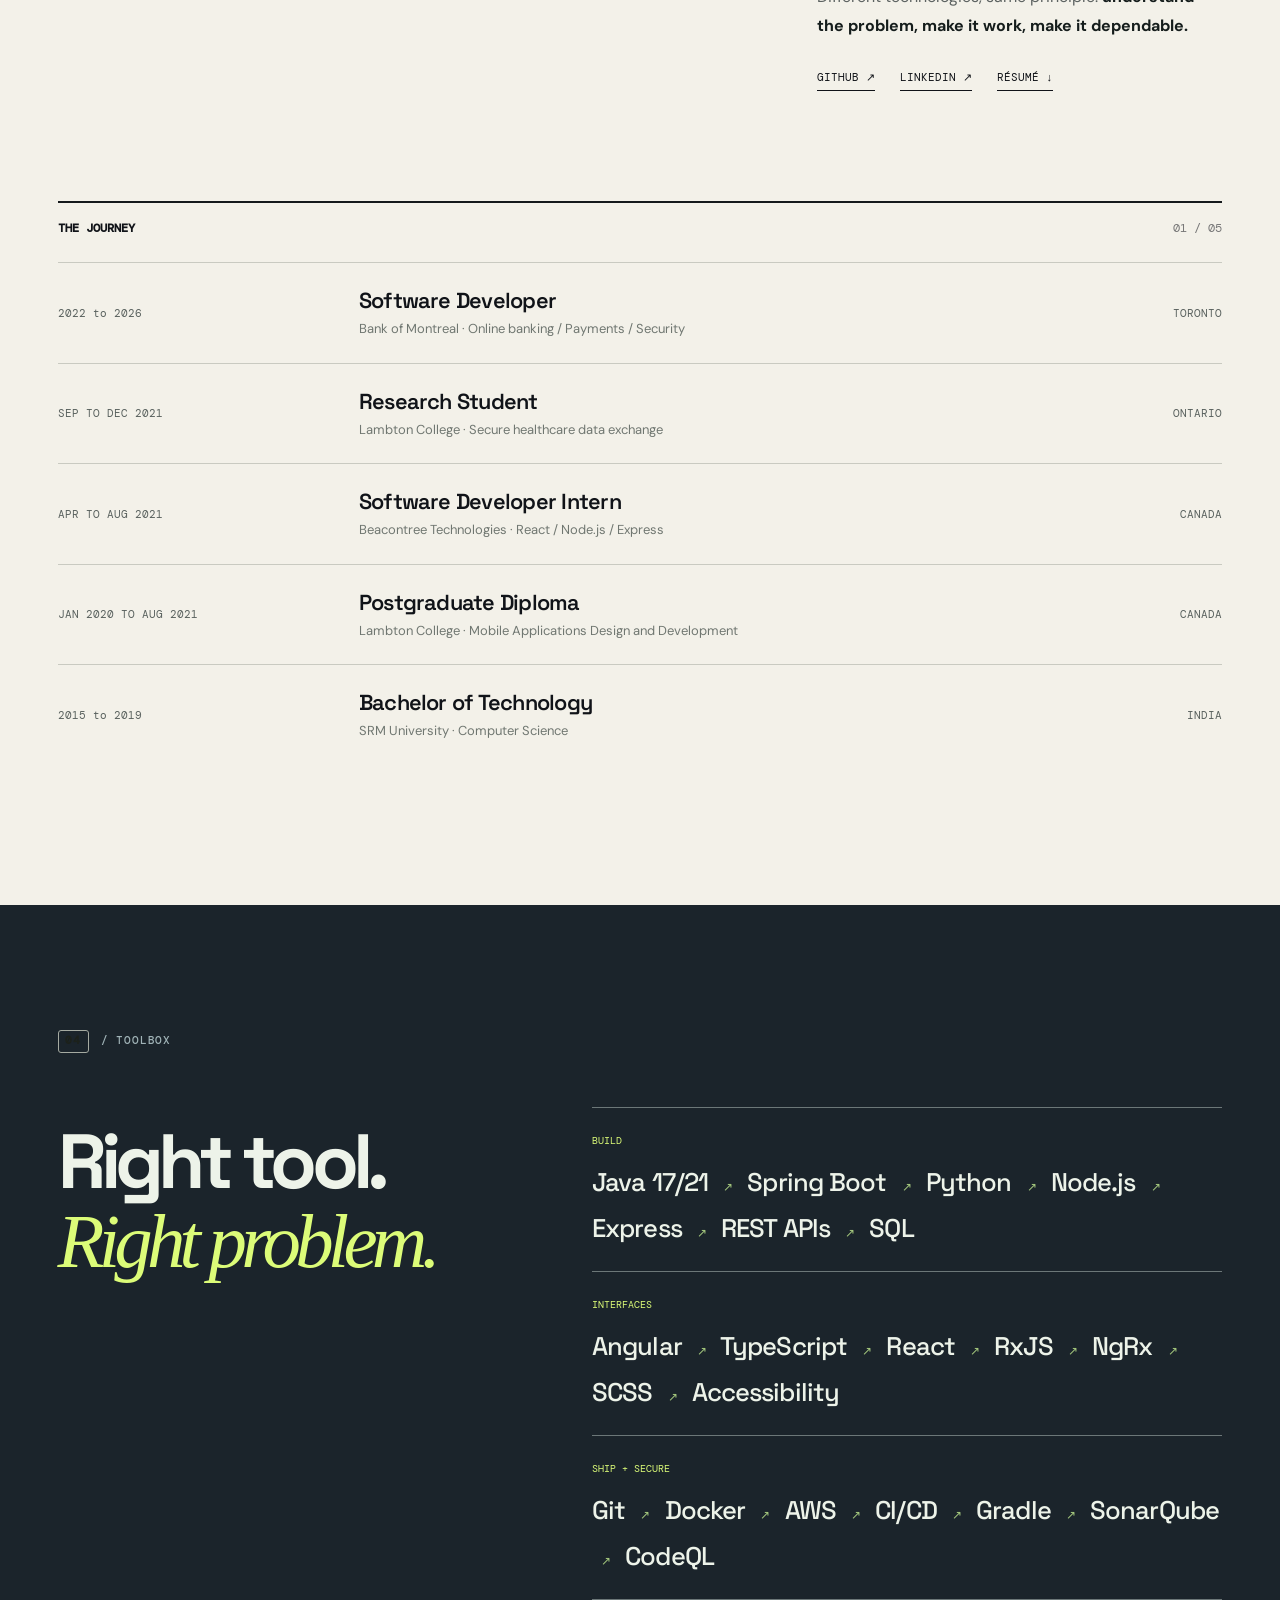
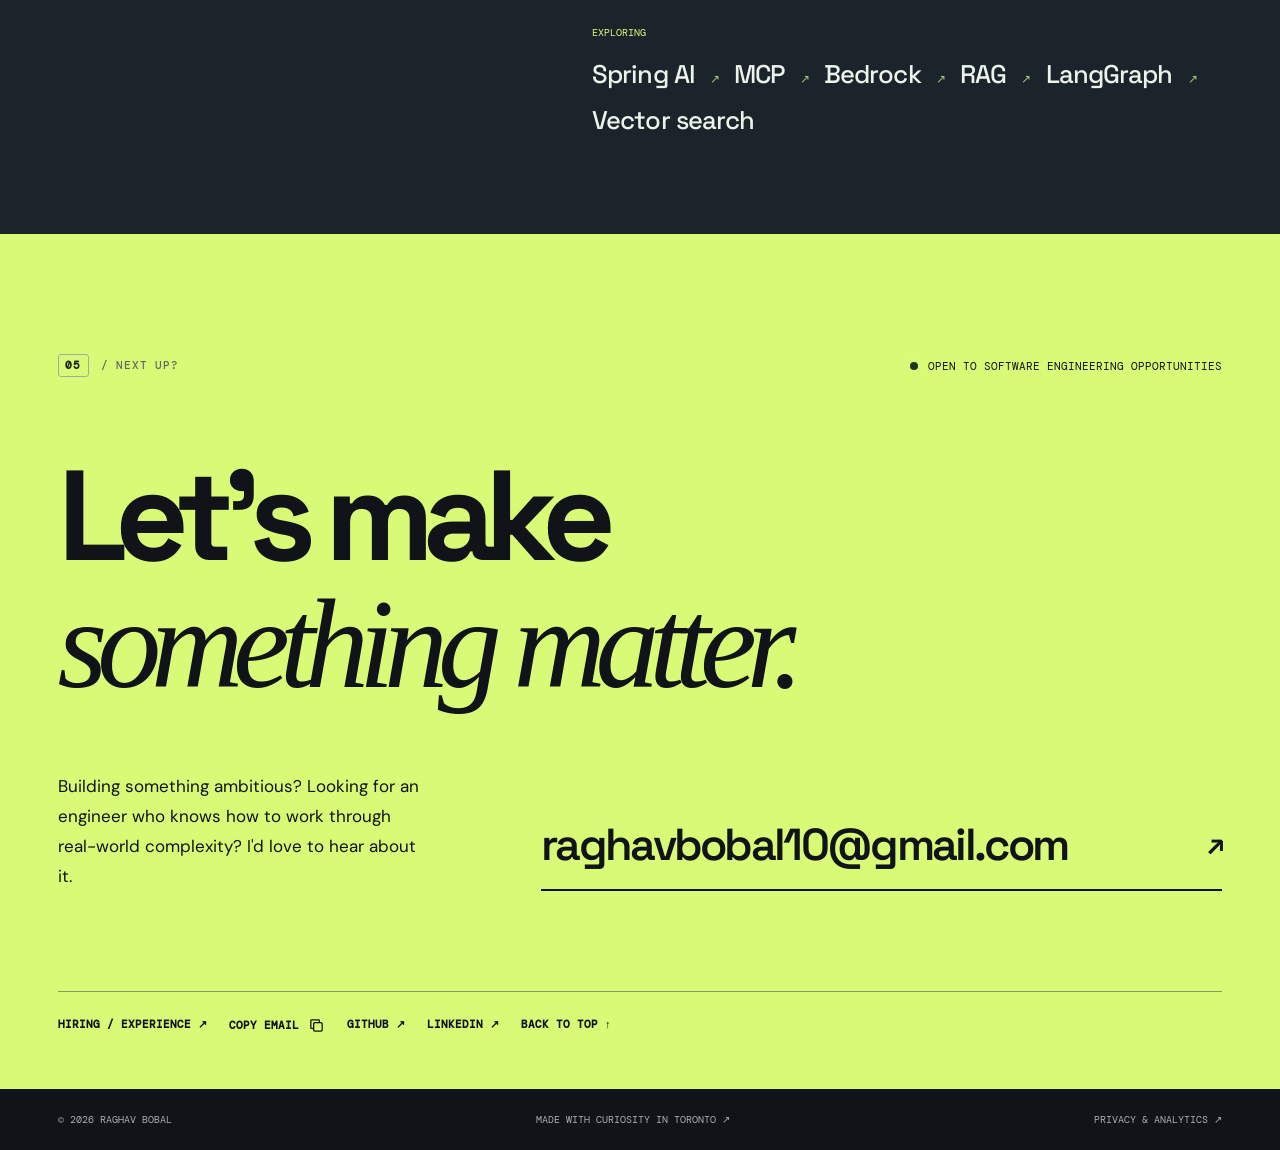
==== commit b0dcf606: "Refresh payment project card on portfolio homepage" ====
--- a/index.html
+++ b/index.html
@@ -127,9 +127,9 @@
             <div class="project-info">
               <div class="project-meta">JAVA / SPRING BOOT <span>2026</span></div>
               <h3>Payment Reliability API <span>↗</span></h3>
-              <p>A small REST API that handles duplicate transfer retries, bad requests and concurrent payments. Built and tested with fake accounts.</p>
-              <div class="tags"><span>Java 21</span><span>Spring Boot</span><span>JUnit</span><span>REST</span></div>
-              <span class="bobal-card-footnote">8 TESTS PASSING · SEE THE CODE ↗</span>
+              <p>An interactive Spring Boot payment console with synthetic transfers, retry testing and PostgreSQL-backed transaction handling.</p>
+              <div class="tags"><span>Java 21</span><span>Spring Boot</span><span>PostgreSQL</span><span>JUnit</span></div>
+              <span class="bobal-card-footnote">INTERACTIVE LOCAL DEMO · VIEW SOURCE ↗</span>
             </div>
           </div>
         </button>
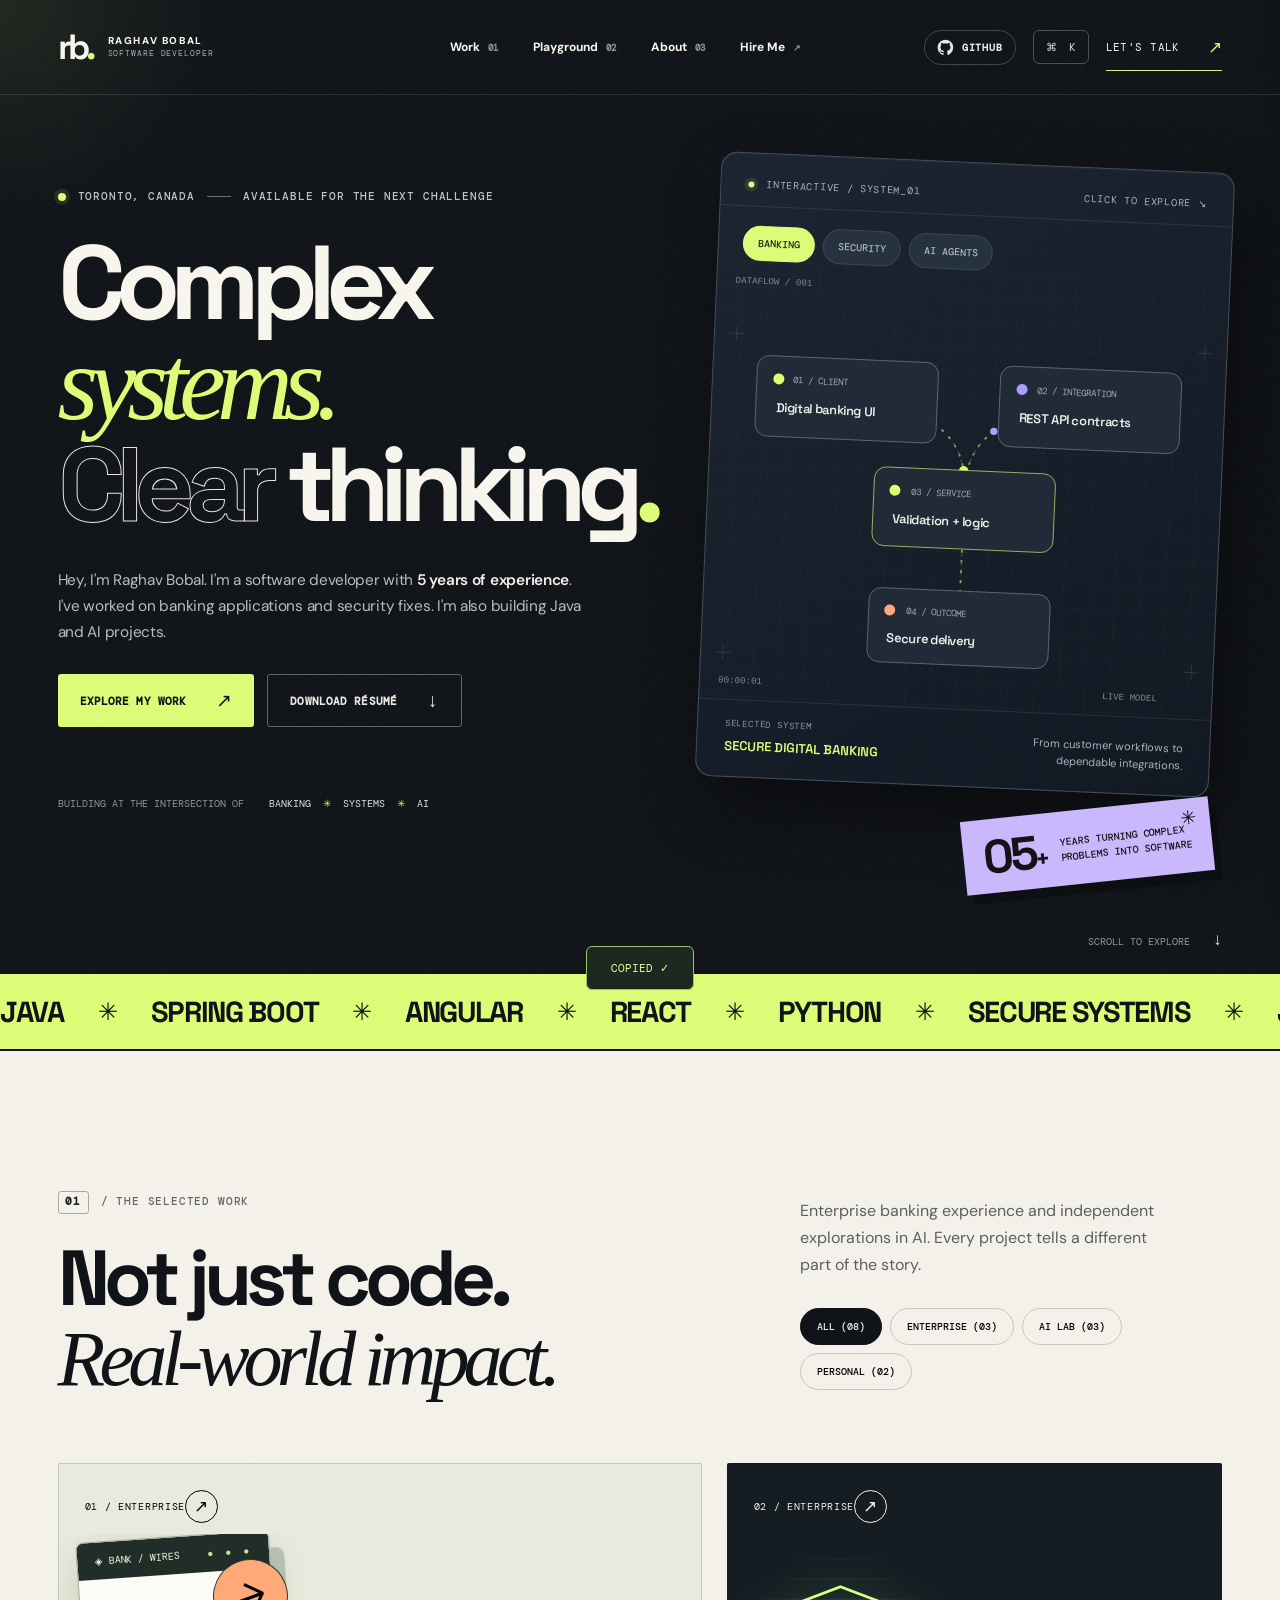
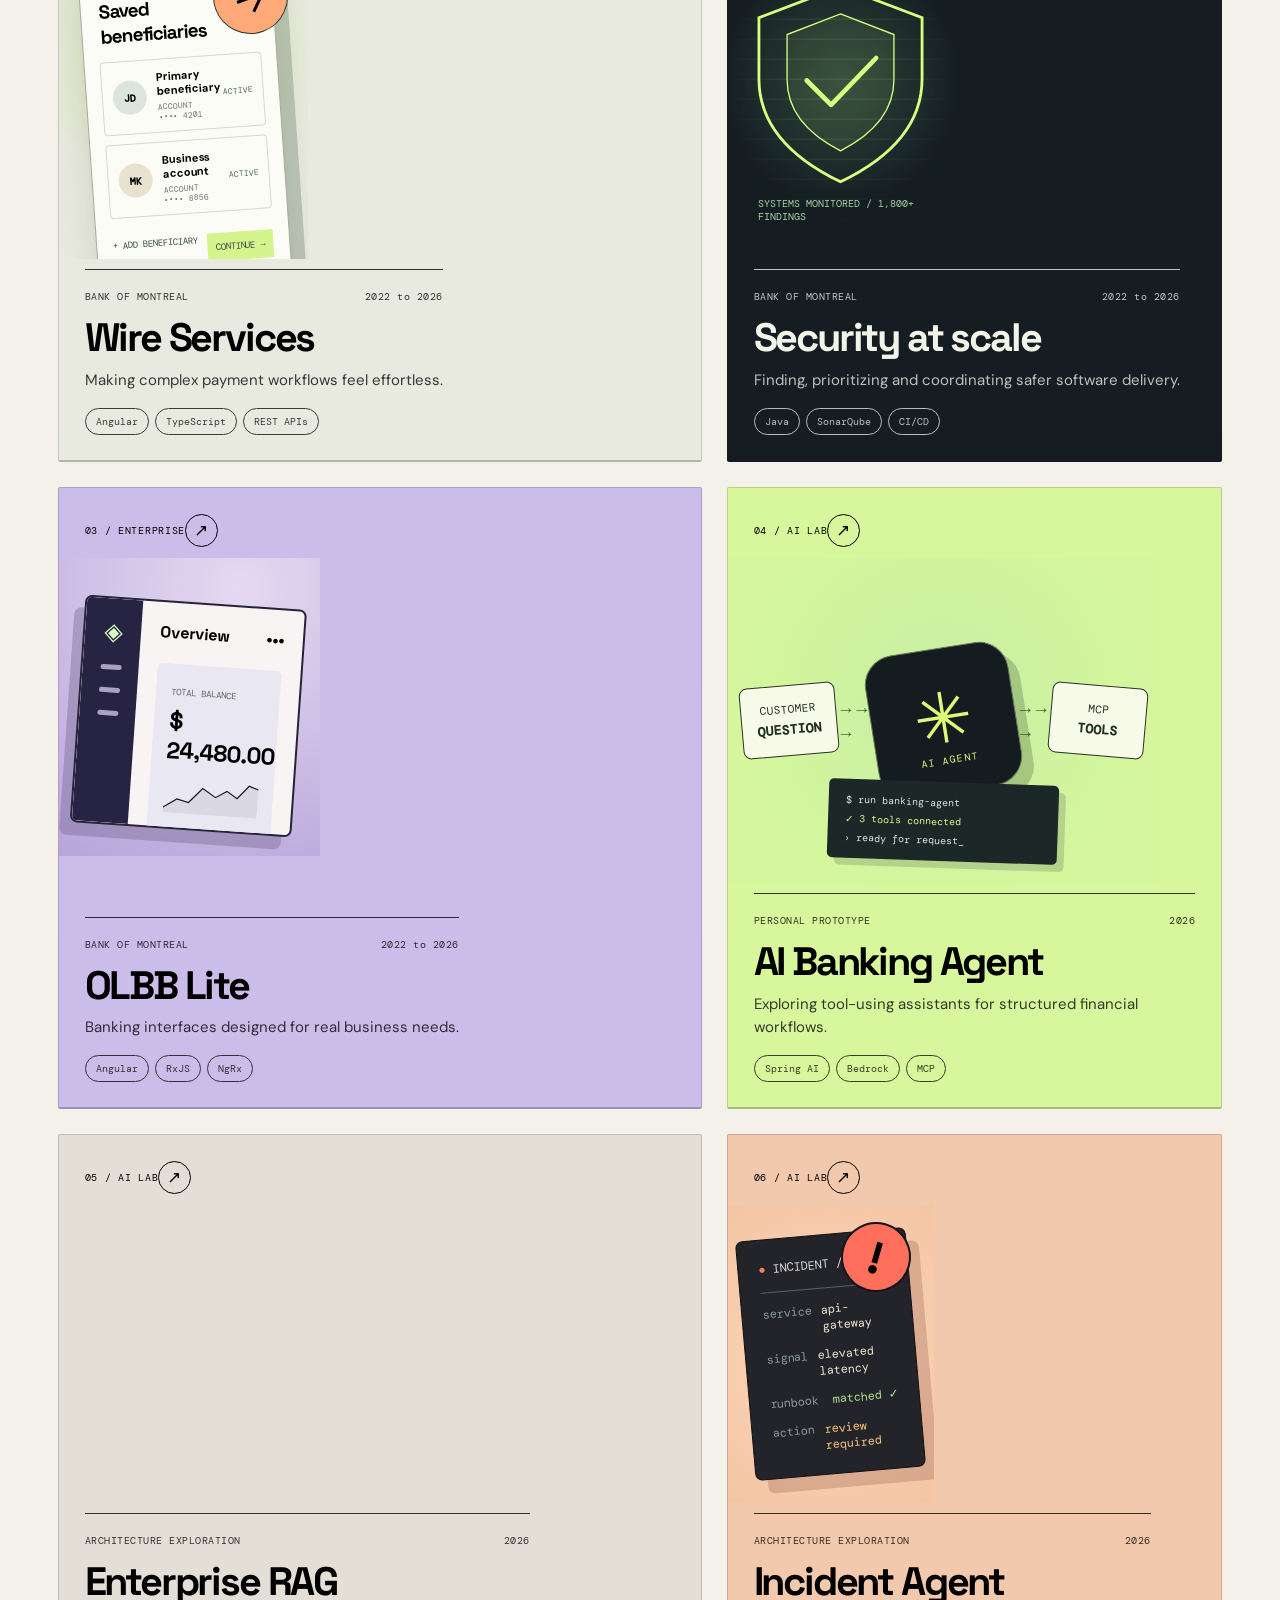
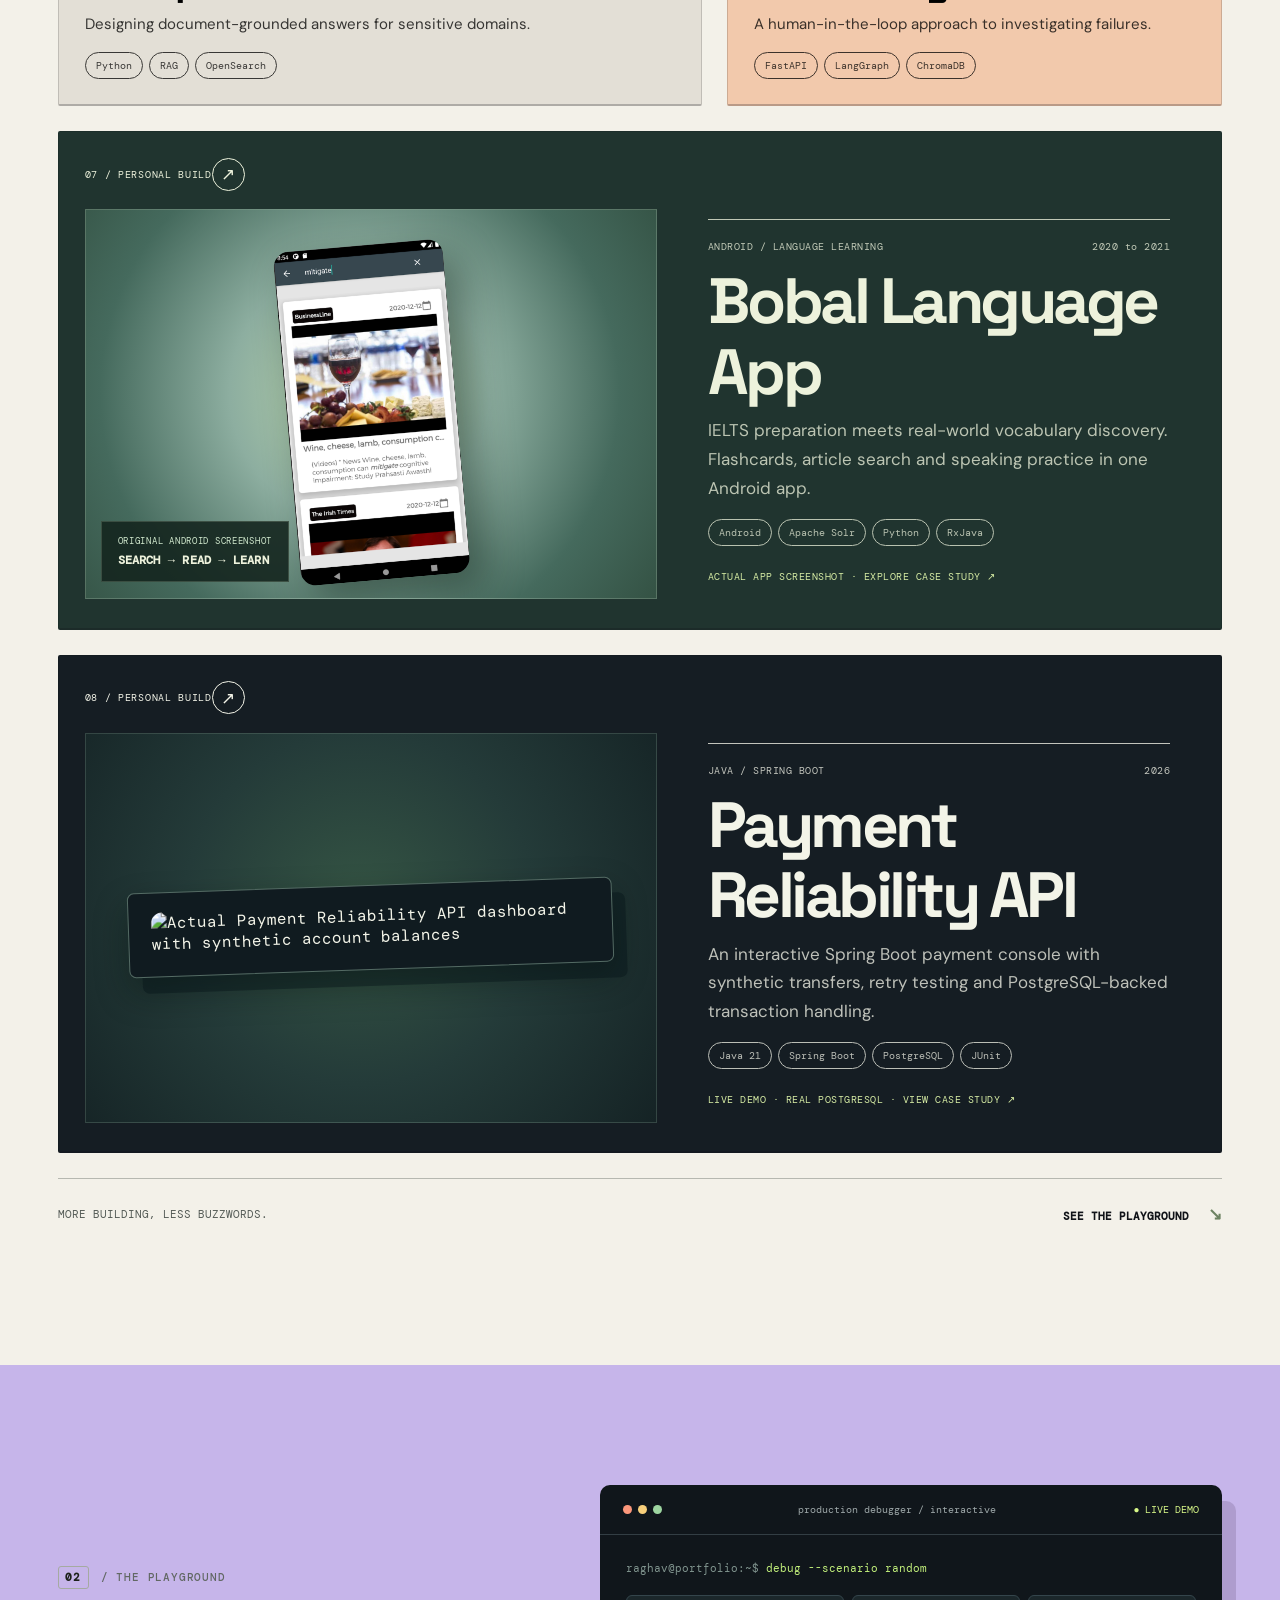
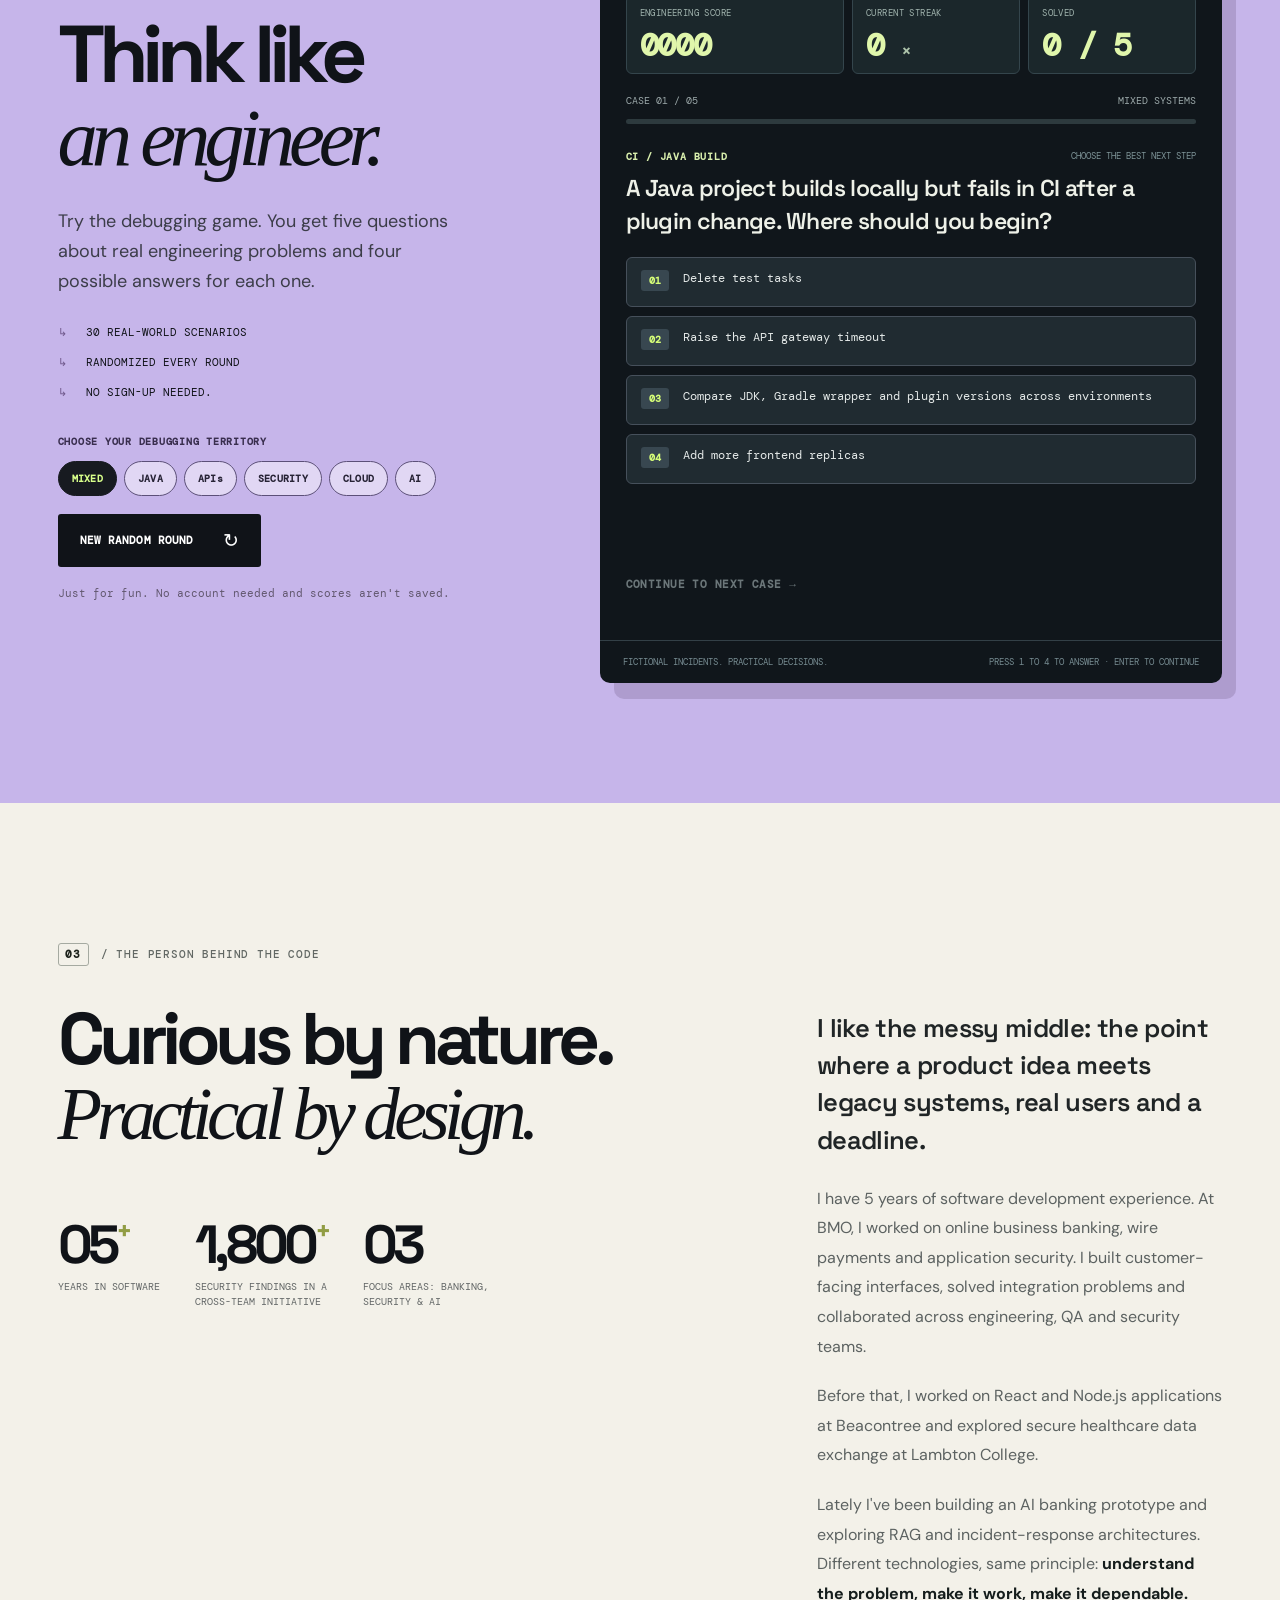
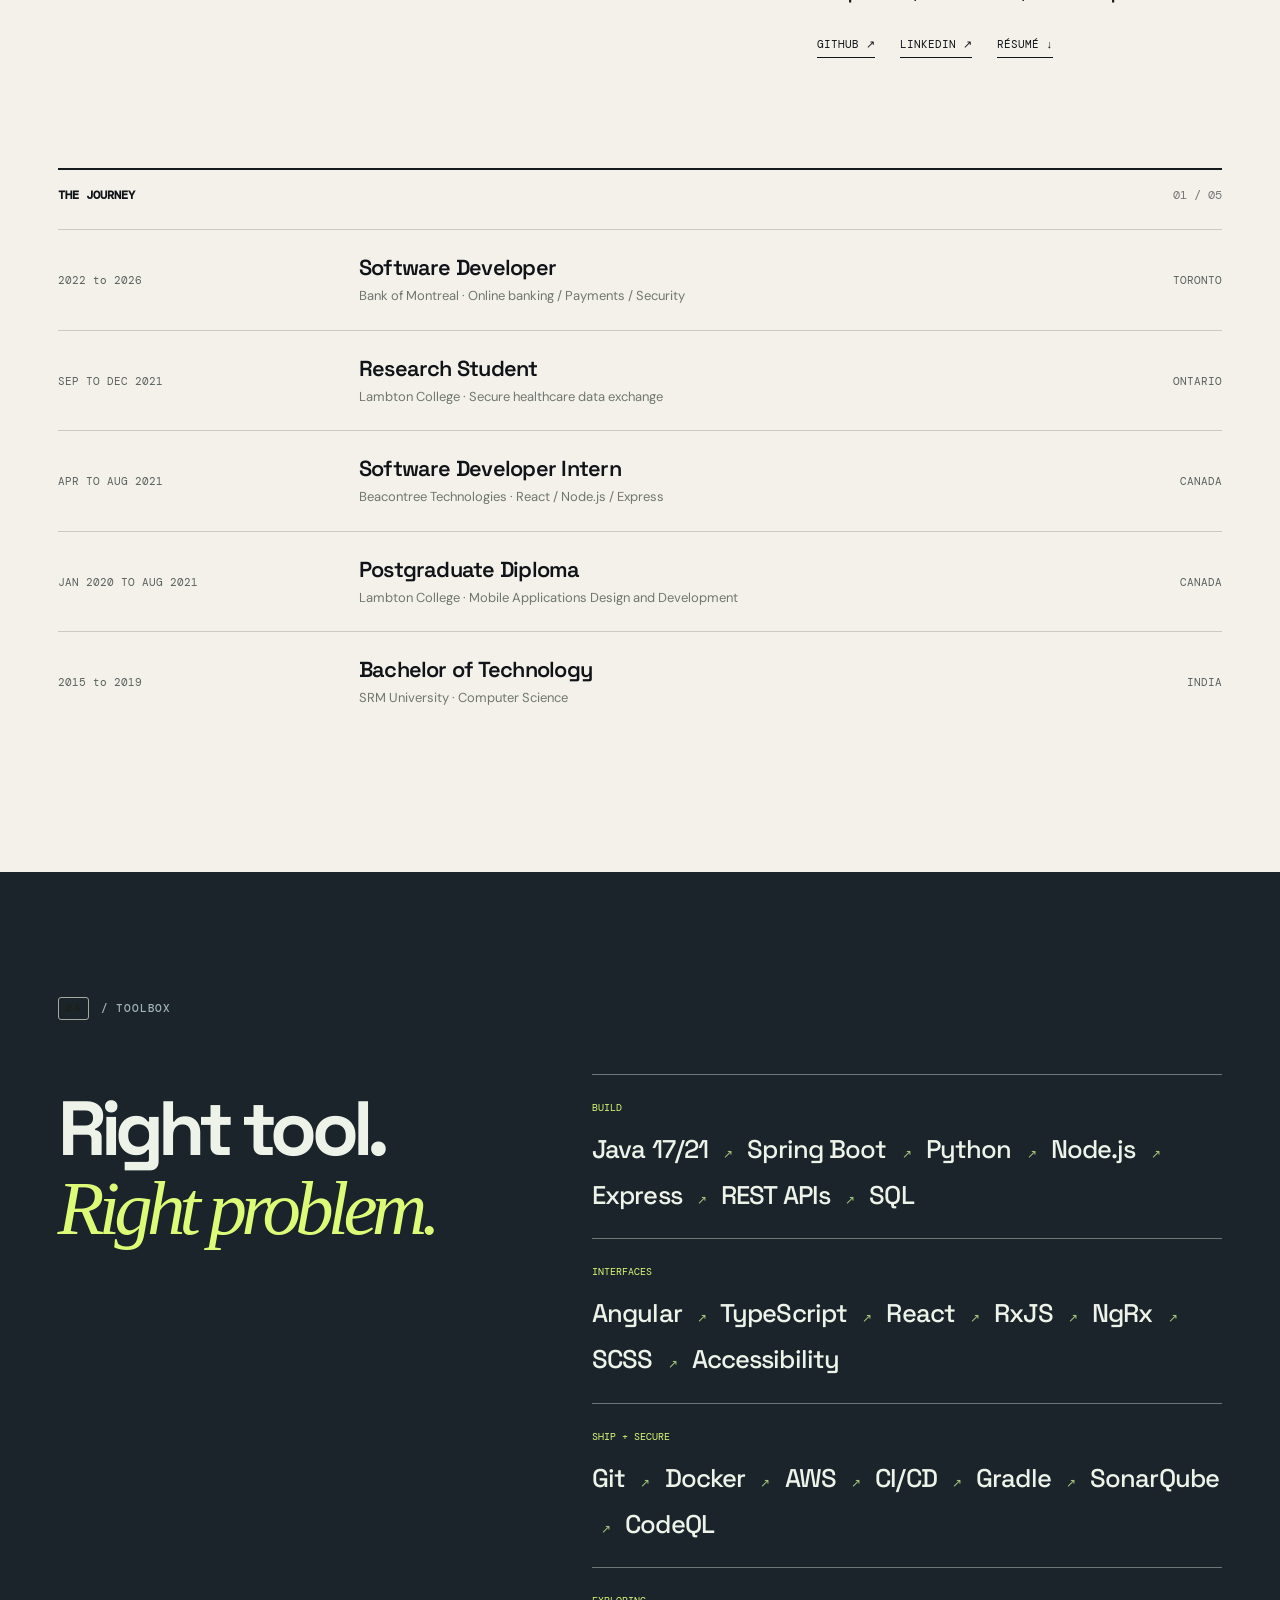
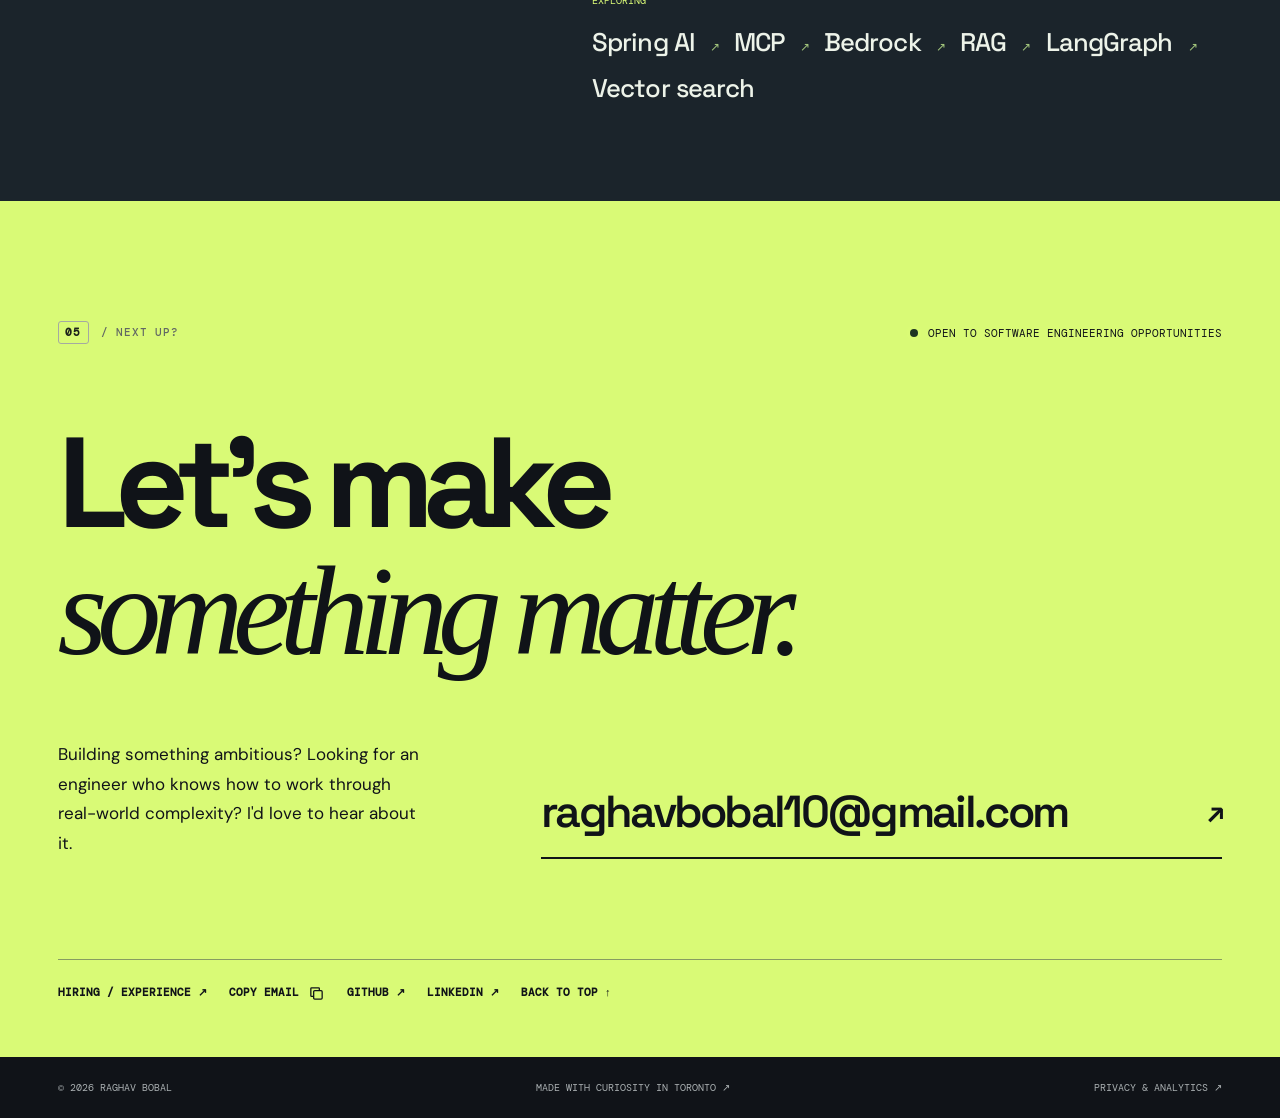
==== commit 89347770: "Show live payment demo screenshot and updated project status" ====
--- a/index.html
+++ b/index.html
@@ -112,24 +112,13 @@
         <button type="button" class="project-card paymentlab-card midnight" data-project="paymentlab" data-type="personal" aria-label="Open Payment Reliability API project">
           <div class="project-top"><span>08 / PERSONAL BUILD</span><span class="round-arrow">↗</span></div>
           <div class="paymentlab-panel">
-            <div class="paymentlab-visual" aria-hidden="true">
-              <div class="paymentlab-window">
-                <div class="paymentlab-window-head"><span>TERMINAL / PAYMENTS</span><span>● ● ●</span></div>
-                <div class="paymentlab-request">POST /api/transfers</div>
-                <div class="paymentlab-key">Idempotency-Key: invoice-1042</div>
-                <div class="paymentlab-response"><span>201</span> transfer created</div>
-                <div class="paymentlab-divider"></div>
-                <div class="paymentlab-request">RETRY / SAME KEY</div>
-                <div class="paymentlab-response replay"><span>200</span> original transfer returned ✓</div>
-                <div class="paymentlab-foot">01 DEBIT · 02 REQUESTS · 00 DUPLICATES</div>
-              </div>
-            </div>
-            <div class="project-info">
+            <div class="paymentlab-visual" aria-label="Screenshot of the running Payment Reliability dashboard">
+              <div class="paymentlab-window"><img src="assets/payment-reliability/01-dashboard.png" alt="Actual Payment Reliability API dashboard with synthetic account balances" loading="lazy" style="display:block;width:100%;height:100%;object-fit:cover;object-position:top;border-radius:12px"></div></div><div class="project-info">
               <div class="project-meta">JAVA / SPRING BOOT <span>2026</span></div>
               <h3>Payment Reliability API <span>↗</span></h3>
               <p>An interactive Spring Boot payment console with synthetic transfers, retry testing and PostgreSQL-backed transaction handling.</p>
               <div class="tags"><span>Java 21</span><span>Spring Boot</span><span>PostgreSQL</span><span>JUnit</span></div>
-              <span class="bobal-card-footnote">INTERACTIVE LOCAL DEMO · VIEW SOURCE ↗</span>
+              <span class="bobal-card-footnote">LIVE DEMO · REAL POSTGRESQL · VIEW CASE STUDY ↗</span>
             </div>
           </div>
         </button>
